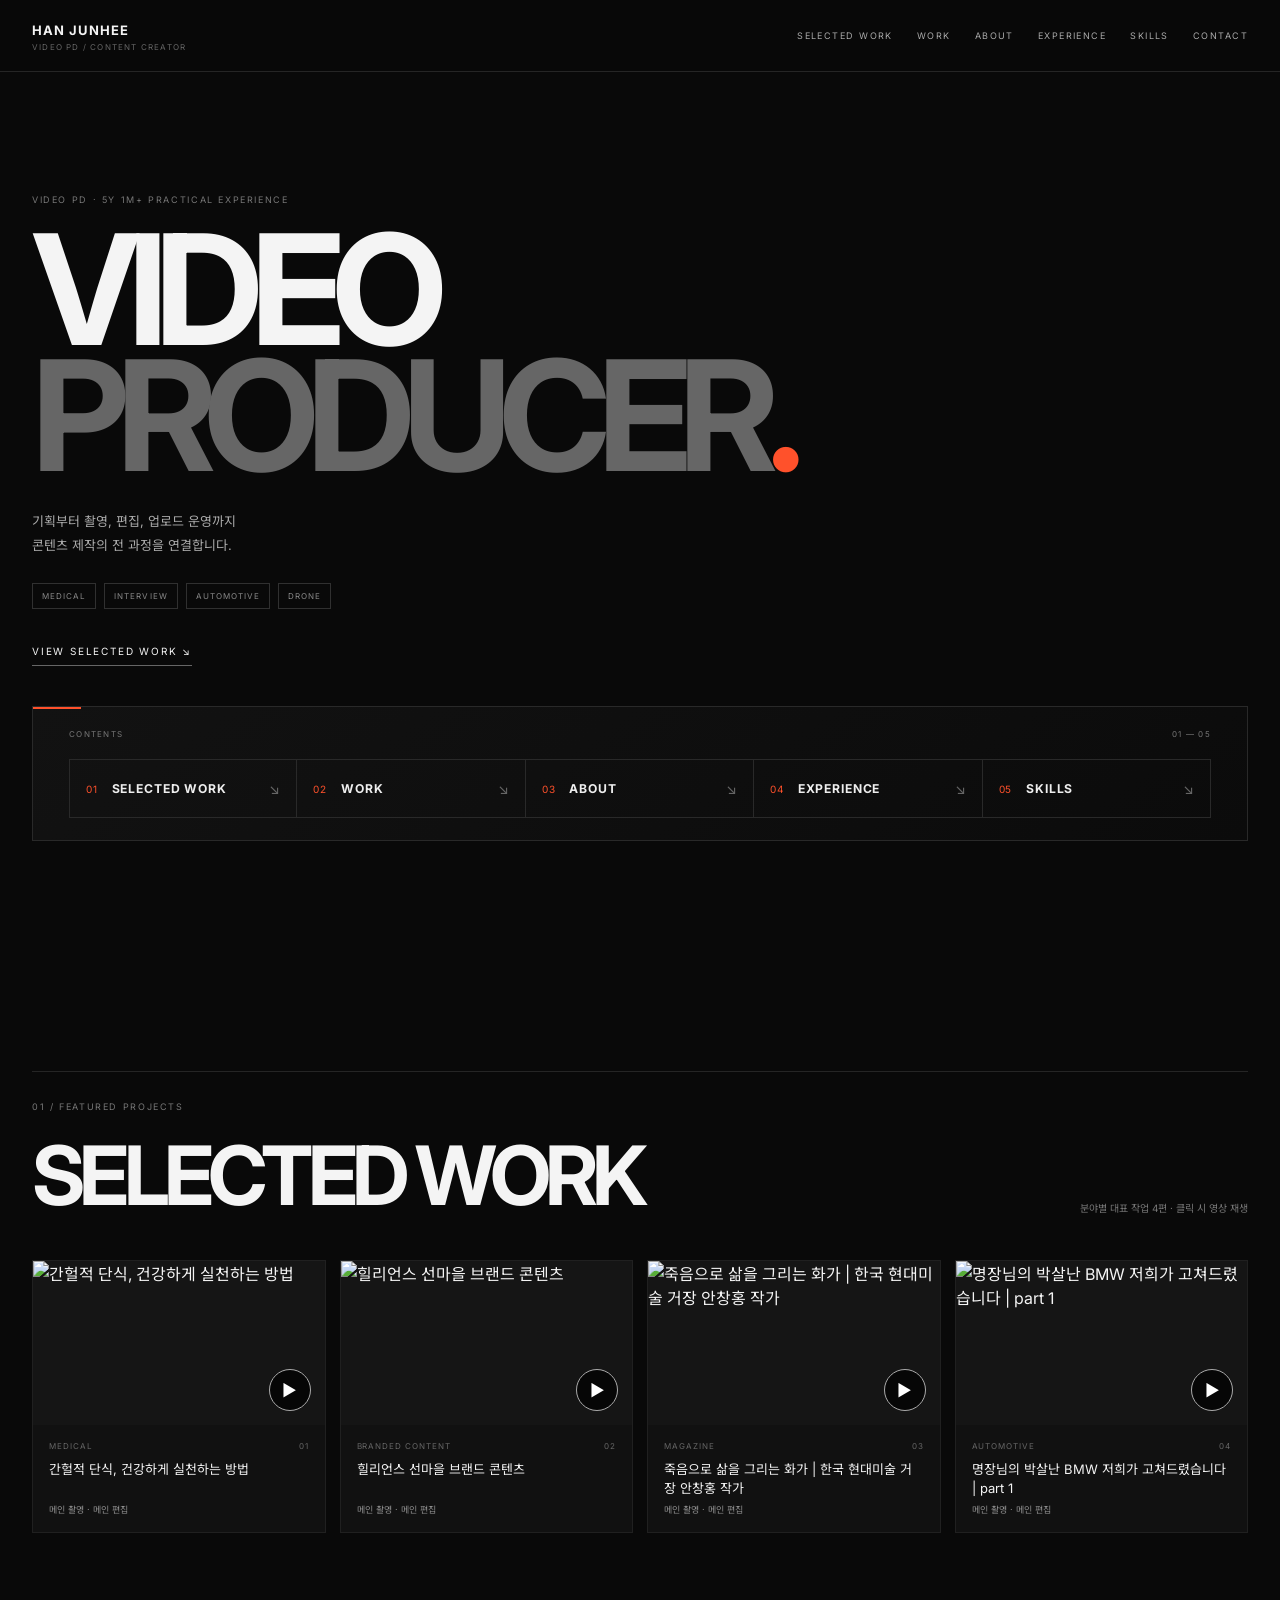
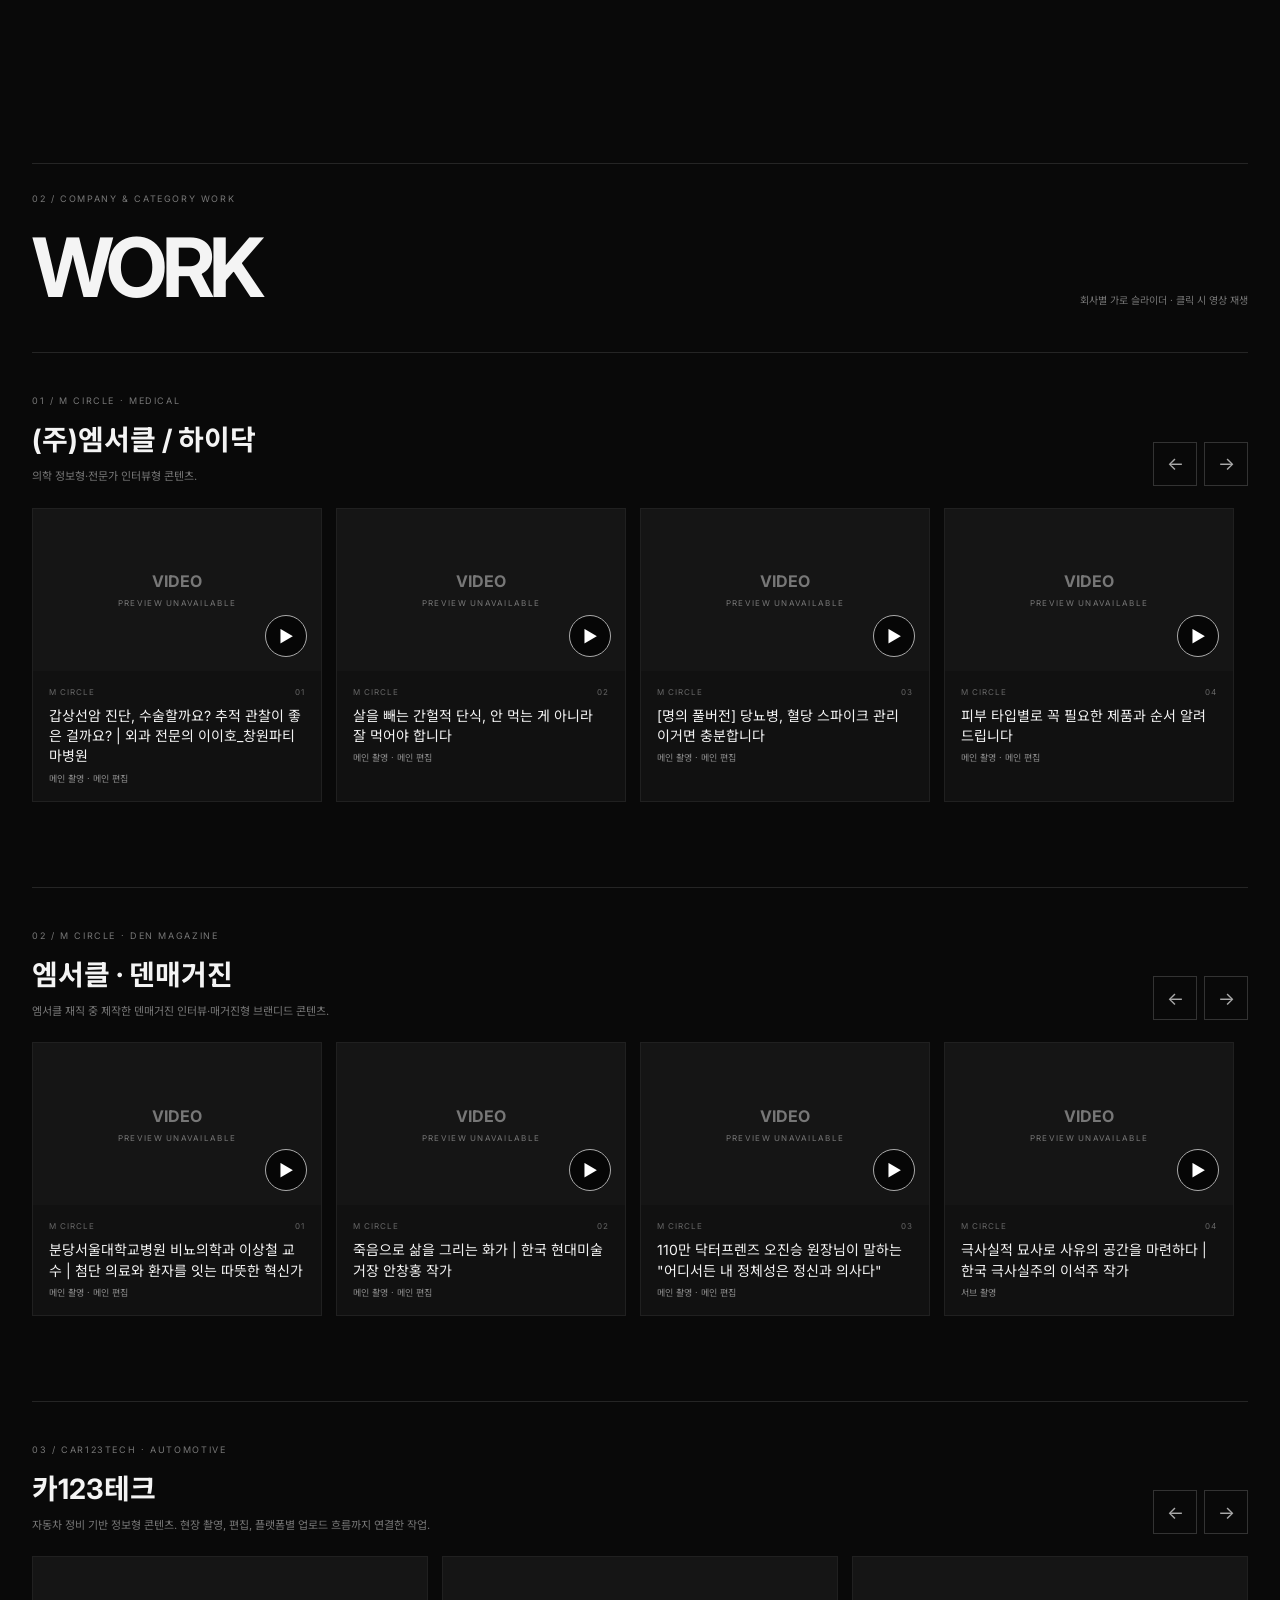
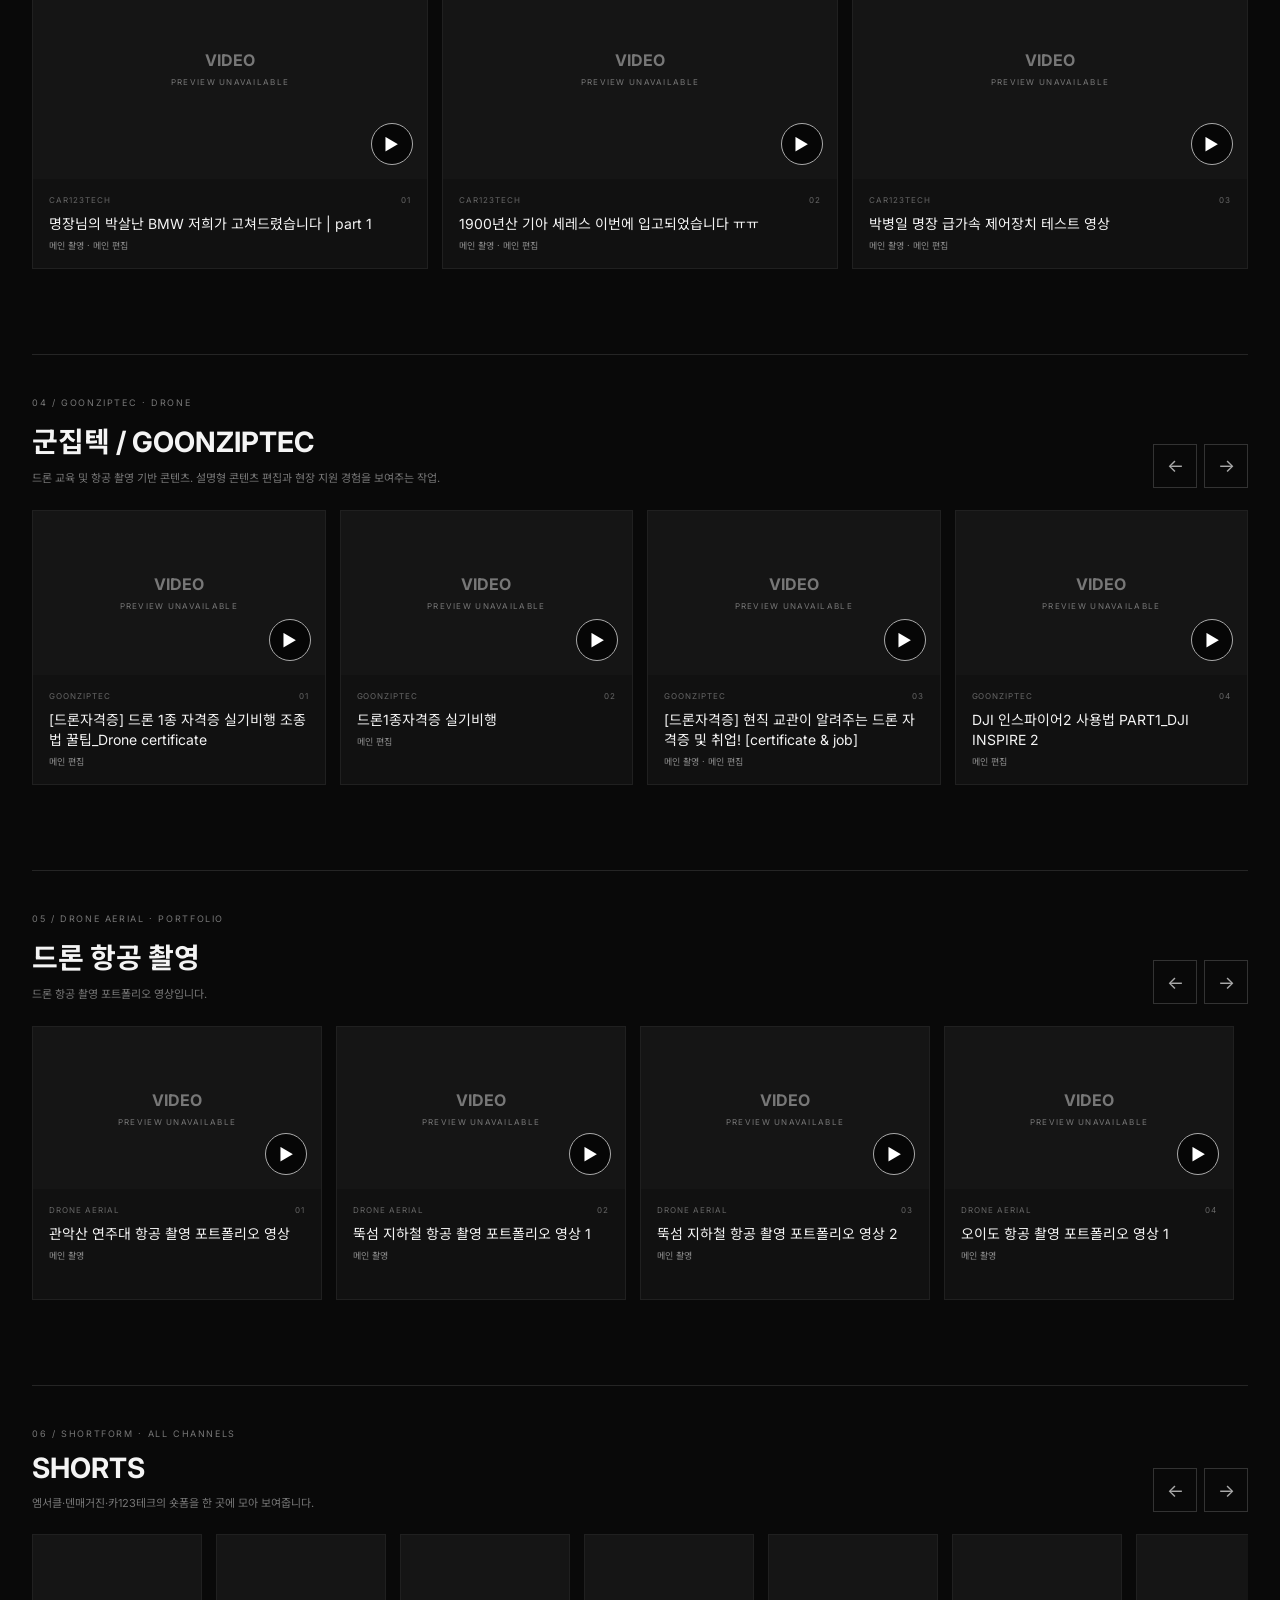
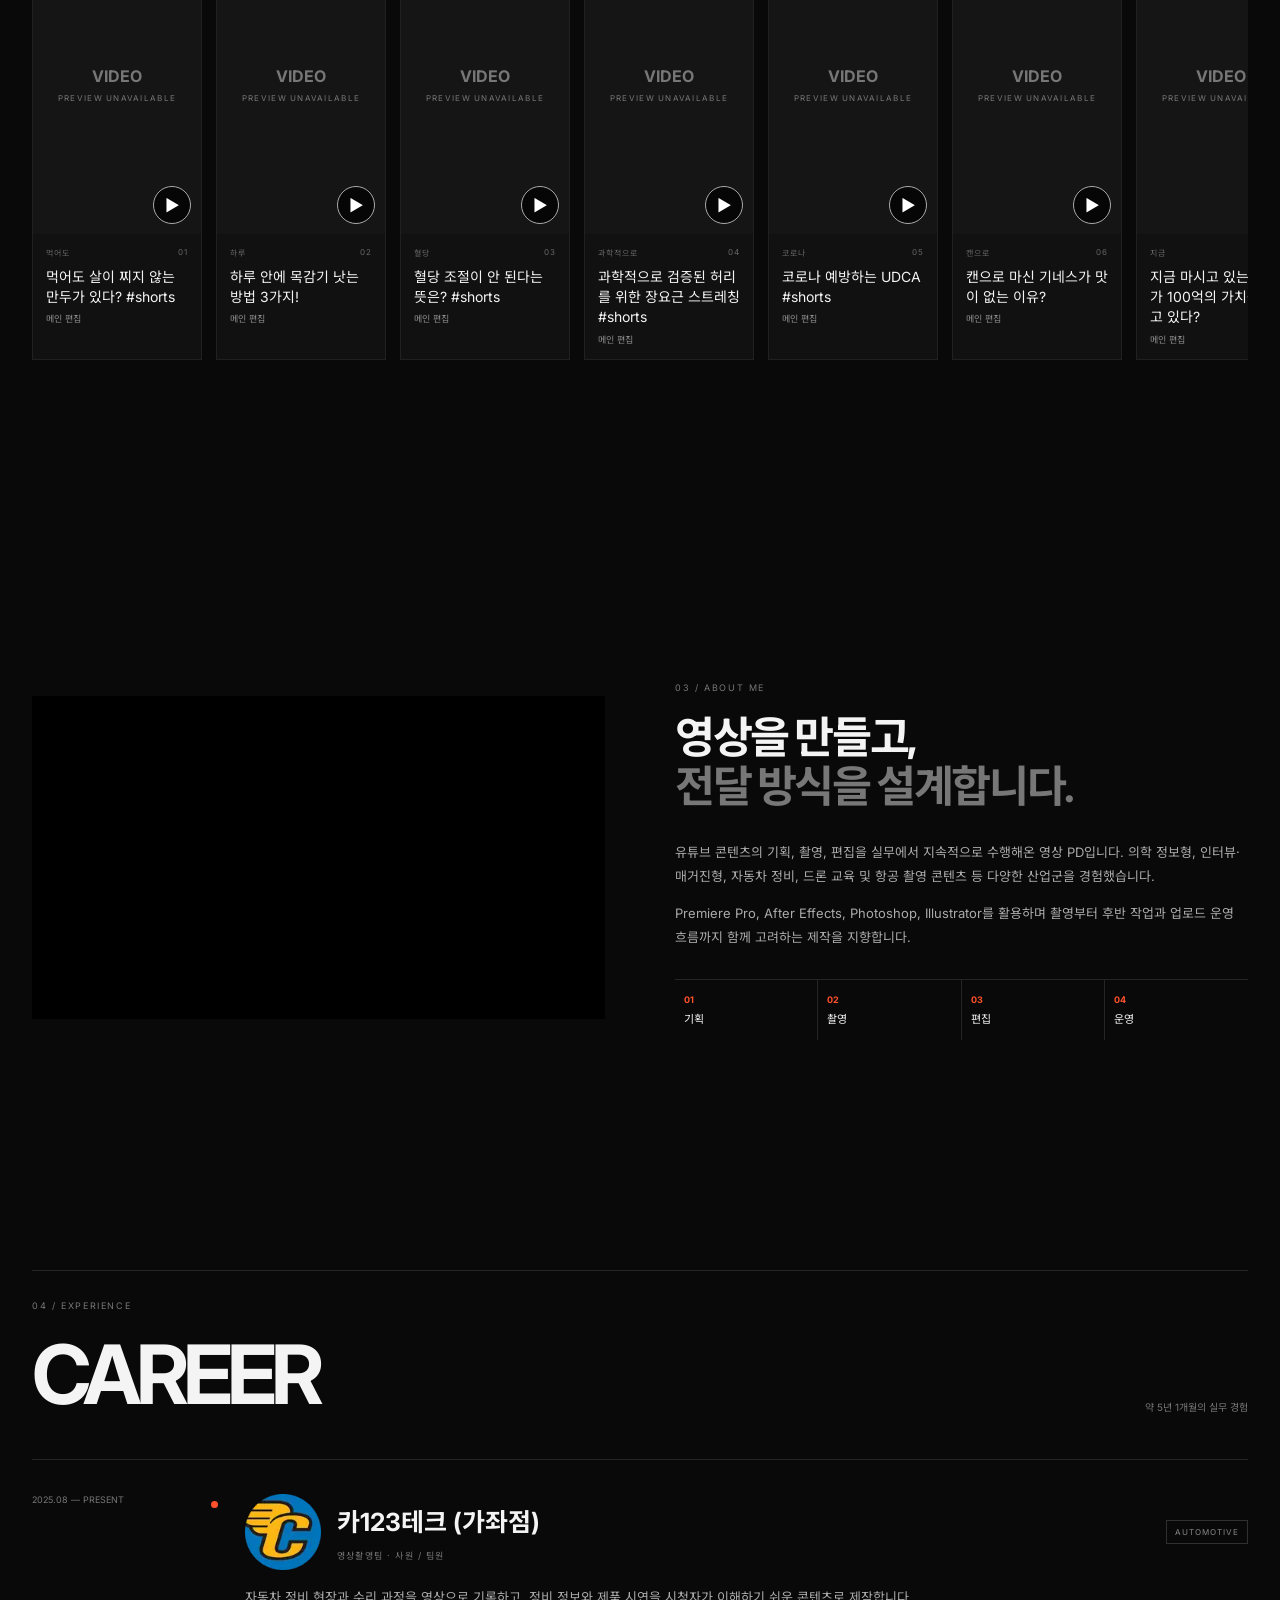
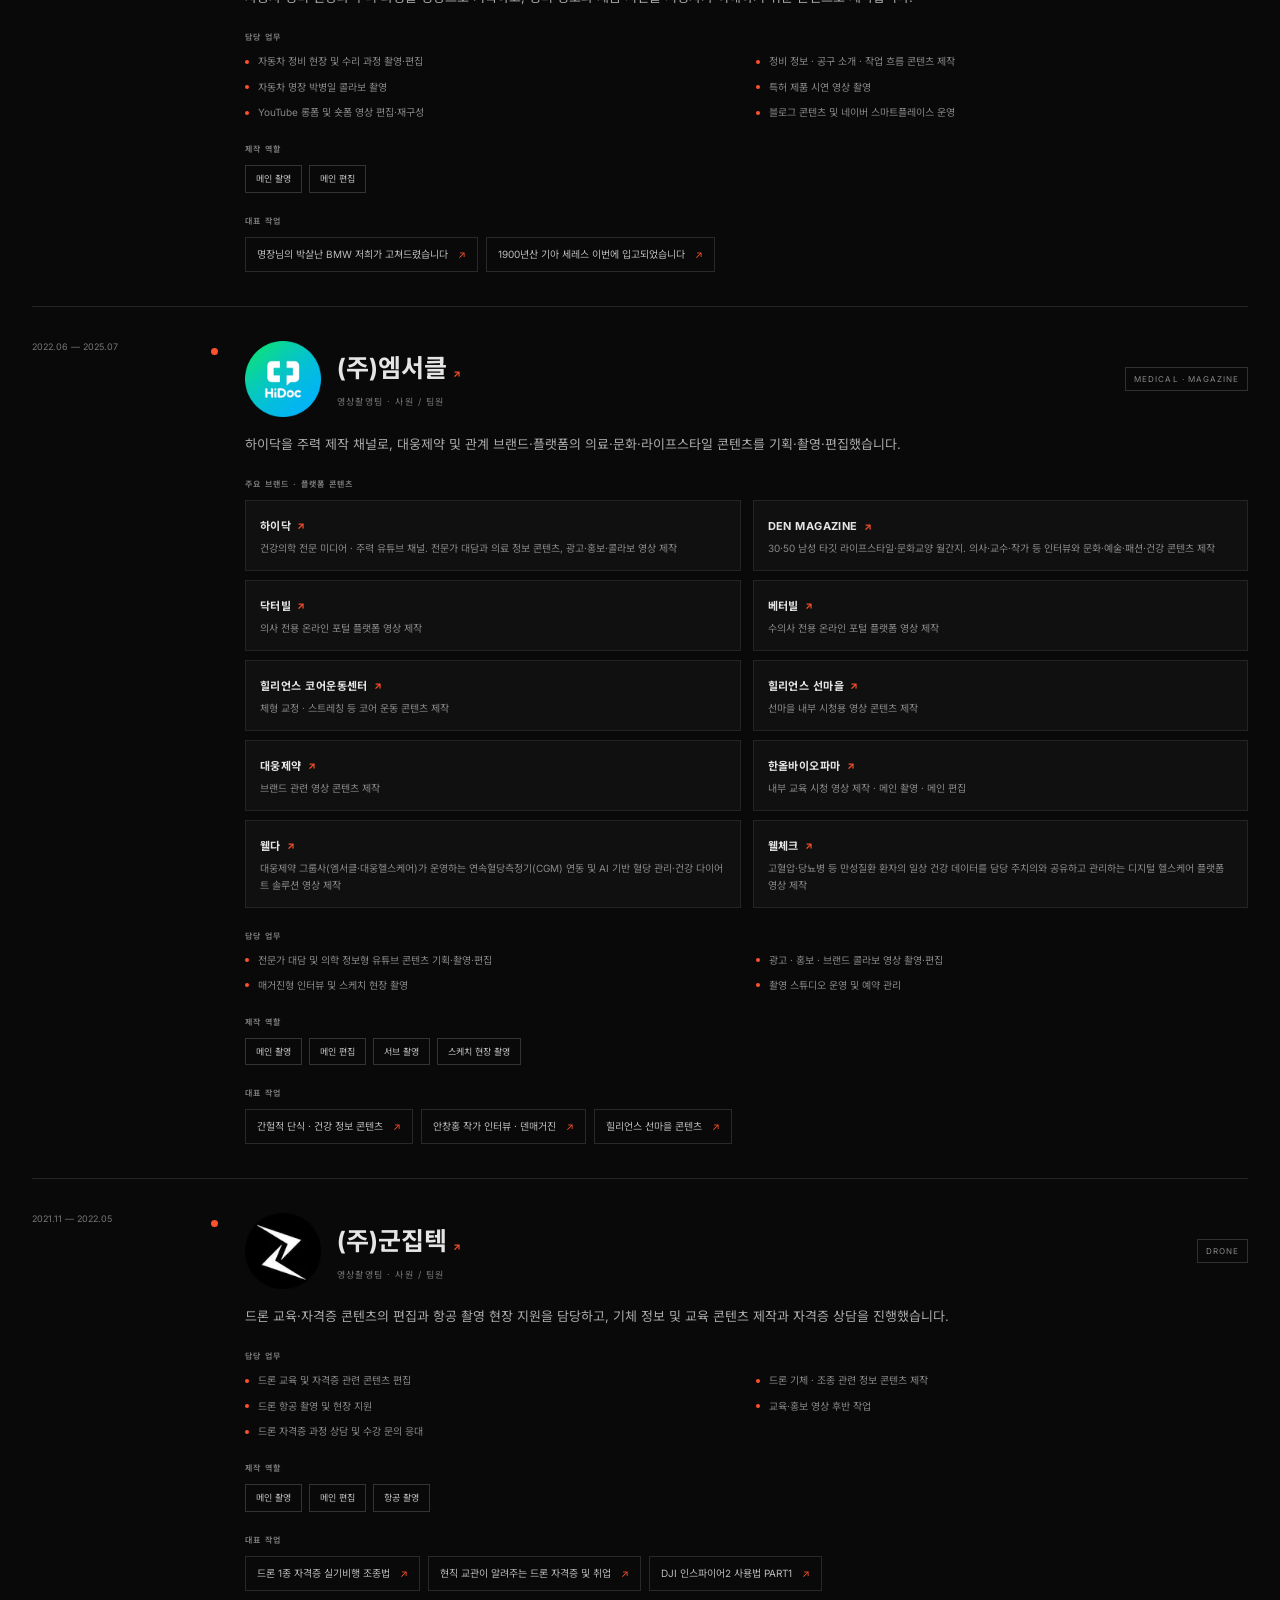
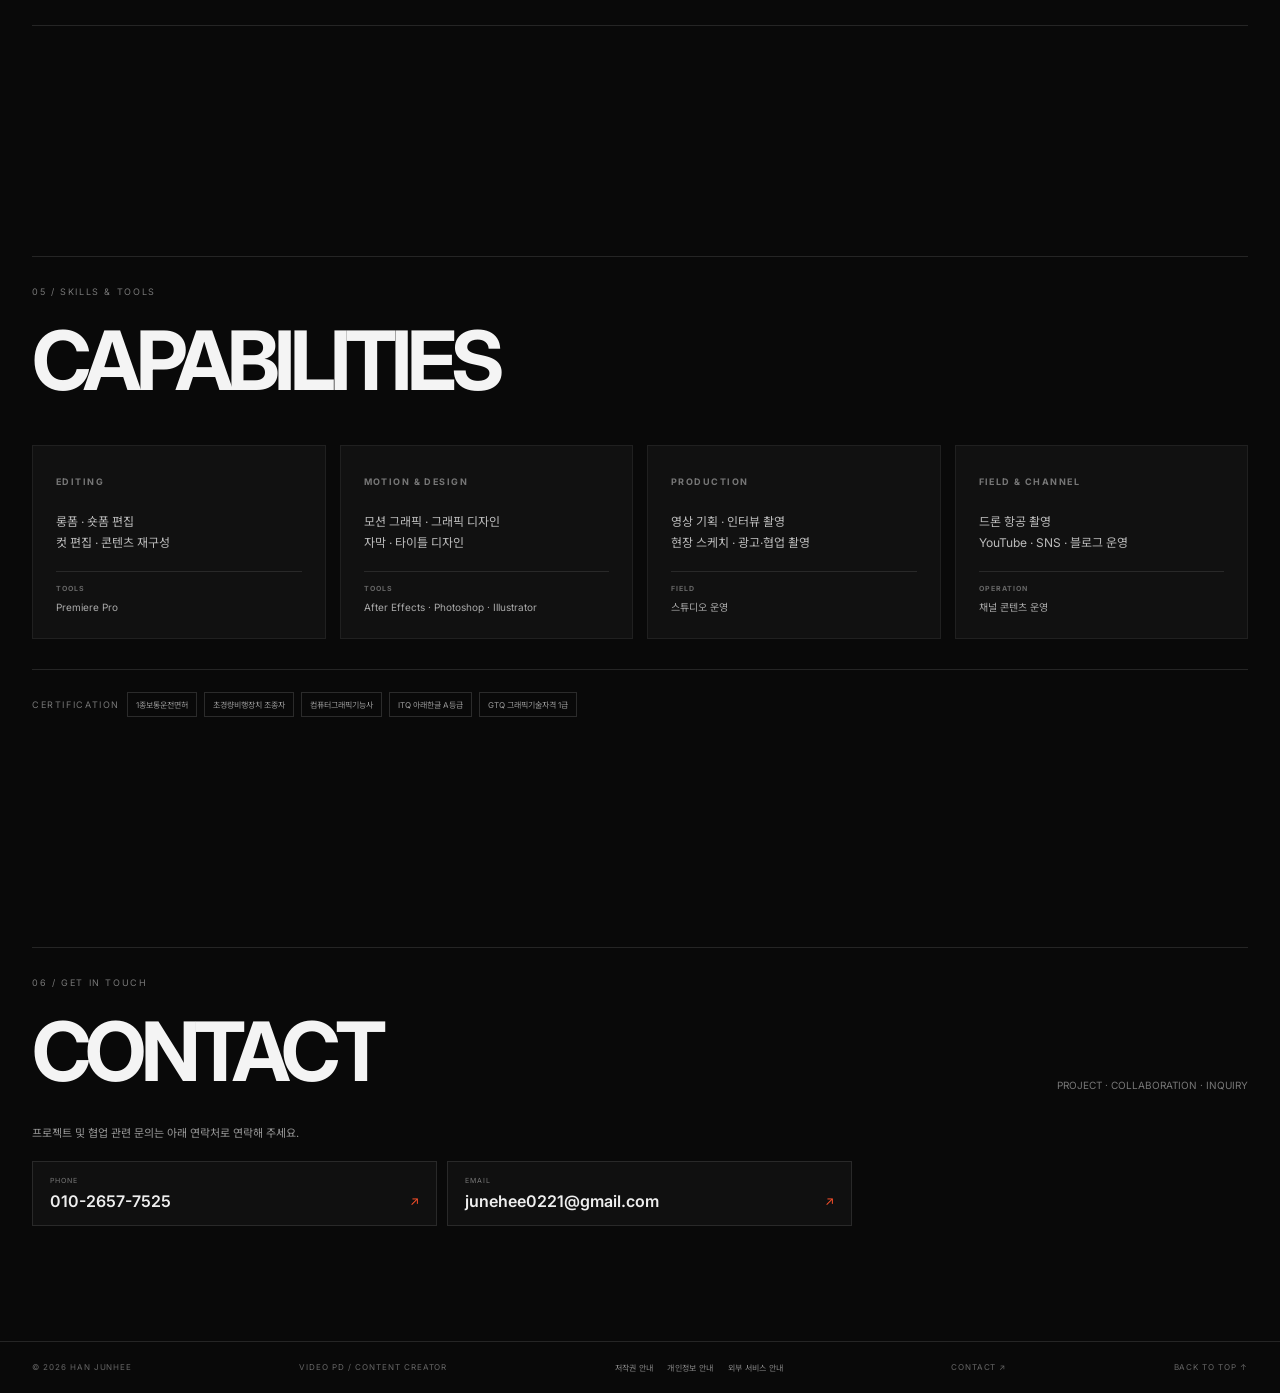
==== index.html @ 5c4f1212 "Polish Selected Work project titles" ====
<!doctype html><html lang="ko"><head><meta charset="utf-8"><meta name="viewport" content="width=device-width,initial-scale=1"><title>HAN JUNHEE — VIDEO PD</title><meta name="description" content="한준희 Video PD portfolio"><link rel="stylesheet" href="style.css?v=20261112-13"></head><body><header><a href="#top"><b>HAN JUNHEE</b><small>VIDEO PD / CONTENT CREATOR</small></a><nav><a href="#selected-work">SELECTED WORK</a><a href="#work">WORK</a><a href="#about">ABOUT</a><a href="#experience">EXPERIENCE</a><a href="#skills">SKILLS</a><a href="#contact">CONTACT</a></nav></header><main id="top"><section class="hero"><div class="hero-copy"><em>VIDEO PD · 5Y 1M+ PRACTICAL EXPERIENCE</em><h1>VIDEO<br><span>PRODUCER</span><i>.</i></h1><p>기획부터 촬영, 편집, 업로드 운영까지<br>콘텐츠 제작의 전 과정을 연결합니다.</p><div class="hero-specialties"><span>MEDICAL</span><span>INTERVIEW</span><span>AUTOMOTIVE</span><span>DRONE</span></div><a class="view" href="#selected-work">VIEW SELECTED WORK ↘</a></div><aside class="hero-aside" aria-label="페이지 목차"><div class="hero-aside-head"><span>CONTENTS</span><span>01 — 05</span></div><div class="hero-index-list"><a class="hero-index-item" href="#selected-work"><span class="hero-index-number">01</span><strong>SELECTED WORK</strong><i aria-hidden="true">↘</i></a><a class="hero-index-item" href="#work"><span class="hero-index-number">02</span><strong>WORK</strong><i aria-hidden="true">↘</i></a><a class="hero-index-item" href="#about"><span class="hero-index-number">03</span><strong>ABOUT</strong><i aria-hidden="true">↘</i></a><a class="hero-index-item" href="#experience"><span class="hero-index-number">04</span><strong>EXPERIENCE</strong><i aria-hidden="true">↘</i></a><a class="hero-index-item" href="#skills"><span class="hero-index-number">05</span><strong>SKILLS</strong><i aria-hidden="true">↘</i></a></div></aside></section><section id="selected-work"><div class="section-head"><div><em>01 / FEATURED PROJECTS</em><h2>SELECTED WORK</h2></div><p>분야별 대표 작업 4편 · 클릭 시 영상 재생</p></div><div id="selected-work-grid" class="selected-work-grid" aria-label="대표 작업 영상">
<article class="card ready selected-card" data-video-id="X7_JhaVq3TU" data-video-title="간헐적 단식, 건강하게 실천하는 방법" data-video-role="메인 촬영 · 메인 편집" role="button" tabindex="0" aria-label="간헐적 단식, 건강하게 실천하는 방법 영상 재생">
  <div class="thumb"><img loading="lazy" src="https://i.ytimg.com/vi/X7_JhaVq3TU/hqdefault.jpg" alt="간헐적 단식, 건강하게 실천하는 방법"><span class="play">▶</span></div>
  <div class="info"><div class="meta"><span>MEDICAL</span><span>01</span></div><div class="title">간헐적 단식, 건강하게 실천하는 방법</div><div class="role">메인 촬영 · 메인 편집</div></div>
</article>
<article class="card ready selected-card" data-video-id="CSBLaXRrd7U" data-video-title="힐리언스 선마을 브랜드 콘텐츠" data-video-role="메인 촬영 · 메인 편집" role="button" tabindex="0" aria-label="힐리언스 선마을 브랜드 콘텐츠 영상 재생">
  <div class="thumb"><img loading="lazy" src="https://i.ytimg.com/vi/CSBLaXRrd7U/hqdefault.jpg" alt="힐리언스 선마을 브랜드 콘텐츠"><span class="play">▶</span></div>
  <div class="info"><div class="meta"><span>BRANDED CONTENT</span><span>02</span></div><div class="title">힐리언스 선마을 브랜드 콘텐츠</div><div class="role">메인 촬영 · 메인 편집</div></div>
</article>
<article class="card ready selected-card" data-video-id="GPAFu57FTog" data-video-title="죽음으로 삶을 그리는 화가 | 한국 현대미술 거장 안창홍 작가" data-video-role="메인 촬영 · 메인 편집" role="button" tabindex="0" aria-label="죽음으로 삶을 그리는 화가 | 한국 현대미술 거장 안창홍 작가 영상 재생">
  <div class="thumb"><img loading="lazy" src="https://i.ytimg.com/vi/GPAFu57FTog/hqdefault.jpg" alt="죽음으로 삶을 그리는 화가 | 한국 현대미술 거장 안창홍 작가"><span class="play">▶</span></div>
  <div class="info"><div class="meta"><span>MAGAZINE</span><span>03</span></div><div class="title">죽음으로 삶을 그리는 화가 | 한국 현대미술 거장 안창홍 작가</div><div class="role">메인 촬영 · 메인 편집</div></div>
</article>
<article class="card ready selected-card" data-video-id="22GGFnOV1M8" data-video-title="명장님의 박살난 BMW 저희가 고쳐드렸습니다 | part 1" data-video-role="메인 촬영 · 메인 편집" role="button" tabindex="0" aria-label="명장님의 박살난 BMW 저희가 고쳐드렸습니다 | part 1 영상 재생">
  <div class="thumb"><img loading="lazy" src="https://i.ytimg.com/vi/22GGFnOV1M8/hqdefault.jpg" alt="명장님의 박살난 BMW 저희가 고쳐드렸습니다 | part 1"><span class="play">▶</span></div>
  <div class="info"><div class="meta"><span>AUTOMOTIVE</span><span>04</span></div><div class="title">명장님의 박살난 BMW 저희가 고쳐드렸습니다 | part 1</div><div class="role">메인 촬영 · 메인 편집</div></div>
</article>
</div></section><section id="work"><div class="section-head"><div><em>02 / COMPANY & CATEGORY WORK</em><h2>WORK</h2></div><p>회사별 가로 슬라이더 · 클릭 시 영상 재생</p></div><div id="companies"></div></section><section id="about" class="about"><div class="about-art"><iframe src="https://www.youtube-nocookie.com/embed/ONNxg5ozPZU?autoplay=1&amp;mute=1&amp;loop=1&amp;playlist=ONNxg5ozPZU&amp;controls=0&amp;modestbranding=1&amp;rel=0&amp;playsinline=1" title="ABOUT ME — muted showreel" allow="autoplay; encrypted-media; picture-in-picture; web-share" referrerpolicy="strict-origin-when-cross-origin" loading="lazy"></iframe></div><div><em>03 / ABOUT ME</em><h2>영상을 만들고,<br><span>전달 방식을 설계합니다.</span></h2><p>유튜브 콘텐츠의 기획, 촬영, 편집을 실무에서 지속적으로 수행해온 영상 PD입니다. 의학 정보형, 인터뷰·매거진형, 자동차 정비, 드론 교육 및 항공 촬영 콘텐츠 등 다양한 산업군을 경험했습니다.</p><p>Premiere Pro, After Effects, Photoshop, Illustrator를 활용하며 촬영부터 후반 작업과 업로드 운영 흐름까지 함께 고려하는 제작을 지향합니다.</p><div class="process"><div><b>01</b>기획</div><div><b>02</b>촬영</div><div><b>03</b>편집</div><div><b>04</b>운영</div></div></div></section><section id="experience"><div class="section-head"><div><em>04 / EXPERIENCE</em><h2>CAREER</h2></div><p>약 5년 1개월의 실무 경험</p></div><div class="timeline"><article><div class="career-date"><span>2025.08 — PRESENT</span></div><div class="timeline-marker"><i></i></div><div class="career-detail"><div class="career-heading"><div class="career-company"><div class="career-logo career-logo--car123tech"><img loading="lazy" alt="카123테크 로고" src="[data-uri]"></div><div><h3>카123테크 (가좌점)</h3><small>영상촬영팀 · 사원 / 팀원</small></div></div><span class="career-field">AUTOMOTIVE</span></div><p class="career-summary">자동차 정비 현장과 수리 과정을 영상으로 기록하고, 정비 정보와 제품 시연을 시청자가 이해하기 쉬운 콘텐츠로 제작합니다.</p><div class="career-section"><div class="career-section-title">담당 업무</div><ul class="career-tasks"><li>자동차 정비 현장 및 수리 과정 촬영·편집</li><li>정비 정보 · 공구 소개 · 작업 흐름 콘텐츠 제작</li><li>자동차 명장 박병일 콜라보 촬영</li><li>특허 제품 시연 영상 촬영</li><li>YouTube 롱폼 및 숏폼 영상 편집·재구성</li><li>블로그 콘텐츠 및 네이버 스마트플레이스 운영</li></ul></div><div class="career-section"><div class="career-section-title">제작 역할</div><div class="career-role-tags"><span>메인 촬영</span><span>메인 편집</span></div></div><div class="career-section"><div class="career-section-title">대표 작업</div><div class="career-featured-links"><a href="https://youtu.be/22GGFnOV1M8" target="_blank" rel="noopener noreferrer">명장님의 박살난 BMW 저희가 고쳐드렸습니다<span aria-hidden="true">↗</span></a><a href="https://youtu.be/xni0p0FyI4w" target="_blank" rel="noopener noreferrer">1900년산 기아 세레스 이번에 입고되었습니다<span aria-hidden="true">↗</span></a></div></div></div></article><article><div class="career-date"><span>2022.06 — 2025.07</span></div><div class="timeline-marker"><i></i></div><div class="career-detail"><div class="career-heading"><div class="career-company"><div class="career-logo career-logo--hidoc"><img loading="lazy" alt="하이닥 로고" src="assets/hidoc-logo.png"></div><div><h3><a class="career-brand-link" href="https://www.mcircle.co.kr/" target="_blank" rel="noopener noreferrer">(주)엠서클 <span aria-hidden="true">↗</span></a></h3><small>영상촬영팀 · 사원 / 팀원</small></div></div><span class="career-field">MEDICAL · MAGAZINE</span></div><p class="career-summary">하이닥을 주력 제작 채널로, 대웅제약 및 관계 브랜드·플랫폼의 의료·문화·라이프스타일 콘텐츠를 기획·촬영·편집했습니다.</p><div class="career-section"><div class="career-section-title">주요 브랜드 · 플랫폼 콘텐츠</div><div class="career-brand-grid">
<div><a class="career-brand-link" href="https://news.hidoc.co.kr/" target="_blank" rel="noopener noreferrer"><strong>하이닥 <span aria-hidden="true">↗</span></strong></a><p>건강의학 전문 미디어 · 주력 유튜브 채널. 전문가 대담과 의료 정보 콘텐츠, 광고·홍보·콜라보 영상 제작</p></div>
<div><a class="career-brand-link" href="https://www.theden.co.kr/" target="_blank" rel="noopener noreferrer"><strong>DEN MAGAZINE <span aria-hidden="true">↗</span></strong></a><p>30·50 남성 타깃 라이프스타일·문화교양 월간지. 의사·교수·작가 등 인터뷰와 문화·예술·패션·건강 콘텐츠 제작</p></div>
<div><a class="career-brand-link" href="https://www.doctorville.co.kr/intro" target="_blank" rel="noopener noreferrer"><strong>닥터빌 <span aria-hidden="true">↗</span></strong></a><p>의사 전용 온라인 포털 플랫폼 영상 제작</p></div>
<div><a class="career-brand-link" href="https://www.vetterville.co.kr/login" target="_blank" rel="noopener noreferrer"><strong>베터빌 <span aria-hidden="true">↗</span></strong></a><p>수의사 전용 온라인 포털 플랫폼 영상 제작</p></div>
<div><a class="career-brand-link" href="https://healiencecorecenter.com/" target="_blank" rel="noopener noreferrer"><strong>힐리언스 코어운동센터 <span aria-hidden="true">↗</span></strong></a><p>체형 교정 · 스트레칭 등 코어 운동 콘텐츠 제작</p></div>
<div><a class="career-brand-link" href="https://www.healience.co.kr/" target="_blank" rel="noopener noreferrer"><strong>힐리언스 선마을 <span aria-hidden="true">↗</span></strong></a><p>선마을 내부 시청용 영상 콘텐츠 제작</p></div>
<div><a class="career-brand-link" href="https://www.daewoong.co.kr/ko" target="_blank" rel="noopener noreferrer"><strong>대웅제약 <span aria-hidden="true">↗</span></strong></a><p>브랜드 관련 영상 콘텐츠 제작</p></div>
<div><a class="career-brand-link" href="https://hanall.com/kr/" target="_blank" rel="noopener noreferrer"><strong>한올바이오파마 <span aria-hidden="true">↗</span></strong></a><p>내부 교육 시청 영상 제작 · 메인 촬영 · 메인 편집</p></div>
<div><a class="career-brand-link" href="https://www.welda.co.kr/" target="_blank" rel="noopener noreferrer"><strong>웰다 <span aria-hidden="true">↗</span></strong></a><p>대웅제약 그룹사(엠서클·대웅헬스케어)가 운영하는 연속혈당측정기(CGM) 연동 및 AI 기반 혈당 관리·건강 다이어트 솔루션 영상 제작</p></div>
<div><a class="career-brand-link" href="https://www.well-check.co.kr/" target="_blank" rel="noopener noreferrer"><strong>웰체크 <span aria-hidden="true">↗</span></strong></a><p>고혈압·당뇨병 등 만성질환 환자의 일상 건강 데이터를 담당 주치의와 공유하고 관리하는 디지털 헬스케어 플랫폼 영상 제작</p></div>
</div><div class="career-section"><div class="career-section-title">담당 업무</div><ul class="career-tasks"><li>전문가 대담 및 의학 정보형 유튜브 콘텐츠 기획·촬영·편집</li><li>광고 · 홍보 · 브랜드 콜라보 영상 촬영·편집</li><li>매거진형 인터뷰 및 스케치 현장 촬영</li><li>촬영 스튜디오 운영 및 예약 관리</li></ul></div><div class="career-section"><div class="career-section-title">제작 역할</div><div class="career-role-tags"><span>메인 촬영</span><span>메인 편집</span><span>서브 촬영</span><span>스케치 현장 촬영</span></div></div><div class="career-section"><div class="career-section-title">대표 작업</div><div class="career-featured-links"><a href="https://youtu.be/X7_JhaVq3TU" target="_blank" rel="noopener noreferrer">간헐적 단식 · 건강 정보 콘텐츠<span aria-hidden="true">↗</span></a><a href="https://youtu.be/GPAFu57FTog" target="_blank" rel="noopener noreferrer">안창홍 작가 인터뷰 · 덴매거진<span aria-hidden="true">↗</span></a><a href="https://youtu.be/CSBLaXRrd7U" target="_blank" rel="noopener noreferrer">힐리언스 선마을 콘텐츠<span aria-hidden="true">↗</span></a></div></div></div></article><article><div class="career-date"><span>2021.11 — 2022.05</span></div><div class="timeline-marker"><i></i></div><div class="career-detail"><div class="career-heading"><div class="career-company"><div class="career-logo career-logo--goonziptec"><img loading="lazy" alt="군집텍 로고" src="[data-uri]"></div><div><h3><a class="career-brand-link" href="http://goonziptec.com/" target="_blank" rel="noopener noreferrer">(주)군집텍 <span aria-hidden="true">↗</span></a></h3><small>영상촬영팀 · 사원 / 팀원</small></div></div><span class="career-field">DRONE</span></div><p class="career-summary">드론 교육·자격증 콘텐츠의 편집과 항공 촬영 현장 지원을 담당하고, 기체 정보 및 교육 콘텐츠 제작과 자격증 상담을 진행했습니다.</p><div class="career-section"><div class="career-section-title">담당 업무</div><ul class="career-tasks"><li>드론 교육 및 자격증 관련 콘텐츠 편집</li><li>드론 기체 · 조종 관련 정보 콘텐츠 제작</li><li>드론 항공 촬영 및 현장 지원</li><li>교육·홍보 영상 후반 작업</li><li>드론 자격증 과정 상담 및 수강 문의 응대</li></ul></div><div class="career-section"><div class="career-section-title">제작 역할</div><div class="career-role-tags"><span>메인 촬영</span><span>메인 편집</span><span>항공 촬영</span></div></div><div class="career-section"><div class="career-section-title">대표 작업</div><div class="career-featured-links"><a href="https://youtu.be/Ypy3hjNoBPk" target="_blank" rel="noopener noreferrer">드론 1종 자격증 실기비행 조종법<span aria-hidden="true">↗</span></a><a href="https://youtu.be/F-184RGSwLI" target="_blank" rel="noopener noreferrer">현직 교관이 알려주는 드론 자격증 및 취업<span aria-hidden="true">↗</span></a><a href="https://youtu.be/vVue27dWUuk" target="_blank" rel="noopener noreferrer">DJI 인스파이어2 사용법 PART1<span aria-hidden="true">↗</span></a></div></div></div></article></div></section><section id="skills"><div class="section-head"><div><em>05 / SKILLS & TOOLS</em><h2>CAPABILITIES</h2></div></div><div class="skills">
<div><b>EDITING</b><p>롱폼 · 숏폼 편집<br>컷 편집 · 콘텐츠 재구성</p><small class="skill-tools"><strong>TOOLS</strong>Premiere Pro</small></div>
<div><b>MOTION & DESIGN</b><p>모션 그래픽 · 그래픽 디자인<br>자막 · 타이틀 디자인</p><small class="skill-tools"><strong>TOOLS</strong>After Effects · Photoshop · Illustrator</small></div>
<div><b>PRODUCTION</b><p>영상 기획 · 인터뷰 촬영<br>현장 스케치 · 광고·협업 촬영</p><small class="skill-tools"><strong>FIELD</strong>스튜디오 운영</small></div>
<div><b>FIELD & CHANNEL</b><p>드론 항공 촬영<br>YouTube · SNS · 블로그 운영</p><small class="skill-tools"><strong>OPERATION</strong>채널 콘텐츠 운영</small></div>
</div><div class="cert"><em>CERTIFICATION</em><span>1종보통운전면허</span><span>초경량비행장치 조종자</span><span>컴퓨터그래픽기능사</span><span>ITQ 아래한글 A등급</span><span>GTQ 그래픽기술자격 1급</span></div></section><section id="contact" class="contact-section"><div class="section-head"><div><em>06 / GET IN TOUCH</em><h2>CONTACT</h2></div><p>PROJECT · COLLABORATION · INQUIRY</p></div><p class="contact-intro">프로젝트 및 협업 관련 문의는 아래 연락처로 연락해 주세요.</p><div class="contact-links"><a class="contact-link" href="tel:01026577525"><span>PHONE</span><strong>010-2657-7525</strong><i aria-hidden="true">↗</i></a><a class="contact-link" href="mailto:junehee0221@gmail.com"><span>EMAIL</span><strong>junehee0221@gmail.com</strong><i aria-hidden="true">↗</i></a></div></section></main><footer>© 2026 HAN JUNHEE <span>VIDEO PD / CONTENT CREATOR</span><div class="footer-legal" aria-label="법적 안내"><a href="legal.html#copyright">저작권 안내</a><a href="legal.html#privacy">개인정보 안내</a><a href="legal.html#external">외부 서비스 안내</a></div><a href="#contact">CONTACT ↗</a><a href="#top">BACK TO TOP ↑</a></footer><div id="modal" class="modal"><div class="backdrop" data-close></div><div class="modal-box"><button data-close>×</button><div id="player"></div><div><h3 id="m-title"></h3><p id="m-role"></p></div></div></div><script src="app.js?v=20261112-05"></script></body></html>
---- style.css ----
@import url('https://fonts.googleapis.com/css2?family=Inter:wght@500;700;800;900&family=Noto+Sans+KR:wght@500;700;800&display=swap');:root{--bg:#090909;--fg:#f4f4f4;--muted:#888;--line:#252525;--panel:#111;--red:#ff512b;--max:1400px}*{box-sizing:border-box}html{scroll-behavior:smooth}body{margin:0;background:var(--bg);color:var(--fg);font-family:Inter,'Noto Sans KR',sans-serif}a{color:inherit;text-decoration:none}button{font:inherit;color:inherit}.head,header{position:fixed;z-index:10;top:0;left:0;right:0;height:72px;padding:0 32px;display:flex;align-items:center;justify-content:space-between;background:#090909df;backdrop-filter:blur(14px);border-bottom:1px solid var(--line)}header b{font-size:13px;letter-spacing:.08em}header small{display:block;color:#666;font-size:8px;letter-spacing:.15em;margin-top:3px}nav{display:flex;gap:24px;font-size:9px;letter-spacing:.16em;color:#aaa}nav a:hover{color:#fff}main{padding-top:72px}section{max-width:var(--max);margin:auto;padding:115px 32px}em{font-style:normal;font-size:9px;color:#777;letter-spacing:.18em}.hero{min-height:calc(100vh - 72px);display:grid;grid-template-columns:1fr;align-items:center}.hero h1{font-size:clamp(70px,12vw,180px);line-height:.82;letter-spacing:-.08em;margin:20px 0 30px}.hero h1 span{color:#666}.hero h1 i,.end i{color:var(--red);font-style:normal}.hero p,.about p,.timeline p,.end p{color:#aaa;line-height:1.85;font-size:13px}.hero .view{font-size:10px;letter-spacing:.18em;border-bottom:1px solid #666;padding-bottom:8px}.section-head{display:flex;justify-content:space-between;align-items:end;border-top:1px solid var(--line);padding-top:22px;margin-bottom:35px}.section-head h2{font-size:clamp(44px,6.4vw,84px);letter-spacing:-.07em;margin:12px 0 0}.section-head>p{color:#777;font-size:10px}.company{border-top:1px solid var(--line);padding:35px 0 80px}.company-top{display:flex;justify-content:space-between;gap:20px;align-items:end;margin-bottom:22px}.company h3{font-size:28px;margin:10px 0}.company-desc{max-width:760px;color:#777;font-size:11px;line-height:1.6}.arrows{display:flex;gap:7px}.arrows button{width:44px;height:44px;border:1px solid #333;background:none;color:#aaa;font-size:18px}.arrows button:hover{border-color:#777;color:#fff}.rail{display:grid;grid-auto-flow:column;grid-auto-columns:minmax(290px,38%);gap:14px;overflow-x:auto;scroll-snap-type:x mandatory;scrollbar-width:none;padding-bottom:5px}.rail::-webkit-scrollbar{display:none}.shorts-company .rail{grid-auto-columns:minmax(170px,18%)}.card{scroll-snap-align:start;background:var(--panel);border:1px solid #202020;transition:transform .35s,border-color .35s}.card:hover{border-color:#414141;transform:translateY(-4px)}.thumb{aspect-ratio:16/9;position:relative;overflow:hidden;background:#151515}.thumb img{position:absolute;inset:0;width:100%;height:100%;object-fit:cover;display:block;transition:transform .5s,filter .5s}.ready:hover .thumb img{transform:scale(1.06);filter:brightness(.72)}.shade{position:absolute;inset:0;background:linear-gradient(180deg,transparent 48%,#0008 100%);opacity:.8}.tone-medical{background:radial-gradient(circle at 56% 44%,#eee 0 12%,transparent 13%),linear-gradient(135deg,#161616,#6d6d6d 49%,#141414 50%)}.tone-magazine{background:linear-gradient(135deg,#171717 0 36%,#777 36.5% 37.5%,#222 38%)}.tone-car{background:linear-gradient(145deg,#151515,#777 47%,#1b1b1b 48%)}.tone-drone{background:linear-gradient(135deg,#4a4a4a,#0f0f0f 62%,#252525)}.tone-shorts{background:linear-gradient(135deg,var(--red),#141414 70%)}.play{position:absolute;z-index:3;right:14px;bottom:14px;width:42px;height:42px;border:1px solid #aaa;border-radius:50%;display:grid;place-items:center;background:#000b;color:#fff}.ready:hover .play{background:#fff;color:#000}.short-card .thumb{aspect-ratio:9/16}.short-card .play{right:10px;bottom:10px;width:38px;height:38px}.info{padding:16px}.short-card .info{padding:13px}.meta{display:flex;justify-content:space-between;color:#666;font-size:8px;letter-spacing:.12em}.title{font-size:14px;line-height:1.45;margin:9px 0 5px}.role{font-size:9px;color:#8f8f8f}.placeholder{border-style:dashed}.placeholder .thumb{display:grid;place-items:center;background:repeating-linear-gradient(-45deg,#101010 0 8px,#131313 8px 16px)}.placeholder .thumb:after{content:'영상 링크 준비 중';color:#666;font-size:10px;letter-spacing:.08em}.about{display:grid;grid-template-columns:1fr 1fr;gap:70px;align-items:center}.about-art{height:500px;background:linear-gradient(145deg,#1d1d1d,#070707);position:relative}.about-art:after{content:'FIELD / SHOT / CUT';position:absolute;left:22px;bottom:20px;color:#777;font-size:9px;letter-spacing:.2em}.about h2{font-size:clamp(44px,5vw,72px);line-height:1.02;letter-spacing:-.06em;margin:18px 0 30px}.about h2 span{color:#777}.process{display:grid;grid-template-columns:repeat(4,1fr);border-top:1px solid var(--line);margin-top:30px}.process div{padding:14px 9px;border-right:1px solid var(--line);font-size:11px}.process div:last-child{border-right:0}.process b{display:block;font-size:9px;color:var(--red);margin-bottom:5px}.timeline{border-top:1px solid var(--line)}.timeline article{display:grid;grid-template-columns:180px 10px 1fr;gap:28px;border-bottom:1px solid var(--line);padding:34px 0}.timeline article>span{font-size:9px;color:#777}.timeline article i{display:block;width:7px;height:7px;background:var(--red);border-radius:50%;margin-top:7px}.timeline h3{margin:0 0 4px;font-size:25px}.timeline small{font-size:9px;color:#777;letter-spacing:.13em}.skills{display:grid;grid-template-columns:repeat(4,1fr);gap:14px}.skills>div{background:var(--panel);border:1px solid #202020;padding:23px;min-height:170px}.skills b{font-size:9px;color:#777;letter-spacing:.16em}.skills p{font-size:12px;line-height:1.8;color:#bbb;margin-top:22px}.cert{border-top:1px solid var(--line);margin-top:30px;padding-top:22px;display:flex;gap:7px;flex-wrap:wrap;align-items:center}.cert span{font-size:8px;color:#999;border:1px solid #2b2b2b;padding:6px 8px}.end{min-height:65vh;border-top:1px solid var(--line);display:flex;flex-direction:column;justify-content:center}.end h2{font-size:clamp(58px,10vw,150px);line-height:.86;letter-spacing:-.08em;margin:20px 0}.end p{color:#777}.foot,footer{border-top:1px solid var(--line);padding:20px 32px;color:#666;font-size:8px;letter-spacing:.12em;display:flex;justify-content:space-between}.modal{display:none;position:fixed;inset:0;z-index:30}.modal.show{display:grid;place-items:center}.backdrop{position:absolute;inset:0;background:#000d;backdrop-filter:blur(8px)}.modal-box{position:relative;z-index:2;width:min(1100px,calc(100% - 30px));background:#111;border:1px solid #333}.modal-box>button{position:absolute;z-index:4;right:10px;top:8px;background:#000a;border:0;color:#ddd;font-size:24px;width:38px;height:38px}.modal-box>div:first-of-type{aspect-ratio:16/9;background:#050505}.modal-box iframe{width:100%;height:100%;border:0}.modal-box>div:last-child{padding:15px 18px}.modal-box h3{margin:0 0 6px;font-size:18px}.modal-box p{margin:0;color:#888;font-size:10px}.modal-box.short-video{width:min(520px,calc(100% - 30px))}.modal-box.short-video>div:first-of-type{width:min(390px,100%);aspect-ratio:9/16;margin:0 auto;background:#050505}@media(max-width:900px){.about{grid-template-columns:1fr}.skills{grid-template-columns:1fr 1fr}.rail{grid-auto-columns:minmax(280px,72%)}.shorts-company .rail{grid-auto-columns:minmax(160px,25%)}}@media(max-width:600px){section{padding:85px 18px}.head{padding:0 18px}.nav{display:none}.section-head{align-items:start;gap:14px}.company-top{align-items:start}.rail{grid-auto-columns:86%}.shorts-company .rail{grid-auto-columns:minmax(155px,42%)}.skills{grid-template-columns:1fr}.timeline article{grid-template-columns:1fr;gap:8px}.timeline article>div:nth-child(2){display:none}.process{grid-template-columns:1fr 1fr}.foot,footer{padding:18px;gap:10px;flex-wrap:wrap}.modal-box.short-video{width:min(430px,calc(100% - 22px))}.modal-box.short-video>div:first-of-type{width:min(360px,100%)}}.thumb-fallback{position:absolute;inset:0;display:flex;flex-direction:column;align-items:center;justify-content:center;gap:7px;background:#151515;color:#777;text-align:center}.thumb-fallback span{font-size:8px;letter-spacing:.16em}.thumb-fallback small{font-size:8px;color:#555}.ready .thumb-fallback{cursor:pointer}
.about-art{height:auto;aspect-ratio:16/9;overflow:hidden;background:#000}.about-art iframe{position:absolute;inset:0;width:100%;height:100%;border:0}.about-art:after{content:none}

/* HERO refinement */
.hero{grid-template-columns:minmax(0,1.12fr) minmax(320px,.88fr);gap:clamp(34px,6vw,88px)}
.hero-copy{min-width:0}
.hero-specialties{display:flex;gap:8px;flex-wrap:wrap;margin:26px 0 30px}
.hero-specialties span{border:1px solid #303030;padding:7px 9px;color:#888;font-size:8px;letter-spacing:.13em}
.hero .view{display:inline-block}
.hero-aside{align-self:center;border:1px solid #292929;background:linear-gradient(145deg,#121212,#0b0b0b);padding:clamp(22px,3vw,38px);position:relative}
.hero-aside:before{content:"";position:absolute;left:0;top:0;width:48px;height:2px;background:var(--red)}
.hero-aside-head,.hero-aside-foot{display:flex;justify-content:space-between;gap:12px;color:#777;font-size:8px;letter-spacing:.16em}
.hero-flow{margin:28px 0}
.hero-step{display:grid;grid-template-columns:42px 1fr;gap:14px;align-items:start;padding:18px 0;border-top:1px solid #292929}
.hero-step:last-child{border-bottom:1px solid #292929}
.hero-step>b{font-size:10px;color:var(--red);padding-top:2px}
.hero-step strong{display:block;font-size:14px;letter-spacing:.1em;color:#eee}
.hero-step small{display:block;margin-top:6px;color:#777;font-size:10px}
.hero-aside-foot span:last-child{text-align:right;color:#555}
/* CAREER refinement */
.timeline article{grid-template-columns:180px 10px minmax(0,1fr);align-items:start}
.timeline-marker i{margin-top:8px}
.career-detail{min-width:0}
.career-heading{display:flex;justify-content:space-between;gap:16px;align-items:start;flex-wrap:wrap}
.career-heading h3{margin:0 0 5px}
.career-field{border:1px solid #303030;color:#888;padding:6px 8px;font-size:8px;letter-spacing:.13em;white-space:nowrap}
.career-detail>p{margin:15px 0 18px;max-width:860px}
.career-tasks{list-style:none;margin:0;padding:0;display:grid;grid-template-columns:repeat(2,minmax(0,1fr));gap:9px 18px}
.career-tasks li{position:relative;padding-left:13px;color:#888;font-size:10px;line-height:1.65}
.career-tasks li:before{content:"";position:absolute;left:0;top:.62em;width:4px;height:4px;background:var(--red);border-radius:50%}
@media(max-width:1000px){.hero{grid-template-columns:minmax(0,1fr) minmax(270px,.85fr);gap:30px}.hero h1{font-size:clamp(64px,10vw,130px)}}
@media(max-width:900px){.hero{grid-template-columns:1fr;gap:44px;padding-top:95px;padding-bottom:80px}.hero-aside{max-width:none}.career-tasks{grid-template-columns:1fr 1fr}}
@media(max-width:600px){.hero{padding-top:75px}.hero-specialties{gap:6px;margin:20px 0 26px}.hero-specialties span{font-size:7px;padding:6px 7px}.hero-aside{padding:20px}.hero-step{padding:15px 0}.timeline article{grid-template-columns:1fr;gap:9px;padding:30px 0}.timeline-marker{display:none}.career-heading{gap:10px}.career-heading h3{font-size:23px}.career-tasks{grid-template-columns:1fr;gap:7px}.career-detail>p{margin:12px 0 15px}}

/* HERO process panel placed directly below VIEW WORK */
.hero{display:flex;flex-direction:column;align-items:stretch;justify-content:center;gap:clamp(30px,4.5vh,48px)}
.hero-copy{max-width:1080px}
.hero-aside{width:100%;align-self:stretch;padding:22px clamp(20px,3vw,36px)}
.hero-flow{display:grid;grid-template-columns:repeat(4,minmax(0,1fr));margin:20px 0}
.hero-step{grid-template-columns:30px minmax(0,1fr);gap:10px;padding:15px 14px;border-top:1px solid #292929;border-bottom:1px solid #292929;border-right:1px solid #292929}
.hero-step:first-child{border-left:1px solid #292929}
.hero-step:last-child{border-bottom:1px solid #292929}
@media(max-width:900px){
 .hero{gap:34px;padding-top:95px;padding-bottom:80px}
 .hero-flow{grid-template-columns:repeat(2,minmax(0,1fr))}
 .hero-step:nth-child(3){border-left:1px solid #292929}
}
@media(max-width:600px){
 .hero{gap:30px;padding-top:75px}
 .hero-aside{padding:18px 15px}
 .hero-aside-head,.hero-aside-foot{font-size:7px;letter-spacing:.1em}
 .hero-flow{margin:16px 0}
 .hero-step{padding:13px 9px;grid-template-columns:24px minmax(0,1fr);gap:7px}
 .hero-step strong{font-size:11px}
 .hero-step small{font-size:8px;line-height:1.5}
}


/* HERO page index */
.hero-aside{width:100%;align-self:stretch;padding:22px clamp(20px,3vw,36px)}
.hero-index-list{display:grid;grid-template-columns:repeat(4,minmax(0,1fr));margin:20px 0 0;border-top:1px solid #292929;border-bottom:1px solid #292929}
.hero-index-item{display:flex;align-items:center;gap:14px;min-width:0;padding:20px 16px;border-right:1px solid #292929;transition:background .25s ease,color .25s ease}
.hero-index-item:first-child{border-left:1px solid #292929}
.hero-index-number{color:var(--red);font-size:10px;letter-spacing:.08em}
.hero-index-item strong{color:#eee;font-size:14px;letter-spacing:.12em}
.hero-index-item i{margin-left:auto;color:#666;font-size:14px;font-style:normal;transition:transform .25s ease,color .25s ease}
.hero-index-item:hover,.hero-index-item:focus-visible{background:#171717;outline:none}
.hero-index-item:hover strong,.hero-index-item:focus-visible strong{color:#fff}
.hero-index-item:hover i,.hero-index-item:focus-visible i{color:var(--red);transform:translate(2px,2px)}
@media(max-width:900px){
 .hero-index-list{grid-template-columns:repeat(2,minmax(0,1fr))}
 .hero-index-item:nth-child(2){border-right:0}
 .hero-index-item:nth-child(3){border-left:1px solid #292929;border-top:1px solid #292929}
 .hero-index-item:nth-child(4){border-top:1px solid #292929}
}
@media(max-width:600px){
 .hero-aside{padding:18px 15px}
 .hero-aside-head{font-size:7px;letter-spacing:.1em}
 .hero-index-list{margin-top:16px}
 .hero-index-item{gap:9px;padding:16px 11px}
 .hero-index-number{font-size:9px}
 .hero-index-item strong{font-size:11px;letter-spacing:.09em}
 .hero-index-item i{font-size:12px}
}


/* ABOUT headline: keep the requested statement to exactly two lines */
.about h2{font-size:clamp(26px,3.4vw,46px);line-height:1.12;letter-spacing:-.055em}
.about h2 span{white-space:nowrap}
@media(max-width:900px){.about h2{font-size:clamp(26px,5.2vw,42px)}}
@media(max-width:600px){.about h2{font-size:clamp(24px,6.4vw,34px)}}


/* MOBILE HEADER: match the actual header/nav elements */
@media(max-width:600px){header{padding:0 18px}header nav{display:none}}


/* CAREER company logos */
.timeline article{grid-template-columns:180px 10px 78px minmax(0,1fr);column-gap:24px;align-items:start}
.career-logo{width:78px;height:78px;margin-top:2px;border:1px solid #303030;border-radius:8px;overflow:hidden;display:grid;place-items:center;flex-shrink:0}
.career-logo img{display:block;width:100%;height:100%;object-fit:contain}
.career-logo--hidoc,.career-logo--car123tech{background:#fff}
.career-logo--goonziptec{background:#000}
@media(max-width:900px){.timeline article{grid-template-columns:72px minmax(0,1fr);column-gap:16px;row-gap:10px}.timeline article>span{grid-column:1/-1}.timeline-marker{display:none}.timeline article>.career-logo{grid-column:1;grid-row:2}.timeline article>.career-detail{grid-column:2;grid-row:2}}
@media(max-width:600px){.timeline article{grid-template-columns:58px minmax(0,1fr);column-gap:12px;row-gap:9px}.career-logo{width:58px;height:58px;border-radius:6px}.career-heading h3{font-size:20px}}


/* CAREER logos: show the supplied image directly below each date */
.timeline article{grid-template-columns:180px 10px minmax(0,1fr);column-gap:28px;align-items:start}
.career-date{display:flex;flex-direction:column;align-items:flex-start;gap:14px;min-width:0}
.career-date>span{font-size:9px;color:#777}
.career-logo{width:76px;height:auto;margin:0;border:0;border-radius:0;overflow:visible;display:block;background:transparent}
.career-logo img{display:block;width:100%;height:auto;object-fit:contain}
@media(max-width:900px){
 .timeline article{grid-template-columns:minmax(0,1fr);gap:12px}
 .timeline-marker{display:none}
 .career-date{grid-column:1;grid-row:auto}
 .career-detail{grid-column:1;grid-row:auto}
}
@media(max-width:600px){
 .career-date{gap:12px}
 .career-logo{width:68px}
}

/* Reduce the unused left column consistently for all CAREER entries */
.timeline article{grid-template-columns:155px 10px minmax(0,1fr);column-gap:24px}
@media(max-width:900px){.timeline article{grid-template-columns:minmax(0,1fr);column-gap:0}}


/* CONTACT section — compact contact links */
.contact-intro{margin:-12px 0 18px;color:#999;font-size:11px;line-height:1.7}
.contact-links{display:grid;grid-template-columns:repeat(2,minmax(0,1fr));gap:10px;max-width:820px}
.contact-link{display:grid;grid-template-columns:minmax(0,1fr) auto;align-items:center;gap:6px 10px;padding:14px 17px;border:1px solid #292929;background:#101010;min-width:0;transition:border-color .25s,background .25s}
.contact-link:hover{border-color:#666;background:#141414}
.contact-link span{grid-column:1/-1;color:#777;font-size:7px;letter-spacing:.16em}
.contact-link strong{min-width:0;color:#eee;font-size:clamp(13px,1.35vw,16px);font-weight:600;overflow-wrap:anywhere}
.contact-link i{color:var(--red);font-style:normal;font-size:12px}
@media(max-width:600px){.contact-links{grid-template-columns:1fr;gap:8px}.contact-link{padding:13px 15px}.contact-link strong{font-size:14px}}


/* CAREER: move the existing company logos beside their company names */
.career-date{gap:0}
.career-heading{align-items:center}
.career-company{display:flex;align-items:center;gap:16px;min-width:0}
.career-company>div:last-child{min-width:0}
.career-company .career-logo{width:76px;flex:0 0 76px;margin:0}
.career-company .career-logo img{display:block;width:100%;height:auto;object-fit:contain}
@media(max-width:600px){
  .career-company{gap:12px}
  .career-company .career-logo{width:68px;flex-basis:68px}
}


/* SELECTED WORK — four featured projects before the company archives */
.selected-work{margin:0 0 66px;padding:25px 0 0;border-top:1px solid var(--line)}
.selected-work-head{display:flex;justify-content:space-between;align-items:end;gap:16px;margin-bottom:18px}
.selected-work-head>div{display:flex;align-items:baseline;gap:14px;min-width:0}
.selected-work-head h3{margin:0;color:#eee;font-size:clamp(23px,3vw,34px);letter-spacing:-.045em}
.selected-work-head>p{margin:0;color:#777;font-size:10px}
.selected-work-grid{display:grid;grid-template-columns:repeat(4,minmax(0,1fr));gap:14px}
.selected-work-grid .card{min-width:0;cursor:pointer}
.selected-work-grid .thumb{aspect-ratio:16/9}
.selected-work-grid .title{display:-webkit-box;-webkit-box-orient:vertical;-webkit-line-clamp:2;overflow:hidden;min-height:2.9em;font-size:13px}
.selected-work-grid .card:focus-visible{outline:1px solid var(--red);outline-offset:3px}
@media(max-width:900px){.selected-work-grid{grid-template-columns:repeat(2,minmax(0,1fr))}}
@media(max-width:600px){
  .selected-work{margin-bottom:52px;padding-top:20px}
  .selected-work-head{align-items:start}
  .selected-work-head>div{display:block}
  .selected-work-head h3{margin-top:7px;font-size:25px}
  .selected-work-head>p{font-size:9px;text-align:right;padding-top:4px}
  .selected-work-grid{grid-template-columns:repeat(2,minmax(0,1fr));gap:9px}
  .selected-work-grid .info{padding:11px}
  .selected-work-grid .title{font-size:11px;min-height:3em}
  .selected-work-grid .role{font-size:8px}
  .selected-work-grid .meta{font-size:7px}
}
.skill-tools{display:block;margin-top:17px;padding-top:11px;border-top:1px solid #292929;color:#aaa;font-size:10px;line-height:1.6}
.skill-tools strong{display:block;margin-bottom:5px;color:#666;font-size:7px;letter-spacing:.16em}


/* HERO contents index: five entries including the new Selected Work section */
.hero-index-list{grid-template-columns:repeat(5,minmax(0,1fr))}
.hero-index-item strong{font-size:clamp(10px,.95vw,13px);letter-spacing:.07em}
@media(max-width:900px){
  .hero-index-list{grid-template-columns:repeat(2,minmax(0,1fr))}
  .hero-index-item:nth-child(5){border-left:1px solid #292929;border-top:1px solid #292929}
}
@media(max-width:600px){
  .hero-index-item strong{font-size:10px;letter-spacing:.06em}
}
#selected-work{scroll-margin-top:86px}


/* CAREER detail hierarchy: duties, production roles, and selected projects */
.career-summary{margin:15px 0 22px;max-width:900px;color:#aaa;font-size:12px;line-height:1.85}
.career-section{margin-top:22px}
.career-section-title{margin-bottom:11px;color:#777;font-size:8px;font-weight:700;letter-spacing:.16em;text-transform:uppercase}
.career-brand-grid{display:grid;grid-template-columns:repeat(2,minmax(0,1fr));gap:9px 12px}
.career-brand-grid>div{min-width:0;padding:13px 14px;background:#101010;border:1px solid #242424}
.career-brand-grid strong{display:block;color:#e5e5e5;font-size:11px;letter-spacing:.04em}
.career-brand-grid p{margin:6px 0 0;color:#888;font-size:10px;line-height:1.7}
.career-role-tags{display:flex;flex-wrap:wrap;gap:7px}
.career-role-tags span{padding:7px 10px;border:1px solid #333;color:#c3c3c3;font-size:9px;line-height:1.3}
.career-featured-links{display:flex;flex-wrap:wrap;gap:8px}
.career-featured-links a{display:inline-flex;align-items:center;gap:10px;max-width:100%;padding:9px 11px;border:1px solid #292929;color:#bbb;font-size:10px;line-height:1.5;transition:border-color .2s,color .2s,background .2s}
.career-featured-links a span{flex:0 0 auto;color:var(--red)}
.career-featured-links a:hover{border-color:#666;color:#fff;background:#121212}
@media(max-width:900px){
  .career-summary{margin:12px 0 18px}
  .career-section{margin-top:19px}
}
@media(max-width:600px){
  .career-summary{font-size:11px}
  .career-brand-grid{grid-template-columns:1fr;gap:7px}
  .career-brand-grid>div{padding:11px 12px}
  .career-featured-links{display:grid;grid-template-columns:1fr;gap:7px}
  .career-featured-links a{justify-content:space-between}
  .career-role-tags{gap:6px}
  .career-role-tags span{font-size:8px;padding:7px 9px}
}


/* CAREER brand links — each client / platform name opens its official website */
.career-brand-link{display:inline-block;color:#e5e5e5;text-decoration:none;transition:color .2s ease}
.career-brand-link strong{display:inline-flex;align-items:center;gap:6px}
.career-brand-link span{color:var(--red);font-size:10px;transition:transform .2s ease}
.career-brand-link:hover{color:#fff}
.career-brand-link:hover span{transform:translate(2px,-2px)}
.career-brand-link:focus-visible{outline:1px solid var(--red);outline-offset:4px}


/* Compact legal links in the main footer */
.footer-legal{display:inline-flex;align-items:center;gap:14px;flex-wrap:wrap}
.footer-legal a{color:#888;font-size:8px;letter-spacing:.04em;transition:color .2s ease}
.footer-legal a:hover{color:#eee}
.footer-legal a:focus-visible{outline:1px solid var(--red);outline-offset:4px}
@media(max-width:900px){.footer-legal{order:5;width:100%;padding-top:10px;border-top:1px solid var(--line)}}
@media(max-width:600px){.footer-legal{gap:12px}.footer-legal a{font-size:8px}}

/* Simple legal information page */
.legal-page{max-width:900px;margin:0 auto;padding:150px 32px 100px}
.legal-page-head{padding-bottom:34px;border-bottom:1px solid var(--line)}
.legal-page-head h1{margin:14px 0 12px;font-size:clamp(42px,7vw,72px);line-height:.95;letter-spacing:-.07em}
.legal-page-head p{max-width:620px;margin:0;color:#999;font-size:12px;line-height:1.8}
.legal-block{padding:34px 0;border-bottom:1px solid var(--line);scroll-margin-top:100px}
.legal-block h2{margin:0 0 17px;font-size:21px;letter-spacing:-.04em}
.legal-block p,.legal-block li{color:#aaa;font-size:12px;line-height:1.9}
.legal-block p{margin:9px 0}
.legal-block ul{padding-left:18px;margin:12px 0}
.legal-block a{color:#e5e5e5;text-decoration:underline;text-underline-offset:3px}
.legal-note{margin-top:32px;padding:16px 18px;border:1px solid #292929;background:#101010;color:#888;font-size:10px;line-height:1.8}
.legal-footer{max-width:900px;margin:0 auto;padding:20px 32px 30px;border-top:1px solid var(--line);display:flex;justify-content:space-between;gap:14px;color:#777;font-size:9px}
.legal-footer a{color:#aaa}
@media(max-width:600px){
  .legal-page{padding:112px 18px 70px}
  .legal-page-head{padding-bottom:26px}
  .legal-block{padding:26px 0}
  .legal-block h2{font-size:19px}
  .legal-block p,.legal-block li{font-size:11px}
  .legal-footer{padding:18px;flex-wrap:wrap}
}


/* Car123Tech has three entries: keep all three cards fully visible on desktop. */
@media(min-width:901px){.car123-company .rail{grid-auto-columns:minmax(250px,calc((100% - 28px)/3))}}
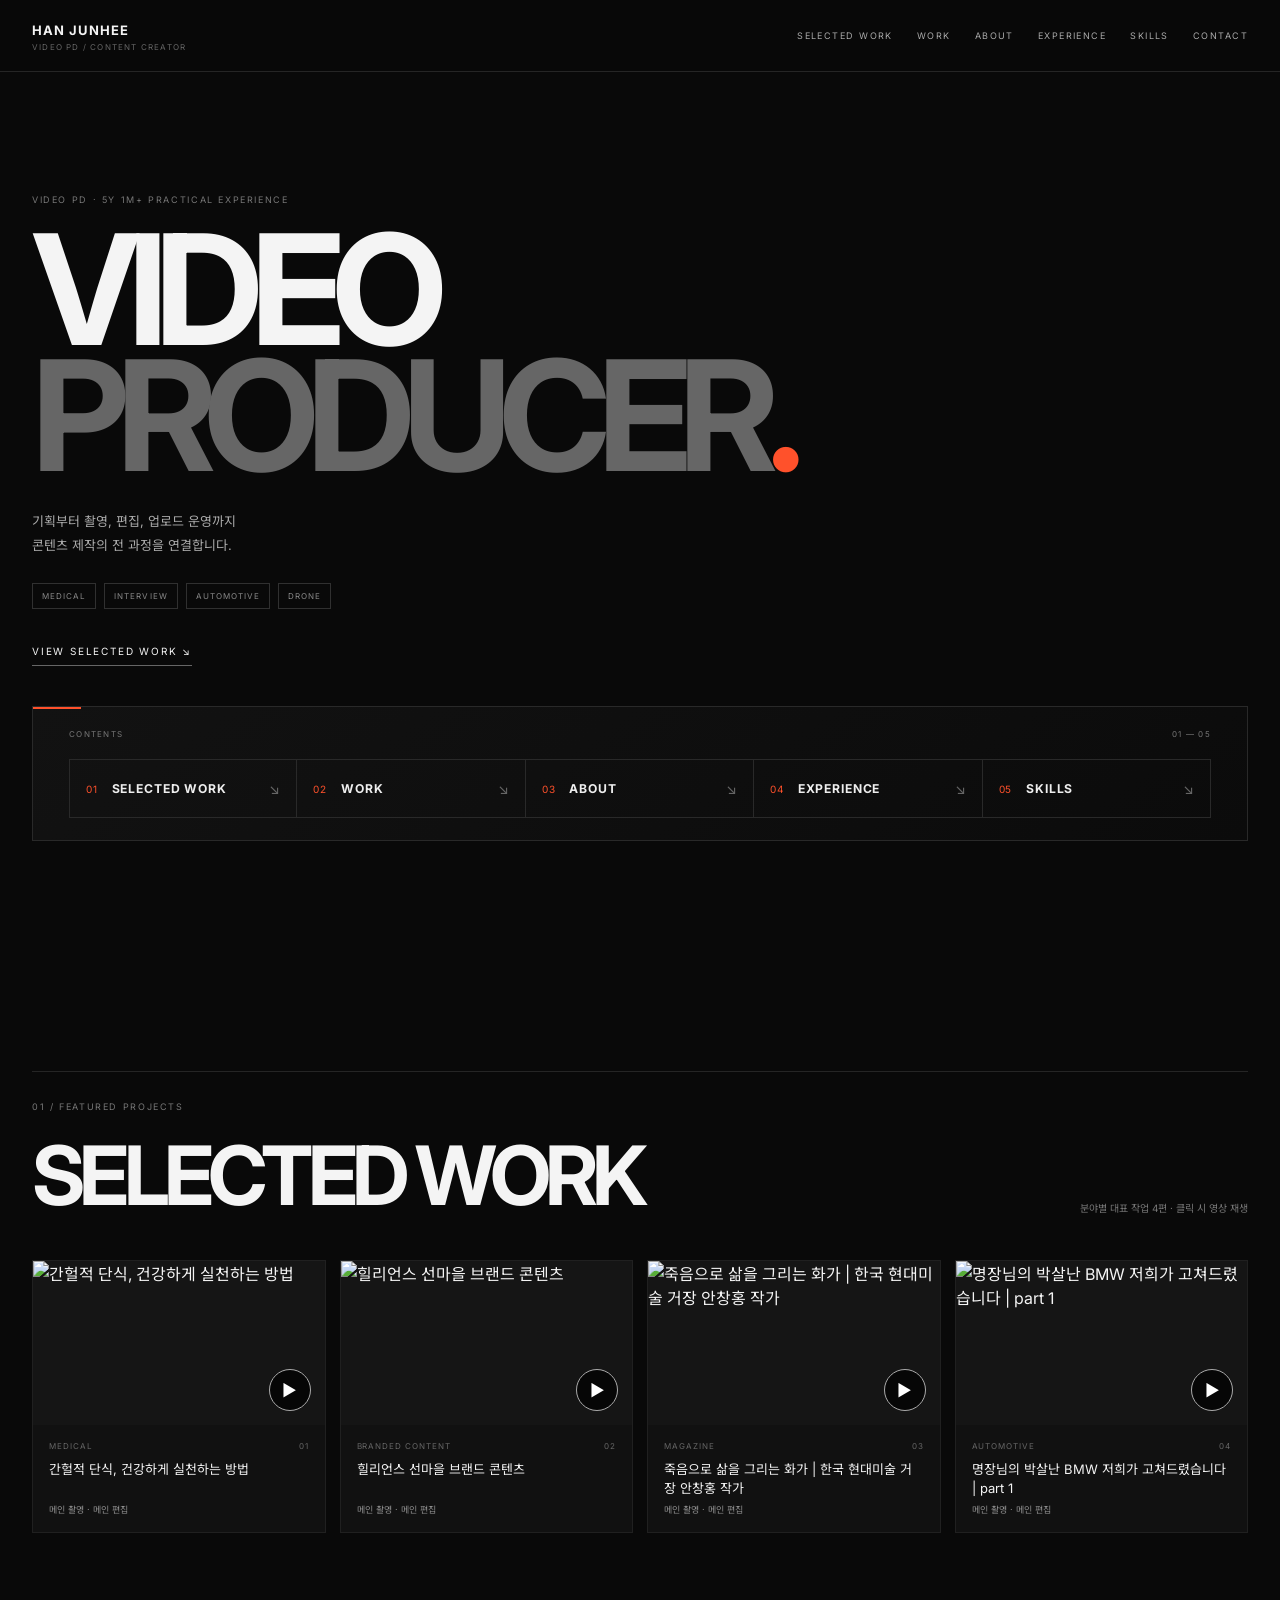
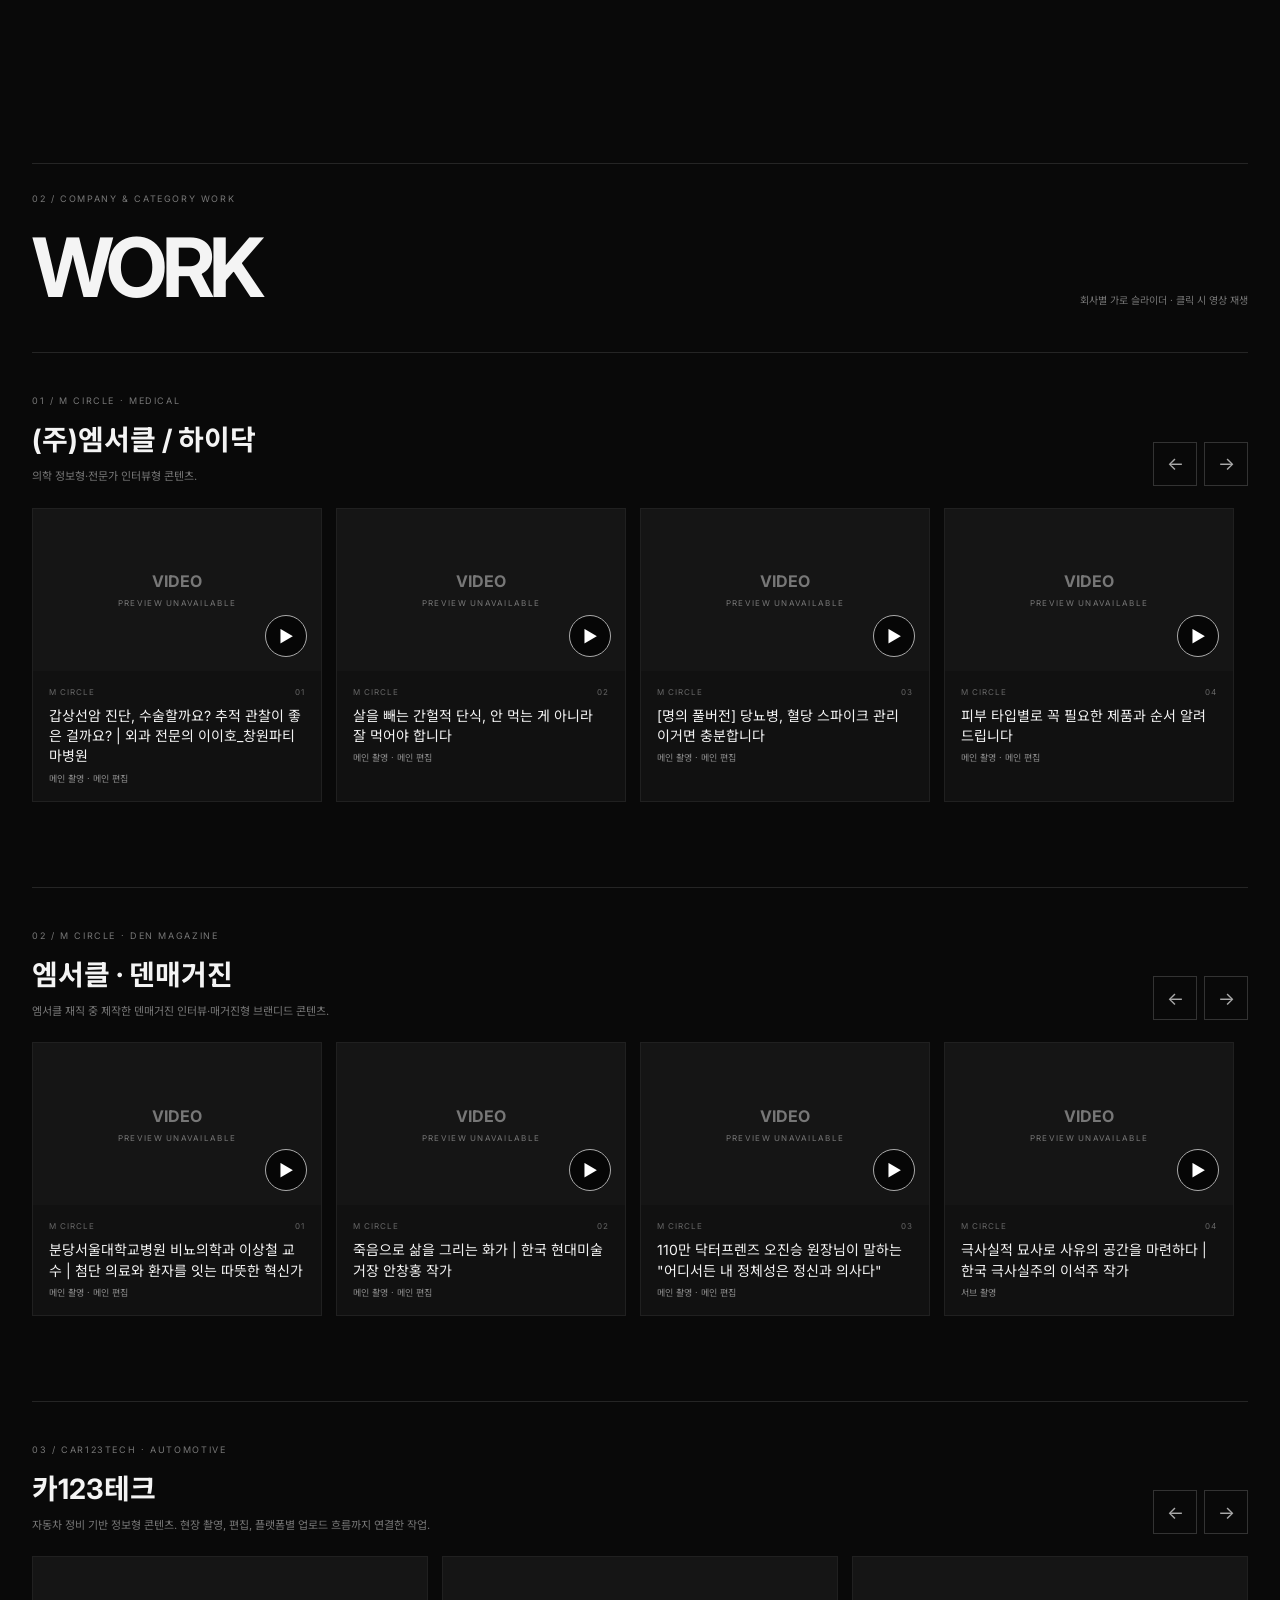
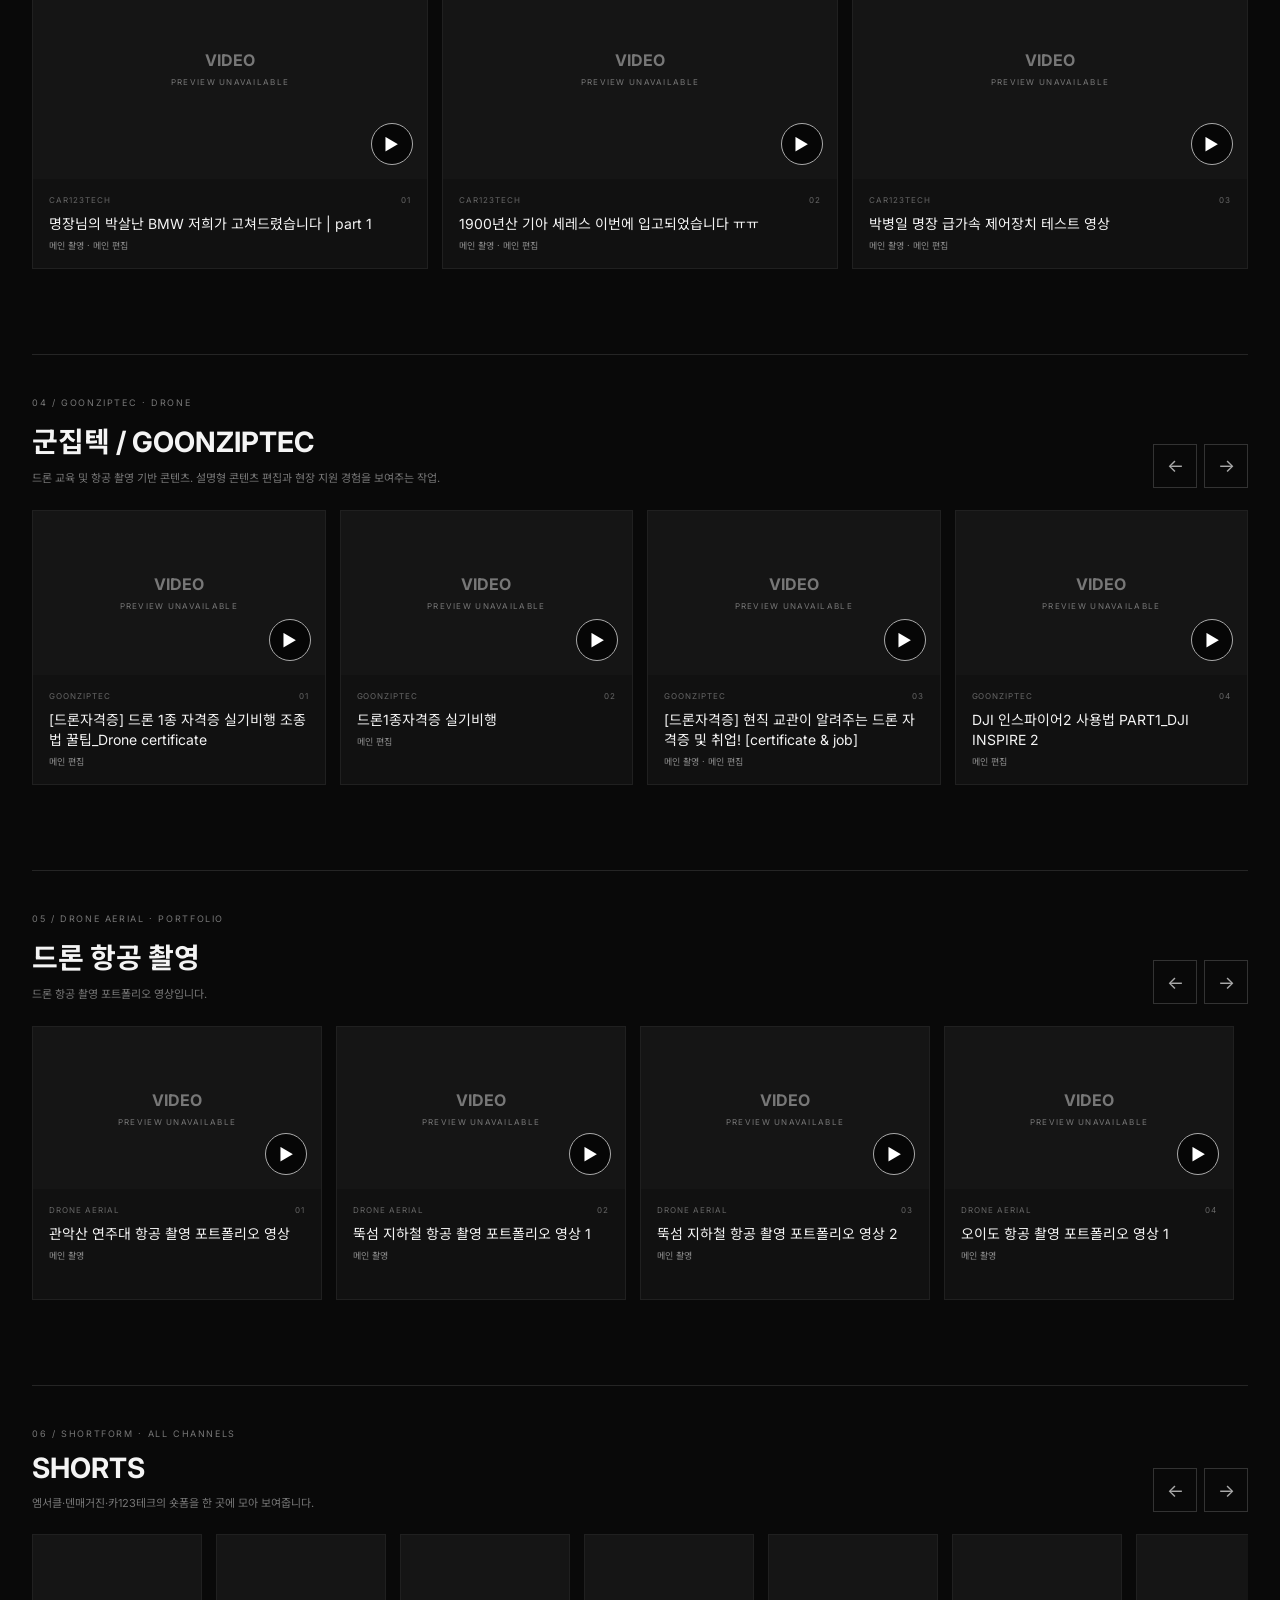
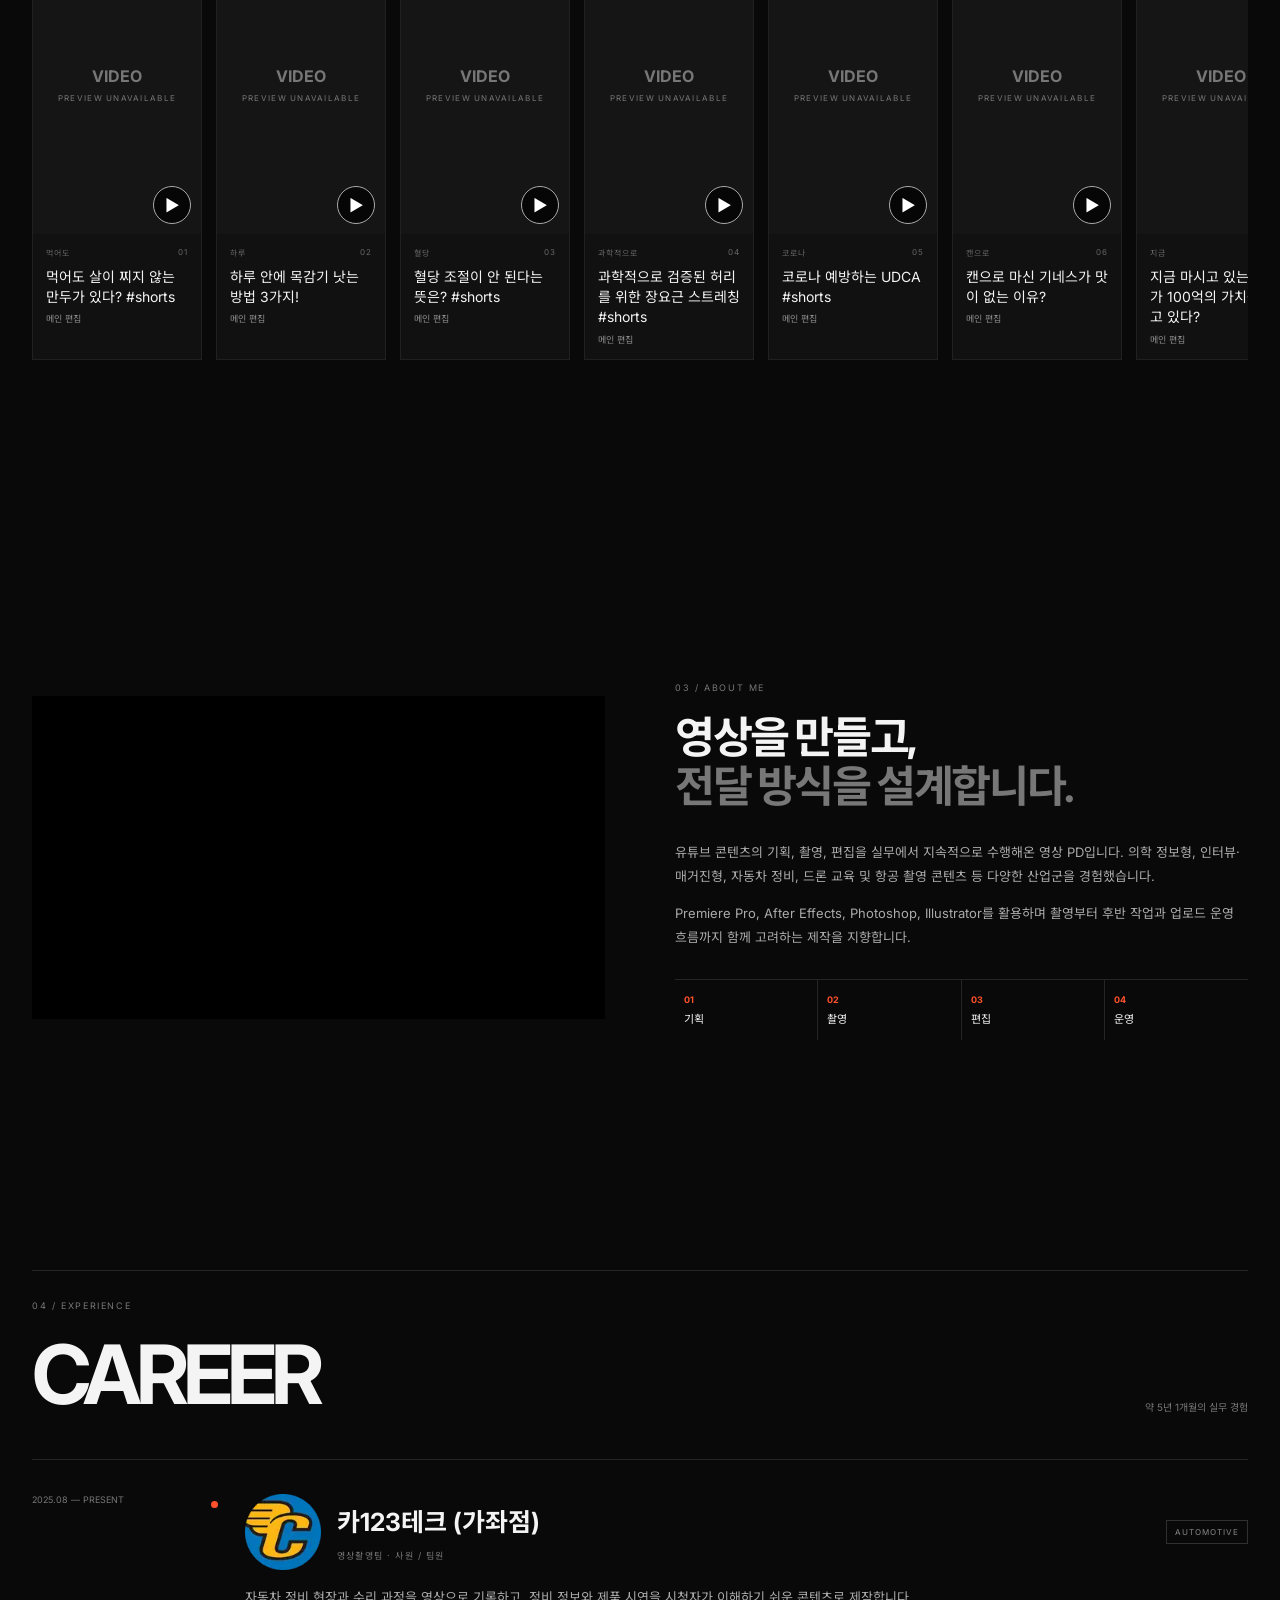
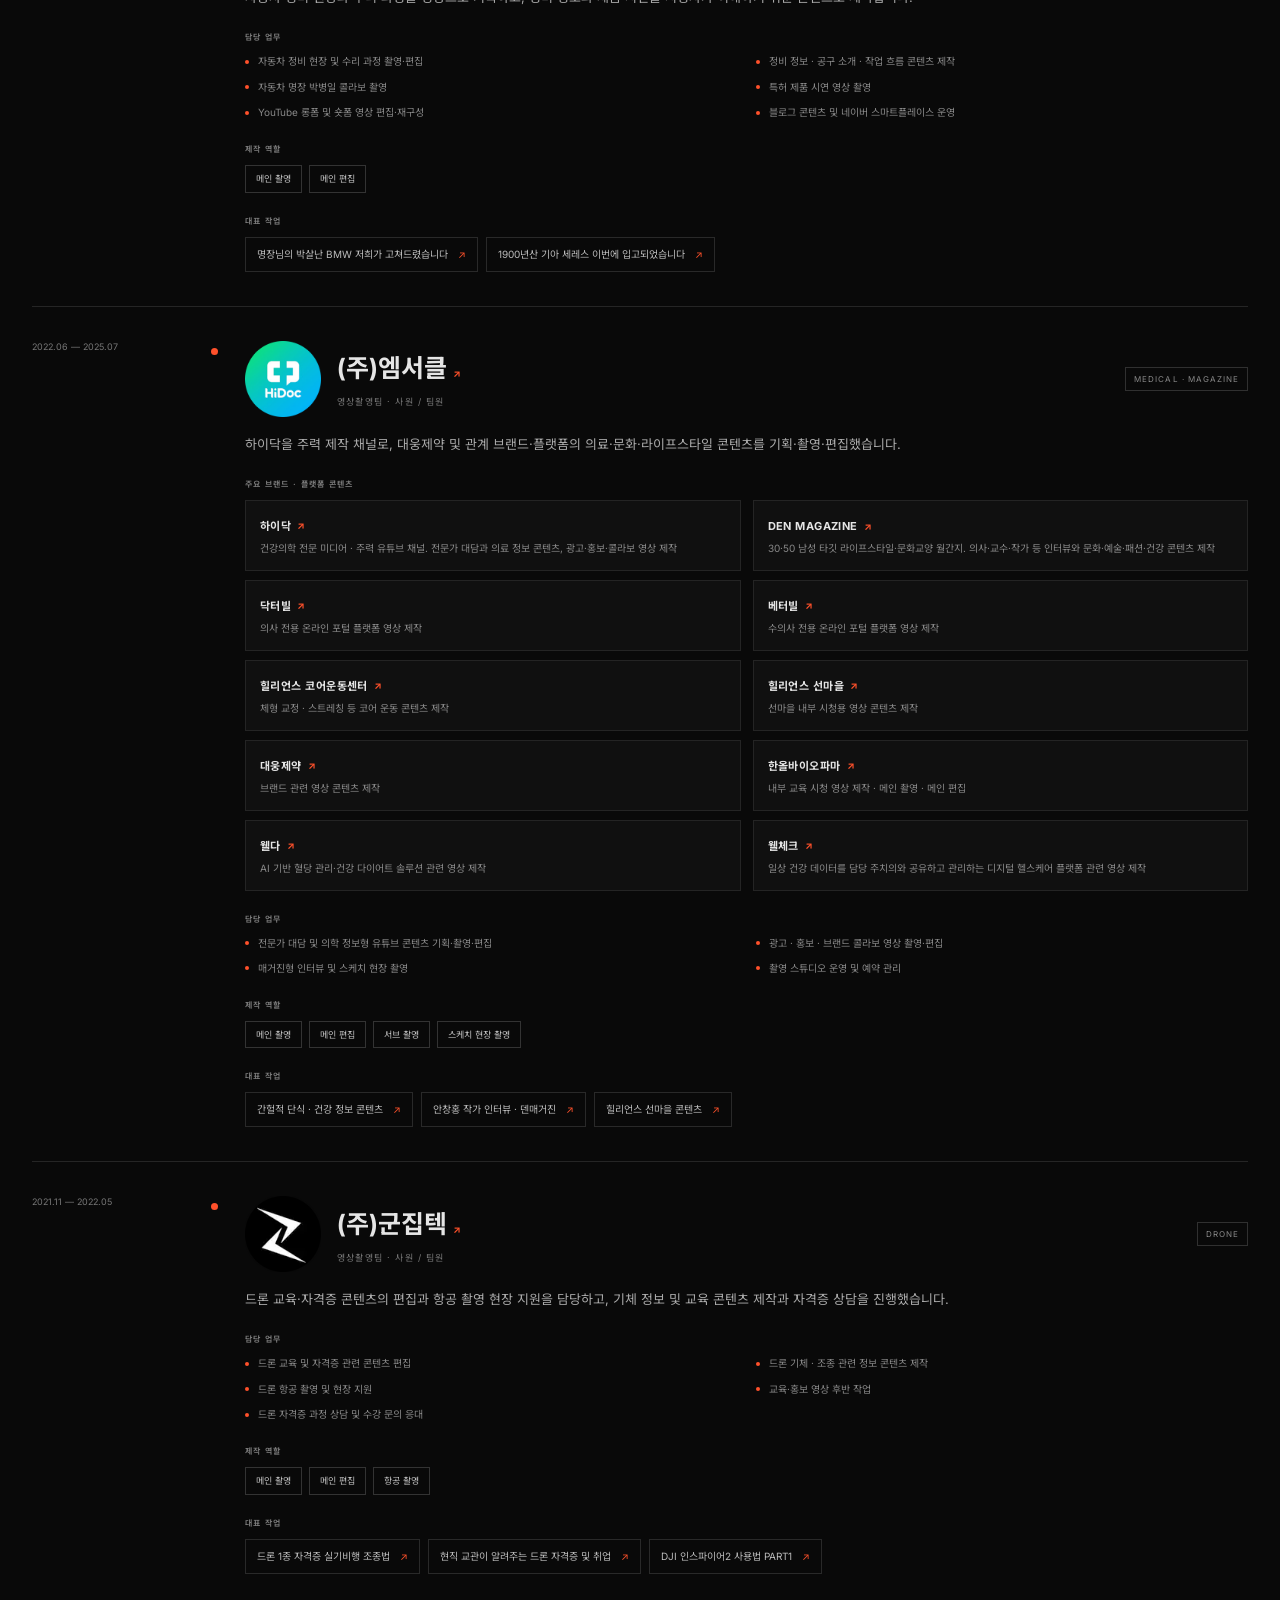
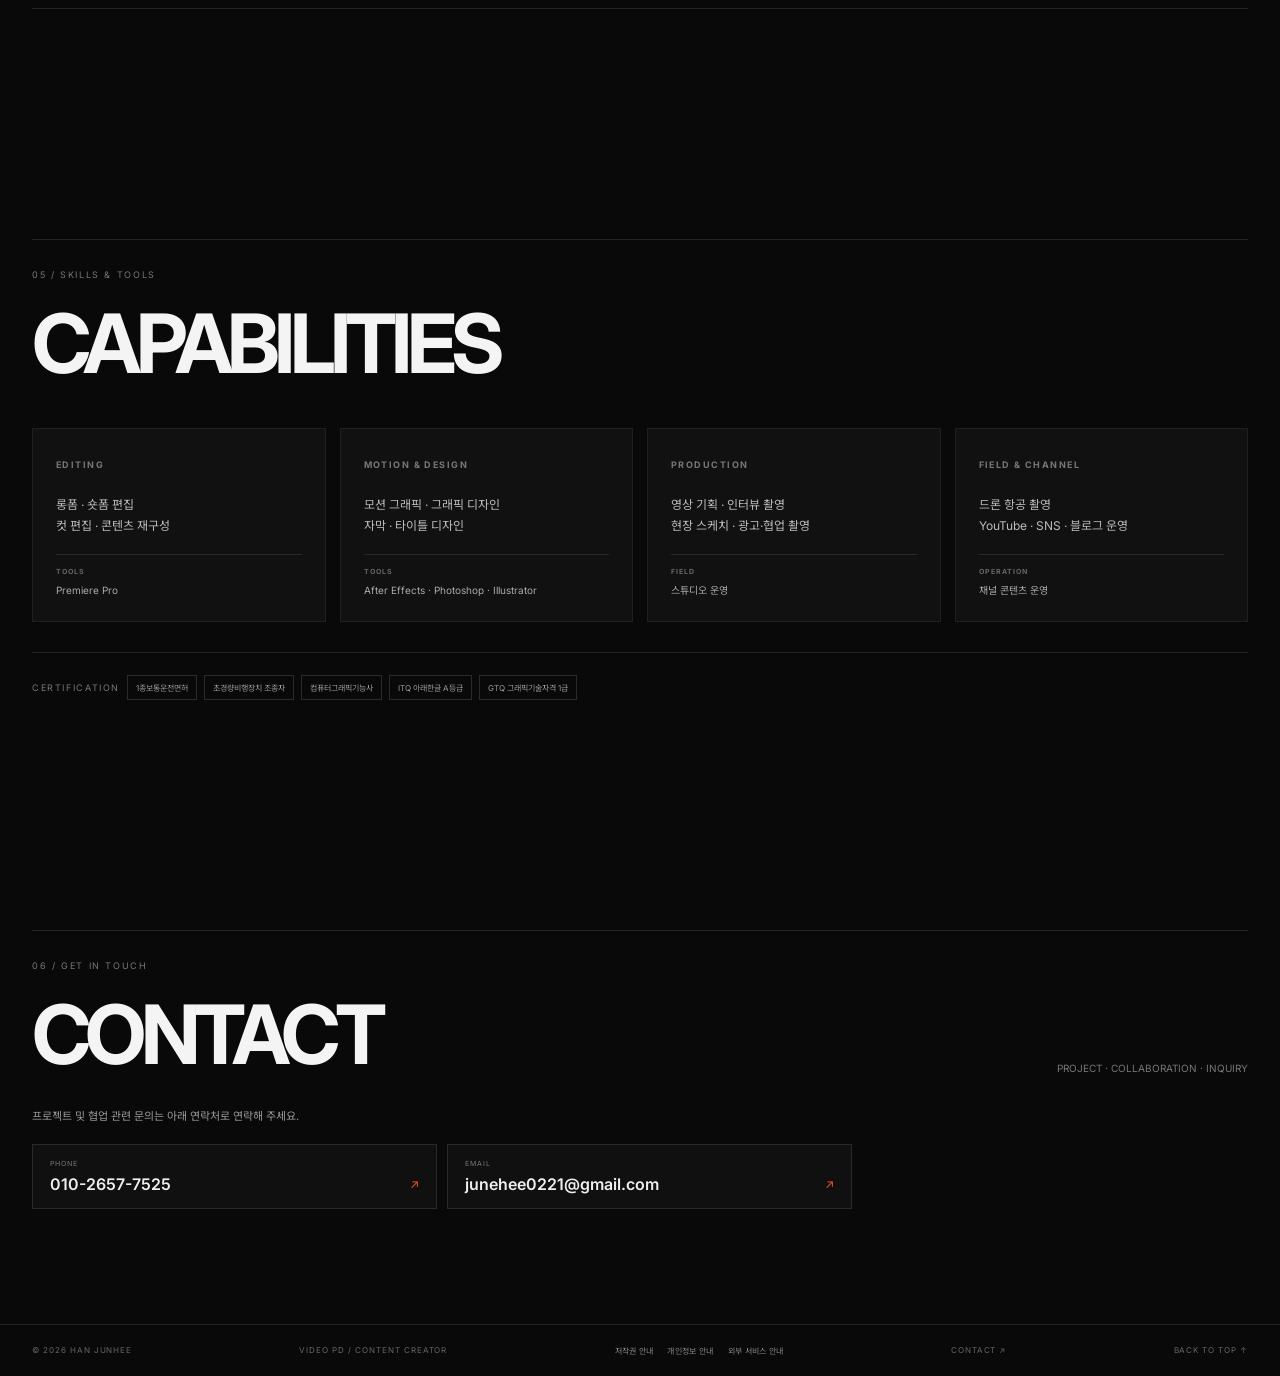
==== commit 051fcce9: "Revise Welda and Wellcheck portfolio descriptions" ====
--- a/index.html
+++ b/index.html
@@ -24,8 +24,8 @@
 <div><a class="career-brand-link" href="https://www.healience.co.kr/" target="_blank" rel="noopener noreferrer"><strong>힐리언스 선마을 <span aria-hidden="true">↗</span></strong></a><p>선마을 내부 시청용 영상 콘텐츠 제작</p></div>
 <div><a class="career-brand-link" href="https://www.daewoong.co.kr/ko" target="_blank" rel="noopener noreferrer"><strong>대웅제약 <span aria-hidden="true">↗</span></strong></a><p>브랜드 관련 영상 콘텐츠 제작</p></div>
 <div><a class="career-brand-link" href="https://hanall.com/kr/" target="_blank" rel="noopener noreferrer"><strong>한올바이오파마 <span aria-hidden="true">↗</span></strong></a><p>내부 교육 시청 영상 제작 · 메인 촬영 · 메인 편집</p></div>
-<div><a class="career-brand-link" href="https://www.welda.co.kr/" target="_blank" rel="noopener noreferrer"><strong>웰다 <span aria-hidden="true">↗</span></strong></a><p>대웅제약 그룹사(엠서클·대웅헬스케어)가 운영하는 연속혈당측정기(CGM) 연동 및 AI 기반 혈당 관리·건강 다이어트 솔루션 영상 제작</p></div>
-<div><a class="career-brand-link" href="https://www.well-check.co.kr/" target="_blank" rel="noopener noreferrer"><strong>웰체크 <span aria-hidden="true">↗</span></strong></a><p>고혈압·당뇨병 등 만성질환 환자의 일상 건강 데이터를 담당 주치의와 공유하고 관리하는 디지털 헬스케어 플랫폼 영상 제작</p></div>
+<div><a class="career-brand-link" href="https://www.welda.co.kr/" target="_blank" rel="noopener noreferrer"><strong>웰다 <span aria-hidden="true">↗</span></strong></a><p>AI 기반 혈당 관리·건강 다이어트 솔루션 관련 영상 제작</p></div>
+<div><a class="career-brand-link" href="https://www.well-check.co.kr/" target="_blank" rel="noopener noreferrer"><strong>웰체크 <span aria-hidden="true">↗</span></strong></a><p>일상 건강 데이터를 담당 주치의와 공유하고 관리하는 디지털 헬스케어 플랫폼 관련 영상 제작</p></div>
 </div><div class="career-section"><div class="career-section-title">담당 업무</div><ul class="career-tasks"><li>전문가 대담 및 의학 정보형 유튜브 콘텐츠 기획·촬영·편집</li><li>광고 · 홍보 · 브랜드 콜라보 영상 촬영·편집</li><li>매거진형 인터뷰 및 스케치 현장 촬영</li><li>촬영 스튜디오 운영 및 예약 관리</li></ul></div><div class="career-section"><div class="career-section-title">제작 역할</div><div class="career-role-tags"><span>메인 촬영</span><span>메인 편집</span><span>서브 촬영</span><span>스케치 현장 촬영</span></div></div><div class="career-section"><div class="career-section-title">대표 작업</div><div class="career-featured-links"><a href="https://youtu.be/X7_JhaVq3TU" target="_blank" rel="noopener noreferrer">간헐적 단식 · 건강 정보 콘텐츠<span aria-hidden="true">↗</span></a><a href="https://youtu.be/GPAFu57FTog" target="_blank" rel="noopener noreferrer">안창홍 작가 인터뷰 · 덴매거진<span aria-hidden="true">↗</span></a><a href="https://youtu.be/CSBLaXRrd7U" target="_blank" rel="noopener noreferrer">힐리언스 선마을 콘텐츠<span aria-hidden="true">↗</span></a></div></div></div></article><article><div class="career-date"><span>2021.11 — 2022.05</span></div><div class="timeline-marker"><i></i></div><div class="career-detail"><div class="career-heading"><div class="career-company"><div class="career-logo career-logo--goonziptec"><img loading="lazy" alt="군집텍 로고" src="[data-uri]"></div><div><h3><a class="career-brand-link" href="http://goonziptec.com/" target="_blank" rel="noopener noreferrer">(주)군집텍 <span aria-hidden="true">↗</span></a></h3><small>영상촬영팀 · 사원 / 팀원</small></div></div><span class="career-field">DRONE</span></div><p class="career-summary">드론 교육·자격증 콘텐츠의 편집과 항공 촬영 현장 지원을 담당하고, 기체 정보 및 교육 콘텐츠 제작과 자격증 상담을 진행했습니다.</p><div class="career-section"><div class="career-section-title">담당 업무</div><ul class="career-tasks"><li>드론 교육 및 자격증 관련 콘텐츠 편집</li><li>드론 기체 · 조종 관련 정보 콘텐츠 제작</li><li>드론 항공 촬영 및 현장 지원</li><li>교육·홍보 영상 후반 작업</li><li>드론 자격증 과정 상담 및 수강 문의 응대</li></ul></div><div class="career-section"><div class="career-section-title">제작 역할</div><div class="career-role-tags"><span>메인 촬영</span><span>메인 편집</span><span>항공 촬영</span></div></div><div class="career-section"><div class="career-section-title">대표 작업</div><div class="career-featured-links"><a href="https://youtu.be/Ypy3hjNoBPk" target="_blank" rel="noopener noreferrer">드론 1종 자격증 실기비행 조종법<span aria-hidden="true">↗</span></a><a href="https://youtu.be/F-184RGSwLI" target="_blank" rel="noopener noreferrer">현직 교관이 알려주는 드론 자격증 및 취업<span aria-hidden="true">↗</span></a><a href="https://youtu.be/vVue27dWUuk" target="_blank" rel="noopener noreferrer">DJI 인스파이어2 사용법 PART1<span aria-hidden="true">↗</span></a></div></div></div></article></div></section><section id="skills"><div class="section-head"><div><em>05 / SKILLS & TOOLS</em><h2>CAPABILITIES</h2></div></div><div class="skills">
 <div><b>EDITING</b><p>롱폼 · 숏폼 편집<br>컷 편집 · 콘텐츠 재구성</p><small class="skill-tools"><strong>TOOLS</strong>Premiere Pro</small></div>
 <div><b>MOTION & DESIGN</b><p>모션 그래픽 · 그래픽 디자인<br>자막 · 타이틀 디자인</p><small class="skill-tools"><strong>TOOLS</strong>After Effects · Photoshop · Illustrator</small></div>
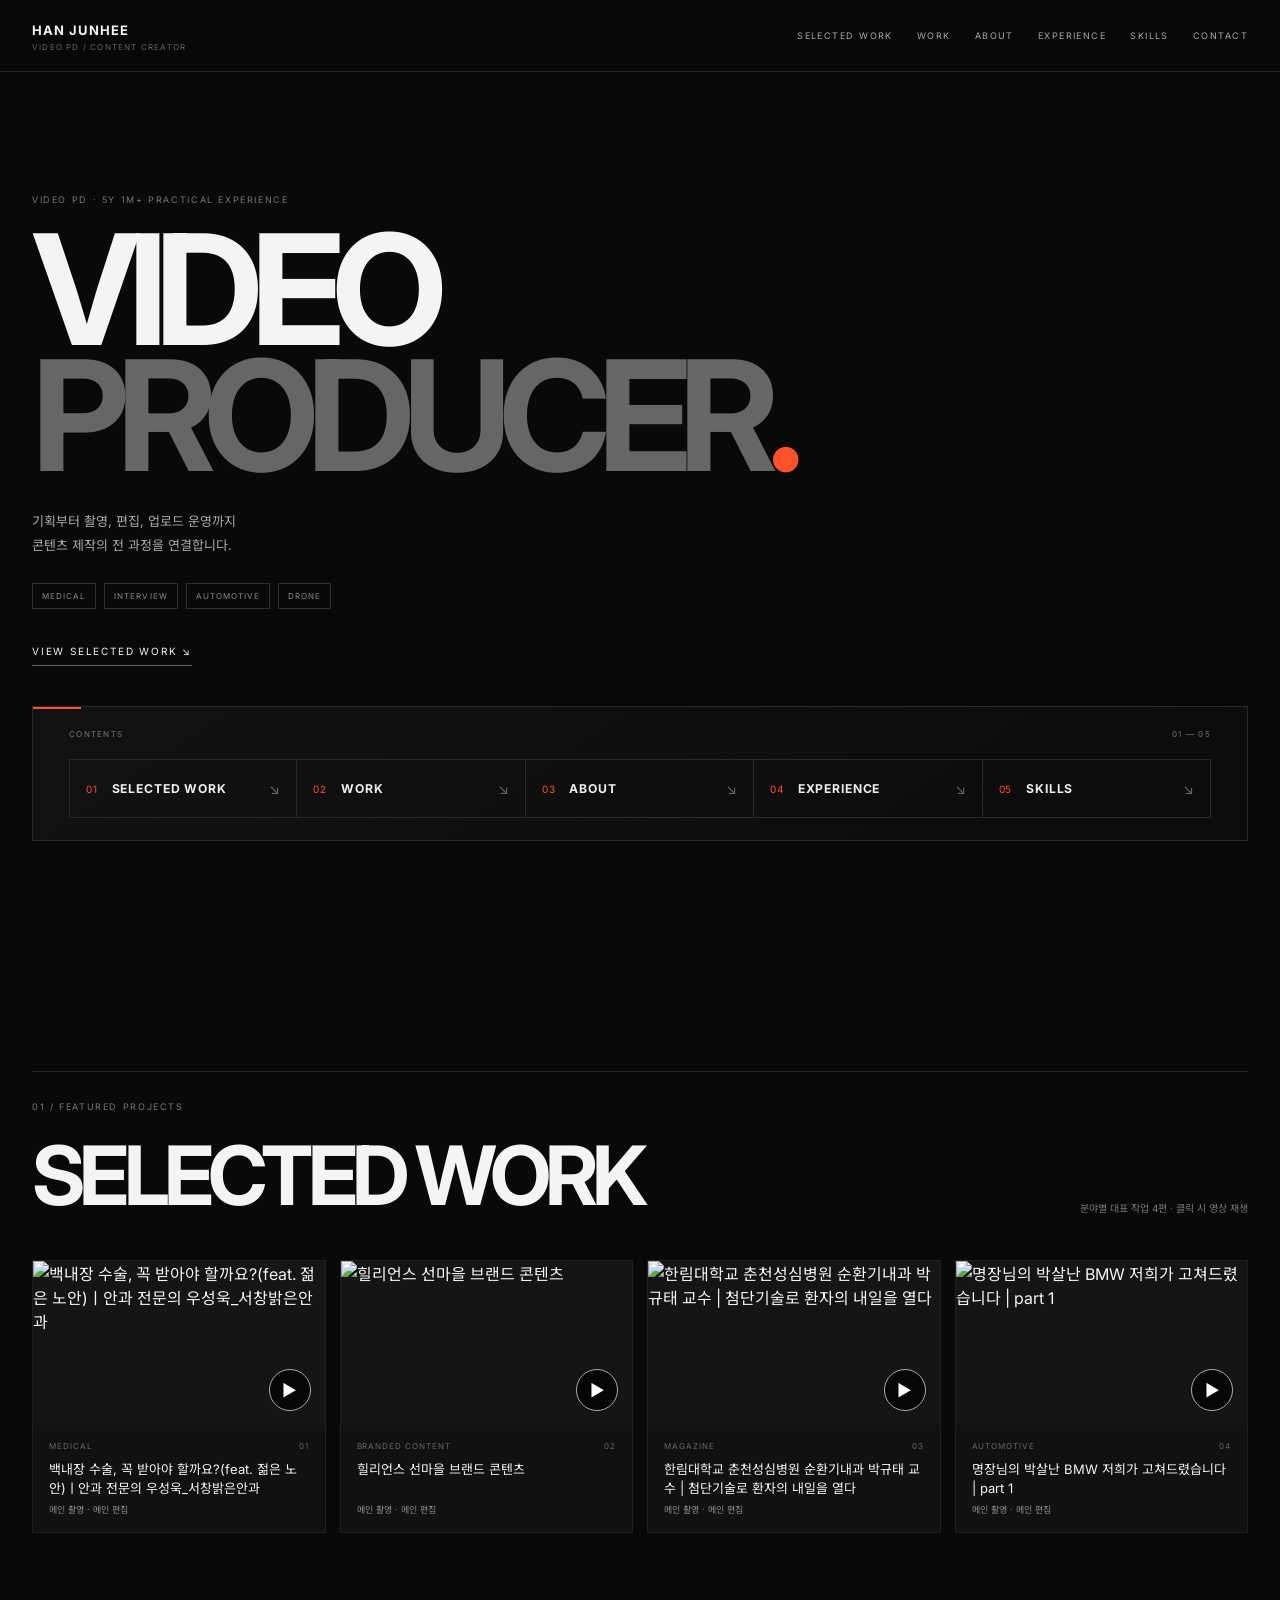
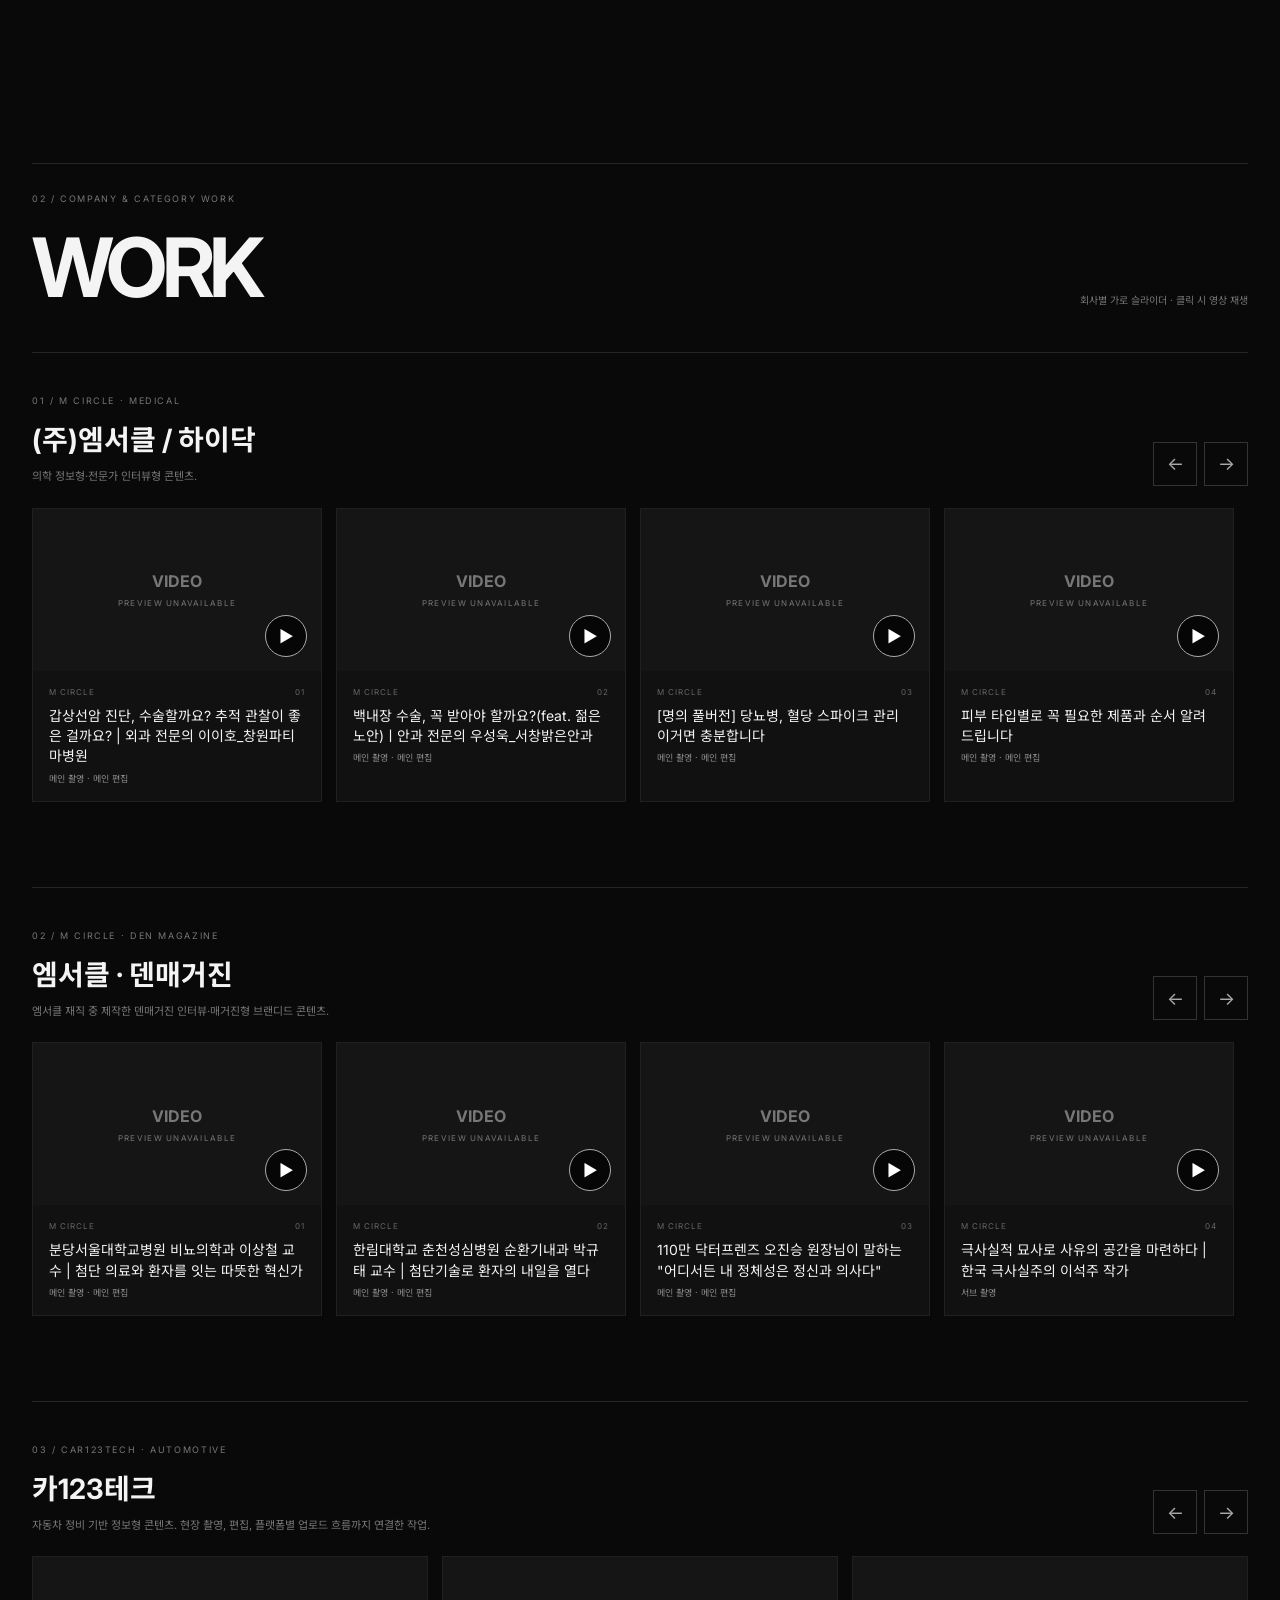
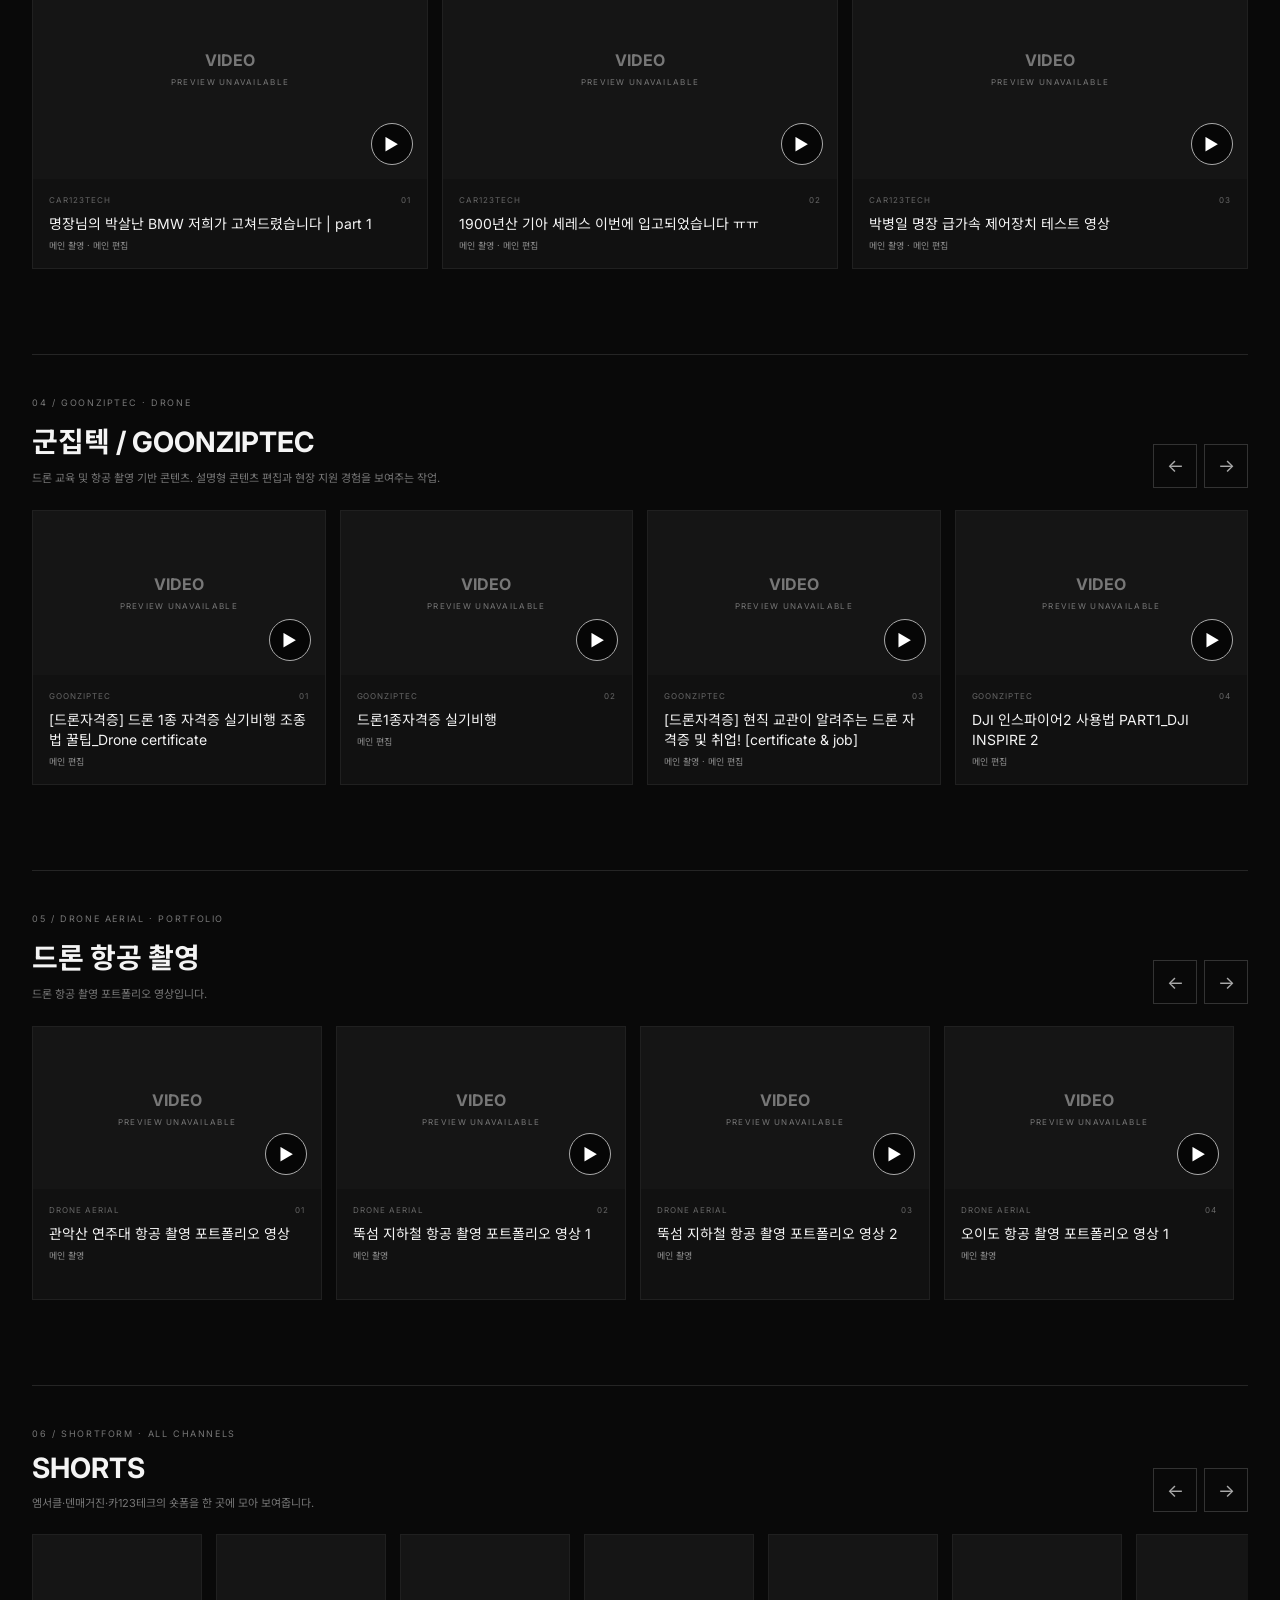
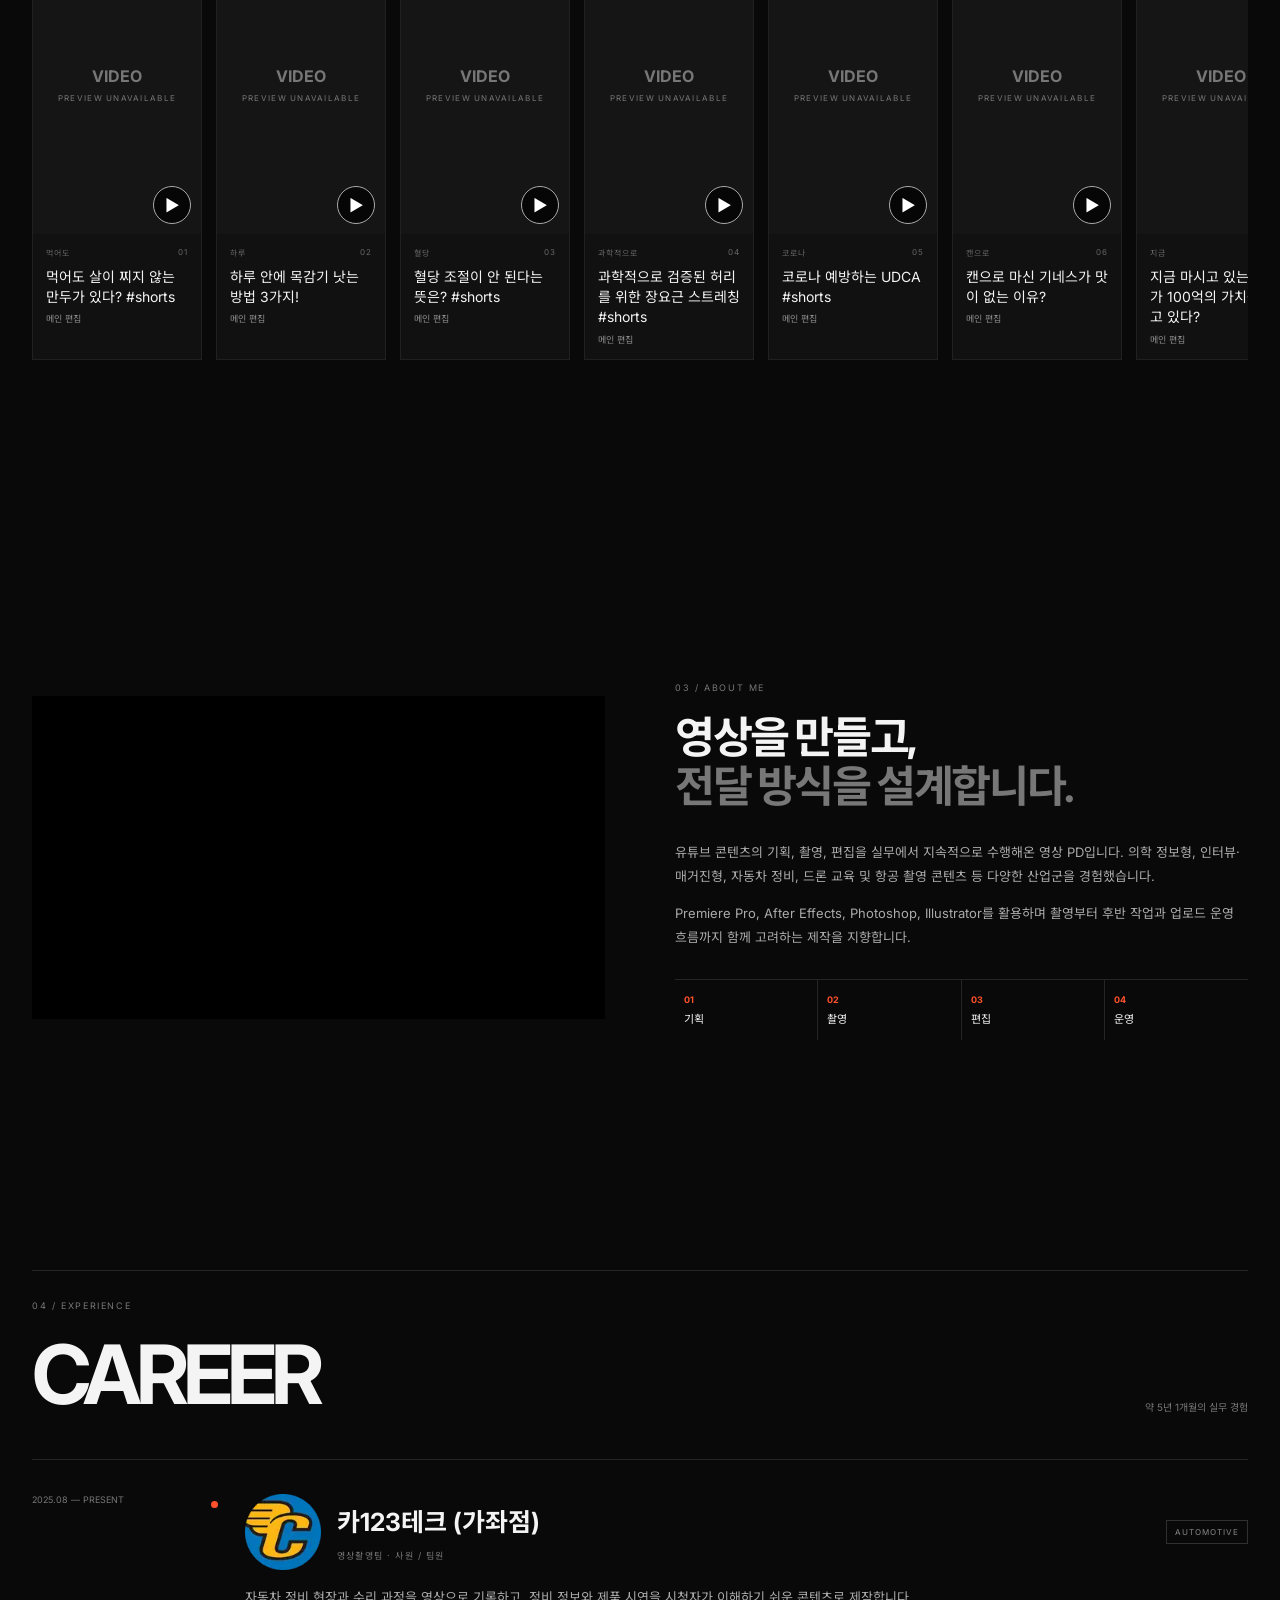
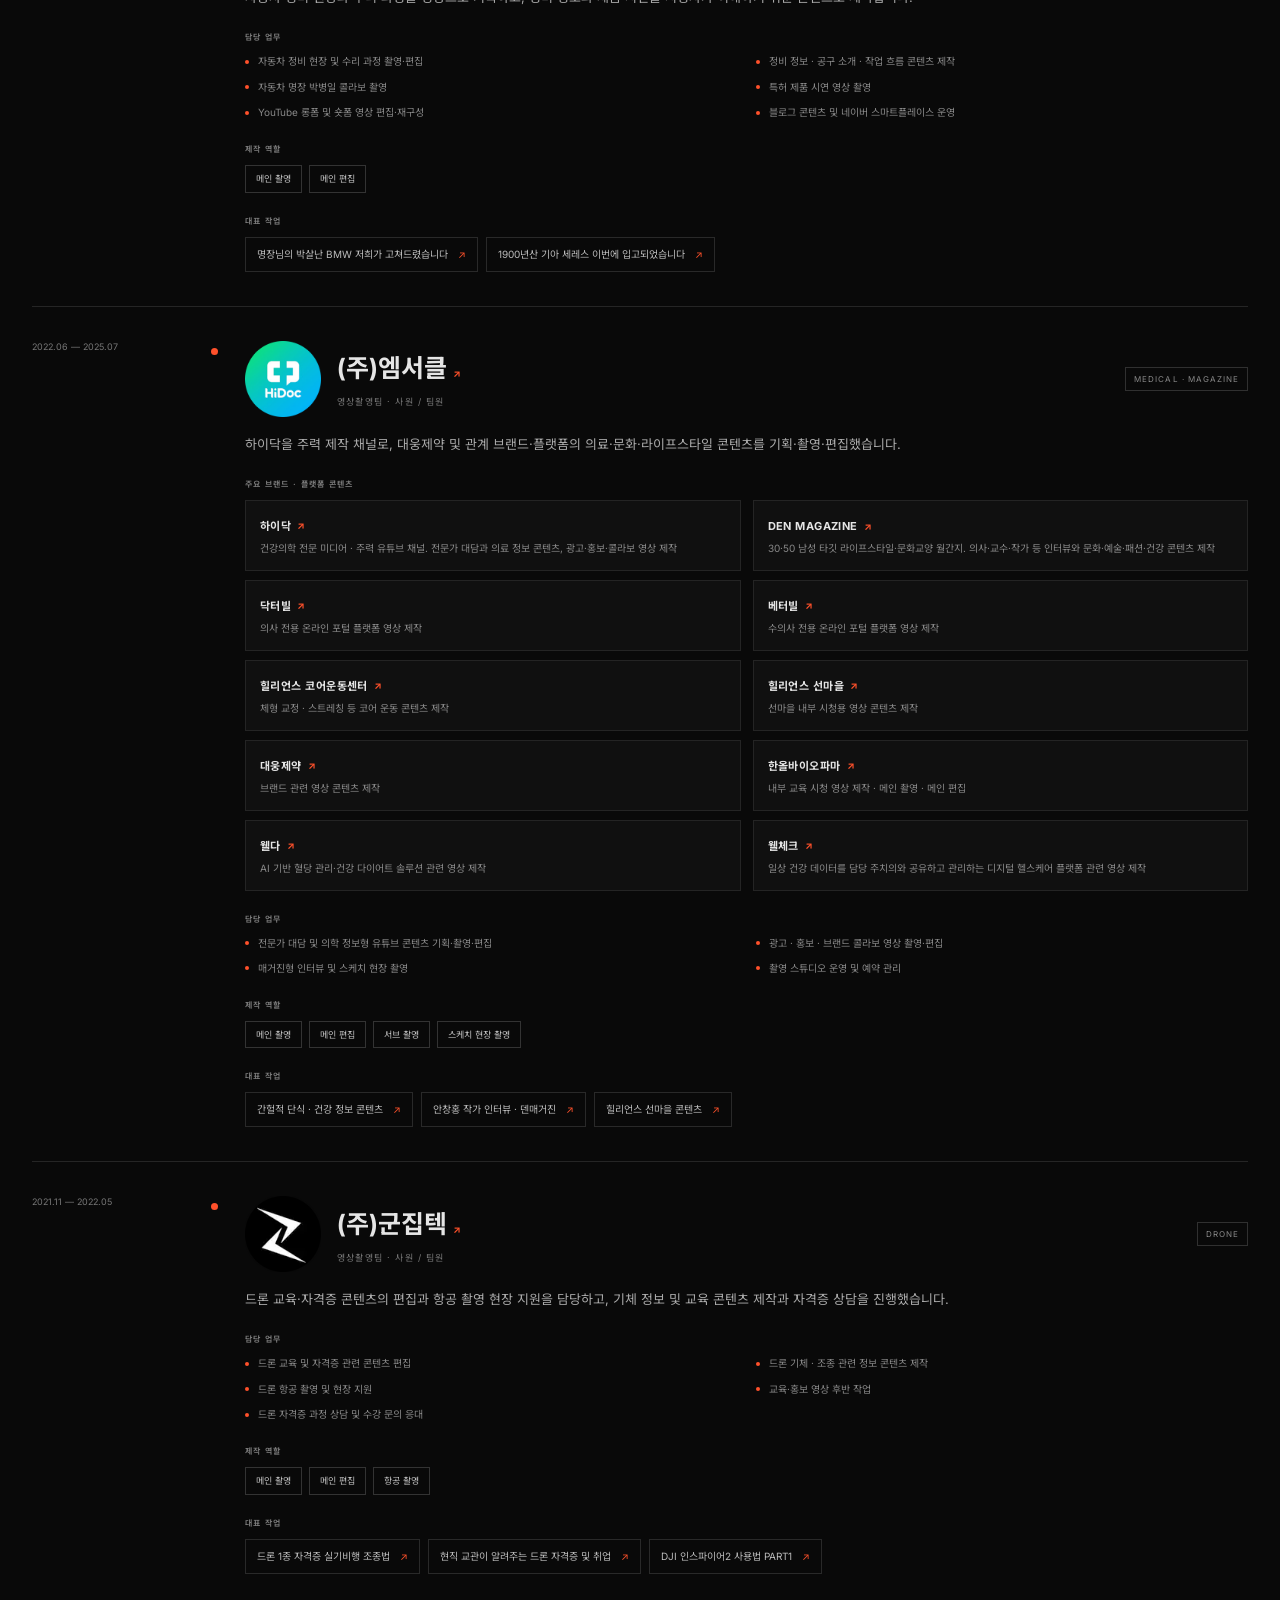
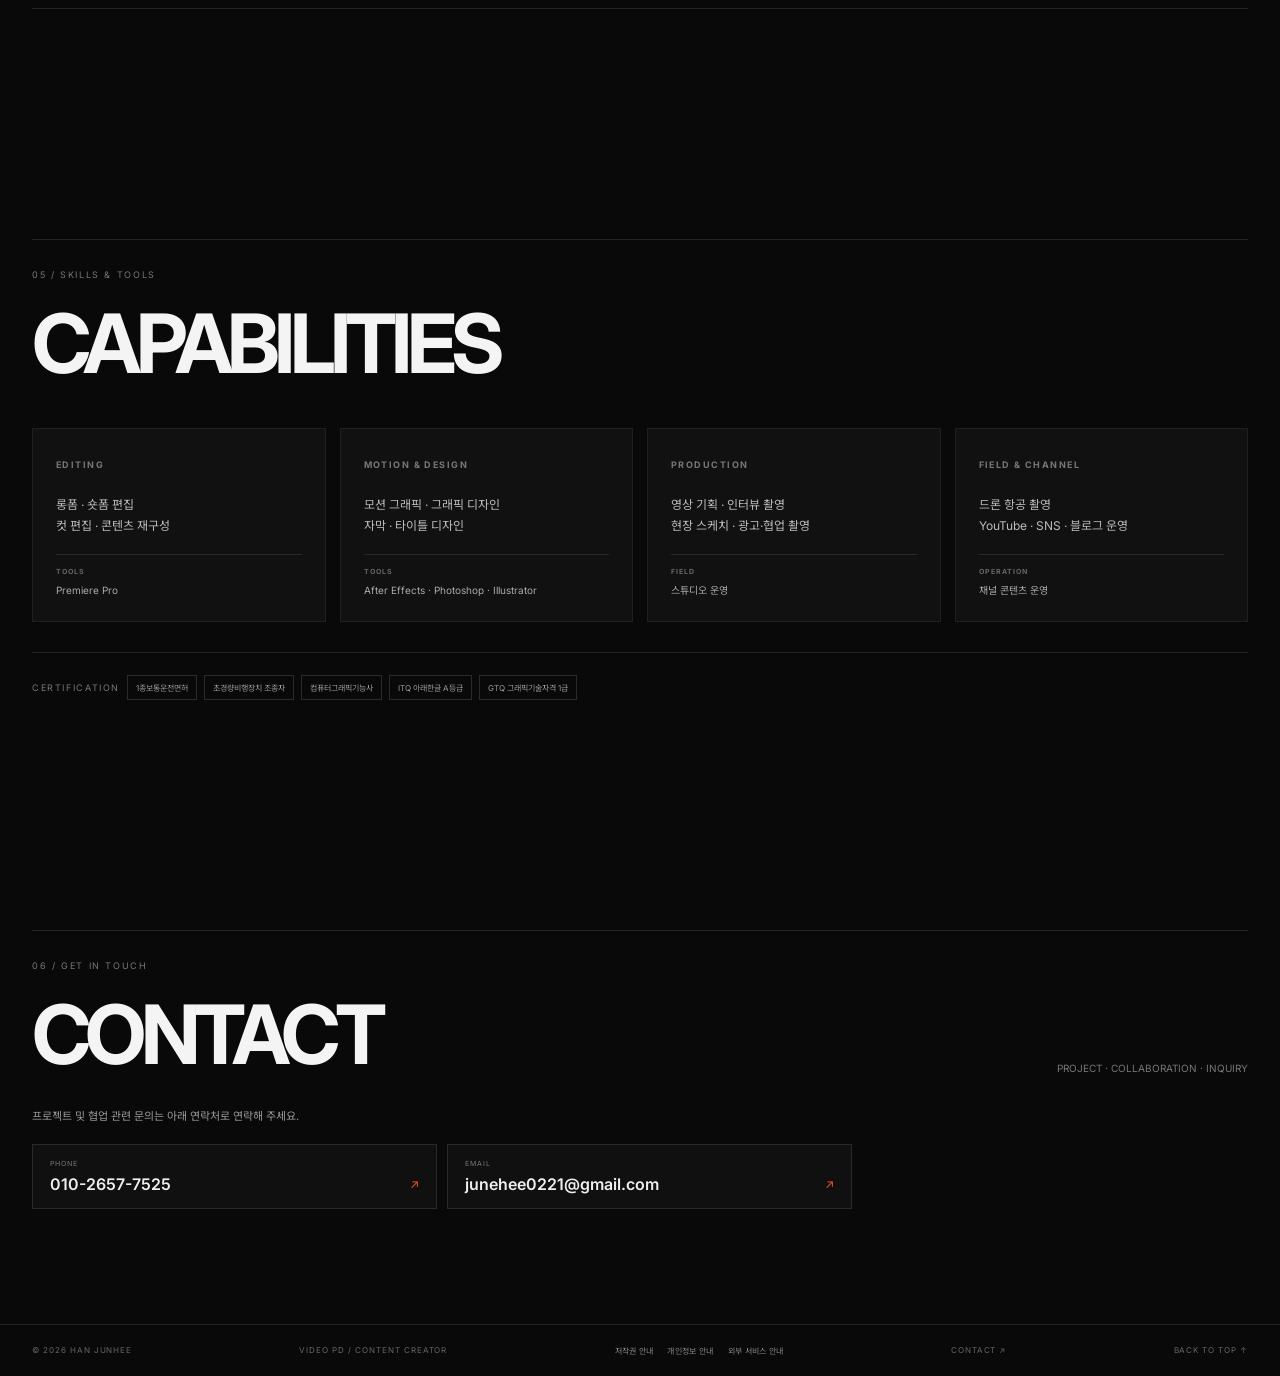
==== commit 08a1fb87: "Correct selected work video titles" ====
--- a/index.html
+++ b/index.html
@@ -1,15 +1,15 @@
 <!doctype html><html lang="ko"><head><meta charset="utf-8"><meta name="viewport" content="width=device-width,initial-scale=1"><title>HAN JUNHEE — VIDEO PD</title><meta name="description" content="한준희 Video PD portfolio"><link rel="stylesheet" href="style.css?v=20261112-13"></head><body><header><a href="#top"><b>HAN JUNHEE</b><small>VIDEO PD / CONTENT CREATOR</small></a><nav><a href="#selected-work">SELECTED WORK</a><a href="#work">WORK</a><a href="#about">ABOUT</a><a href="#experience">EXPERIENCE</a><a href="#skills">SKILLS</a><a href="#contact">CONTACT</a></nav></header><main id="top"><section class="hero"><div class="hero-copy"><em>VIDEO PD · 5Y 1M+ PRACTICAL EXPERIENCE</em><h1>VIDEO<br><span>PRODUCER</span><i>.</i></h1><p>기획부터 촬영, 편집, 업로드 운영까지<br>콘텐츠 제작의 전 과정을 연결합니다.</p><div class="hero-specialties"><span>MEDICAL</span><span>INTERVIEW</span><span>AUTOMOTIVE</span><span>DRONE</span></div><a class="view" href="#selected-work">VIEW SELECTED WORK ↘</a></div><aside class="hero-aside" aria-label="페이지 목차"><div class="hero-aside-head"><span>CONTENTS</span><span>01 — 05</span></div><div class="hero-index-list"><a class="hero-index-item" href="#selected-work"><span class="hero-index-number">01</span><strong>SELECTED WORK</strong><i aria-hidden="true">↘</i></a><a class="hero-index-item" href="#work"><span class="hero-index-number">02</span><strong>WORK</strong><i aria-hidden="true">↘</i></a><a class="hero-index-item" href="#about"><span class="hero-index-number">03</span><strong>ABOUT</strong><i aria-hidden="true">↘</i></a><a class="hero-index-item" href="#experience"><span class="hero-index-number">04</span><strong>EXPERIENCE</strong><i aria-hidden="true">↘</i></a><a class="hero-index-item" href="#skills"><span class="hero-index-number">05</span><strong>SKILLS</strong><i aria-hidden="true">↘</i></a></div></aside></section><section id="selected-work"><div class="section-head"><div><em>01 / FEATURED PROJECTS</em><h2>SELECTED WORK</h2></div><p>분야별 대표 작업 4편 · 클릭 시 영상 재생</p></div><div id="selected-work-grid" class="selected-work-grid" aria-label="대표 작업 영상">
-<article class="card ready selected-card" data-video-id="X7_JhaVq3TU" data-video-title="간헐적 단식, 건강하게 실천하는 방법" data-video-role="메인 촬영 · 메인 편집" role="button" tabindex="0" aria-label="간헐적 단식, 건강하게 실천하는 방법 영상 재생">
-  <div class="thumb"><img loading="lazy" src="https://i.ytimg.com/vi/X7_JhaVq3TU/hqdefault.jpg" alt="간헐적 단식, 건강하게 실천하는 방법"><span class="play">▶</span></div>
-  <div class="info"><div class="meta"><span>MEDICAL</span><span>01</span></div><div class="title">간헐적 단식, 건강하게 실천하는 방법</div><div class="role">메인 촬영 · 메인 편집</div></div>
+<article class="card ready selected-card" data-video-id="X7_JhaVq3TU" data-video-title="백내장 수술, 꼭 받아야 할까요?(feat. 젊은 노안)ㅣ안과 전문의 우성욱_서창밝은안과" data-video-role="메인 촬영 · 메인 편집" role="button" tabindex="0" aria-label="백내장 수술, 꼭 받아야 할까요?(feat. 젊은 노안)ㅣ안과 전문의 우성욱_서창밝은안과 영상 재생">
+  <div class="thumb"><img loading="lazy" src="https://i.ytimg.com/vi/X7_JhaVq3TU/hqdefault.jpg" alt="백내장 수술, 꼭 받아야 할까요?(feat. 젊은 노안)ㅣ안과 전문의 우성욱_서창밝은안과"><span class="play">▶</span></div>
+  <div class="info"><div class="meta"><span>MEDICAL</span><span>01</span></div><div class="title">백내장 수술, 꼭 받아야 할까요?(feat. 젊은 노안)ㅣ안과 전문의 우성욱_서창밝은안과</div><div class="role">메인 촬영 · 메인 편집</div></div>
 </article>
 <article class="card ready selected-card" data-video-id="CSBLaXRrd7U" data-video-title="힐리언스 선마을 브랜드 콘텐츠" data-video-role="메인 촬영 · 메인 편집" role="button" tabindex="0" aria-label="힐리언스 선마을 브랜드 콘텐츠 영상 재생">
   <div class="thumb"><img loading="lazy" src="https://i.ytimg.com/vi/CSBLaXRrd7U/hqdefault.jpg" alt="힐리언스 선마을 브랜드 콘텐츠"><span class="play">▶</span></div>
   <div class="info"><div class="meta"><span>BRANDED CONTENT</span><span>02</span></div><div class="title">힐리언스 선마을 브랜드 콘텐츠</div><div class="role">메인 촬영 · 메인 편집</div></div>
 </article>
-<article class="card ready selected-card" data-video-id="GPAFu57FTog" data-video-title="죽음으로 삶을 그리는 화가 | 한국 현대미술 거장 안창홍 작가" data-video-role="메인 촬영 · 메인 편집" role="button" tabindex="0" aria-label="죽음으로 삶을 그리는 화가 | 한국 현대미술 거장 안창홍 작가 영상 재생">
-  <div class="thumb"><img loading="lazy" src="https://i.ytimg.com/vi/GPAFu57FTog/hqdefault.jpg" alt="죽음으로 삶을 그리는 화가 | 한국 현대미술 거장 안창홍 작가"><span class="play">▶</span></div>
-  <div class="info"><div class="meta"><span>MAGAZINE</span><span>03</span></div><div class="title">죽음으로 삶을 그리는 화가 | 한국 현대미술 거장 안창홍 작가</div><div class="role">메인 촬영 · 메인 편집</div></div>
+<article class="card ready selected-card" data-video-id="GPAFu57FTog" data-video-title="한림대학교 춘천성심병원 순환기내과 박규태 교수 | 첨단기술로 환자의 내일을 열다" data-video-role="메인 촬영 · 메인 편집" role="button" tabindex="0" aria-label="한림대학교 춘천성심병원 순환기내과 박규태 교수 | 첨단기술로 환자의 내일을 열다 영상 재생">
+  <div class="thumb"><img loading="lazy" src="https://i.ytimg.com/vi/GPAFu57FTog/hqdefault.jpg" alt="한림대학교 춘천성심병원 순환기내과 박규태 교수 | 첨단기술로 환자의 내일을 열다"><span class="play">▶</span></div>
+  <div class="info"><div class="meta"><span>MAGAZINE</span><span>03</span></div><div class="title">한림대학교 춘천성심병원 순환기내과 박규태 교수 | 첨단기술로 환자의 내일을 열다</div><div class="role">메인 촬영 · 메인 편집</div></div>
 </article>
 <article class="card ready selected-card" data-video-id="22GGFnOV1M8" data-video-title="명장님의 박살난 BMW 저희가 고쳐드렸습니다 | part 1" data-video-role="메인 촬영 · 메인 편집" role="button" tabindex="0" aria-label="명장님의 박살난 BMW 저희가 고쳐드렸습니다 | part 1 영상 재생">
   <div class="thumb"><img loading="lazy" src="https://i.ytimg.com/vi/22GGFnOV1M8/hqdefault.jpg" alt="명장님의 박살난 BMW 저희가 고쳐드렸습니다 | part 1"><span class="play">▶</span></div>
@@ -31,4 +31,4 @@
 <div><b>MOTION & DESIGN</b><p>모션 그래픽 · 그래픽 디자인<br>자막 · 타이틀 디자인</p><small class="skill-tools"><strong>TOOLS</strong>After Effects · Photoshop · Illustrator</small></div>
 <div><b>PRODUCTION</b><p>영상 기획 · 인터뷰 촬영<br>현장 스케치 · 광고·협업 촬영</p><small class="skill-tools"><strong>FIELD</strong>스튜디오 운영</small></div>
 <div><b>FIELD & CHANNEL</b><p>드론 항공 촬영<br>YouTube · SNS · 블로그 운영</p><small class="skill-tools"><strong>OPERATION</strong>채널 콘텐츠 운영</small></div>
-</div><div class="cert"><em>CERTIFICATION</em><span>1종보통운전면허</span><span>초경량비행장치 조종자</span><span>컴퓨터그래픽기능사</span><span>ITQ 아래한글 A등급</span><span>GTQ 그래픽기술자격 1급</span></div></section><section id="contact" class="contact-section"><div class="section-head"><div><em>06 / GET IN TOUCH</em><h2>CONTACT</h2></div><p>PROJECT · COLLABORATION · INQUIRY</p></div><p class="contact-intro">프로젝트 및 협업 관련 문의는 아래 연락처로 연락해 주세요.</p><div class="contact-links"><a class="contact-link" href="tel:01026577525"><span>PHONE</span><strong>010-2657-7525</strong><i aria-hidden="true">↗</i></a><a class="contact-link" href="mailto:junehee0221@gmail.com"><span>EMAIL</span><strong>junehee0221@gmail.com</strong><i aria-hidden="true">↗</i></a></div></section></main><footer>© 2026 HAN JUNHEE <span>VIDEO PD / CONTENT CREATOR</span><div class="footer-legal" aria-label="법적 안내"><a href="legal.html#copyright">저작권 안내</a><a href="legal.html#privacy">개인정보 안내</a><a href="legal.html#external">외부 서비스 안내</a></div><a href="#contact">CONTACT ↗</a><a href="#top">BACK TO TOP ↑</a></footer><div id="modal" class="modal"><div class="backdrop" data-close></div><div class="modal-box"><button data-close>×</button><div id="player"></div><div><h3 id="m-title"></h3><p id="m-role"></p></div></div></div><script src="app.js?v=20261112-05"></script></body></html>+</div><div class="cert"><em>CERTIFICATION</em><span>1종보통운전면허</span><span>초경량비행장치 조종자</span><span>컴퓨터그래픽기능사</span><span>ITQ 아래한글 A등급</span><span>GTQ 그래픽기술자격 1급</span></div></section><section id="contact" class="contact-section"><div class="section-head"><div><em>06 / GET IN TOUCH</em><h2>CONTACT</h2></div><p>PROJECT · COLLABORATION · INQUIRY</p></div><p class="contact-intro">프로젝트 및 협업 관련 문의는 아래 연락처로 연락해 주세요.</p><div class="contact-links"><a class="contact-link" href="tel:01026577525"><span>PHONE</span><strong>010-2657-7525</strong><i aria-hidden="true">↗</i></a><a class="contact-link" href="mailto:junehee0221@gmail.com"><span>EMAIL</span><strong>junehee0221@gmail.com</strong><i aria-hidden="true">↗</i></a></div></section></main><footer>© 2026 HAN JUNHEE <span>VIDEO PD / CONTENT CREATOR</span><div class="footer-legal" aria-label="법적 안내"><a href="legal.html#copyright">저작권 안내</a><a href="legal.html#privacy">개인정보 안내</a><a href="legal.html#external">외부 서비스 안내</a></div><a href="#contact">CONTACT ↗</a><a href="#top">BACK TO TOP ↑</a></footer><div id="modal" class="modal"><div class="backdrop" data-close></div><div class="modal-box"><button data-close>×</button><div id="player"></div><div><h3 id="m-title"></h3><p id="m-role"></p></div></div></div><script src="app.js?v=20261116-01"></script></body></html>
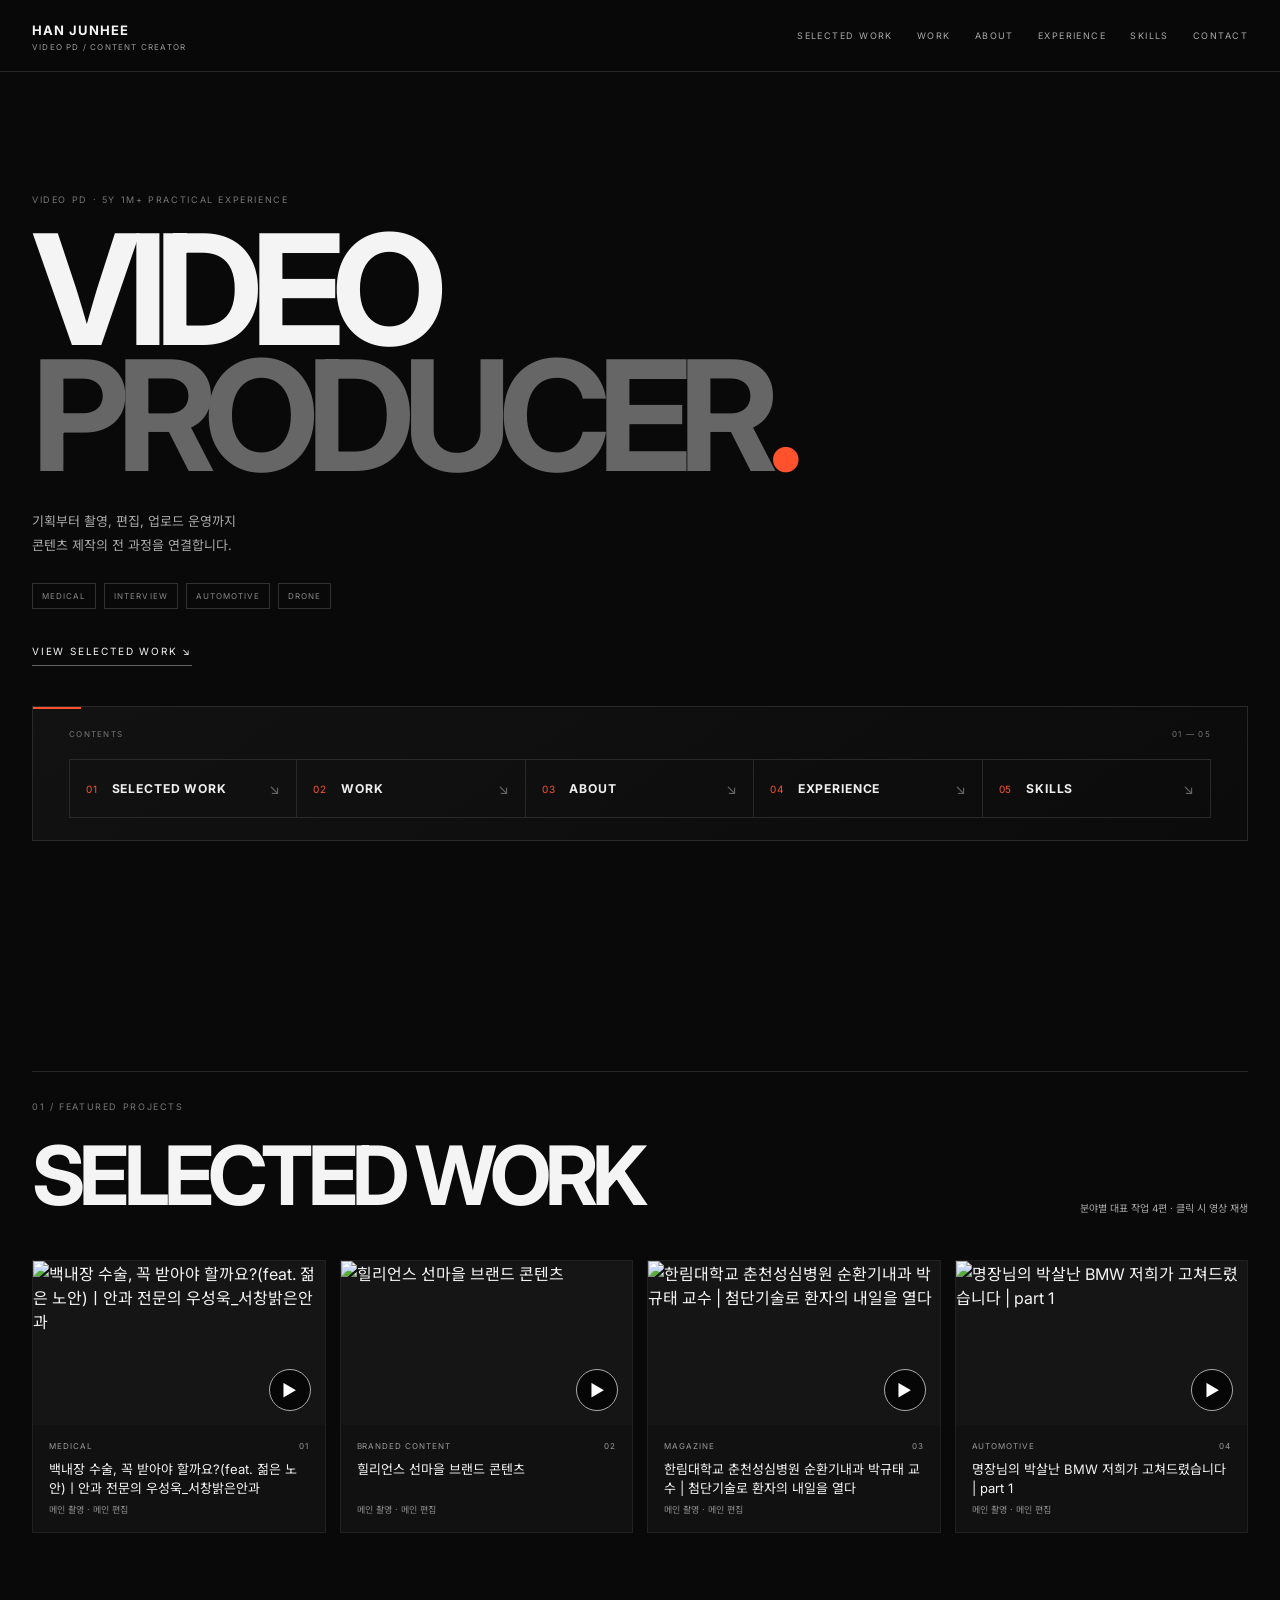
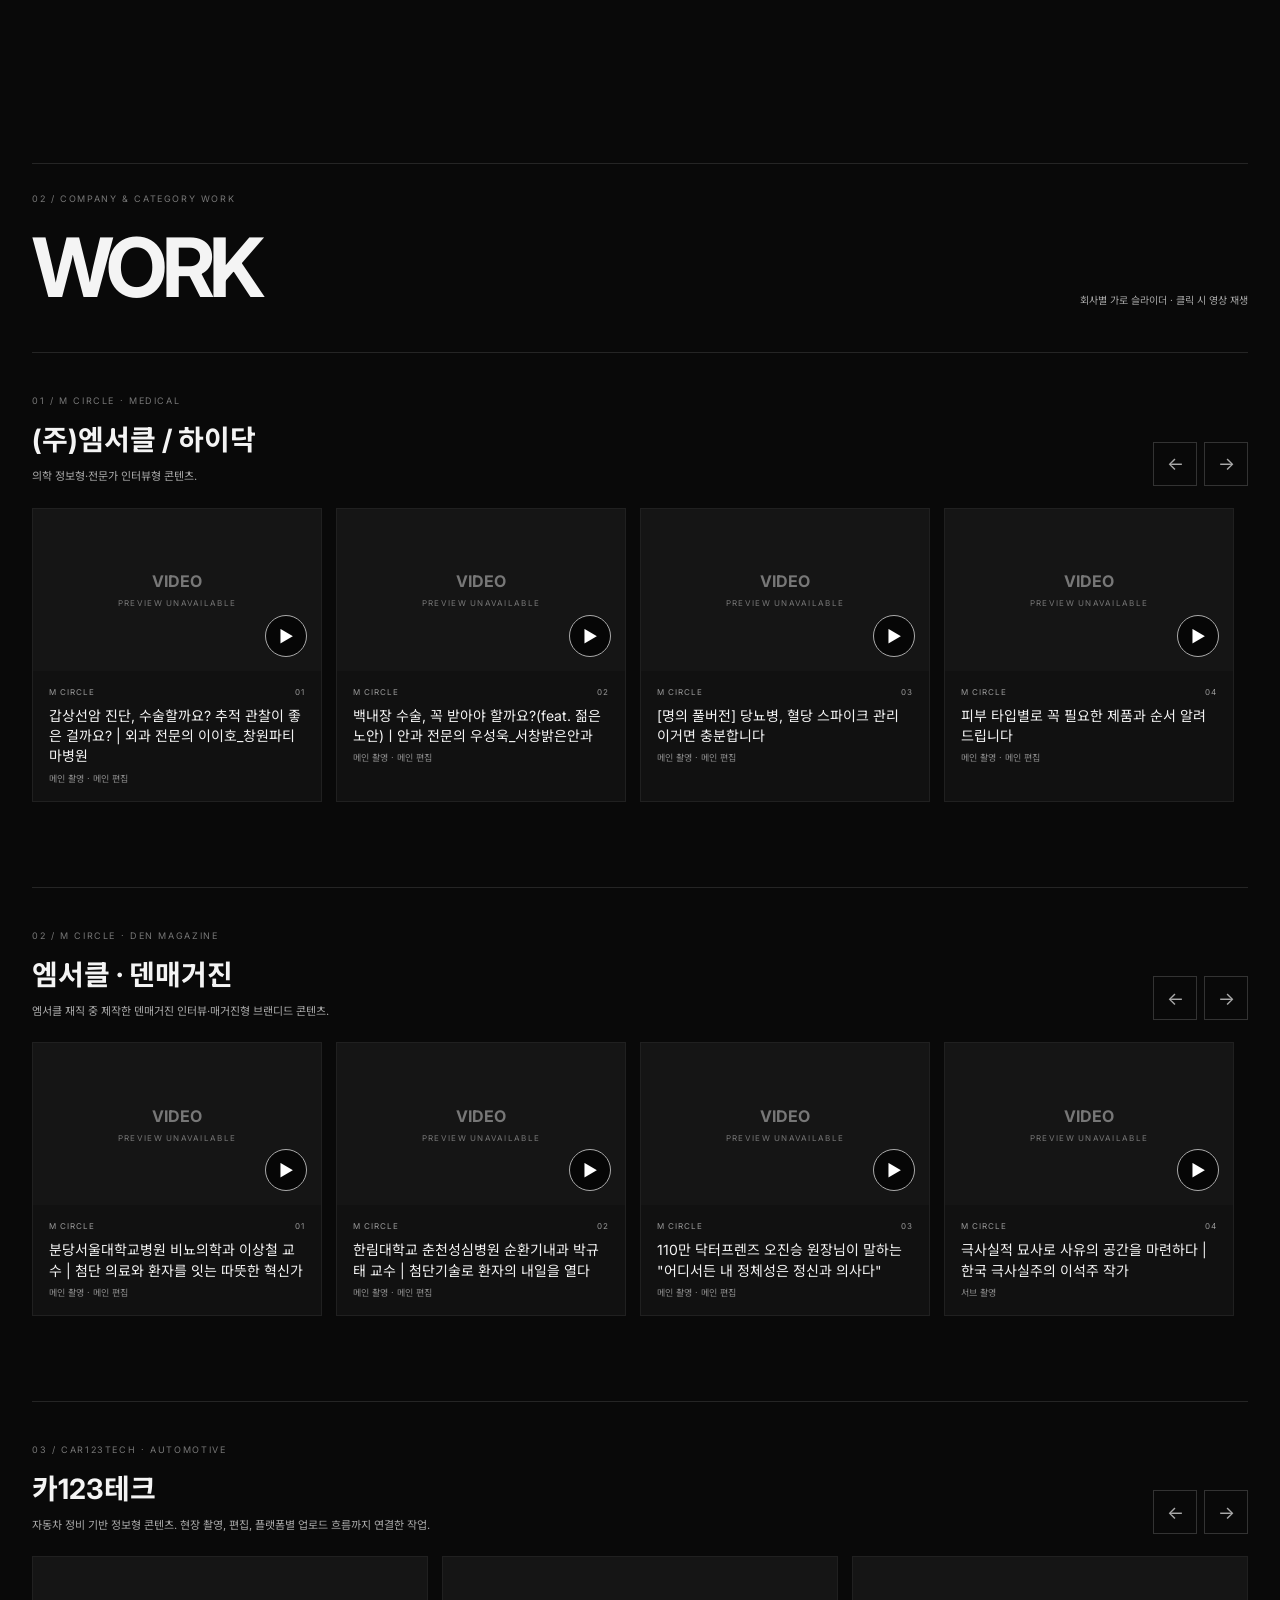
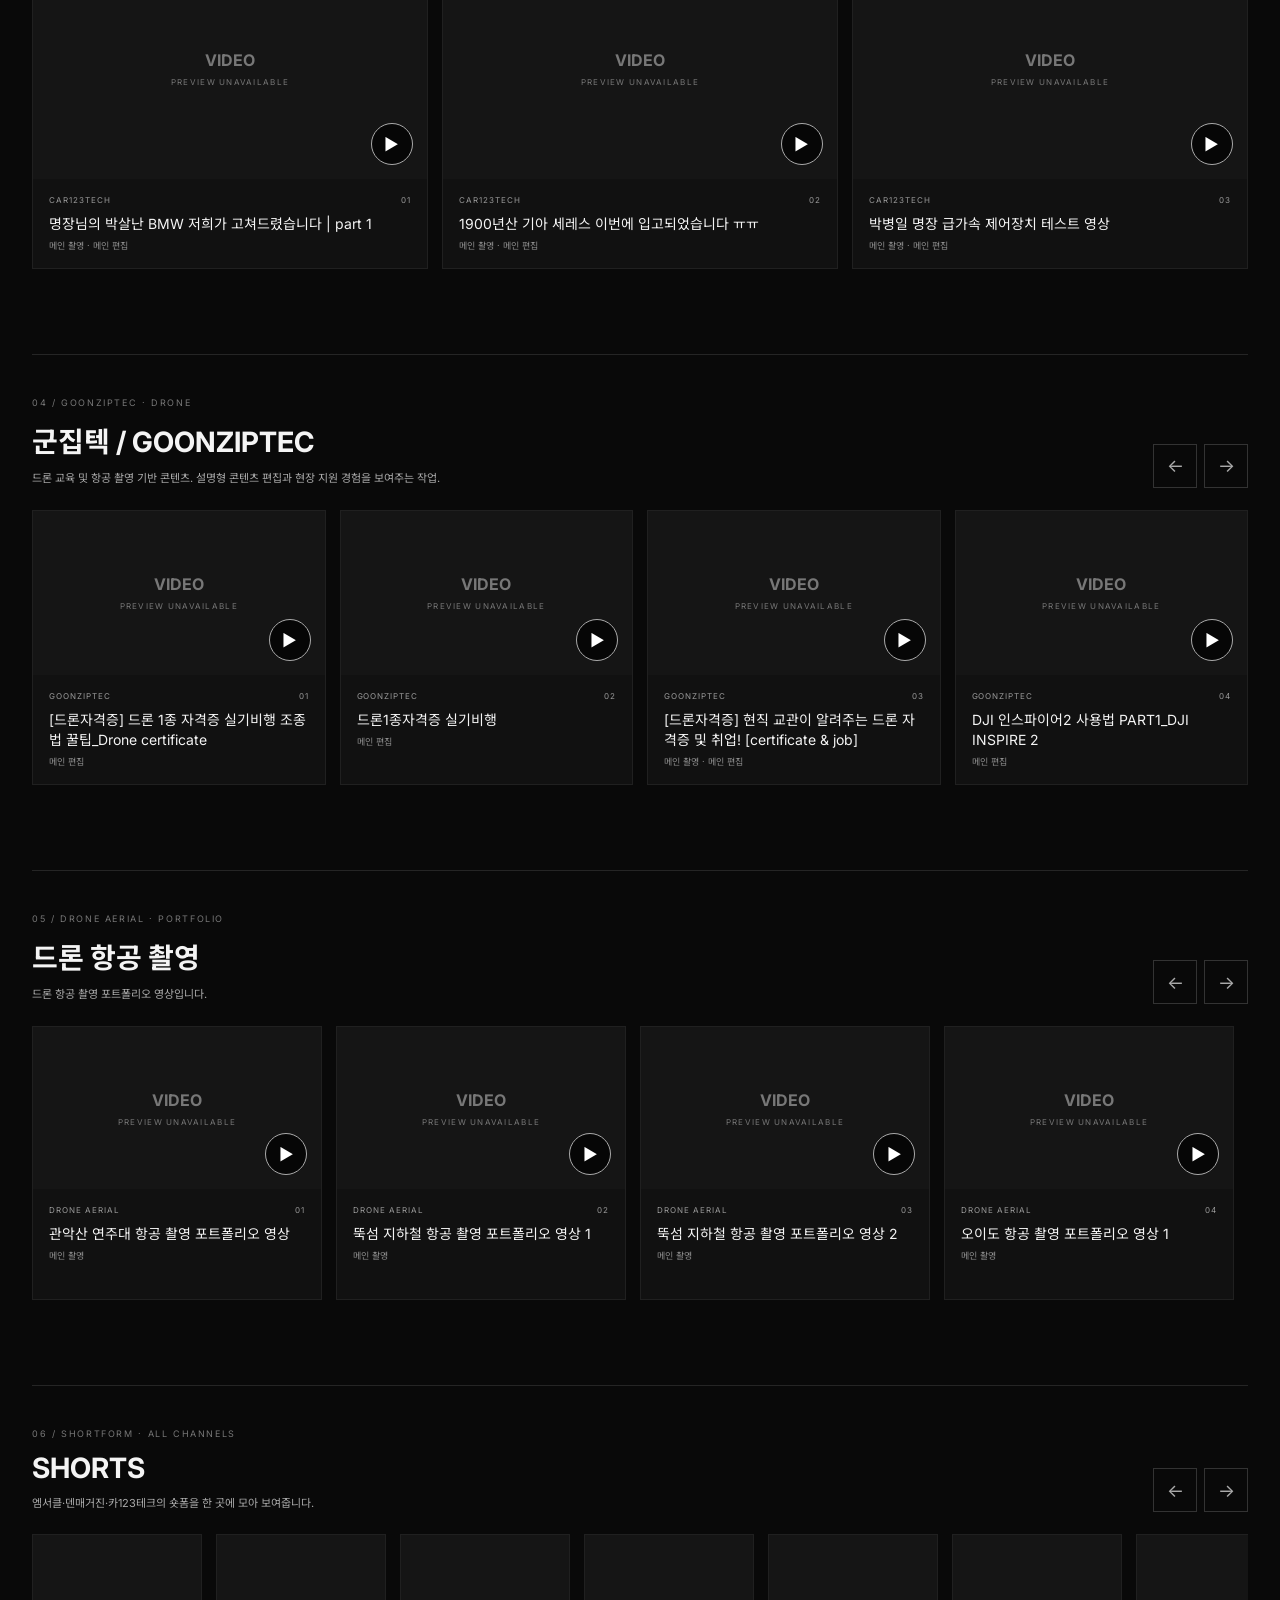
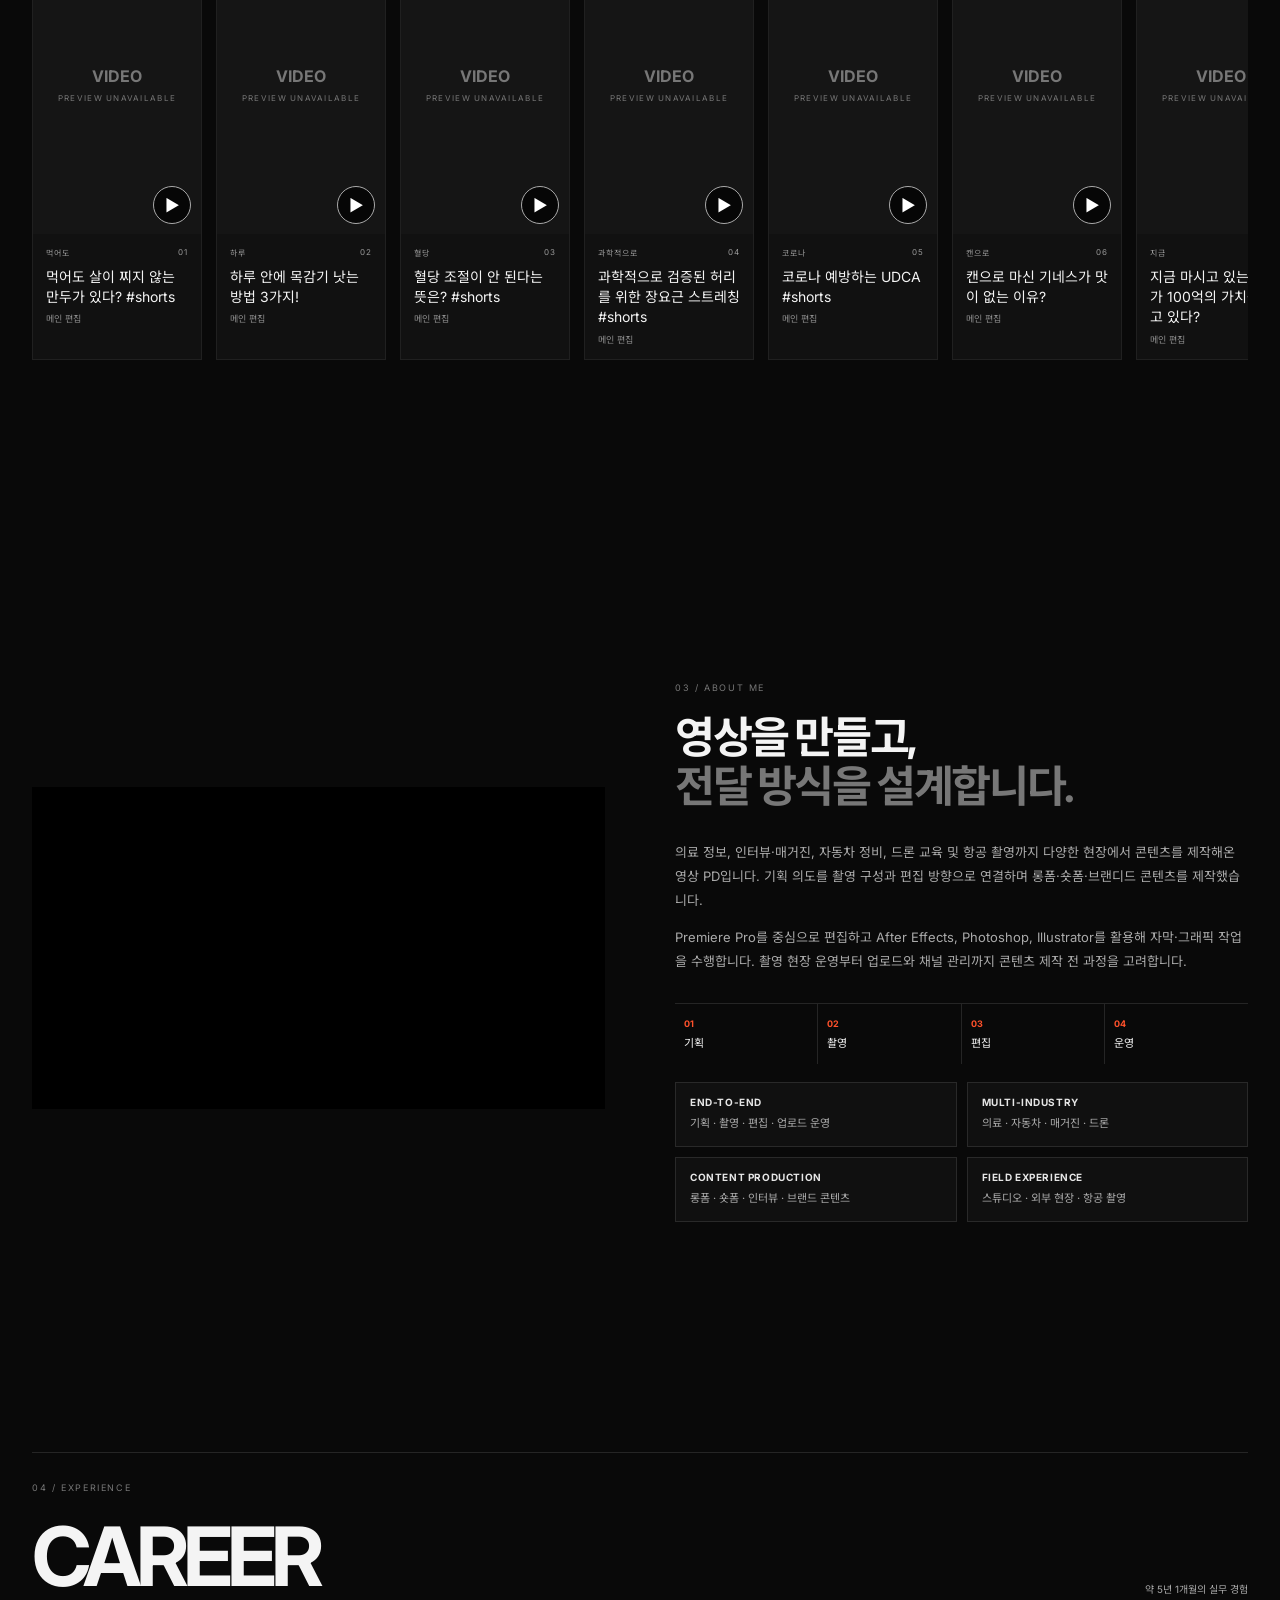
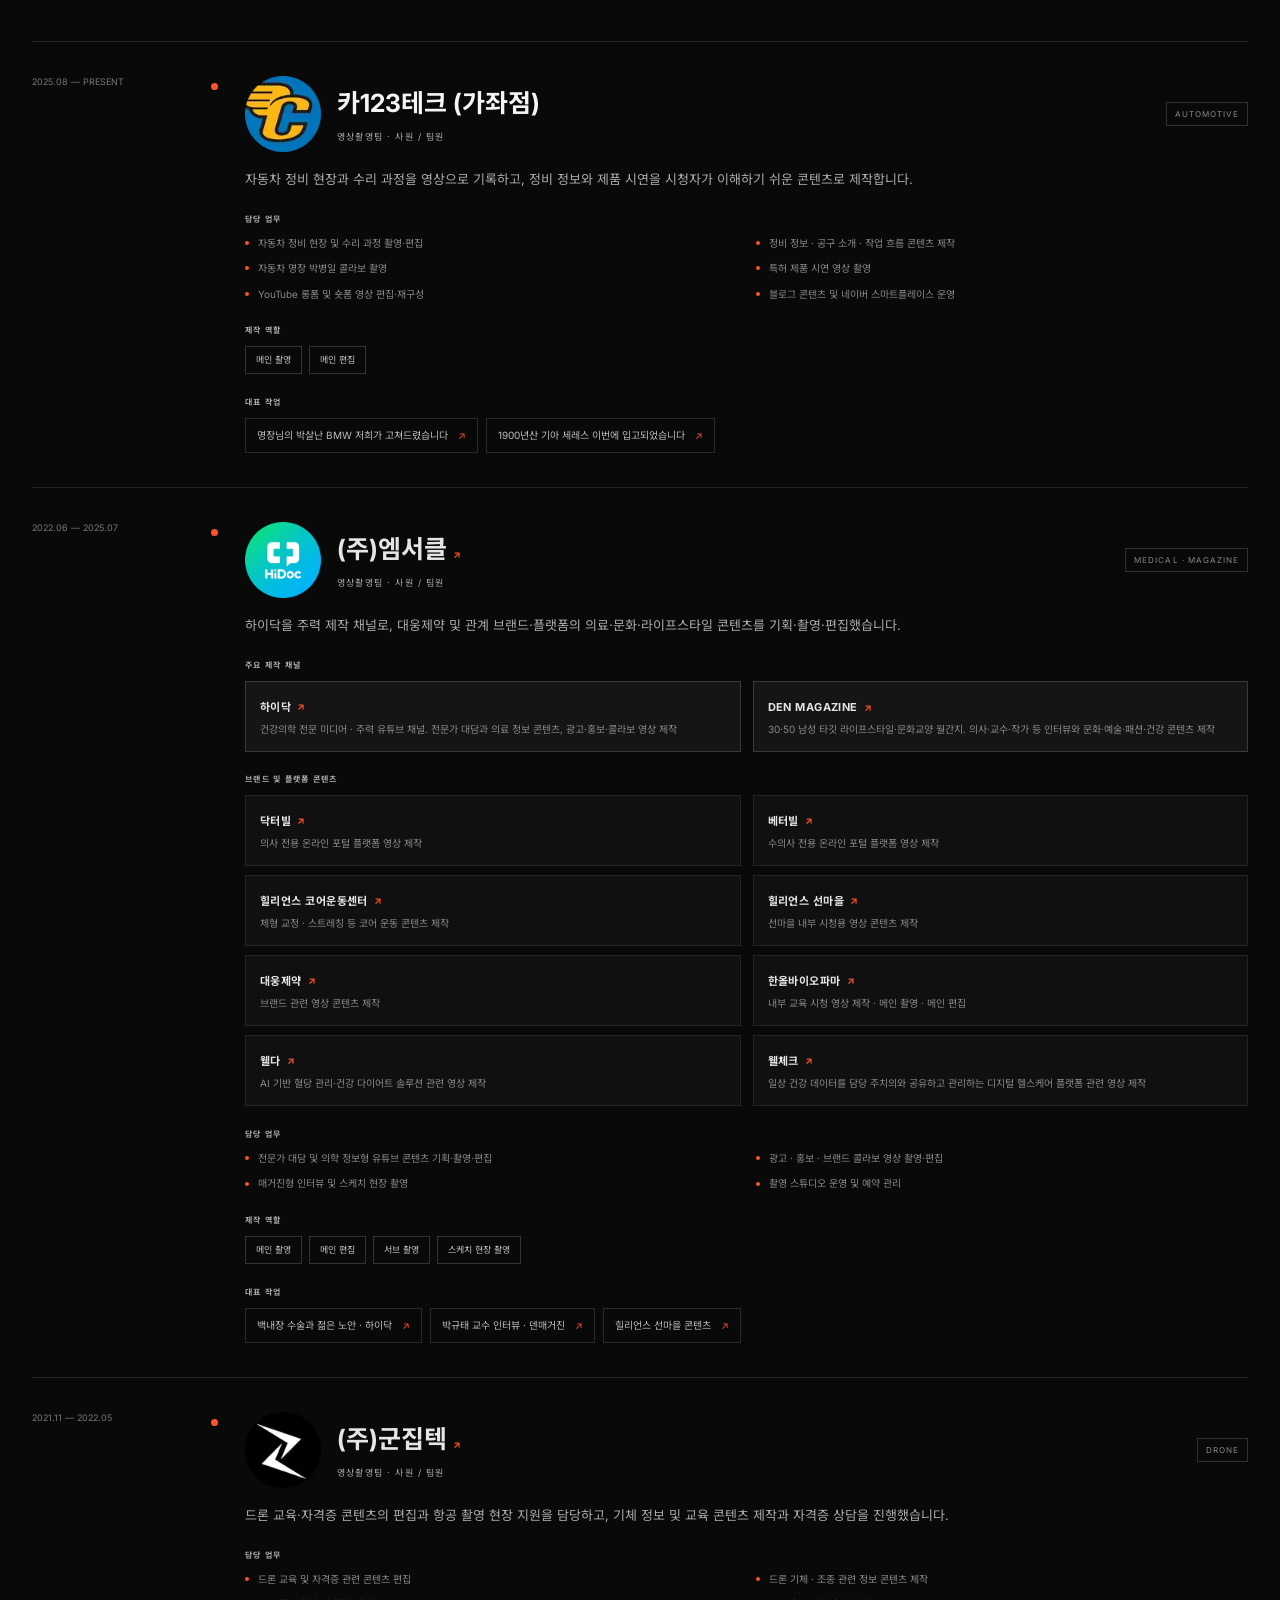
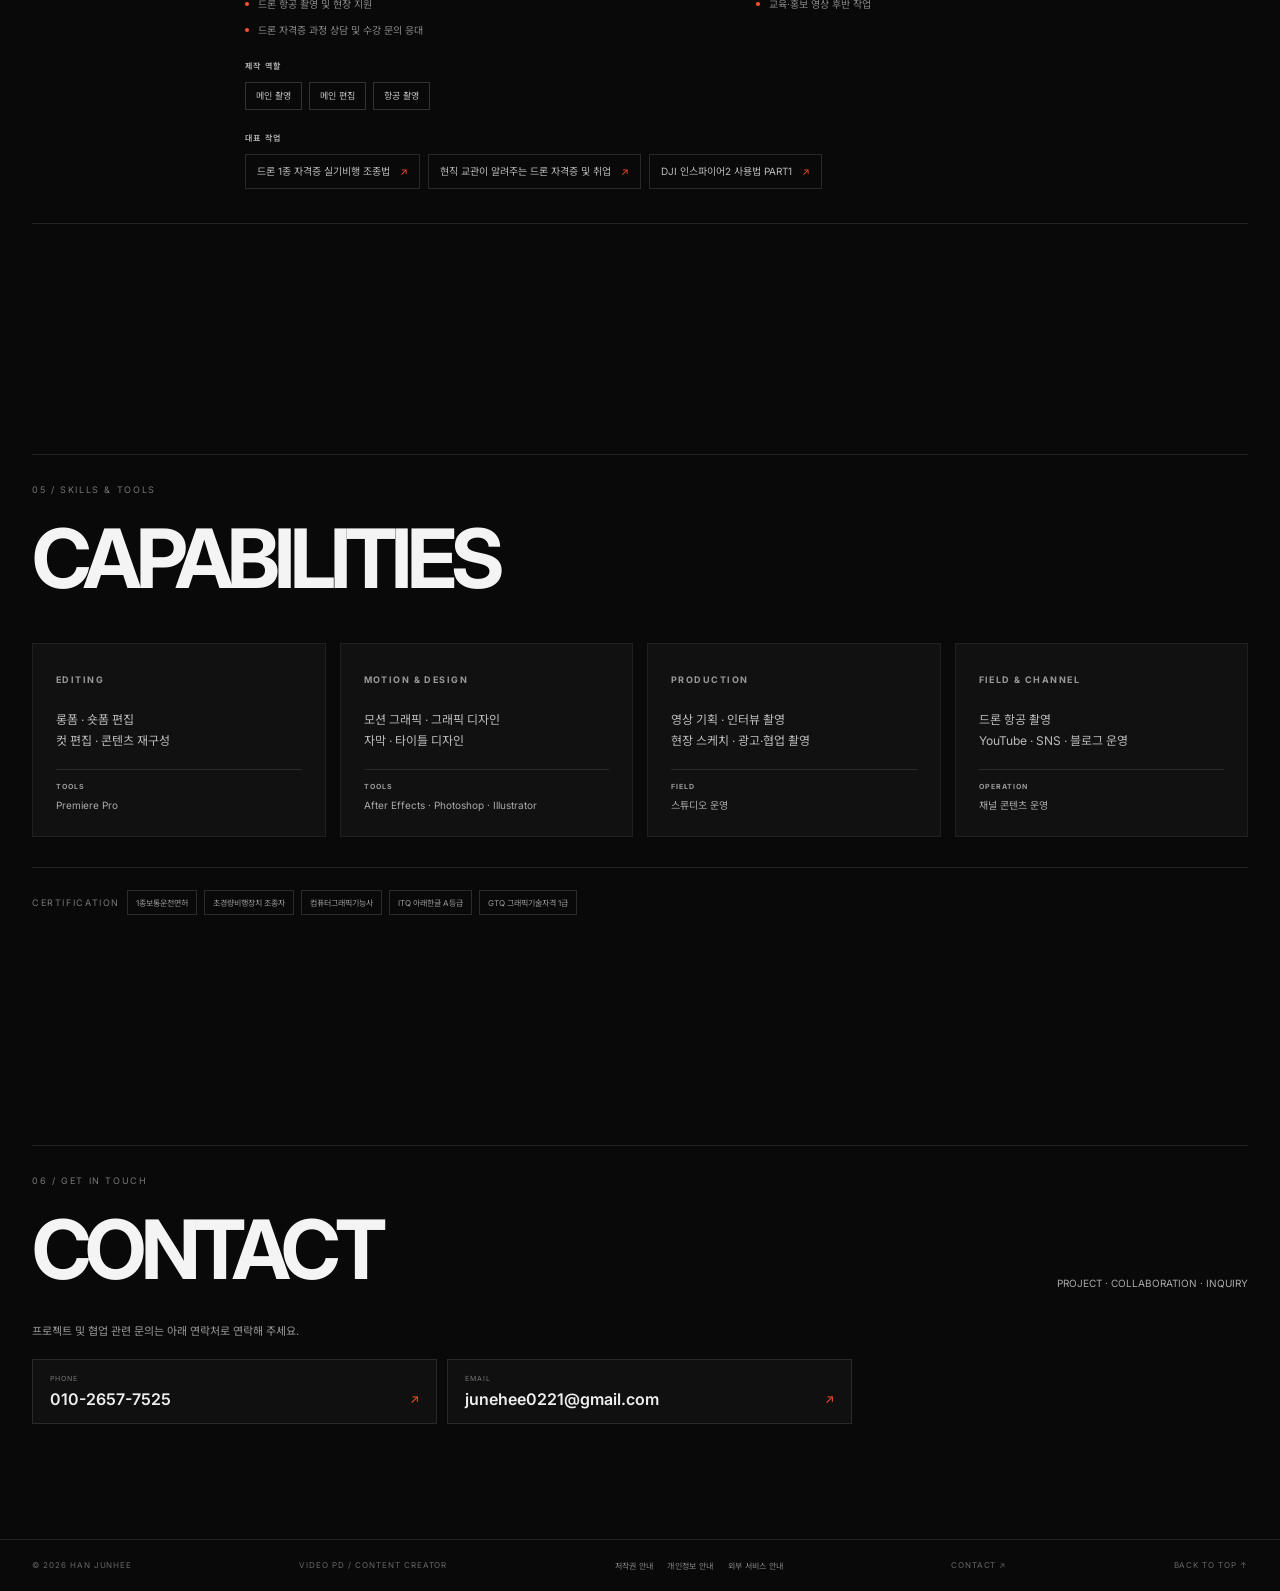
==== commit 9ddffdaf: "Correct career links and refine about and career content" ====
--- a/index.html
+++ b/index.html
@@ -1,4 +1,4 @@
-<!doctype html><html lang="ko"><head><meta charset="utf-8"><meta name="viewport" content="width=device-width,initial-scale=1"><title>HAN JUNHEE — VIDEO PD</title><meta name="description" content="한준희 Video PD portfolio"><link rel="stylesheet" href="style.css?v=20261112-13"></head><body><header><a href="#top"><b>HAN JUNHEE</b><small>VIDEO PD / CONTENT CREATOR</small></a><nav><a href="#selected-work">SELECTED WORK</a><a href="#work">WORK</a><a href="#about">ABOUT</a><a href="#experience">EXPERIENCE</a><a href="#skills">SKILLS</a><a href="#contact">CONTACT</a></nav></header><main id="top"><section class="hero"><div class="hero-copy"><em>VIDEO PD · 5Y 1M+ PRACTICAL EXPERIENCE</em><h1>VIDEO<br><span>PRODUCER</span><i>.</i></h1><p>기획부터 촬영, 편집, 업로드 운영까지<br>콘텐츠 제작의 전 과정을 연결합니다.</p><div class="hero-specialties"><span>MEDICAL</span><span>INTERVIEW</span><span>AUTOMOTIVE</span><span>DRONE</span></div><a class="view" href="#selected-work">VIEW SELECTED WORK ↘</a></div><aside class="hero-aside" aria-label="페이지 목차"><div class="hero-aside-head"><span>CONTENTS</span><span>01 — 05</span></div><div class="hero-index-list"><a class="hero-index-item" href="#selected-work"><span class="hero-index-number">01</span><strong>SELECTED WORK</strong><i aria-hidden="true">↘</i></a><a class="hero-index-item" href="#work"><span class="hero-index-number">02</span><strong>WORK</strong><i aria-hidden="true">↘</i></a><a class="hero-index-item" href="#about"><span class="hero-index-number">03</span><strong>ABOUT</strong><i aria-hidden="true">↘</i></a><a class="hero-index-item" href="#experience"><span class="hero-index-number">04</span><strong>EXPERIENCE</strong><i aria-hidden="true">↘</i></a><a class="hero-index-item" href="#skills"><span class="hero-index-number">05</span><strong>SKILLS</strong><i aria-hidden="true">↘</i></a></div></aside></section><section id="selected-work"><div class="section-head"><div><em>01 / FEATURED PROJECTS</em><h2>SELECTED WORK</h2></div><p>분야별 대표 작업 4편 · 클릭 시 영상 재생</p></div><div id="selected-work-grid" class="selected-work-grid" aria-label="대표 작업 영상">
+<!doctype html><html lang="ko"><head><meta charset="utf-8"><meta name="viewport" content="width=device-width,initial-scale=1"><title>HAN JUNHEE — VIDEO PD</title><meta name="description" content="한준희 Video PD portfolio"><link rel="stylesheet" href="style.css?v=20261117-01"></head><body><header><a href="#top"><b>HAN JUNHEE</b><small>VIDEO PD / CONTENT CREATOR</small></a><nav><a href="#selected-work">SELECTED WORK</a><a href="#work">WORK</a><a href="#about">ABOUT</a><a href="#experience">EXPERIENCE</a><a href="#skills">SKILLS</a><a href="#contact">CONTACT</a></nav></header><main id="top"><section class="hero"><div class="hero-copy"><em>VIDEO PD · 5Y 1M+ PRACTICAL EXPERIENCE</em><h1>VIDEO<br><span>PRODUCER</span><i>.</i></h1><p>기획부터 촬영, 편집, 업로드 운영까지<br>콘텐츠 제작의 전 과정을 연결합니다.</p><div class="hero-specialties"><span>MEDICAL</span><span>INTERVIEW</span><span>AUTOMOTIVE</span><span>DRONE</span></div><a class="view" href="#selected-work">VIEW SELECTED WORK ↘</a></div><aside class="hero-aside" aria-label="페이지 목차"><div class="hero-aside-head"><span>CONTENTS</span><span>01 — 05</span></div><div class="hero-index-list"><a class="hero-index-item" href="#selected-work"><span class="hero-index-number">01</span><strong>SELECTED WORK</strong><i aria-hidden="true">↘</i></a><a class="hero-index-item" href="#work"><span class="hero-index-number">02</span><strong>WORK</strong><i aria-hidden="true">↘</i></a><a class="hero-index-item" href="#about"><span class="hero-index-number">03</span><strong>ABOUT</strong><i aria-hidden="true">↘</i></a><a class="hero-index-item" href="#experience"><span class="hero-index-number">04</span><strong>EXPERIENCE</strong><i aria-hidden="true">↘</i></a><a class="hero-index-item" href="#skills"><span class="hero-index-number">05</span><strong>SKILLS</strong><i aria-hidden="true">↘</i></a></div></aside></section><section id="selected-work"><div class="section-head"><div><em>01 / FEATURED PROJECTS</em><h2>SELECTED WORK</h2></div><p>분야별 대표 작업 4편 · 클릭 시 영상 재생</p></div><div id="selected-work-grid" class="selected-work-grid" aria-label="대표 작업 영상">
 <article class="card ready selected-card" data-video-id="X7_JhaVq3TU" data-video-title="백내장 수술, 꼭 받아야 할까요?(feat. 젊은 노안)ㅣ안과 전문의 우성욱_서창밝은안과" data-video-role="메인 촬영 · 메인 편집" role="button" tabindex="0" aria-label="백내장 수술, 꼭 받아야 할까요?(feat. 젊은 노안)ㅣ안과 전문의 우성욱_서창밝은안과 영상 재생">
   <div class="thumb"><img loading="lazy" src="https://i.ytimg.com/vi/X7_JhaVq3TU/hqdefault.jpg" alt="백내장 수술, 꼭 받아야 할까요?(feat. 젊은 노안)ㅣ안과 전문의 우성욱_서창밝은안과"><span class="play">▶</span></div>
   <div class="info"><div class="meta"><span>MEDICAL</span><span>01</span></div><div class="title">백내장 수술, 꼭 받아야 할까요?(feat. 젊은 노안)ㅣ안과 전문의 우성욱_서창밝은안과</div><div class="role">메인 촬영 · 메인 편집</div></div>
@@ -15,10 +15,10 @@
   <div class="thumb"><img loading="lazy" src="https://i.ytimg.com/vi/22GGFnOV1M8/hqdefault.jpg" alt="명장님의 박살난 BMW 저희가 고쳐드렸습니다 | part 1"><span class="play">▶</span></div>
   <div class="info"><div class="meta"><span>AUTOMOTIVE</span><span>04</span></div><div class="title">명장님의 박살난 BMW 저희가 고쳐드렸습니다 | part 1</div><div class="role">메인 촬영 · 메인 편집</div></div>
 </article>
-</div></section><section id="work"><div class="section-head"><div><em>02 / COMPANY & CATEGORY WORK</em><h2>WORK</h2></div><p>회사별 가로 슬라이더 · 클릭 시 영상 재생</p></div><div id="companies"></div></section><section id="about" class="about"><div class="about-art"><iframe src="https://www.youtube-nocookie.com/embed/ONNxg5ozPZU?autoplay=1&amp;mute=1&amp;loop=1&amp;playlist=ONNxg5ozPZU&amp;controls=0&amp;modestbranding=1&amp;rel=0&amp;playsinline=1" title="ABOUT ME — muted showreel" allow="autoplay; encrypted-media; picture-in-picture; web-share" referrerpolicy="strict-origin-when-cross-origin" loading="lazy"></iframe></div><div><em>03 / ABOUT ME</em><h2>영상을 만들고,<br><span>전달 방식을 설계합니다.</span></h2><p>유튜브 콘텐츠의 기획, 촬영, 편집을 실무에서 지속적으로 수행해온 영상 PD입니다. 의학 정보형, 인터뷰·매거진형, 자동차 정비, 드론 교육 및 항공 촬영 콘텐츠 등 다양한 산업군을 경험했습니다.</p><p>Premiere Pro, After Effects, Photoshop, Illustrator를 활용하며 촬영부터 후반 작업과 업로드 운영 흐름까지 함께 고려하는 제작을 지향합니다.</p><div class="process"><div><b>01</b>기획</div><div><b>02</b>촬영</div><div><b>03</b>편집</div><div><b>04</b>운영</div></div></div></section><section id="experience"><div class="section-head"><div><em>04 / EXPERIENCE</em><h2>CAREER</h2></div><p>약 5년 1개월의 실무 경험</p></div><div class="timeline"><article><div class="career-date"><span>2025.08 — PRESENT</span></div><div class="timeline-marker"><i></i></div><div class="career-detail"><div class="career-heading"><div class="career-company"><div class="career-logo career-logo--car123tech"><img loading="lazy" alt="카123테크 로고" src="[data-uri]"></div><div><h3>카123테크 (가좌점)</h3><small>영상촬영팀 · 사원 / 팀원</small></div></div><span class="career-field">AUTOMOTIVE</span></div><p class="career-summary">자동차 정비 현장과 수리 과정을 영상으로 기록하고, 정비 정보와 제품 시연을 시청자가 이해하기 쉬운 콘텐츠로 제작합니다.</p><div class="career-section"><div class="career-section-title">담당 업무</div><ul class="career-tasks"><li>자동차 정비 현장 및 수리 과정 촬영·편집</li><li>정비 정보 · 공구 소개 · 작업 흐름 콘텐츠 제작</li><li>자동차 명장 박병일 콜라보 촬영</li><li>특허 제품 시연 영상 촬영</li><li>YouTube 롱폼 및 숏폼 영상 편집·재구성</li><li>블로그 콘텐츠 및 네이버 스마트플레이스 운영</li></ul></div><div class="career-section"><div class="career-section-title">제작 역할</div><div class="career-role-tags"><span>메인 촬영</span><span>메인 편집</span></div></div><div class="career-section"><div class="career-section-title">대표 작업</div><div class="career-featured-links"><a href="https://youtu.be/22GGFnOV1M8" target="_blank" rel="noopener noreferrer">명장님의 박살난 BMW 저희가 고쳐드렸습니다<span aria-hidden="true">↗</span></a><a href="https://youtu.be/xni0p0FyI4w" target="_blank" rel="noopener noreferrer">1900년산 기아 세레스 이번에 입고되었습니다<span aria-hidden="true">↗</span></a></div></div></div></article><article><div class="career-date"><span>2022.06 — 2025.07</span></div><div class="timeline-marker"><i></i></div><div class="career-detail"><div class="career-heading"><div class="career-company"><div class="career-logo career-logo--hidoc"><img loading="lazy" alt="하이닥 로고" src="assets/hidoc-logo.png"></div><div><h3><a class="career-brand-link" href="https://www.mcircle.co.kr/" target="_blank" rel="noopener noreferrer">(주)엠서클 <span aria-hidden="true">↗</span></a></h3><small>영상촬영팀 · 사원 / 팀원</small></div></div><span class="career-field">MEDICAL · MAGAZINE</span></div><p class="career-summary">하이닥을 주력 제작 채널로, 대웅제약 및 관계 브랜드·플랫폼의 의료·문화·라이프스타일 콘텐츠를 기획·촬영·편집했습니다.</p><div class="career-section"><div class="career-section-title">주요 브랜드 · 플랫폼 콘텐츠</div><div class="career-brand-grid">
+</div></section><section id="work"><div class="section-head"><div><em>02 / COMPANY & CATEGORY WORK</em><h2>WORK</h2></div><p>회사별 가로 슬라이더 · 클릭 시 영상 재생</p></div><div id="companies"></div></section><section id="about" class="about"><div class="about-art"><iframe src="https://www.youtube-nocookie.com/embed/ONNxg5ozPZU?autoplay=1&amp;mute=1&amp;loop=1&amp;playlist=ONNxg5ozPZU&amp;controls=0&amp;modestbranding=1&amp;rel=0&amp;playsinline=1" title="ABOUT ME — muted showreel" allow="autoplay; encrypted-media; picture-in-picture; web-share" referrerpolicy="strict-origin-when-cross-origin" loading="lazy"></iframe></div><div><em>03 / ABOUT ME</em><h2>영상을 만들고,<br><span>전달 방식을 설계합니다.</span></h2><p>의료 정보, 인터뷰·매거진, 자동차 정비, 드론 교육 및 항공 촬영까지 다양한 현장에서 콘텐츠를 제작해온 영상 PD입니다. 기획 의도를 촬영 구성과 편집 방향으로 연결하며 롱폼·숏폼·브랜디드 콘텐츠를 제작했습니다.</p><p>Premiere Pro를 중심으로 편집하고 After Effects, Photoshop, Illustrator를 활용해 자막·그래픽 작업을 수행합니다. 촬영 현장 운영부터 업로드와 채널 관리까지 콘텐츠 제작 전 과정을 고려합니다.</p><div class="process" aria-label="제작 과정"><div><b>01</b>기획</div><div><b>02</b>촬영</div><div><b>03</b>편집</div><div><b>04</b>운영</div></div><div class="about-strengths" aria-label="핵심 제작 역량"><div><strong>END-TO-END</strong><span>기획 · 촬영 · 편집 · 업로드 운영</span></div><div><strong>MULTI-INDUSTRY</strong><span>의료 · 자동차 · 매거진 · 드론</span></div><div><strong>CONTENT PRODUCTION</strong><span>롱폼 · 숏폼 · 인터뷰 · 브랜드 콘텐츠</span></div><div><strong>FIELD EXPERIENCE</strong><span>스튜디오 · 외부 현장 · 항공 촬영</span></div></div></div></section><section id="experience"><div class="section-head"><div><em>04 / EXPERIENCE</em><h2>CAREER</h2></div><p>약 5년 1개월의 실무 경험</p></div><div class="timeline"><article><div class="career-date"><span>2025.08 — PRESENT</span></div><div class="timeline-marker"><i></i></div><div class="career-detail"><div class="career-heading"><div class="career-company"><div class="career-logo career-logo--car123tech"><img loading="lazy" alt="카123테크 로고" src="[data-uri]"></div><div><h3>카123테크 (가좌점)</h3><small>영상촬영팀 · 사원 / 팀원</small></div></div><span class="career-field">AUTOMOTIVE</span></div><p class="career-summary">자동차 정비 현장과 수리 과정을 영상으로 기록하고, 정비 정보와 제품 시연을 시청자가 이해하기 쉬운 콘텐츠로 제작합니다.</p><div class="career-section"><div class="career-section-title">담당 업무</div><ul class="career-tasks"><li>자동차 정비 현장 및 수리 과정 촬영·편집</li><li>정비 정보 · 공구 소개 · 작업 흐름 콘텐츠 제작</li><li>자동차 명장 박병일 콜라보 촬영</li><li>특허 제품 시연 영상 촬영</li><li>YouTube 롱폼 및 숏폼 영상 편집·재구성</li><li>블로그 콘텐츠 및 네이버 스마트플레이스 운영</li></ul></div><div class="career-section"><div class="career-section-title">제작 역할</div><div class="career-role-tags"><span>메인 촬영</span><span>메인 편집</span></div></div><div class="career-section"><div class="career-section-title">대표 작업</div><div class="career-featured-links"><a href="https://youtu.be/22GGFnOV1M8" target="_blank" rel="noopener noreferrer">명장님의 박살난 BMW 저희가 고쳐드렸습니다<span aria-hidden="true">↗</span></a><a href="https://youtu.be/xni0p0FyI4w" target="_blank" rel="noopener noreferrer">1900년산 기아 세레스 이번에 입고되었습니다<span aria-hidden="true">↗</span></a></div></div></div></article><article><div class="career-date"><span>2022.06 — 2025.07</span></div><div class="timeline-marker"><i></i></div><div class="career-detail"><div class="career-heading"><div class="career-company"><div class="career-logo career-logo--hidoc"><img loading="lazy" alt="하이닥 로고" src="assets/hidoc-logo.png"></div><div><h3><a class="career-brand-link" href="https://www.mcircle.co.kr/" target="_blank" rel="noopener noreferrer">(주)엠서클 <span aria-hidden="true">↗</span></a></h3><small>영상촬영팀 · 사원 / 팀원</small></div></div><span class="career-field">MEDICAL · MAGAZINE</span></div><p class="career-summary">하이닥을 주력 제작 채널로, 대웅제약 및 관계 브랜드·플랫폼의 의료·문화·라이프스타일 콘텐츠를 기획·촬영·편집했습니다.</p><div class="career-section"><div class="career-section-title">주요 제작 채널</div><div class="career-brand-grid career-brand-grid--primary">
 <div><a class="career-brand-link" href="https://news.hidoc.co.kr/" target="_blank" rel="noopener noreferrer"><strong>하이닥 <span aria-hidden="true">↗</span></strong></a><p>건강의학 전문 미디어 · 주력 유튜브 채널. 전문가 대담과 의료 정보 콘텐츠, 광고·홍보·콜라보 영상 제작</p></div>
 <div><a class="career-brand-link" href="https://www.theden.co.kr/" target="_blank" rel="noopener noreferrer"><strong>DEN MAGAZINE <span aria-hidden="true">↗</span></strong></a><p>30·50 남성 타깃 라이프스타일·문화교양 월간지. 의사·교수·작가 등 인터뷰와 문화·예술·패션·건강 콘텐츠 제작</p></div>
-<div><a class="career-brand-link" href="https://www.doctorville.co.kr/intro" target="_blank" rel="noopener noreferrer"><strong>닥터빌 <span aria-hidden="true">↗</span></strong></a><p>의사 전용 온라인 포털 플랫폼 영상 제작</p></div>
+</div><div class="career-section-title career-section-title--sub">브랜드 및 플랫폼 콘텐츠</div><div class="career-brand-grid"><div><a class="career-brand-link" href="https://www.doctorville.co.kr/intro" target="_blank" rel="noopener noreferrer"><strong>닥터빌 <span aria-hidden="true">↗</span></strong></a><p>의사 전용 온라인 포털 플랫폼 영상 제작</p></div>
 <div><a class="career-brand-link" href="https://www.vetterville.co.kr/login" target="_blank" rel="noopener noreferrer"><strong>베터빌 <span aria-hidden="true">↗</span></strong></a><p>수의사 전용 온라인 포털 플랫폼 영상 제작</p></div>
 <div><a class="career-brand-link" href="https://healiencecorecenter.com/" target="_blank" rel="noopener noreferrer"><strong>힐리언스 코어운동센터 <span aria-hidden="true">↗</span></strong></a><p>체형 교정 · 스트레칭 등 코어 운동 콘텐츠 제작</p></div>
 <div><a class="career-brand-link" href="https://www.healience.co.kr/" target="_blank" rel="noopener noreferrer"><strong>힐리언스 선마을 <span aria-hidden="true">↗</span></strong></a><p>선마을 내부 시청용 영상 콘텐츠 제작</p></div>
@@ -26,9 +26,9 @@
 <div><a class="career-brand-link" href="https://hanall.com/kr/" target="_blank" rel="noopener noreferrer"><strong>한올바이오파마 <span aria-hidden="true">↗</span></strong></a><p>내부 교육 시청 영상 제작 · 메인 촬영 · 메인 편집</p></div>
 <div><a class="career-brand-link" href="https://www.welda.co.kr/" target="_blank" rel="noopener noreferrer"><strong>웰다 <span aria-hidden="true">↗</span></strong></a><p>AI 기반 혈당 관리·건강 다이어트 솔루션 관련 영상 제작</p></div>
 <div><a class="career-brand-link" href="https://www.well-check.co.kr/" target="_blank" rel="noopener noreferrer"><strong>웰체크 <span aria-hidden="true">↗</span></strong></a><p>일상 건강 데이터를 담당 주치의와 공유하고 관리하는 디지털 헬스케어 플랫폼 관련 영상 제작</p></div>
-</div><div class="career-section"><div class="career-section-title">담당 업무</div><ul class="career-tasks"><li>전문가 대담 및 의학 정보형 유튜브 콘텐츠 기획·촬영·편집</li><li>광고 · 홍보 · 브랜드 콜라보 영상 촬영·편집</li><li>매거진형 인터뷰 및 스케치 현장 촬영</li><li>촬영 스튜디오 운영 및 예약 관리</li></ul></div><div class="career-section"><div class="career-section-title">제작 역할</div><div class="career-role-tags"><span>메인 촬영</span><span>메인 편집</span><span>서브 촬영</span><span>스케치 현장 촬영</span></div></div><div class="career-section"><div class="career-section-title">대표 작업</div><div class="career-featured-links"><a href="https://youtu.be/X7_JhaVq3TU" target="_blank" rel="noopener noreferrer">간헐적 단식 · 건강 정보 콘텐츠<span aria-hidden="true">↗</span></a><a href="https://youtu.be/GPAFu57FTog" target="_blank" rel="noopener noreferrer">안창홍 작가 인터뷰 · 덴매거진<span aria-hidden="true">↗</span></a><a href="https://youtu.be/CSBLaXRrd7U" target="_blank" rel="noopener noreferrer">힐리언스 선마을 콘텐츠<span aria-hidden="true">↗</span></a></div></div></div></article><article><div class="career-date"><span>2021.11 — 2022.05</span></div><div class="timeline-marker"><i></i></div><div class="career-detail"><div class="career-heading"><div class="career-company"><div class="career-logo career-logo--goonziptec"><img loading="lazy" alt="군집텍 로고" src="[data-uri]"></div><div><h3><a class="career-brand-link" href="http://goonziptec.com/" target="_blank" rel="noopener noreferrer">(주)군집텍 <span aria-hidden="true">↗</span></a></h3><small>영상촬영팀 · 사원 / 팀원</small></div></div><span class="career-field">DRONE</span></div><p class="career-summary">드론 교육·자격증 콘텐츠의 편집과 항공 촬영 현장 지원을 담당하고, 기체 정보 및 교육 콘텐츠 제작과 자격증 상담을 진행했습니다.</p><div class="career-section"><div class="career-section-title">담당 업무</div><ul class="career-tasks"><li>드론 교육 및 자격증 관련 콘텐츠 편집</li><li>드론 기체 · 조종 관련 정보 콘텐츠 제작</li><li>드론 항공 촬영 및 현장 지원</li><li>교육·홍보 영상 후반 작업</li><li>드론 자격증 과정 상담 및 수강 문의 응대</li></ul></div><div class="career-section"><div class="career-section-title">제작 역할</div><div class="career-role-tags"><span>메인 촬영</span><span>메인 편집</span><span>항공 촬영</span></div></div><div class="career-section"><div class="career-section-title">대표 작업</div><div class="career-featured-links"><a href="https://youtu.be/Ypy3hjNoBPk" target="_blank" rel="noopener noreferrer">드론 1종 자격증 실기비행 조종법<span aria-hidden="true">↗</span></a><a href="https://youtu.be/F-184RGSwLI" target="_blank" rel="noopener noreferrer">현직 교관이 알려주는 드론 자격증 및 취업<span aria-hidden="true">↗</span></a><a href="https://youtu.be/vVue27dWUuk" target="_blank" rel="noopener noreferrer">DJI 인스파이어2 사용법 PART1<span aria-hidden="true">↗</span></a></div></div></div></article></div></section><section id="skills"><div class="section-head"><div><em>05 / SKILLS & TOOLS</em><h2>CAPABILITIES</h2></div></div><div class="skills">
+</div><div class="career-section"><div class="career-section-title">담당 업무</div><ul class="career-tasks"><li>전문가 대담 및 의학 정보형 유튜브 콘텐츠 기획·촬영·편집</li><li>광고 · 홍보 · 브랜드 콜라보 영상 촬영·편집</li><li>매거진형 인터뷰 및 스케치 현장 촬영</li><li>촬영 스튜디오 운영 및 예약 관리</li></ul></div><div class="career-section"><div class="career-section-title">제작 역할</div><div class="career-role-tags"><span>메인 촬영</span><span>메인 편집</span><span>서브 촬영</span><span>스케치 현장 촬영</span></div></div><div class="career-section"><div class="career-section-title">대표 작업</div><div class="career-featured-links"><a href="https://youtu.be/X7_JhaVq3TU" target="_blank" rel="noopener noreferrer">백내장 수술과 젊은 노안 · 하이닥<span aria-hidden="true">↗</span></a><a href="https://youtu.be/GPAFu57FTog" target="_blank" rel="noopener noreferrer">박규태 교수 인터뷰 · 덴매거진<span aria-hidden="true">↗</span></a><a href="https://youtu.be/CSBLaXRrd7U" target="_blank" rel="noopener noreferrer">힐리언스 선마을 콘텐츠<span aria-hidden="true">↗</span></a></div></div></div></article><article><div class="career-date"><span>2021.11 — 2022.05</span></div><div class="timeline-marker"><i></i></div><div class="career-detail"><div class="career-heading"><div class="career-company"><div class="career-logo career-logo--goonziptec"><img loading="lazy" alt="군집텍 로고" src="[data-uri]"></div><div><h3><a class="career-brand-link" href="http://goonziptec.com/" target="_blank" rel="noopener noreferrer">(주)군집텍 <span aria-hidden="true">↗</span></a></h3><small>영상촬영팀 · 사원 / 팀원</small></div></div><span class="career-field">DRONE</span></div><p class="career-summary">드론 교육·자격증 콘텐츠의 편집과 항공 촬영 현장 지원을 담당하고, 기체 정보 및 교육 콘텐츠 제작과 자격증 상담을 진행했습니다.</p><div class="career-section"><div class="career-section-title">담당 업무</div><ul class="career-tasks"><li>드론 교육 및 자격증 관련 콘텐츠 편집</li><li>드론 기체 · 조종 관련 정보 콘텐츠 제작</li><li>드론 항공 촬영 및 현장 지원</li><li>교육·홍보 영상 후반 작업</li><li>드론 자격증 과정 상담 및 수강 문의 응대</li></ul></div><div class="career-section"><div class="career-section-title">제작 역할</div><div class="career-role-tags"><span>메인 촬영</span><span>메인 편집</span><span>항공 촬영</span></div></div><div class="career-section"><div class="career-section-title">대표 작업</div><div class="career-featured-links"><a href="https://youtu.be/Ypy3hjNoBPk" target="_blank" rel="noopener noreferrer">드론 1종 자격증 실기비행 조종법<span aria-hidden="true">↗</span></a><a href="https://youtu.be/F-184RGSwLI" target="_blank" rel="noopener noreferrer">현직 교관이 알려주는 드론 자격증 및 취업<span aria-hidden="true">↗</span></a><a href="https://youtu.be/vVue27dWUuk" target="_blank" rel="noopener noreferrer">DJI 인스파이어2 사용법 PART1<span aria-hidden="true">↗</span></a></div></div></div></article></div></section><section id="skills"><div class="section-head"><div><em>05 / SKILLS & TOOLS</em><h2>CAPABILITIES</h2></div></div><div class="skills">
 <div><b>EDITING</b><p>롱폼 · 숏폼 편집<br>컷 편집 · 콘텐츠 재구성</p><small class="skill-tools"><strong>TOOLS</strong>Premiere Pro</small></div>
 <div><b>MOTION & DESIGN</b><p>모션 그래픽 · 그래픽 디자인<br>자막 · 타이틀 디자인</p><small class="skill-tools"><strong>TOOLS</strong>After Effects · Photoshop · Illustrator</small></div>
 <div><b>PRODUCTION</b><p>영상 기획 · 인터뷰 촬영<br>현장 스케치 · 광고·협업 촬영</p><small class="skill-tools"><strong>FIELD</strong>스튜디오 운영</small></div>
 <div><b>FIELD & CHANNEL</b><p>드론 항공 촬영<br>YouTube · SNS · 블로그 운영</p><small class="skill-tools"><strong>OPERATION</strong>채널 콘텐츠 운영</small></div>
-</div><div class="cert"><em>CERTIFICATION</em><span>1종보통운전면허</span><span>초경량비행장치 조종자</span><span>컴퓨터그래픽기능사</span><span>ITQ 아래한글 A등급</span><span>GTQ 그래픽기술자격 1급</span></div></section><section id="contact" class="contact-section"><div class="section-head"><div><em>06 / GET IN TOUCH</em><h2>CONTACT</h2></div><p>PROJECT · COLLABORATION · INQUIRY</p></div><p class="contact-intro">프로젝트 및 협업 관련 문의는 아래 연락처로 연락해 주세요.</p><div class="contact-links"><a class="contact-link" href="tel:01026577525"><span>PHONE</span><strong>010-2657-7525</strong><i aria-hidden="true">↗</i></a><a class="contact-link" href="mailto:junehee0221@gmail.com"><span>EMAIL</span><strong>junehee0221@gmail.com</strong><i aria-hidden="true">↗</i></a></div></section></main><footer>© 2026 HAN JUNHEE <span>VIDEO PD / CONTENT CREATOR</span><div class="footer-legal" aria-label="법적 안내"><a href="legal.html#copyright">저작권 안내</a><a href="legal.html#privacy">개인정보 안내</a><a href="legal.html#external">외부 서비스 안내</a></div><a href="#contact">CONTACT ↗</a><a href="#top">BACK TO TOP ↑</a></footer><div id="modal" class="modal"><div class="backdrop" data-close></div><div class="modal-box"><button data-close>×</button><div id="player"></div><div><h3 id="m-title"></h3><p id="m-role"></p></div></div></div><script src="app.js?v=20261116-01"></script></body></html>+</div><div class="cert"><em>CERTIFICATION</em><span>1종보통운전면허</span><span>초경량비행장치 조종자</span><span>컴퓨터그래픽기능사</span><span>ITQ 아래한글 A등급</span><span>GTQ 그래픽기술자격 1급</span></div></section><section id="contact" class="contact-section"><div class="section-head"><div><em>06 / GET IN TOUCH</em><h2>CONTACT</h2></div><p>PROJECT · COLLABORATION · INQUIRY</p></div><p class="contact-intro">프로젝트 및 협업 관련 문의는 아래 연락처로 연락해 주세요.</p><div class="contact-links"><a class="contact-link" href="tel:01026577525"><span>PHONE</span><strong>010-2657-7525</strong><i aria-hidden="true">↗</i></a><a class="contact-link" href="mailto:junehee0221@gmail.com"><span>EMAIL</span><strong>junehee0221@gmail.com</strong><i aria-hidden="true">↗</i></a></div></section></main><footer>© 2026 HAN JUNHEE <span>VIDEO PD / CONTENT CREATOR</span><div class="footer-legal" aria-label="법적 안내"><a href="legal.html#copyright">저작권 안내</a><a href="legal.html#privacy">개인정보 안내</a><a href="legal.html#external">외부 서비스 안내</a></div><a href="#contact">CONTACT ↗</a><a href="#top">BACK TO TOP ↑</a></footer><div id="modal" class="modal" role="dialog" aria-modal="true" aria-labelledby="m-title" aria-describedby="m-role" aria-hidden="true"><div class="backdrop" data-close></div><div class="modal-box" tabindex="-1"><button type="button" data-close aria-label="영상 닫기">×</button><div id="player"></div><div><h3 id="m-title"></h3><p id="m-role"></p></div></div></div><script src="app.js?v=20261117-01"></script></body></html>
--- a/style.css
+++ b/style.css
@@ -264,3 +264,28 @@
 
 /* Car123Tech has three entries: keep all three cards fully visible on desktop. */
 @media(min-width:901px){.car123-company .rail{grid-auto-columns:minmax(250px,calc((100% - 28px)/3))}}
+
+/* Portfolio refinement: readable career hierarchy and keyboard accessibility */
+.about-strengths{display:grid;grid-template-columns:repeat(2,minmax(0,1fr));gap:10px;margin-top:18px}
+.about-strengths>div{padding:13px 14px;border:1px solid #292929;background:#101010;min-width:0}
+.about-strengths strong{display:block;color:#e6e6e6;font-size:10px;letter-spacing:.06em;margin-bottom:7px}
+.about-strengths span{display:block;color:#aaa;font-size:11px;line-height:1.6}
+.career-section-title--sub{margin-top:21px}
+.career-brand-grid--primary>div{background:#151515;border-color:#393939}
+.card.ready[role="button"]{cursor:pointer}
+.card.ready:focus-visible,.arrows button:focus-visible,.modal-box button:focus-visible,header a:focus-visible,.contact-link:focus-visible{outline:2px solid var(--red);outline-offset:3px}
+.modal-box{max-height:calc(100dvh - 24px);overflow-y:auto}
+.modal-box>button{cursor:pointer}
+header small,.meta,.skills b,.skill-tools strong{color:#999}
+.section-head>p,.company-desc,.career-section-title,.timeline small{color:#aaa}
+@media(max-width:600px){
+ .selected-work-grid{grid-template-columns:1fr;gap:13px}
+ .selected-work-grid .info{padding:14px}
+ .selected-work-grid .title{font-size:14px;min-height:0}
+ .selected-work-grid .role{font-size:10px}
+ .selected-work-grid .meta{font-size:9px}
+ .about-strengths{grid-template-columns:1fr;gap:8px}
+ .about-strengths>div{padding:11px 13px}
+ .modal-box h3{font-size:15px;overflow-wrap:anywhere}
+}
+@media(prefers-reduced-motion:reduce){html{scroll-behavior:auto}*,*::before,*::after{animation-duration:.01ms!important;animation-iteration-count:1!important;transition-duration:.01ms!important;scroll-behavior:auto!important}}
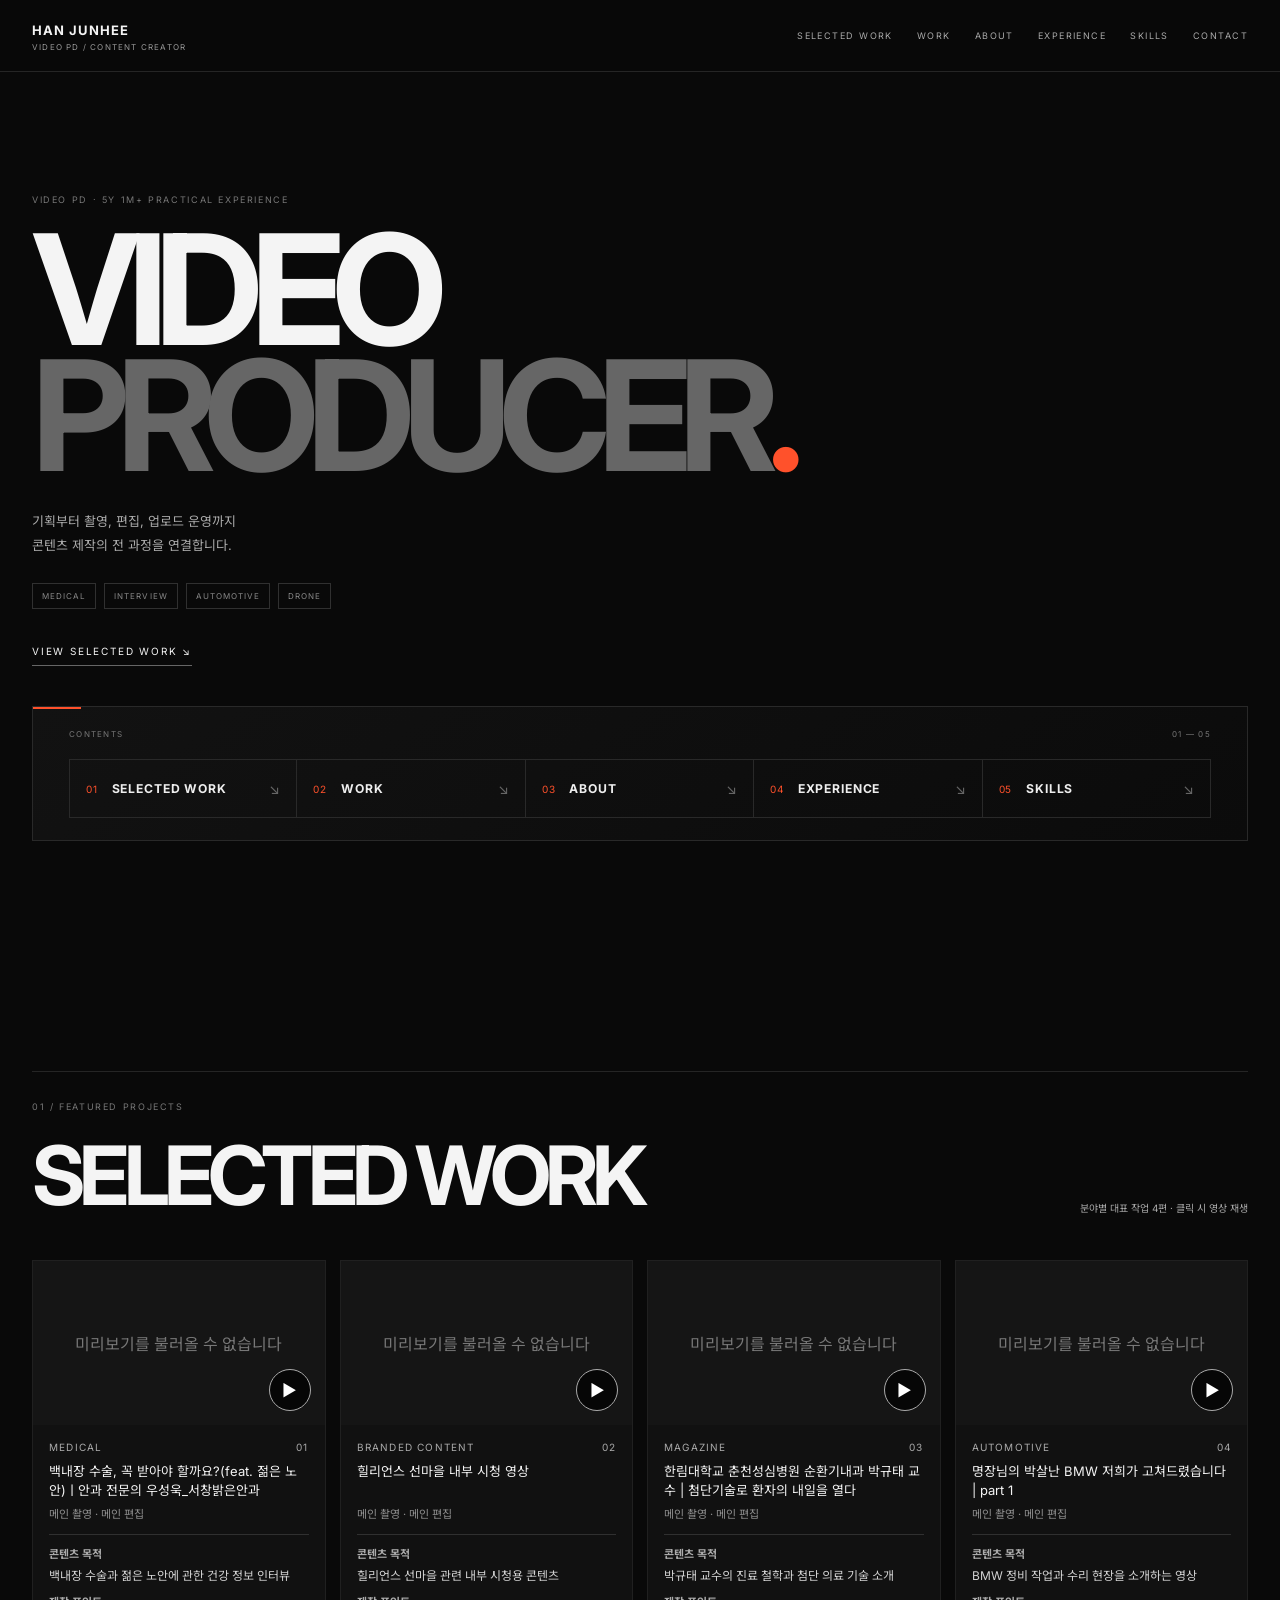
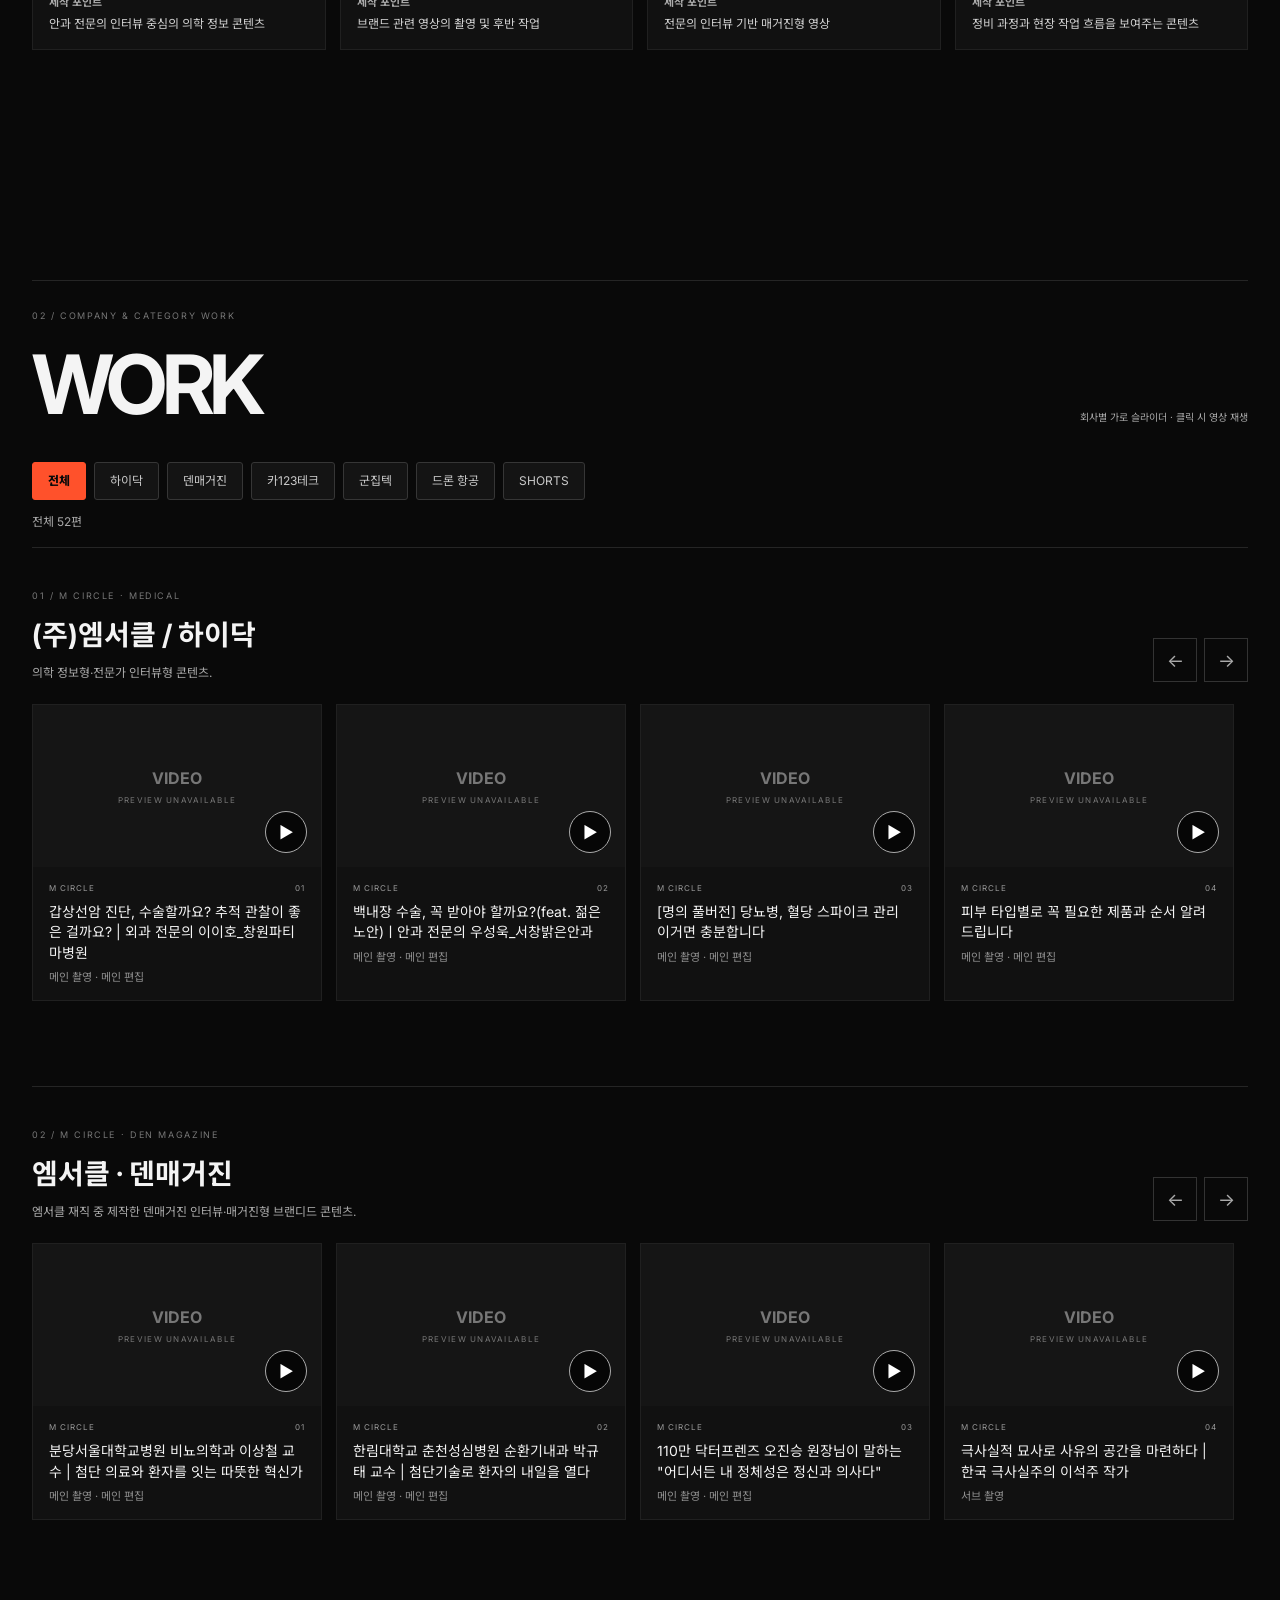
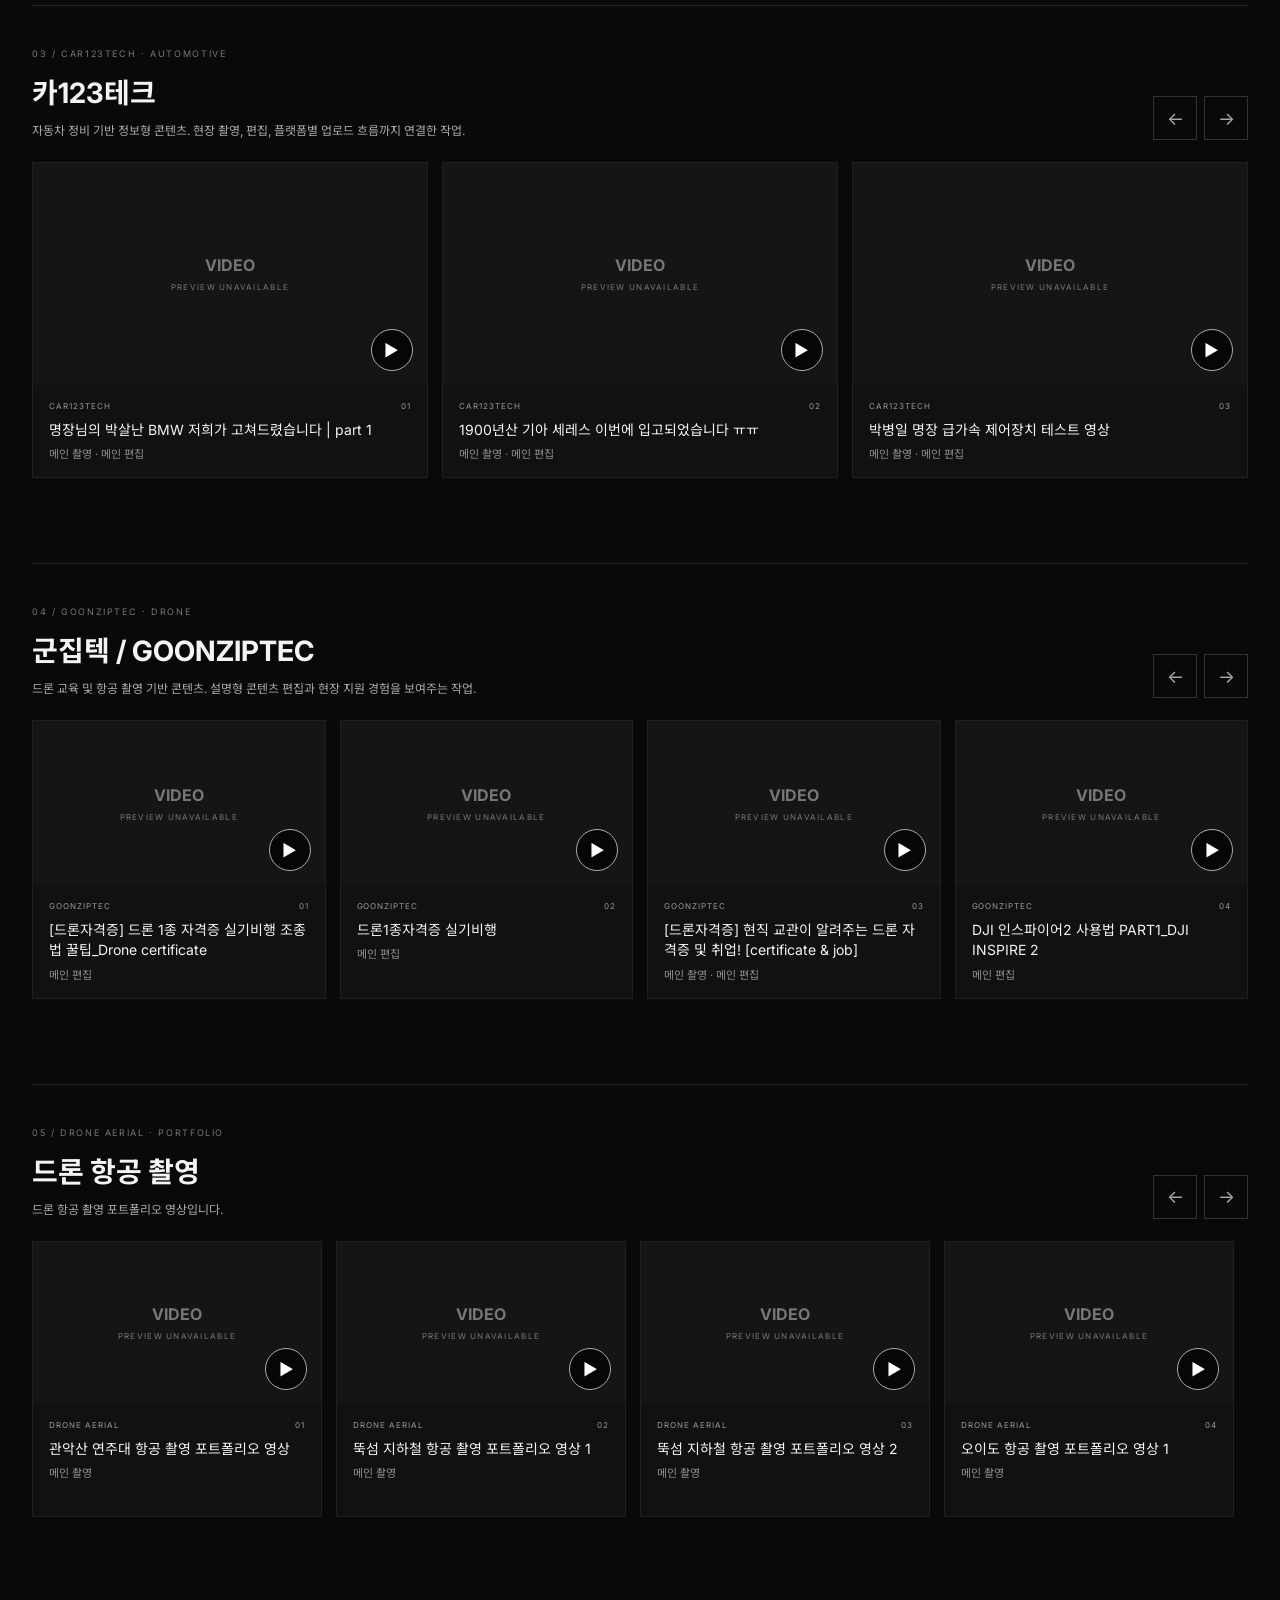
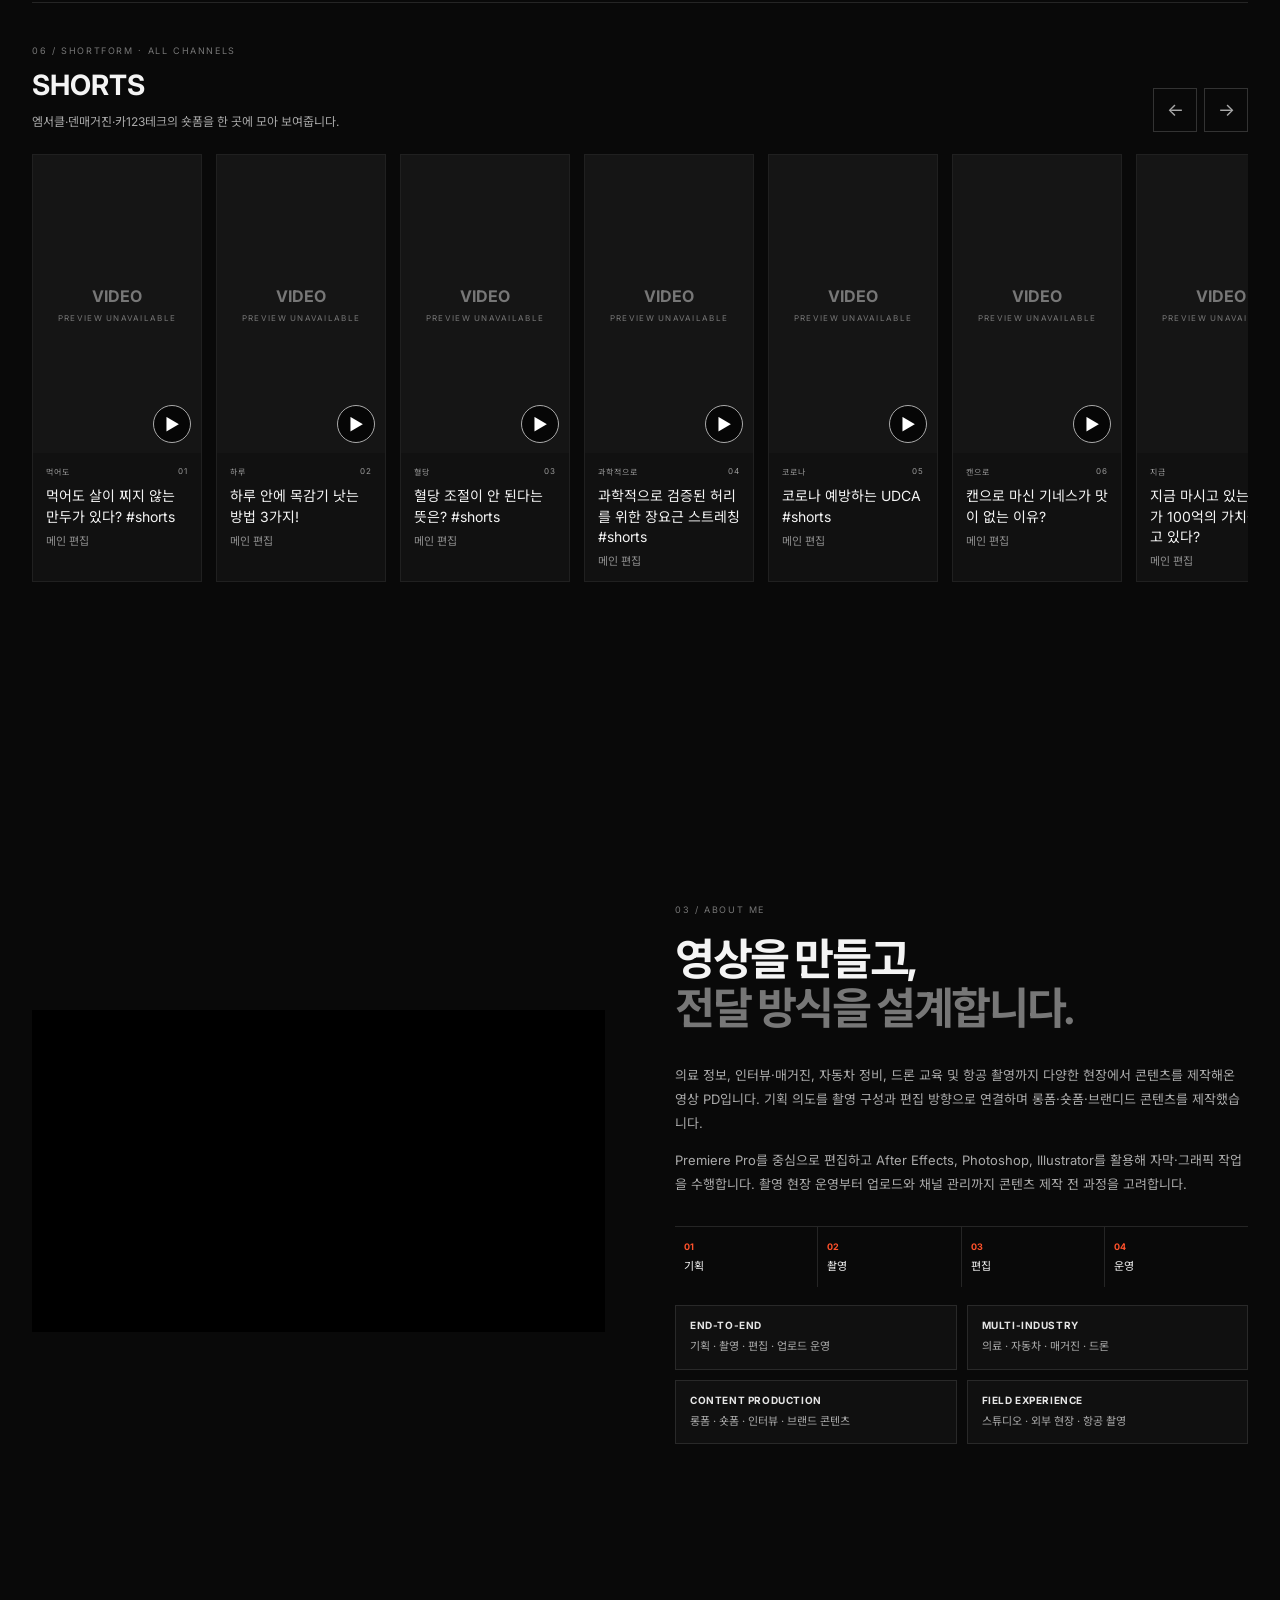
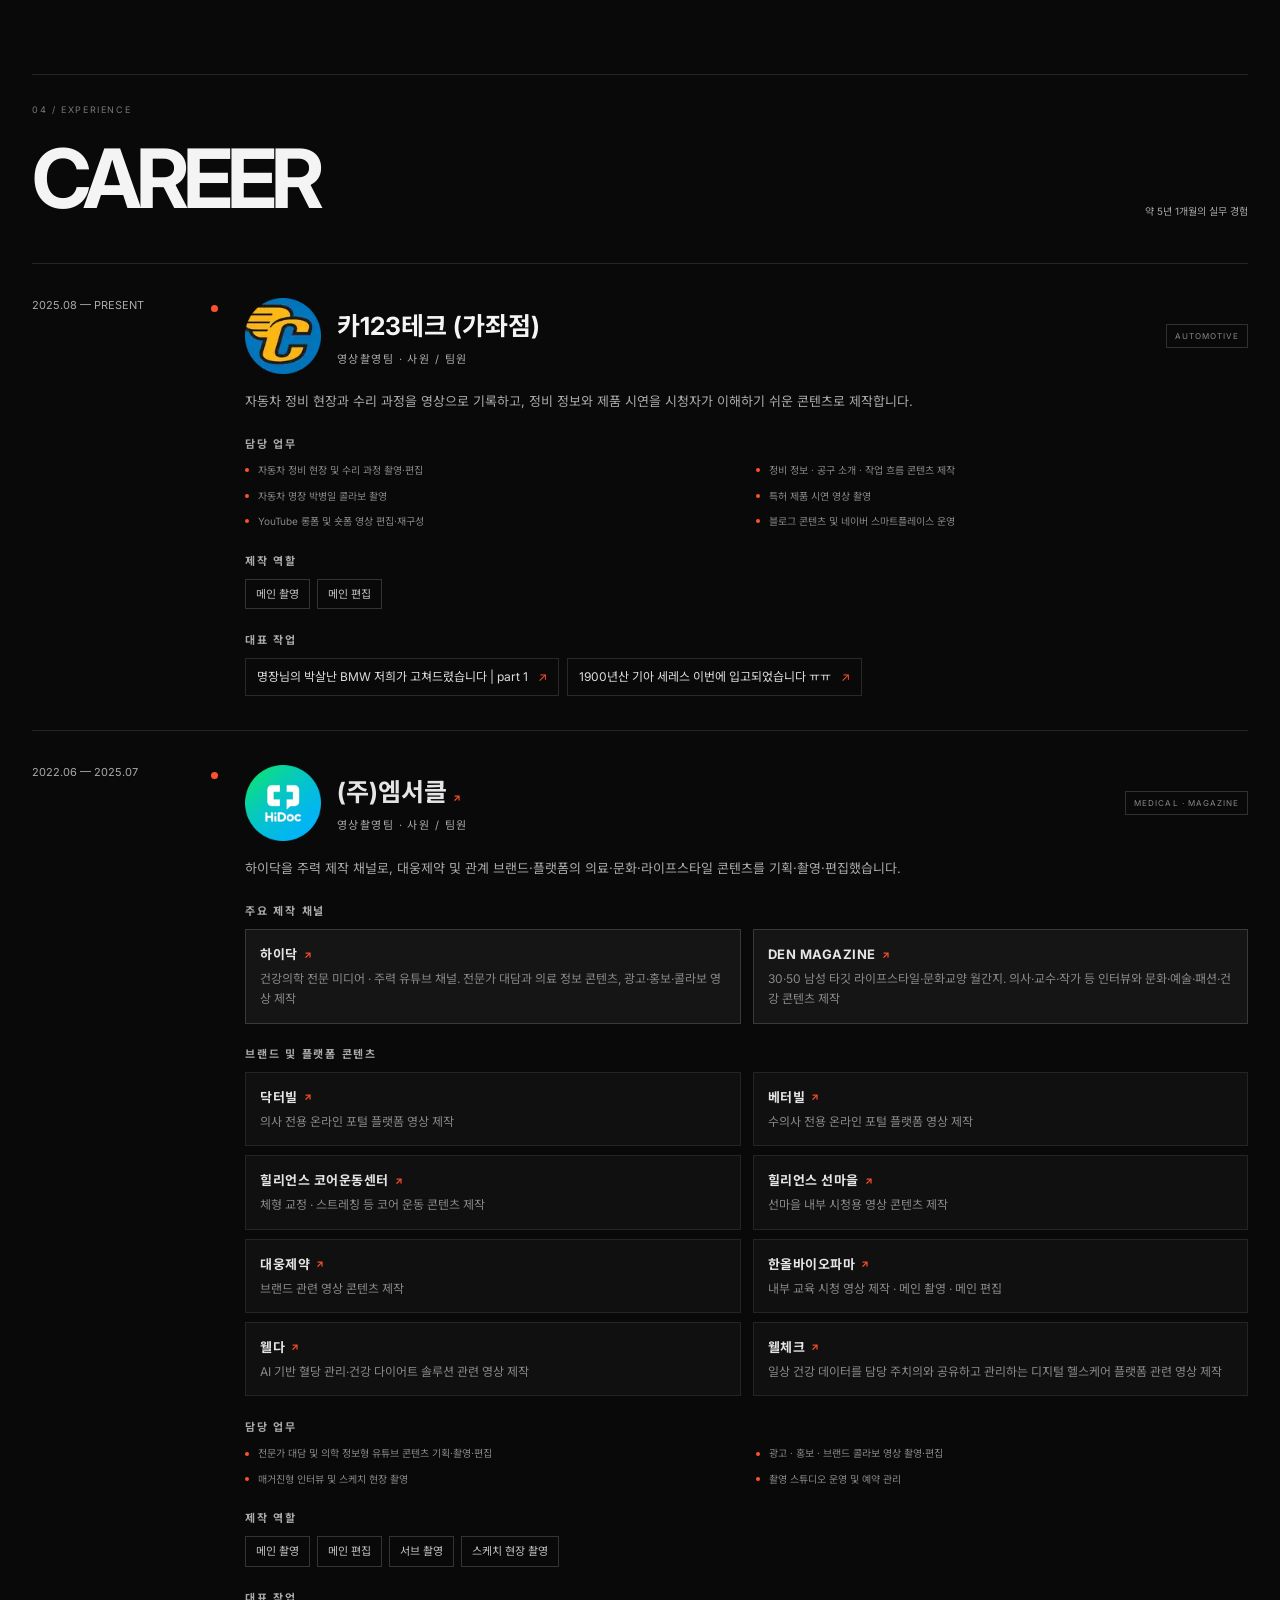
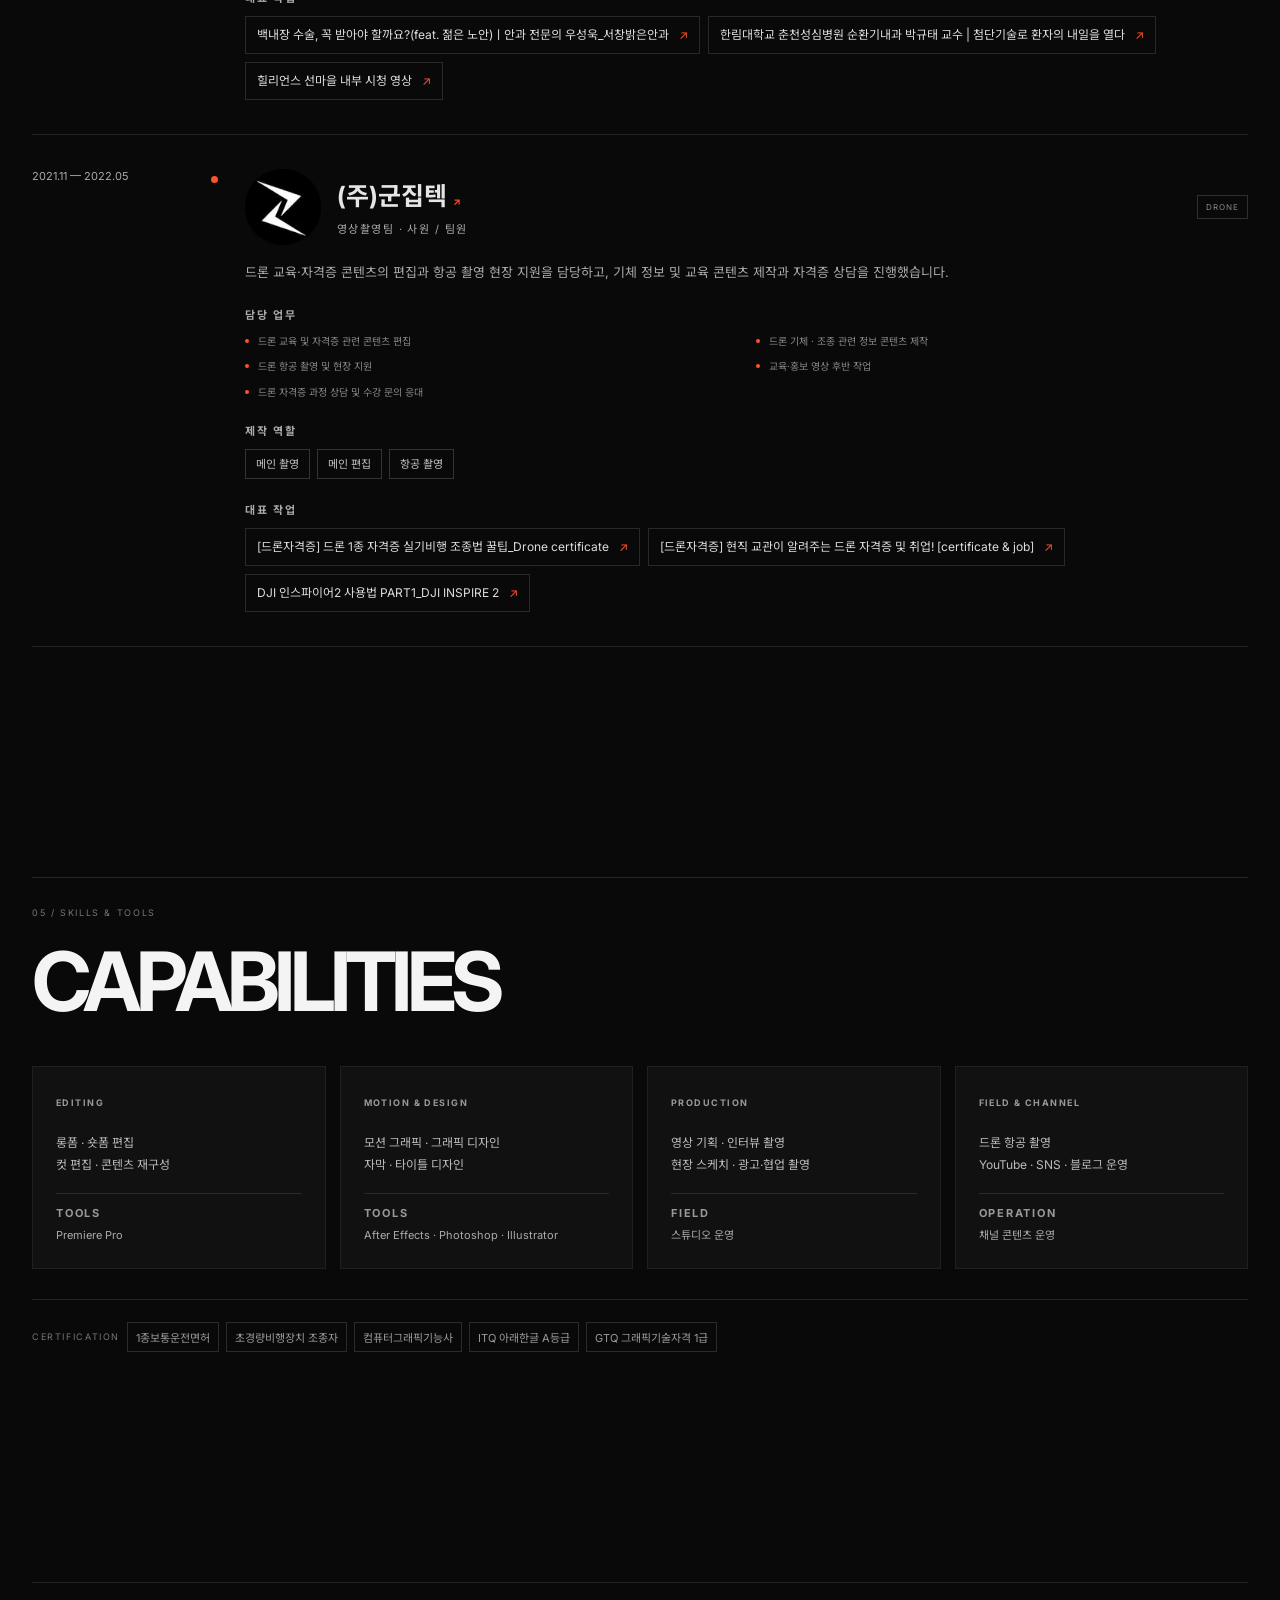
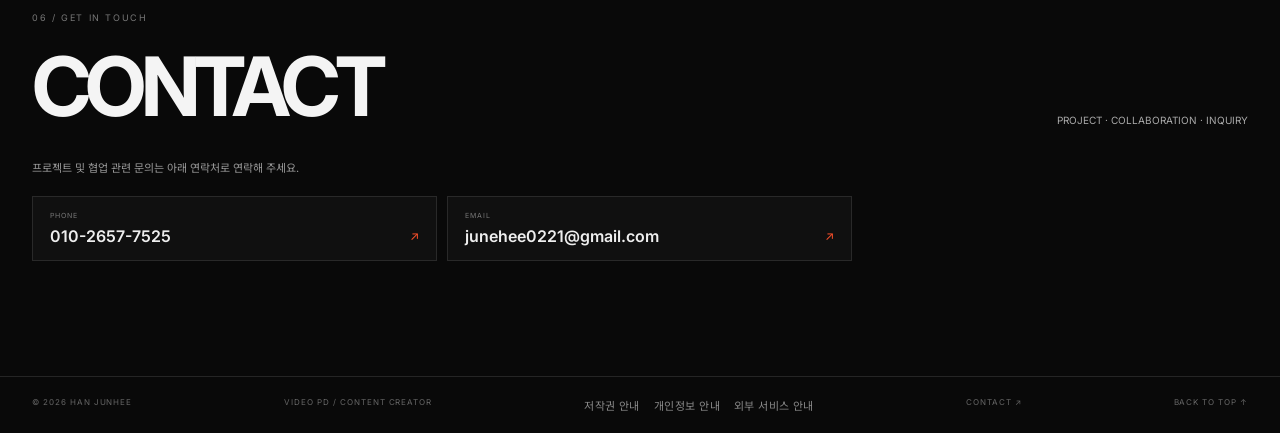
==== commit 12343d64: "Connect featured and career cards to central video data; add original video links" ====
--- a/index.html
+++ b/index.html
@@ -1,21 +1,6 @@
-<!doctype html><html lang="ko"><head><meta charset="utf-8"><meta name="viewport" content="width=device-width,initial-scale=1"><title>HAN JUNHEE — VIDEO PD</title><meta name="description" content="한준희 Video PD portfolio"><link rel="stylesheet" href="style.css?v=20261117-01"></head><body><header><a href="#top"><b>HAN JUNHEE</b><small>VIDEO PD / CONTENT CREATOR</small></a><nav><a href="#selected-work">SELECTED WORK</a><a href="#work">WORK</a><a href="#about">ABOUT</a><a href="#experience">EXPERIENCE</a><a href="#skills">SKILLS</a><a href="#contact">CONTACT</a></nav></header><main id="top"><section class="hero"><div class="hero-copy"><em>VIDEO PD · 5Y 1M+ PRACTICAL EXPERIENCE</em><h1>VIDEO<br><span>PRODUCER</span><i>.</i></h1><p>기획부터 촬영, 편집, 업로드 운영까지<br>콘텐츠 제작의 전 과정을 연결합니다.</p><div class="hero-specialties"><span>MEDICAL</span><span>INTERVIEW</span><span>AUTOMOTIVE</span><span>DRONE</span></div><a class="view" href="#selected-work">VIEW SELECTED WORK ↘</a></div><aside class="hero-aside" aria-label="페이지 목차"><div class="hero-aside-head"><span>CONTENTS</span><span>01 — 05</span></div><div class="hero-index-list"><a class="hero-index-item" href="#selected-work"><span class="hero-index-number">01</span><strong>SELECTED WORK</strong><i aria-hidden="true">↘</i></a><a class="hero-index-item" href="#work"><span class="hero-index-number">02</span><strong>WORK</strong><i aria-hidden="true">↘</i></a><a class="hero-index-item" href="#about"><span class="hero-index-number">03</span><strong>ABOUT</strong><i aria-hidden="true">↘</i></a><a class="hero-index-item" href="#experience"><span class="hero-index-number">04</span><strong>EXPERIENCE</strong><i aria-hidden="true">↘</i></a><a class="hero-index-item" href="#skills"><span class="hero-index-number">05</span><strong>SKILLS</strong><i aria-hidden="true">↘</i></a></div></aside></section><section id="selected-work"><div class="section-head"><div><em>01 / FEATURED PROJECTS</em><h2>SELECTED WORK</h2></div><p>분야별 대표 작업 4편 · 클릭 시 영상 재생</p></div><div id="selected-work-grid" class="selected-work-grid" aria-label="대표 작업 영상">
-<article class="card ready selected-card" data-video-id="X7_JhaVq3TU" data-video-title="백내장 수술, 꼭 받아야 할까요?(feat. 젊은 노안)ㅣ안과 전문의 우성욱_서창밝은안과" data-video-role="메인 촬영 · 메인 편집" role="button" tabindex="0" aria-label="백내장 수술, 꼭 받아야 할까요?(feat. 젊은 노안)ㅣ안과 전문의 우성욱_서창밝은안과 영상 재생">
-  <div class="thumb"><img loading="lazy" src="https://i.ytimg.com/vi/X7_JhaVq3TU/hqdefault.jpg" alt="백내장 수술, 꼭 받아야 할까요?(feat. 젊은 노안)ㅣ안과 전문의 우성욱_서창밝은안과"><span class="play">▶</span></div>
-  <div class="info"><div class="meta"><span>MEDICAL</span><span>01</span></div><div class="title">백내장 수술, 꼭 받아야 할까요?(feat. 젊은 노안)ㅣ안과 전문의 우성욱_서창밝은안과</div><div class="role">메인 촬영 · 메인 편집</div></div>
-</article>
-<article class="card ready selected-card" data-video-id="CSBLaXRrd7U" data-video-title="힐리언스 선마을 브랜드 콘텐츠" data-video-role="메인 촬영 · 메인 편집" role="button" tabindex="0" aria-label="힐리언스 선마을 브랜드 콘텐츠 영상 재생">
-  <div class="thumb"><img loading="lazy" src="https://i.ytimg.com/vi/CSBLaXRrd7U/hqdefault.jpg" alt="힐리언스 선마을 브랜드 콘텐츠"><span class="play">▶</span></div>
-  <div class="info"><div class="meta"><span>BRANDED CONTENT</span><span>02</span></div><div class="title">힐리언스 선마을 브랜드 콘텐츠</div><div class="role">메인 촬영 · 메인 편집</div></div>
-</article>
-<article class="card ready selected-card" data-video-id="GPAFu57FTog" data-video-title="한림대학교 춘천성심병원 순환기내과 박규태 교수 | 첨단기술로 환자의 내일을 열다" data-video-role="메인 촬영 · 메인 편집" role="button" tabindex="0" aria-label="한림대학교 춘천성심병원 순환기내과 박규태 교수 | 첨단기술로 환자의 내일을 열다 영상 재생">
-  <div class="thumb"><img loading="lazy" src="https://i.ytimg.com/vi/GPAFu57FTog/hqdefault.jpg" alt="한림대학교 춘천성심병원 순환기내과 박규태 교수 | 첨단기술로 환자의 내일을 열다"><span class="play">▶</span></div>
-  <div class="info"><div class="meta"><span>MAGAZINE</span><span>03</span></div><div class="title">한림대학교 춘천성심병원 순환기내과 박규태 교수 | 첨단기술로 환자의 내일을 열다</div><div class="role">메인 촬영 · 메인 편집</div></div>
-</article>
-<article class="card ready selected-card" data-video-id="22GGFnOV1M8" data-video-title="명장님의 박살난 BMW 저희가 고쳐드렸습니다 | part 1" data-video-role="메인 촬영 · 메인 편집" role="button" tabindex="0" aria-label="명장님의 박살난 BMW 저희가 고쳐드렸습니다 | part 1 영상 재생">
-  <div class="thumb"><img loading="lazy" src="https://i.ytimg.com/vi/22GGFnOV1M8/hqdefault.jpg" alt="명장님의 박살난 BMW 저희가 고쳐드렸습니다 | part 1"><span class="play">▶</span></div>
-  <div class="info"><div class="meta"><span>AUTOMOTIVE</span><span>04</span></div><div class="title">명장님의 박살난 BMW 저희가 고쳐드렸습니다 | part 1</div><div class="role">메인 촬영 · 메인 편집</div></div>
-</article>
-</div></section><section id="work"><div class="section-head"><div><em>02 / COMPANY & CATEGORY WORK</em><h2>WORK</h2></div><p>회사별 가로 슬라이더 · 클릭 시 영상 재생</p></div><div id="companies"></div></section><section id="about" class="about"><div class="about-art"><iframe src="https://www.youtube-nocookie.com/embed/ONNxg5ozPZU?autoplay=1&amp;mute=1&amp;loop=1&amp;playlist=ONNxg5ozPZU&amp;controls=0&amp;modestbranding=1&amp;rel=0&amp;playsinline=1" title="ABOUT ME — muted showreel" allow="autoplay; encrypted-media; picture-in-picture; web-share" referrerpolicy="strict-origin-when-cross-origin" loading="lazy"></iframe></div><div><em>03 / ABOUT ME</em><h2>영상을 만들고,<br><span>전달 방식을 설계합니다.</span></h2><p>의료 정보, 인터뷰·매거진, 자동차 정비, 드론 교육 및 항공 촬영까지 다양한 현장에서 콘텐츠를 제작해온 영상 PD입니다. 기획 의도를 촬영 구성과 편집 방향으로 연결하며 롱폼·숏폼·브랜디드 콘텐츠를 제작했습니다.</p><p>Premiere Pro를 중심으로 편집하고 After Effects, Photoshop, Illustrator를 활용해 자막·그래픽 작업을 수행합니다. 촬영 현장 운영부터 업로드와 채널 관리까지 콘텐츠 제작 전 과정을 고려합니다.</p><div class="process" aria-label="제작 과정"><div><b>01</b>기획</div><div><b>02</b>촬영</div><div><b>03</b>편집</div><div><b>04</b>운영</div></div><div class="about-strengths" aria-label="핵심 제작 역량"><div><strong>END-TO-END</strong><span>기획 · 촬영 · 편집 · 업로드 운영</span></div><div><strong>MULTI-INDUSTRY</strong><span>의료 · 자동차 · 매거진 · 드론</span></div><div><strong>CONTENT PRODUCTION</strong><span>롱폼 · 숏폼 · 인터뷰 · 브랜드 콘텐츠</span></div><div><strong>FIELD EXPERIENCE</strong><span>스튜디오 · 외부 현장 · 항공 촬영</span></div></div></div></section><section id="experience"><div class="section-head"><div><em>04 / EXPERIENCE</em><h2>CAREER</h2></div><p>약 5년 1개월의 실무 경험</p></div><div class="timeline"><article><div class="career-date"><span>2025.08 — PRESENT</span></div><div class="timeline-marker"><i></i></div><div class="career-detail"><div class="career-heading"><div class="career-company"><div class="career-logo career-logo--car123tech"><img loading="lazy" alt="카123테크 로고" src="[data-uri]"></div><div><h3>카123테크 (가좌점)</h3><small>영상촬영팀 · 사원 / 팀원</small></div></div><span class="career-field">AUTOMOTIVE</span></div><p class="career-summary">자동차 정비 현장과 수리 과정을 영상으로 기록하고, 정비 정보와 제품 시연을 시청자가 이해하기 쉬운 콘텐츠로 제작합니다.</p><div class="career-section"><div class="career-section-title">담당 업무</div><ul class="career-tasks"><li>자동차 정비 현장 및 수리 과정 촬영·편집</li><li>정비 정보 · 공구 소개 · 작업 흐름 콘텐츠 제작</li><li>자동차 명장 박병일 콜라보 촬영</li><li>특허 제품 시연 영상 촬영</li><li>YouTube 롱폼 및 숏폼 영상 편집·재구성</li><li>블로그 콘텐츠 및 네이버 스마트플레이스 운영</li></ul></div><div class="career-section"><div class="career-section-title">제작 역할</div><div class="career-role-tags"><span>메인 촬영</span><span>메인 편집</span></div></div><div class="career-section"><div class="career-section-title">대표 작업</div><div class="career-featured-links"><a href="https://youtu.be/22GGFnOV1M8" target="_blank" rel="noopener noreferrer">명장님의 박살난 BMW 저희가 고쳐드렸습니다<span aria-hidden="true">↗</span></a><a href="https://youtu.be/xni0p0FyI4w" target="_blank" rel="noopener noreferrer">1900년산 기아 세레스 이번에 입고되었습니다<span aria-hidden="true">↗</span></a></div></div></div></article><article><div class="career-date"><span>2022.06 — 2025.07</span></div><div class="timeline-marker"><i></i></div><div class="career-detail"><div class="career-heading"><div class="career-company"><div class="career-logo career-logo--hidoc"><img loading="lazy" alt="하이닥 로고" src="assets/hidoc-logo.png"></div><div><h3><a class="career-brand-link" href="https://www.mcircle.co.kr/" target="_blank" rel="noopener noreferrer">(주)엠서클 <span aria-hidden="true">↗</span></a></h3><small>영상촬영팀 · 사원 / 팀원</small></div></div><span class="career-field">MEDICAL · MAGAZINE</span></div><p class="career-summary">하이닥을 주력 제작 채널로, 대웅제약 및 관계 브랜드·플랫폼의 의료·문화·라이프스타일 콘텐츠를 기획·촬영·편집했습니다.</p><div class="career-section"><div class="career-section-title">주요 제작 채널</div><div class="career-brand-grid career-brand-grid--primary">
+<!doctype html><html lang="ko"><head><meta charset="utf-8"><meta name="viewport" content="width=device-width,initial-scale=1"><title>HAN JUNHEE — VIDEO PD</title><meta name="description" content="한준희 Video PD portfolio"><link rel="stylesheet" href="style.css?v=20261118-01"></head><body><header><a href="#top"><b>HAN JUNHEE</b><small>VIDEO PD / CONTENT CREATOR</small></a><button type="button" class="menu-toggle" aria-controls="site-nav" aria-expanded="false" aria-label="메뉴 열기"><span></span><span></span><span></span></button><nav id="site-nav" aria-label="페이지 메뉴"><a href="#selected-work">SELECTED WORK</a><a href="#work">WORK</a><a href="#about">ABOUT</a><a href="#experience">EXPERIENCE</a><a href="#skills">SKILLS</a><a href="#contact">CONTACT</a></nav></header><main id="top"><section class="hero"><div class="hero-copy"><em>VIDEO PD · 5Y 1M+ PRACTICAL EXPERIENCE</em><h1>VIDEO<br><span>PRODUCER</span><i>.</i></h1><p>기획부터 촬영, 편집, 업로드 운영까지<br>콘텐츠 제작의 전 과정을 연결합니다.</p><div class="hero-specialties"><span>MEDICAL</span><span>INTERVIEW</span><span>AUTOMOTIVE</span><span>DRONE</span></div><a class="view" href="#selected-work">VIEW SELECTED WORK ↘</a></div><aside class="hero-aside" aria-label="페이지 목차"><div class="hero-aside-head"><span>CONTENTS</span><span>01 — 05</span></div><div class="hero-index-list"><a class="hero-index-item" href="#selected-work"><span class="hero-index-number">01</span><strong>SELECTED WORK</strong><i aria-hidden="true">↘</i></a><a class="hero-index-item" href="#work"><span class="hero-index-number">02</span><strong>WORK</strong><i aria-hidden="true">↘</i></a><a class="hero-index-item" href="#about"><span class="hero-index-number">03</span><strong>ABOUT</strong><i aria-hidden="true">↘</i></a><a class="hero-index-item" href="#experience"><span class="hero-index-number">04</span><strong>EXPERIENCE</strong><i aria-hidden="true">↘</i></a><a class="hero-index-item" href="#skills"><span class="hero-index-number">05</span><strong>SKILLS</strong><i aria-hidden="true">↘</i></a></div></aside></section><section id="selected-work"><div class="section-head"><div><em>01 / FEATURED PROJECTS</em><h2>SELECTED WORK</h2></div><p>분야별 대표 작업 4편 · 클릭 시 영상 재생</p></div><div id="selected-work-grid" class="selected-work-grid" aria-label="대표 작업 영상"></div>
+<noscript><p>대표 작업 재생 목록: <a href="https://www.youtube.com/watch?v=X7_JhaVq3TU">의료 분야</a> · <a href="https://www.youtube.com/watch?v=CSBLaXRrd7U">브랜드 분야</a> · <a href="https://www.youtube.com/watch?v=GPAFu57FTog">매거진 분야</a> · <a href="https://www.youtube.com/watch?v=22GGFnOV1M8">자동차 분야</a></p></noscript>
+</section><section id="work"><div class="section-head"><div><em>02 / COMPANY & CATEGORY WORK</em><h2>WORK</h2></div><p>회사별 가로 슬라이더 · 클릭 시 영상 재생</p></div><div id="work-filters" class="work-filters" role="group" aria-label="분야별 영상 필터"></div><p id="work-count" class="work-count" aria-live="polite"></p><div id="companies"></div></section><section id="about" class="about"><div class="about-art"><iframe src="https://www.youtube-nocookie.com/embed/ONNxg5ozPZU?autoplay=1&amp;mute=1&amp;loop=1&amp;playlist=ONNxg5ozPZU&amp;controls=0&amp;modestbranding=1&amp;rel=0&amp;playsinline=1" title="ABOUT ME — muted showreel" allow="autoplay; encrypted-media; picture-in-picture; web-share" referrerpolicy="strict-origin-when-cross-origin" loading="lazy"></iframe></div><div><em>03 / ABOUT ME</em><h2>영상을 만들고,<br><span>전달 방식을 설계합니다.</span></h2><p>의료 정보, 인터뷰·매거진, 자동차 정비, 드론 교육 및 항공 촬영까지 다양한 현장에서 콘텐츠를 제작해온 영상 PD입니다. 기획 의도를 촬영 구성과 편집 방향으로 연결하며 롱폼·숏폼·브랜디드 콘텐츠를 제작했습니다.</p><p>Premiere Pro를 중심으로 편집하고 After Effects, Photoshop, Illustrator를 활용해 자막·그래픽 작업을 수행합니다. 촬영 현장 운영부터 업로드와 채널 관리까지 콘텐츠 제작 전 과정을 고려합니다.</p><div class="process" aria-label="제작 과정"><div><b>01</b>기획</div><div><b>02</b>촬영</div><div><b>03</b>편집</div><div><b>04</b>운영</div></div><div class="about-strengths" aria-label="핵심 제작 역량"><div><strong>END-TO-END</strong><span>기획 · 촬영 · 편집 · 업로드 운영</span></div><div><strong>MULTI-INDUSTRY</strong><span>의료 · 자동차 · 매거진 · 드론</span></div><div><strong>CONTENT PRODUCTION</strong><span>롱폼 · 숏폼 · 인터뷰 · 브랜드 콘텐츠</span></div><div><strong>FIELD EXPERIENCE</strong><span>스튜디오 · 외부 현장 · 항공 촬영</span></div></div></div></section><section id="experience"><div class="section-head"><div><em>04 / EXPERIENCE</em><h2>CAREER</h2></div><p>약 5년 1개월의 실무 경험</p></div><div class="timeline"><article><div class="career-date"><span>2025.08 — PRESENT</span></div><div class="timeline-marker"><i></i></div><div class="career-detail"><div class="career-heading"><div class="career-company"><div class="career-logo career-logo--car123tech"><img loading="lazy" alt="카123테크 로고" src="[data-uri]"></div><div><h3>카123테크 (가좌점)</h3><small>영상촬영팀 · 사원 / 팀원</small></div></div><span class="career-field">AUTOMOTIVE</span></div><p class="career-summary">자동차 정비 현장과 수리 과정을 영상으로 기록하고, 정비 정보와 제품 시연을 시청자가 이해하기 쉬운 콘텐츠로 제작합니다.</p><div class="career-section"><div class="career-section-title">담당 업무</div><ul class="career-tasks"><li>자동차 정비 현장 및 수리 과정 촬영·편집</li><li>정비 정보 · 공구 소개 · 작업 흐름 콘텐츠 제작</li><li>자동차 명장 박병일 콜라보 촬영</li><li>특허 제품 시연 영상 촬영</li><li>YouTube 롱폼 및 숏폼 영상 편집·재구성</li><li>블로그 콘텐츠 및 네이버 스마트플레이스 운영</li></ul></div><div class="career-section"><div class="career-section-title">제작 역할</div><div class="career-role-tags"><span>메인 촬영</span><span>메인 편집</span></div></div><div class="career-section"><div class="career-section-title">대표 작업</div><div class="career-featured-links"><a href="https://youtu.be/22GGFnOV1M8" data-video-id="22GGFnOV1M8" target="_blank" rel="noopener noreferrer"><span class="career-video-title">영상 보기</span><span aria-hidden="true">↗</span></a><a href="https://youtu.be/xni0p0FyI4w" data-video-id="xni0p0FyI4w" target="_blank" rel="noopener noreferrer"><span class="career-video-title">영상 보기</span><span aria-hidden="true">↗</span></a></div></div></div></article><article><div class="career-date"><span>2022.06 — 2025.07</span></div><div class="timeline-marker"><i></i></div><div class="career-detail"><div class="career-heading"><div class="career-company"><div class="career-logo career-logo--hidoc"><img loading="lazy" alt="하이닥 로고" src="assets/hidoc-logo.png"></div><div><h3><a class="career-brand-link" href="https://www.mcircle.co.kr/" target="_blank" rel="noopener noreferrer">(주)엠서클 <span aria-hidden="true">↗</span></a></h3><small>영상촬영팀 · 사원 / 팀원</small></div></div><span class="career-field">MEDICAL · MAGAZINE</span></div><p class="career-summary">하이닥을 주력 제작 채널로, 대웅제약 및 관계 브랜드·플랫폼의 의료·문화·라이프스타일 콘텐츠를 기획·촬영·편집했습니다.</p><div class="career-section"><div class="career-section-title">주요 제작 채널</div><div class="career-brand-grid career-brand-grid--primary">
 <div><a class="career-brand-link" href="https://news.hidoc.co.kr/" target="_blank" rel="noopener noreferrer"><strong>하이닥 <span aria-hidden="true">↗</span></strong></a><p>건강의학 전문 미디어 · 주력 유튜브 채널. 전문가 대담과 의료 정보 콘텐츠, 광고·홍보·콜라보 영상 제작</p></div>
 <div><a class="career-brand-link" href="https://www.theden.co.kr/" target="_blank" rel="noopener noreferrer"><strong>DEN MAGAZINE <span aria-hidden="true">↗</span></strong></a><p>30·50 남성 타깃 라이프스타일·문화교양 월간지. 의사·교수·작가 등 인터뷰와 문화·예술·패션·건강 콘텐츠 제작</p></div>
 </div><div class="career-section-title career-section-title--sub">브랜드 및 플랫폼 콘텐츠</div><div class="career-brand-grid"><div><a class="career-brand-link" href="https://www.doctorville.co.kr/intro" target="_blank" rel="noopener noreferrer"><strong>닥터빌 <span aria-hidden="true">↗</span></strong></a><p>의사 전용 온라인 포털 플랫폼 영상 제작</p></div>
@@ -26,9 +11,9 @@
 <div><a class="career-brand-link" href="https://hanall.com/kr/" target="_blank" rel="noopener noreferrer"><strong>한올바이오파마 <span aria-hidden="true">↗</span></strong></a><p>내부 교육 시청 영상 제작 · 메인 촬영 · 메인 편집</p></div>
 <div><a class="career-brand-link" href="https://www.welda.co.kr/" target="_blank" rel="noopener noreferrer"><strong>웰다 <span aria-hidden="true">↗</span></strong></a><p>AI 기반 혈당 관리·건강 다이어트 솔루션 관련 영상 제작</p></div>
 <div><a class="career-brand-link" href="https://www.well-check.co.kr/" target="_blank" rel="noopener noreferrer"><strong>웰체크 <span aria-hidden="true">↗</span></strong></a><p>일상 건강 데이터를 담당 주치의와 공유하고 관리하는 디지털 헬스케어 플랫폼 관련 영상 제작</p></div>
-</div><div class="career-section"><div class="career-section-title">담당 업무</div><ul class="career-tasks"><li>전문가 대담 및 의학 정보형 유튜브 콘텐츠 기획·촬영·편집</li><li>광고 · 홍보 · 브랜드 콜라보 영상 촬영·편집</li><li>매거진형 인터뷰 및 스케치 현장 촬영</li><li>촬영 스튜디오 운영 및 예약 관리</li></ul></div><div class="career-section"><div class="career-section-title">제작 역할</div><div class="career-role-tags"><span>메인 촬영</span><span>메인 편집</span><span>서브 촬영</span><span>스케치 현장 촬영</span></div></div><div class="career-section"><div class="career-section-title">대표 작업</div><div class="career-featured-links"><a href="https://youtu.be/X7_JhaVq3TU" target="_blank" rel="noopener noreferrer">백내장 수술과 젊은 노안 · 하이닥<span aria-hidden="true">↗</span></a><a href="https://youtu.be/GPAFu57FTog" target="_blank" rel="noopener noreferrer">박규태 교수 인터뷰 · 덴매거진<span aria-hidden="true">↗</span></a><a href="https://youtu.be/CSBLaXRrd7U" target="_blank" rel="noopener noreferrer">힐리언스 선마을 콘텐츠<span aria-hidden="true">↗</span></a></div></div></div></article><article><div class="career-date"><span>2021.11 — 2022.05</span></div><div class="timeline-marker"><i></i></div><div class="career-detail"><div class="career-heading"><div class="career-company"><div class="career-logo career-logo--goonziptec"><img loading="lazy" alt="군집텍 로고" src="[data-uri]"></div><div><h3><a class="career-brand-link" href="http://goonziptec.com/" target="_blank" rel="noopener noreferrer">(주)군집텍 <span aria-hidden="true">↗</span></a></h3><small>영상촬영팀 · 사원 / 팀원</small></div></div><span class="career-field">DRONE</span></div><p class="career-summary">드론 교육·자격증 콘텐츠의 편집과 항공 촬영 현장 지원을 담당하고, 기체 정보 및 교육 콘텐츠 제작과 자격증 상담을 진행했습니다.</p><div class="career-section"><div class="career-section-title">담당 업무</div><ul class="career-tasks"><li>드론 교육 및 자격증 관련 콘텐츠 편집</li><li>드론 기체 · 조종 관련 정보 콘텐츠 제작</li><li>드론 항공 촬영 및 현장 지원</li><li>교육·홍보 영상 후반 작업</li><li>드론 자격증 과정 상담 및 수강 문의 응대</li></ul></div><div class="career-section"><div class="career-section-title">제작 역할</div><div class="career-role-tags"><span>메인 촬영</span><span>메인 편집</span><span>항공 촬영</span></div></div><div class="career-section"><div class="career-section-title">대표 작업</div><div class="career-featured-links"><a href="https://youtu.be/Ypy3hjNoBPk" target="_blank" rel="noopener noreferrer">드론 1종 자격증 실기비행 조종법<span aria-hidden="true">↗</span></a><a href="https://youtu.be/F-184RGSwLI" target="_blank" rel="noopener noreferrer">현직 교관이 알려주는 드론 자격증 및 취업<span aria-hidden="true">↗</span></a><a href="https://youtu.be/vVue27dWUuk" target="_blank" rel="noopener noreferrer">DJI 인스파이어2 사용법 PART1<span aria-hidden="true">↗</span></a></div></div></div></article></div></section><section id="skills"><div class="section-head"><div><em>05 / SKILLS & TOOLS</em><h2>CAPABILITIES</h2></div></div><div class="skills">
+</div><div class="career-section"><div class="career-section-title">담당 업무</div><ul class="career-tasks"><li>전문가 대담 및 의학 정보형 유튜브 콘텐츠 기획·촬영·편집</li><li>광고 · 홍보 · 브랜드 콜라보 영상 촬영·편집</li><li>매거진형 인터뷰 및 스케치 현장 촬영</li><li>촬영 스튜디오 운영 및 예약 관리</li></ul></div><div class="career-section"><div class="career-section-title">제작 역할</div><div class="career-role-tags"><span>메인 촬영</span><span>메인 편집</span><span>서브 촬영</span><span>스케치 현장 촬영</span></div></div><div class="career-section"><div class="career-section-title">대표 작업</div><div class="career-featured-links"><a href="https://youtu.be/X7_JhaVq3TU" data-video-id="X7_JhaVq3TU" target="_blank" rel="noopener noreferrer"><span class="career-video-title">영상 보기</span><span aria-hidden="true">↗</span></a><a href="https://youtu.be/GPAFu57FTog" data-video-id="GPAFu57FTog" target="_blank" rel="noopener noreferrer"><span class="career-video-title">영상 보기</span><span aria-hidden="true">↗</span></a><a href="https://youtu.be/CSBLaXRrd7U" data-video-id="CSBLaXRrd7U" target="_blank" rel="noopener noreferrer"><span class="career-video-title">영상 보기</span><span aria-hidden="true">↗</span></a></div></div></div></article><article><div class="career-date"><span>2021.11 — 2022.05</span></div><div class="timeline-marker"><i></i></div><div class="career-detail"><div class="career-heading"><div class="career-company"><div class="career-logo career-logo--goonziptec"><img loading="lazy" alt="군집텍 로고" src="[data-uri]"></div><div><h3><a class="career-brand-link" href="http://goonziptec.com/" target="_blank" rel="noopener noreferrer">(주)군집텍 <span aria-hidden="true">↗</span></a></h3><small>영상촬영팀 · 사원 / 팀원</small></div></div><span class="career-field">DRONE</span></div><p class="career-summary">드론 교육·자격증 콘텐츠의 편집과 항공 촬영 현장 지원을 담당하고, 기체 정보 및 교육 콘텐츠 제작과 자격증 상담을 진행했습니다.</p><div class="career-section"><div class="career-section-title">담당 업무</div><ul class="career-tasks"><li>드론 교육 및 자격증 관련 콘텐츠 편집</li><li>드론 기체 · 조종 관련 정보 콘텐츠 제작</li><li>드론 항공 촬영 및 현장 지원</li><li>교육·홍보 영상 후반 작업</li><li>드론 자격증 과정 상담 및 수강 문의 응대</li></ul></div><div class="career-section"><div class="career-section-title">제작 역할</div><div class="career-role-tags"><span>메인 촬영</span><span>메인 편집</span><span>항공 촬영</span></div></div><div class="career-section"><div class="career-section-title">대표 작업</div><div class="career-featured-links"><a href="https://youtu.be/Ypy3hjNoBPk" data-video-id="Ypy3hjNoBPk" target="_blank" rel="noopener noreferrer"><span class="career-video-title">영상 보기</span><span aria-hidden="true">↗</span></a><a href="https://youtu.be/F-184RGSwLI" data-video-id="F-184RGSwLI" target="_blank" rel="noopener noreferrer"><span class="career-video-title">영상 보기</span><span aria-hidden="true">↗</span></a><a href="https://youtu.be/vVue27dWUuk" data-video-id="vVue27dWUuk" target="_blank" rel="noopener noreferrer"><span class="career-video-title">영상 보기</span><span aria-hidden="true">↗</span></a></div></div></div></article></div></section><section id="skills"><div class="section-head"><div><em>05 / SKILLS & TOOLS</em><h2>CAPABILITIES</h2></div></div><div class="skills">
 <div><b>EDITING</b><p>롱폼 · 숏폼 편집<br>컷 편집 · 콘텐츠 재구성</p><small class="skill-tools"><strong>TOOLS</strong>Premiere Pro</small></div>
 <div><b>MOTION & DESIGN</b><p>모션 그래픽 · 그래픽 디자인<br>자막 · 타이틀 디자인</p><small class="skill-tools"><strong>TOOLS</strong>After Effects · Photoshop · Illustrator</small></div>
 <div><b>PRODUCTION</b><p>영상 기획 · 인터뷰 촬영<br>현장 스케치 · 광고·협업 촬영</p><small class="skill-tools"><strong>FIELD</strong>스튜디오 운영</small></div>
 <div><b>FIELD & CHANNEL</b><p>드론 항공 촬영<br>YouTube · SNS · 블로그 운영</p><small class="skill-tools"><strong>OPERATION</strong>채널 콘텐츠 운영</small></div>
-</div><div class="cert"><em>CERTIFICATION</em><span>1종보통운전면허</span><span>초경량비행장치 조종자</span><span>컴퓨터그래픽기능사</span><span>ITQ 아래한글 A등급</span><span>GTQ 그래픽기술자격 1급</span></div></section><section id="contact" class="contact-section"><div class="section-head"><div><em>06 / GET IN TOUCH</em><h2>CONTACT</h2></div><p>PROJECT · COLLABORATION · INQUIRY</p></div><p class="contact-intro">프로젝트 및 협업 관련 문의는 아래 연락처로 연락해 주세요.</p><div class="contact-links"><a class="contact-link" href="tel:01026577525"><span>PHONE</span><strong>010-2657-7525</strong><i aria-hidden="true">↗</i></a><a class="contact-link" href="mailto:junehee0221@gmail.com"><span>EMAIL</span><strong>junehee0221@gmail.com</strong><i aria-hidden="true">↗</i></a></div></section></main><footer>© 2026 HAN JUNHEE <span>VIDEO PD / CONTENT CREATOR</span><div class="footer-legal" aria-label="법적 안내"><a href="legal.html#copyright">저작권 안내</a><a href="legal.html#privacy">개인정보 안내</a><a href="legal.html#external">외부 서비스 안내</a></div><a href="#contact">CONTACT ↗</a><a href="#top">BACK TO TOP ↑</a></footer><div id="modal" class="modal" role="dialog" aria-modal="true" aria-labelledby="m-title" aria-describedby="m-role" aria-hidden="true"><div class="backdrop" data-close></div><div class="modal-box" tabindex="-1"><button type="button" data-close aria-label="영상 닫기">×</button><div id="player"></div><div><h3 id="m-title"></h3><p id="m-role"></p></div></div></div><script src="app.js?v=20261117-01"></script></body></html>+</div><div class="cert"><em>CERTIFICATION</em><span>1종보통운전면허</span><span>초경량비행장치 조종자</span><span>컴퓨터그래픽기능사</span><span>ITQ 아래한글 A등급</span><span>GTQ 그래픽기술자격 1급</span></div></section><section id="contact" class="contact-section"><div class="section-head"><div><em>06 / GET IN TOUCH</em><h2>CONTACT</h2></div><p>PROJECT · COLLABORATION · INQUIRY</p></div><p class="contact-intro">프로젝트 및 협업 관련 문의는 아래 연락처로 연락해 주세요.</p><div class="contact-links"><a class="contact-link" href="tel:01026577525"><span>PHONE</span><strong>010-2657-7525</strong><i aria-hidden="true">↗</i></a><a class="contact-link" href="mailto:junehee0221@gmail.com"><span>EMAIL</span><strong>junehee0221@gmail.com</strong><i aria-hidden="true">↗</i></a></div></section></main><footer>© 2026 HAN JUNHEE <span>VIDEO PD / CONTENT CREATOR</span><div class="footer-legal" aria-label="법적 안내"><a href="legal.html#copyright">저작권 안내</a><a href="legal.html#privacy">개인정보 안내</a><a href="legal.html#external">외부 서비스 안내</a></div><a href="#contact">CONTACT ↗</a><a href="#top">BACK TO TOP ↑</a></footer><div id="modal" class="modal" role="dialog" aria-modal="true" aria-labelledby="m-title" aria-describedby="m-role" aria-hidden="true"><div class="backdrop" data-close></div><div class="modal-box" tabindex="-1"><button type="button" data-close aria-label="영상 닫기">×</button><div id="player"></div><div><h3 id="m-title"></h3><p id="m-role"></p><a id="m-youtube" class="modal-youtube-link" href="https://www.youtube.com/" target="_blank" rel="noopener noreferrer">YouTube에서 원본 보기 ↗</a></div></div></div><script src="app.js?v=20261118-01"></script></body></html>
--- a/style.css
+++ b/style.css
@@ -289,3 +289,52 @@
  .modal-box h3{font-size:15px;overflow-wrap:anywhere}
 }
 @media(prefers-reduced-motion:reduce){html{scroll-behavior:auto}*,*::before,*::after{animation-duration:.01ms!important;animation-iteration-count:1!important;transition-duration:.01ms!important;scroll-behavior:auto!important}}
+
+/* 2026-11-18: video archive filters, feature notes, mobile navigation and readable type */
+.menu-toggle{display:none;align-items:center;justify-content:center;flex-direction:column;gap:5px;width:44px;height:44px;border:1px solid #414141;background:#121212;cursor:pointer;border-radius:4px;flex:0 0 auto}
+.menu-toggle span{display:block;width:20px;height:2px;background:#f1f1f1}
+.menu-toggle:focus-visible,header nav a:focus-visible,.work-filter:focus-visible,.modal-youtube-link:focus-visible{outline:2px solid var(--red);outline-offset:3px}
+.work-filters{display:flex;flex-wrap:wrap;gap:8px;margin:-7px 0 12px}
+.work-filter{appearance:none;border:1px solid #363636;background:#141414;color:#c9c9c9;font-size:12px;line-height:1.3;padding:10px 15px;cursor:pointer;border-radius:3px;transition:background .2s,border-color .2s,color .2s}
+.work-filter:hover{border-color:#888;color:#fff}
+.work-filter[aria-pressed="true"]{background:#ff512b;color:#0a0a0a;border-color:#ff512b;font-weight:800}
+.work-count{color:#a8a8a8;font-size:12px;margin:0 0 18px}
+.company[hidden]{display:none!important}
+.featured-explain{margin-top:13px;padding-top:11px;border-top:1px solid #303030;display:grid;gap:8px}
+.featured-explain p{margin:0;display:grid;gap:4px;line-height:1.55}
+.featured-explain strong{color:#aaa;font-size:11px;font-weight:700}
+.featured-explain span{color:#d2d2d2;font-size:12px}
+.selected-work-grid .role{font-size:11px}
+.selected-work-grid .meta{font-size:10px;color:#aaa}
+.career-featured-links a .career-video-title{color:#ddd;min-width:0;overflow-wrap:anywhere}
+.career-featured-links a span[aria-hidden="true"]{color:var(--red)}
+.modal-youtube-link{display:inline-block;margin-top:12px;padding:9px 13px;border:1px solid #555;color:#f1f1f1;font-size:12px;text-decoration:none}
+.modal-youtube-link:hover{background:#222;border-color:#ddd}
+/* Readable small copy without expanding primary headings */
+.career-brand-grid p{font-size:12px}
+.career-brand-grid strong{font-size:13px}
+.career-section-title{font-size:11px;color:#aaa}
+.career-featured-links a{font-size:12px}
+.career-role-tags span{font-size:11px}
+.timeline small,.career-date>span{font-size:11px;color:#aaa}
+.cert span,.footer-legal a{font-size:11px}
+.skill-tools,.skill-tools strong{font-size:11px}
+.role{font-size:11px}
+.company-desc{font-size:12px}
+@media(max-width:900px){
+ header .menu-toggle{display:flex}
+ header nav{display:none;position:absolute;top:72px;left:0;right:0;width:100%;padding:18px 24px 24px;background:#111;border-bottom:1px solid #404040;box-shadow:0 18px 32px #0009;flex-direction:column;gap:0;align-items:stretch;max-height:calc(100dvh - 72px);overflow-y:auto;z-index:11}
+ header nav.is-open{display:flex}
+ header nav a{padding:14px 8px;border-bottom:1px solid #292929;font-size:13px;letter-spacing:.12em}
+}
+@media(max-width:600px){
+ header nav.is-open{display:flex}
+ .work-filters{gap:6px}
+ .work-filter{font-size:11px;padding:10px 12px}
+ .selected-work-grid .role{font-size:11px}
+ .selected-work-grid .meta{font-size:10px}
+ .featured-explain span{font-size:12px}
+ .footer-legal a,.cert span{font-size:11px}
+ .career-featured-links a,.career-brand-grid p{font-size:12px}
+ .career-role-tags span{font-size:11px}
+}
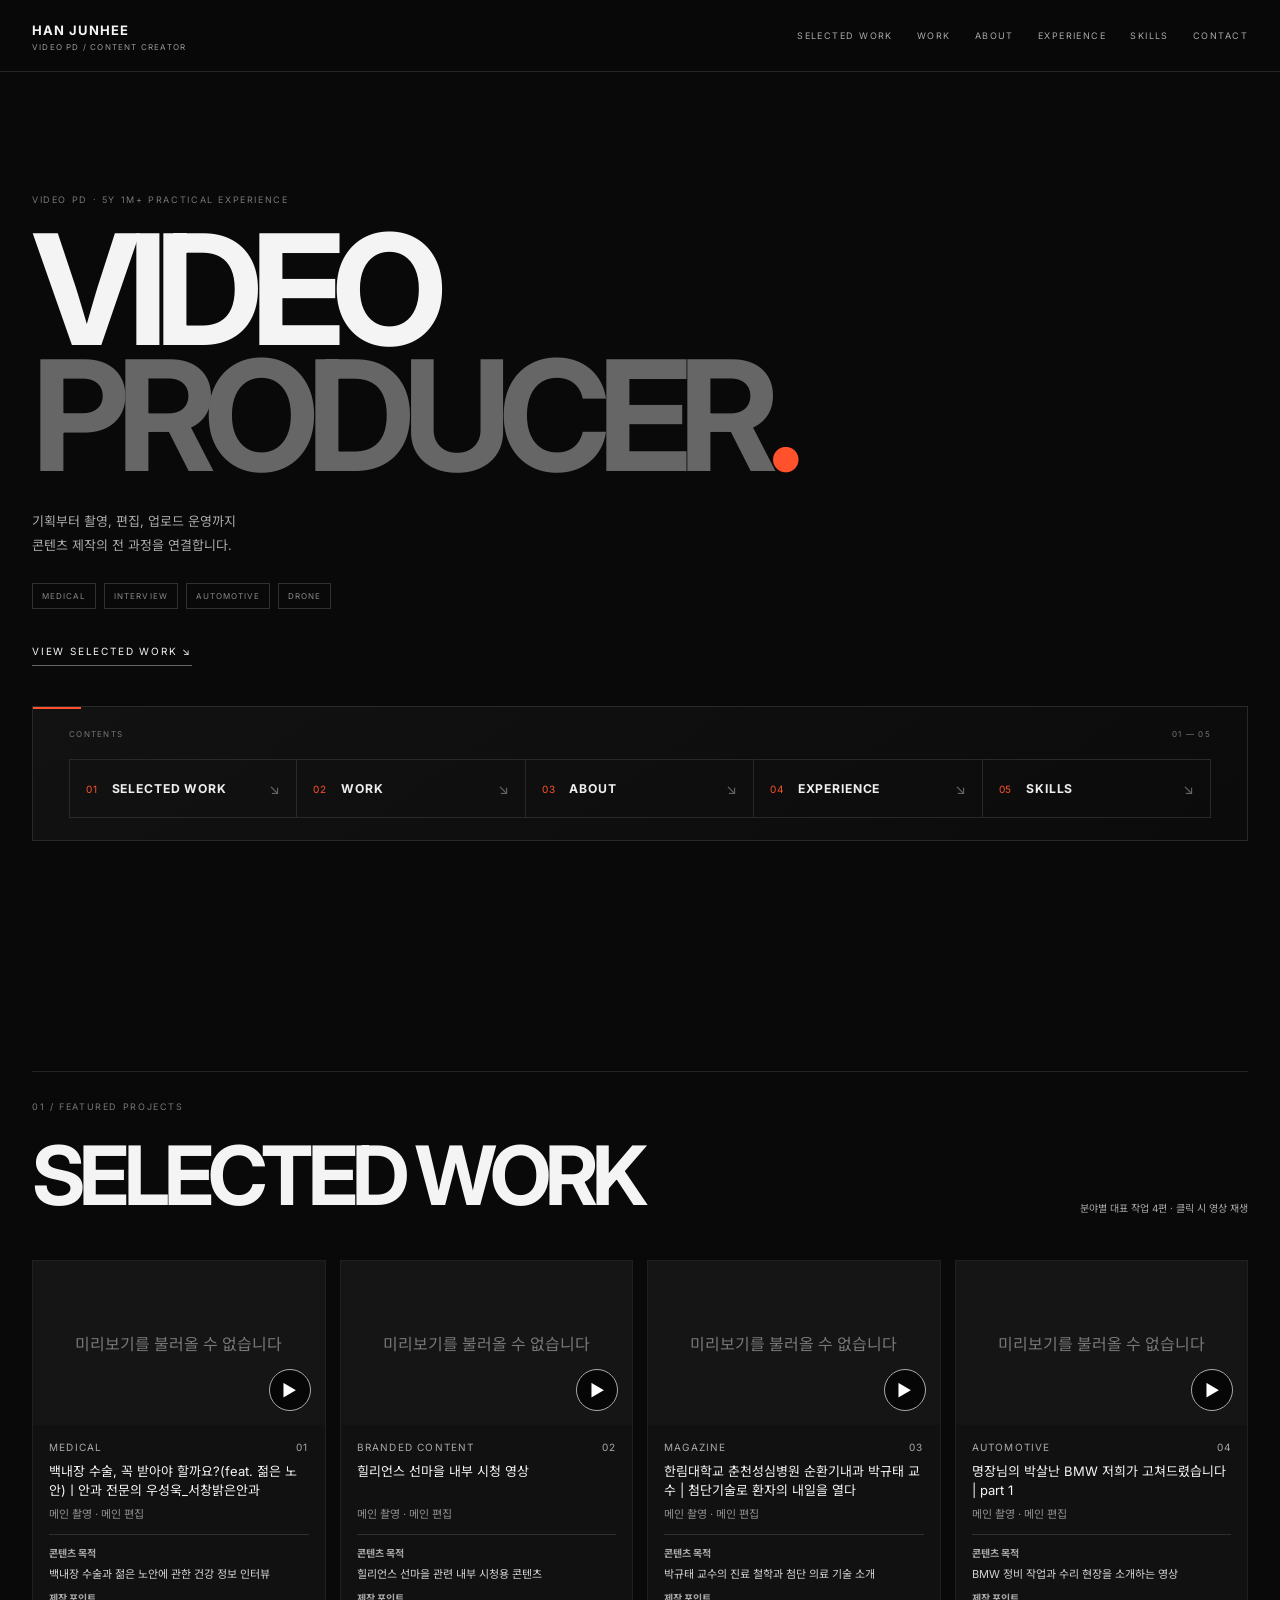
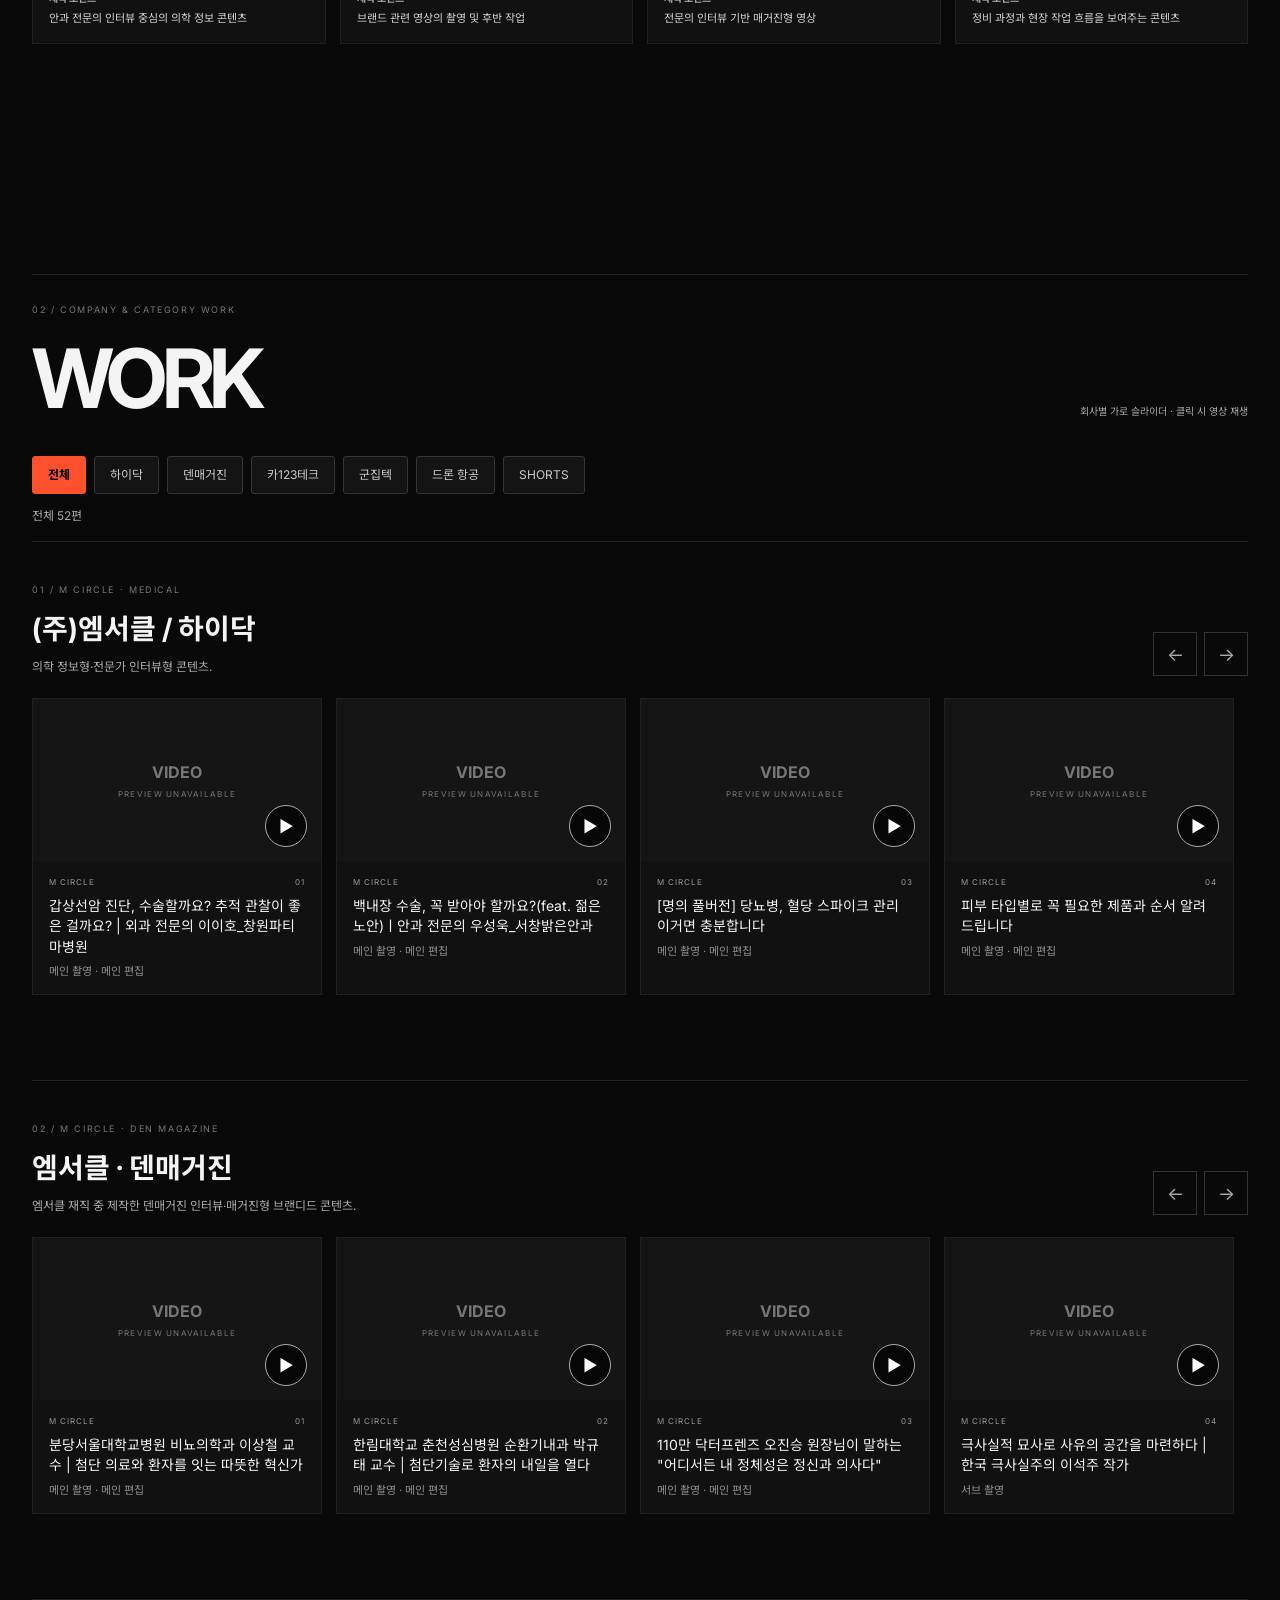
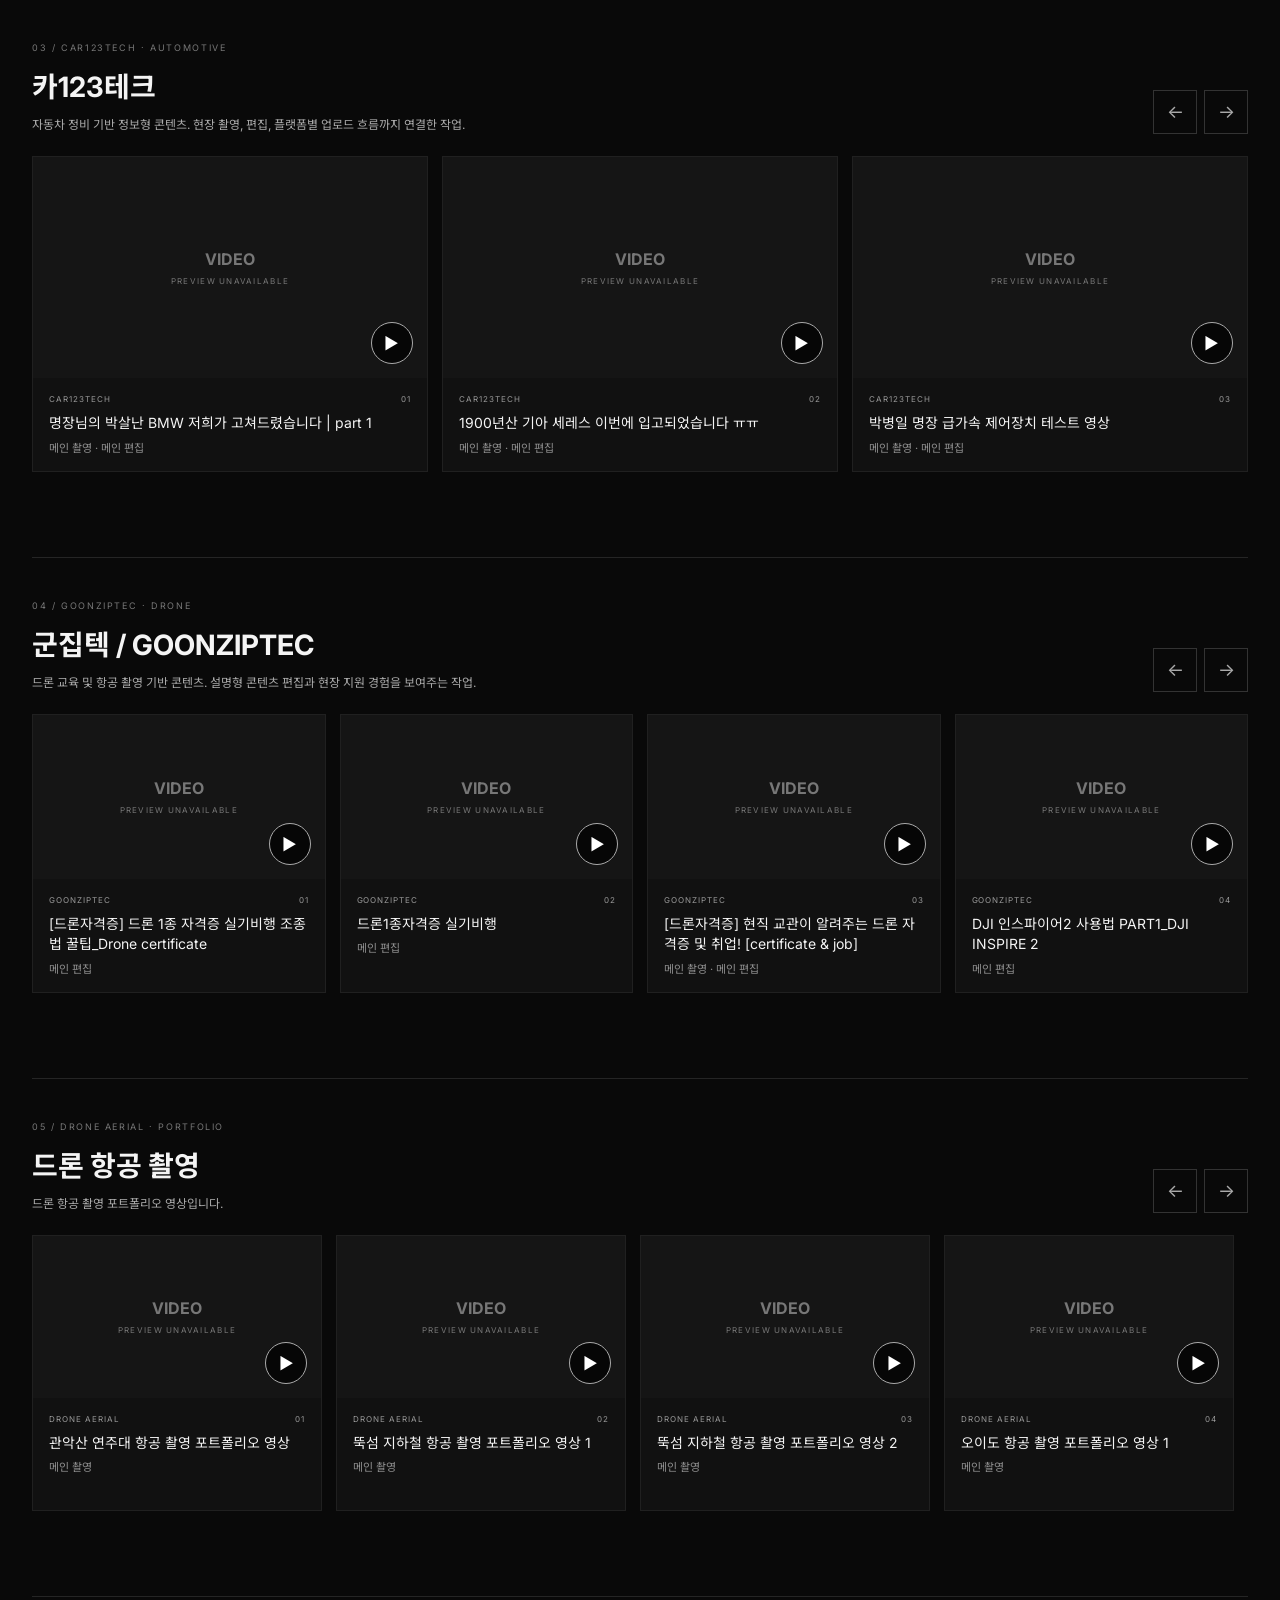
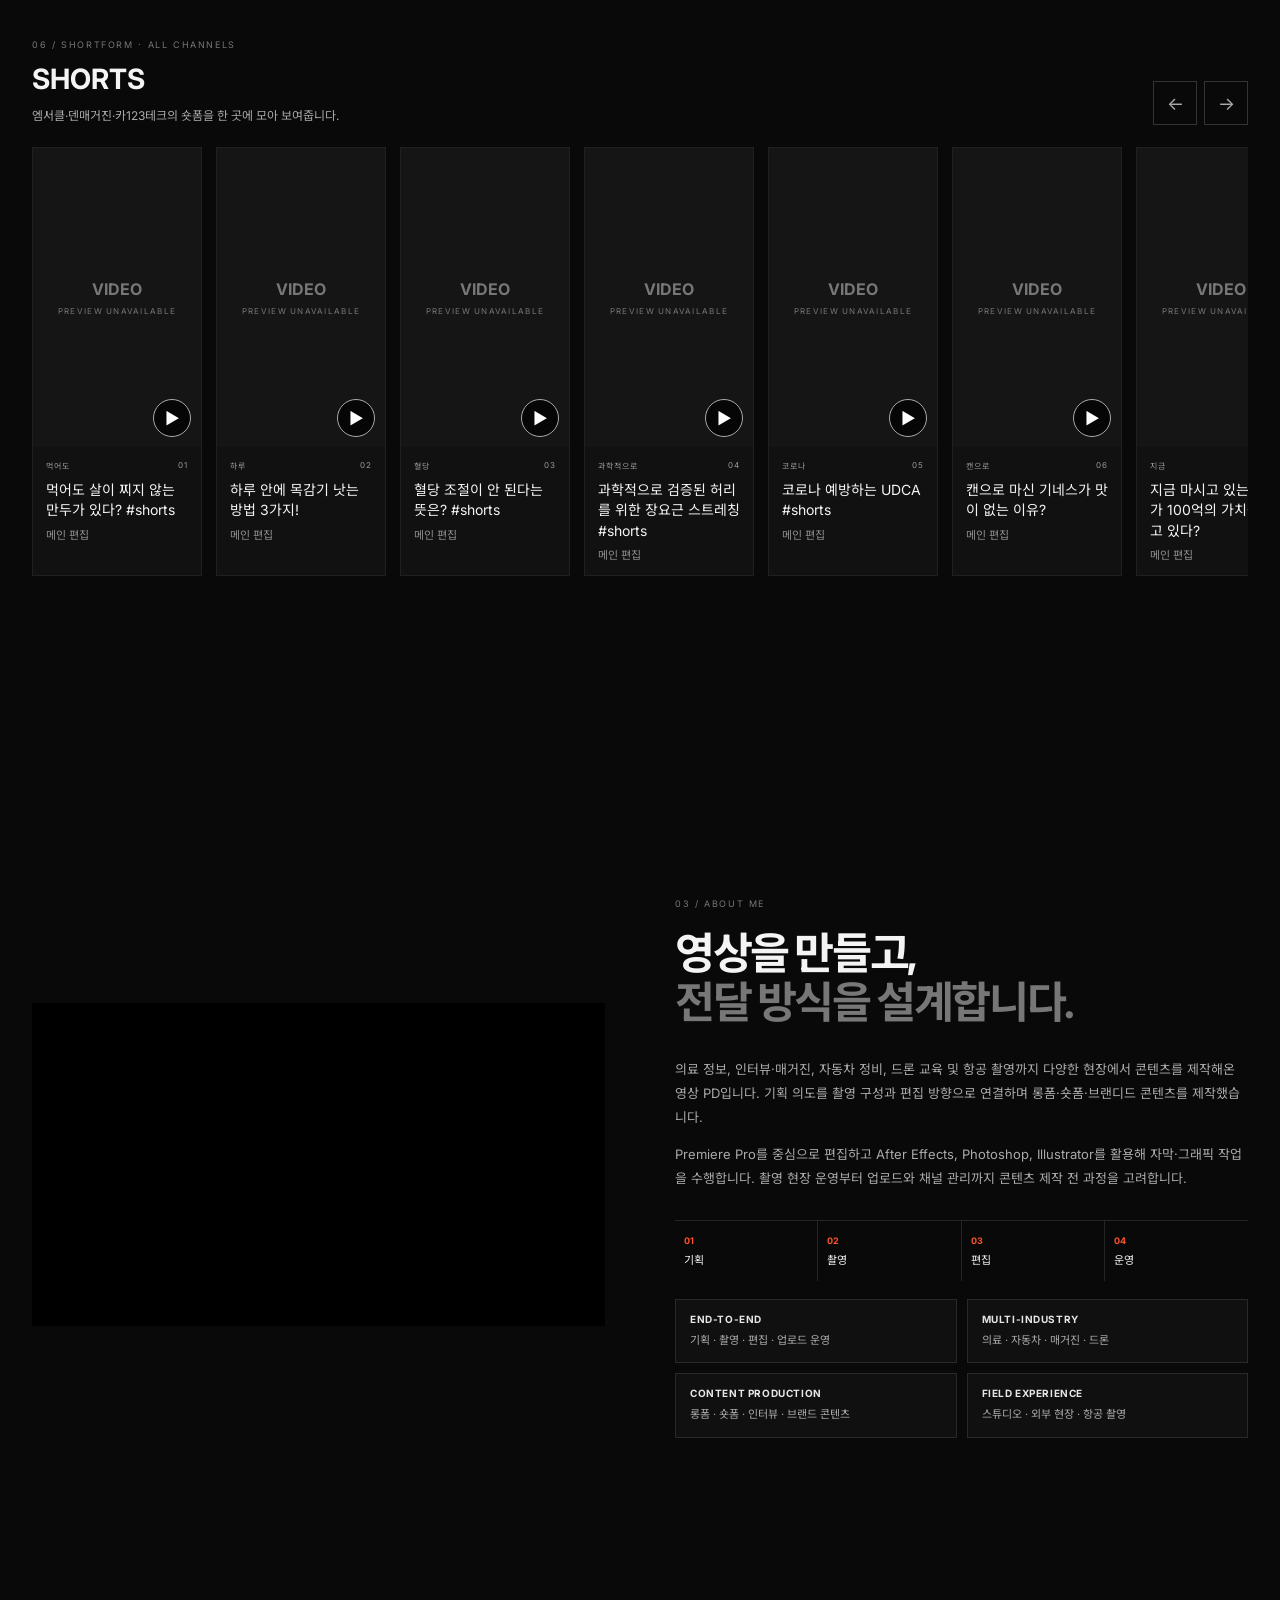
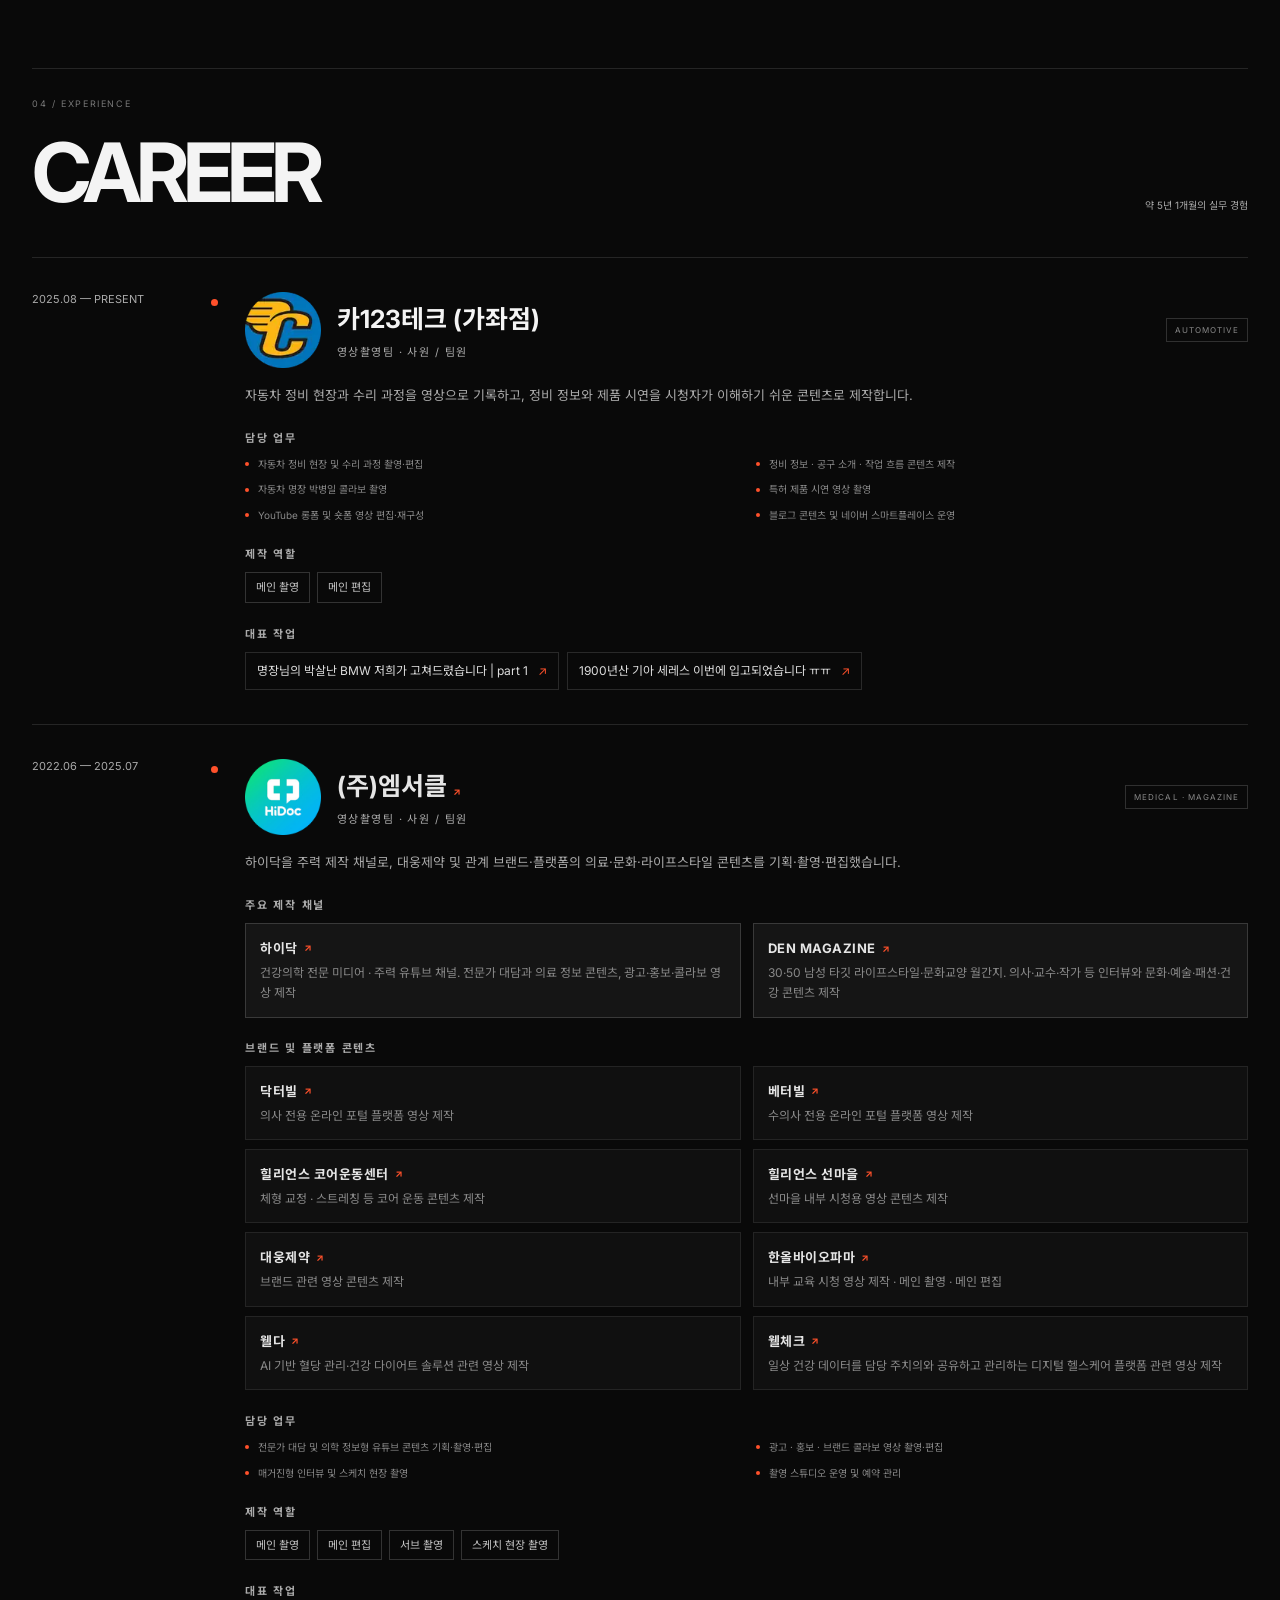
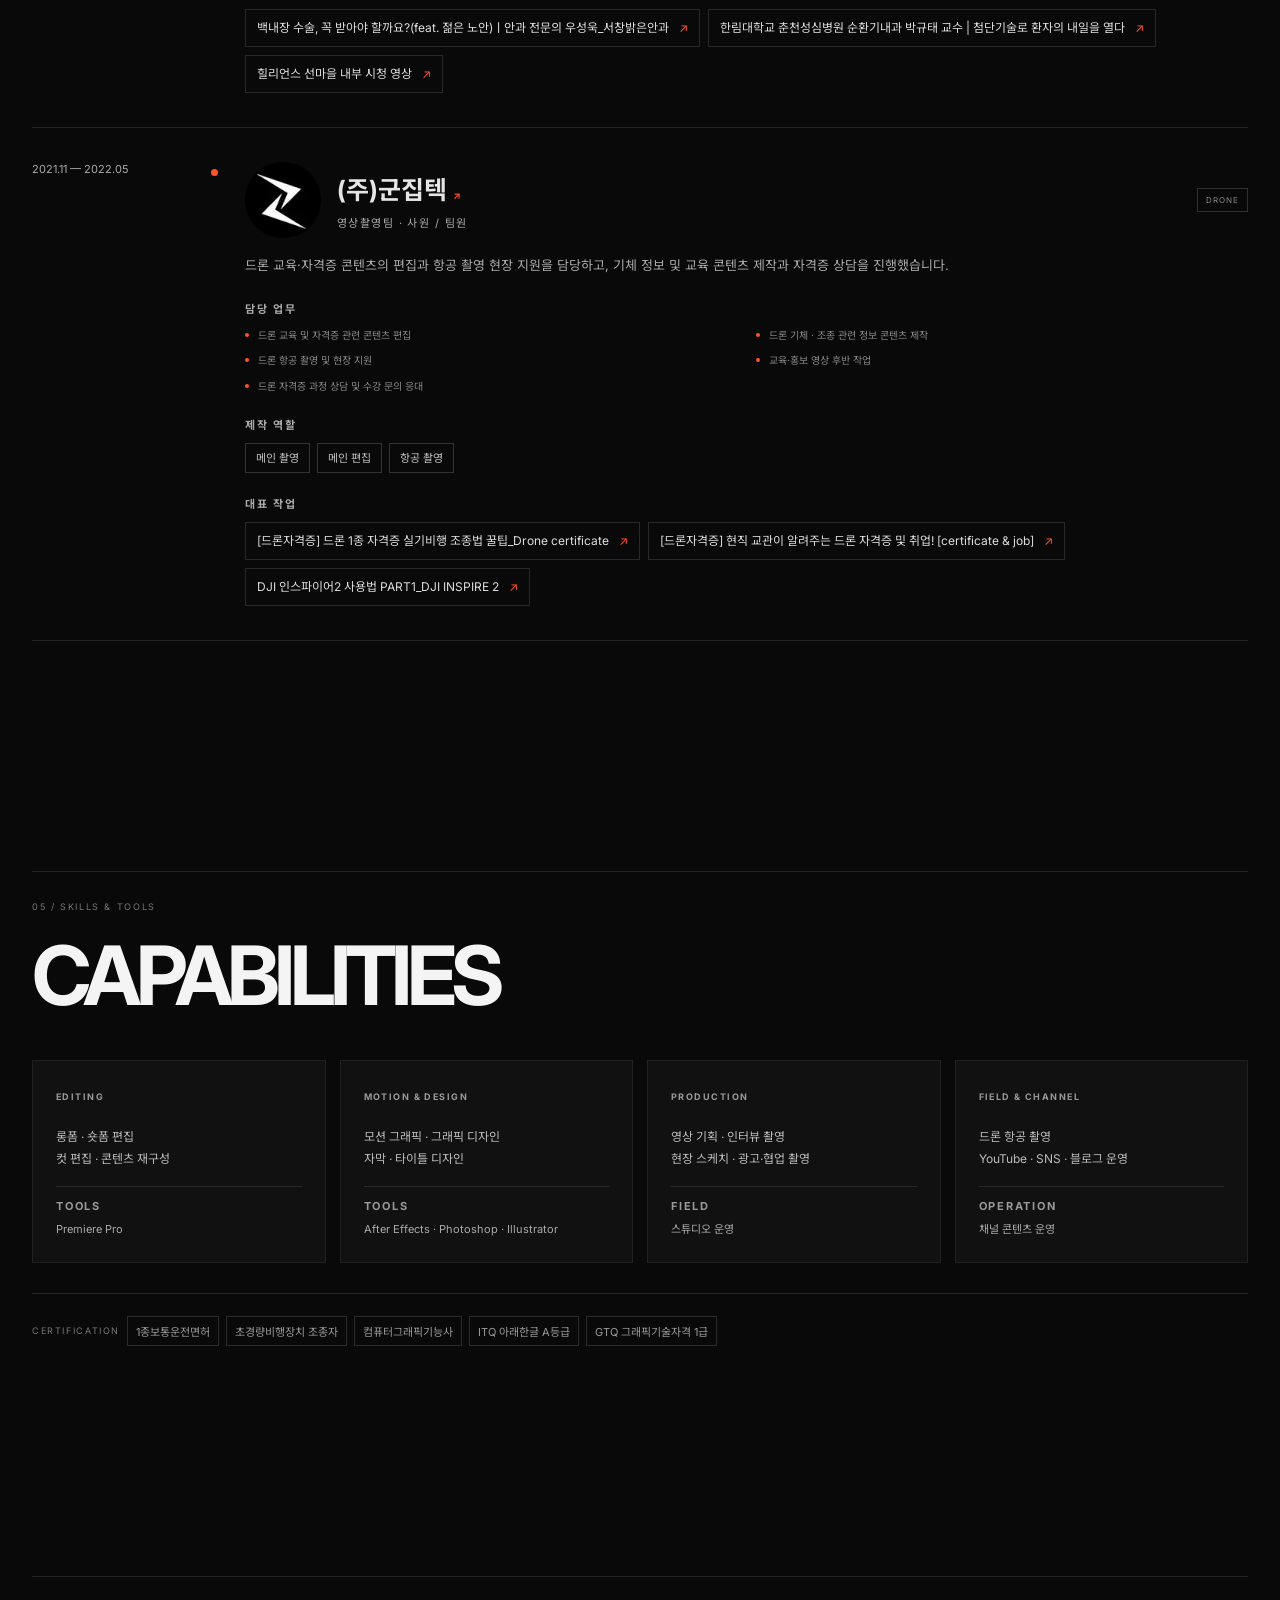
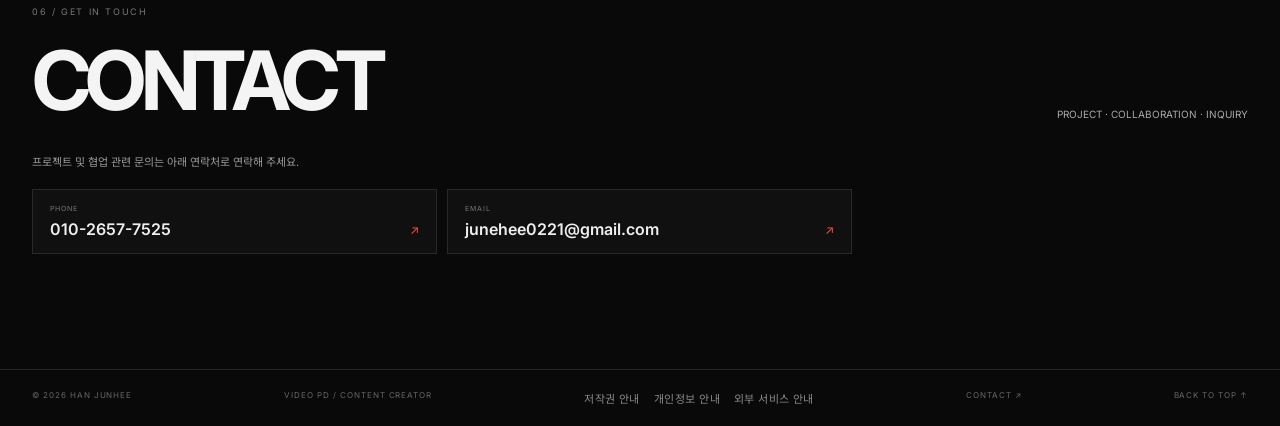
==== commit d2ea6623: "Refresh portfolio stylesheet version" ====
--- a/index.html
+++ b/index.html
@@ -1,4 +1,4 @@
-<!doctype html><html lang="ko"><head><meta charset="utf-8"><meta name="viewport" content="width=device-width,initial-scale=1"><title>HAN JUNHEE — VIDEO PD</title><meta name="description" content="한준희 Video PD portfolio"><link rel="stylesheet" href="style.css?v=20261118-01"></head><body><header><a href="#top"><b>HAN JUNHEE</b><small>VIDEO PD / CONTENT CREATOR</small></a><button type="button" class="menu-toggle" aria-controls="site-nav" aria-expanded="false" aria-label="메뉴 열기"><span></span><span></span><span></span></button><nav id="site-nav" aria-label="페이지 메뉴"><a href="#selected-work">SELECTED WORK</a><a href="#work">WORK</a><a href="#about">ABOUT</a><a href="#experience">EXPERIENCE</a><a href="#skills">SKILLS</a><a href="#contact">CONTACT</a></nav></header><main id="top"><section class="hero"><div class="hero-copy"><em>VIDEO PD · 5Y 1M+ PRACTICAL EXPERIENCE</em><h1>VIDEO<br><span>PRODUCER</span><i>.</i></h1><p>기획부터 촬영, 편집, 업로드 운영까지<br>콘텐츠 제작의 전 과정을 연결합니다.</p><div class="hero-specialties"><span>MEDICAL</span><span>INTERVIEW</span><span>AUTOMOTIVE</span><span>DRONE</span></div><a class="view" href="#selected-work">VIEW SELECTED WORK ↘</a></div><aside class="hero-aside" aria-label="페이지 목차"><div class="hero-aside-head"><span>CONTENTS</span><span>01 — 05</span></div><div class="hero-index-list"><a class="hero-index-item" href="#selected-work"><span class="hero-index-number">01</span><strong>SELECTED WORK</strong><i aria-hidden="true">↘</i></a><a class="hero-index-item" href="#work"><span class="hero-index-number">02</span><strong>WORK</strong><i aria-hidden="true">↘</i></a><a class="hero-index-item" href="#about"><span class="hero-index-number">03</span><strong>ABOUT</strong><i aria-hidden="true">↘</i></a><a class="hero-index-item" href="#experience"><span class="hero-index-number">04</span><strong>EXPERIENCE</strong><i aria-hidden="true">↘</i></a><a class="hero-index-item" href="#skills"><span class="hero-index-number">05</span><strong>SKILLS</strong><i aria-hidden="true">↘</i></a></div></aside></section><section id="selected-work"><div class="section-head"><div><em>01 / FEATURED PROJECTS</em><h2>SELECTED WORK</h2></div><p>분야별 대표 작업 4편 · 클릭 시 영상 재생</p></div><div id="selected-work-grid" class="selected-work-grid" aria-label="대표 작업 영상"></div>
+<!doctype html><html lang="ko"><head><meta charset="utf-8"><meta name="viewport" content="width=device-width,initial-scale=1"><title>HAN JUNHEE — VIDEO PD</title><meta name="description" content="한준희 Video PD portfolio"><link rel="stylesheet" href="style.css?v=20261118-02"></head><body><header><a href="#top"><b>HAN JUNHEE</b><small>VIDEO PD / CONTENT CREATOR</small></a><button type="button" class="menu-toggle" aria-controls="site-nav" aria-expanded="false" aria-label="메뉴 열기"><span></span><span></span><span></span></button><nav id="site-nav" aria-label="페이지 메뉴"><a href="#selected-work">SELECTED WORK</a><a href="#work">WORK</a><a href="#about">ABOUT</a><a href="#experience">EXPERIENCE</a><a href="#skills">SKILLS</a><a href="#contact">CONTACT</a></nav></header><main id="top"><section class="hero"><div class="hero-copy"><em>VIDEO PD · 5Y 1M+ PRACTICAL EXPERIENCE</em><h1>VIDEO<br><span>PRODUCER</span><i>.</i></h1><p>기획부터 촬영, 편집, 업로드 운영까지<br>콘텐츠 제작의 전 과정을 연결합니다.</p><div class="hero-specialties"><span>MEDICAL</span><span>INTERVIEW</span><span>AUTOMOTIVE</span><span>DRONE</span></div><a class="view" href="#selected-work">VIEW SELECTED WORK ↘</a></div><aside class="hero-aside" aria-label="페이지 목차"><div class="hero-aside-head"><span>CONTENTS</span><span>01 — 05</span></div><div class="hero-index-list"><a class="hero-index-item" href="#selected-work"><span class="hero-index-number">01</span><strong>SELECTED WORK</strong><i aria-hidden="true">↘</i></a><a class="hero-index-item" href="#work"><span class="hero-index-number">02</span><strong>WORK</strong><i aria-hidden="true">↘</i></a><a class="hero-index-item" href="#about"><span class="hero-index-number">03</span><strong>ABOUT</strong><i aria-hidden="true">↘</i></a><a class="hero-index-item" href="#experience"><span class="hero-index-number">04</span><strong>EXPERIENCE</strong><i aria-hidden="true">↘</i></a><a class="hero-index-item" href="#skills"><span class="hero-index-number">05</span><strong>SKILLS</strong><i aria-hidden="true">↘</i></a></div></aside></section><section id="selected-work"><div class="section-head"><div><em>01 / FEATURED PROJECTS</em><h2>SELECTED WORK</h2></div><p>분야별 대표 작업 4편 · 클릭 시 영상 재생</p></div><div id="selected-work-grid" class="selected-work-grid" aria-label="대표 작업 영상"></div>
 <noscript><p>대표 작업 재생 목록: <a href="https://www.youtube.com/watch?v=X7_JhaVq3TU">의료 분야</a> · <a href="https://www.youtube.com/watch?v=CSBLaXRrd7U">브랜드 분야</a> · <a href="https://www.youtube.com/watch?v=GPAFu57FTog">매거진 분야</a> · <a href="https://www.youtube.com/watch?v=22GGFnOV1M8">자동차 분야</a></p></noscript>
 </section><section id="work"><div class="section-head"><div><em>02 / COMPANY & CATEGORY WORK</em><h2>WORK</h2></div><p>회사별 가로 슬라이더 · 클릭 시 영상 재생</p></div><div id="work-filters" class="work-filters" role="group" aria-label="분야별 영상 필터"></div><p id="work-count" class="work-count" aria-live="polite"></p><div id="companies"></div></section><section id="about" class="about"><div class="about-art"><iframe src="https://www.youtube-nocookie.com/embed/ONNxg5ozPZU?autoplay=1&amp;mute=1&amp;loop=1&amp;playlist=ONNxg5ozPZU&amp;controls=0&amp;modestbranding=1&amp;rel=0&amp;playsinline=1" title="ABOUT ME — muted showreel" allow="autoplay; encrypted-media; picture-in-picture; web-share" referrerpolicy="strict-origin-when-cross-origin" loading="lazy"></iframe></div><div><em>03 / ABOUT ME</em><h2>영상을 만들고,<br><span>전달 방식을 설계합니다.</span></h2><p>의료 정보, 인터뷰·매거진, 자동차 정비, 드론 교육 및 항공 촬영까지 다양한 현장에서 콘텐츠를 제작해온 영상 PD입니다. 기획 의도를 촬영 구성과 편집 방향으로 연결하며 롱폼·숏폼·브랜디드 콘텐츠를 제작했습니다.</p><p>Premiere Pro를 중심으로 편집하고 After Effects, Photoshop, Illustrator를 활용해 자막·그래픽 작업을 수행합니다. 촬영 현장 운영부터 업로드와 채널 관리까지 콘텐츠 제작 전 과정을 고려합니다.</p><div class="process" aria-label="제작 과정"><div><b>01</b>기획</div><div><b>02</b>촬영</div><div><b>03</b>편집</div><div><b>04</b>운영</div></div><div class="about-strengths" aria-label="핵심 제작 역량"><div><strong>END-TO-END</strong><span>기획 · 촬영 · 편집 · 업로드 운영</span></div><div><strong>MULTI-INDUSTRY</strong><span>의료 · 자동차 · 매거진 · 드론</span></div><div><strong>CONTENT PRODUCTION</strong><span>롱폼 · 숏폼 · 인터뷰 · 브랜드 콘텐츠</span></div><div><strong>FIELD EXPERIENCE</strong><span>스튜디오 · 외부 현장 · 항공 촬영</span></div></div></div></section><section id="experience"><div class="section-head"><div><em>04 / EXPERIENCE</em><h2>CAREER</h2></div><p>약 5년 1개월의 실무 경험</p></div><div class="timeline"><article><div class="career-date"><span>2025.08 — PRESENT</span></div><div class="timeline-marker"><i></i></div><div class="career-detail"><div class="career-heading"><div class="career-company"><div class="career-logo career-logo--car123tech"><img loading="lazy" alt="카123테크 로고" src="[data-uri]"></div><div><h3>카123테크 (가좌점)</h3><small>영상촬영팀 · 사원 / 팀원</small></div></div><span class="career-field">AUTOMOTIVE</span></div><p class="career-summary">자동차 정비 현장과 수리 과정을 영상으로 기록하고, 정비 정보와 제품 시연을 시청자가 이해하기 쉬운 콘텐츠로 제작합니다.</p><div class="career-section"><div class="career-section-title">담당 업무</div><ul class="career-tasks"><li>자동차 정비 현장 및 수리 과정 촬영·편집</li><li>정비 정보 · 공구 소개 · 작업 흐름 콘텐츠 제작</li><li>자동차 명장 박병일 콜라보 촬영</li><li>특허 제품 시연 영상 촬영</li><li>YouTube 롱폼 및 숏폼 영상 편집·재구성</li><li>블로그 콘텐츠 및 네이버 스마트플레이스 운영</li></ul></div><div class="career-section"><div class="career-section-title">제작 역할</div><div class="career-role-tags"><span>메인 촬영</span><span>메인 편집</span></div></div><div class="career-section"><div class="career-section-title">대표 작업</div><div class="career-featured-links"><a href="https://youtu.be/22GGFnOV1M8" data-video-id="22GGFnOV1M8" target="_blank" rel="noopener noreferrer"><span class="career-video-title">영상 보기</span><span aria-hidden="true">↗</span></a><a href="https://youtu.be/xni0p0FyI4w" data-video-id="xni0p0FyI4w" target="_blank" rel="noopener noreferrer"><span class="career-video-title">영상 보기</span><span aria-hidden="true">↗</span></a></div></div></div></article><article><div class="career-date"><span>2022.06 — 2025.07</span></div><div class="timeline-marker"><i></i></div><div class="career-detail"><div class="career-heading"><div class="career-company"><div class="career-logo career-logo--hidoc"><img loading="lazy" alt="하이닥 로고" src="assets/hidoc-logo.png"></div><div><h3><a class="career-brand-link" href="https://www.mcircle.co.kr/" target="_blank" rel="noopener noreferrer">(주)엠서클 <span aria-hidden="true">↗</span></a></h3><small>영상촬영팀 · 사원 / 팀원</small></div></div><span class="career-field">MEDICAL · MAGAZINE</span></div><p class="career-summary">하이닥을 주력 제작 채널로, 대웅제약 및 관계 브랜드·플랫폼의 의료·문화·라이프스타일 콘텐츠를 기획·촬영·편집했습니다.</p><div class="career-section"><div class="career-section-title">주요 제작 채널</div><div class="career-brand-grid career-brand-grid--primary">
 <div><a class="career-brand-link" href="https://news.hidoc.co.kr/" target="_blank" rel="noopener noreferrer"><strong>하이닥 <span aria-hidden="true">↗</span></strong></a><p>건강의학 전문 미디어 · 주력 유튜브 채널. 전문가 대담과 의료 정보 콘텐츠, 광고·홍보·콜라보 영상 제작</p></div>
--- a/style.css
+++ b/style.css
@@ -302,8 +302,8 @@
 .company[hidden]{display:none!important}
 .featured-explain{margin-top:13px;padding-top:11px;border-top:1px solid #303030;display:grid;gap:8px}
 .featured-explain p{margin:0;display:grid;gap:4px;line-height:1.55}
-.featured-explain strong{color:#aaa;font-size:11px;font-weight:700}
-.featured-explain span{color:#d2d2d2;font-size:12px}
+.featured-explain strong{color:#aaa;font-size:10px;font-weight:700}
+.featured-explain span{color:#d2d2d2;font-size:11px}
 .selected-work-grid .role{font-size:11px}
 .selected-work-grid .meta{font-size:10px;color:#aaa}
 .career-featured-links a .career-video-title{color:#ddd;min-width:0;overflow-wrap:anywhere}
@@ -333,7 +333,7 @@
  .work-filter{font-size:11px;padding:10px 12px}
  .selected-work-grid .role{font-size:11px}
  .selected-work-grid .meta{font-size:10px}
- .featured-explain span{font-size:12px}
+ .featured-explain span{font-size:11px}
  .footer-legal a,.cert span{font-size:11px}
  .career-featured-links a,.career-brand-grid p{font-size:12px}
  .career-role-tags span{font-size:11px}
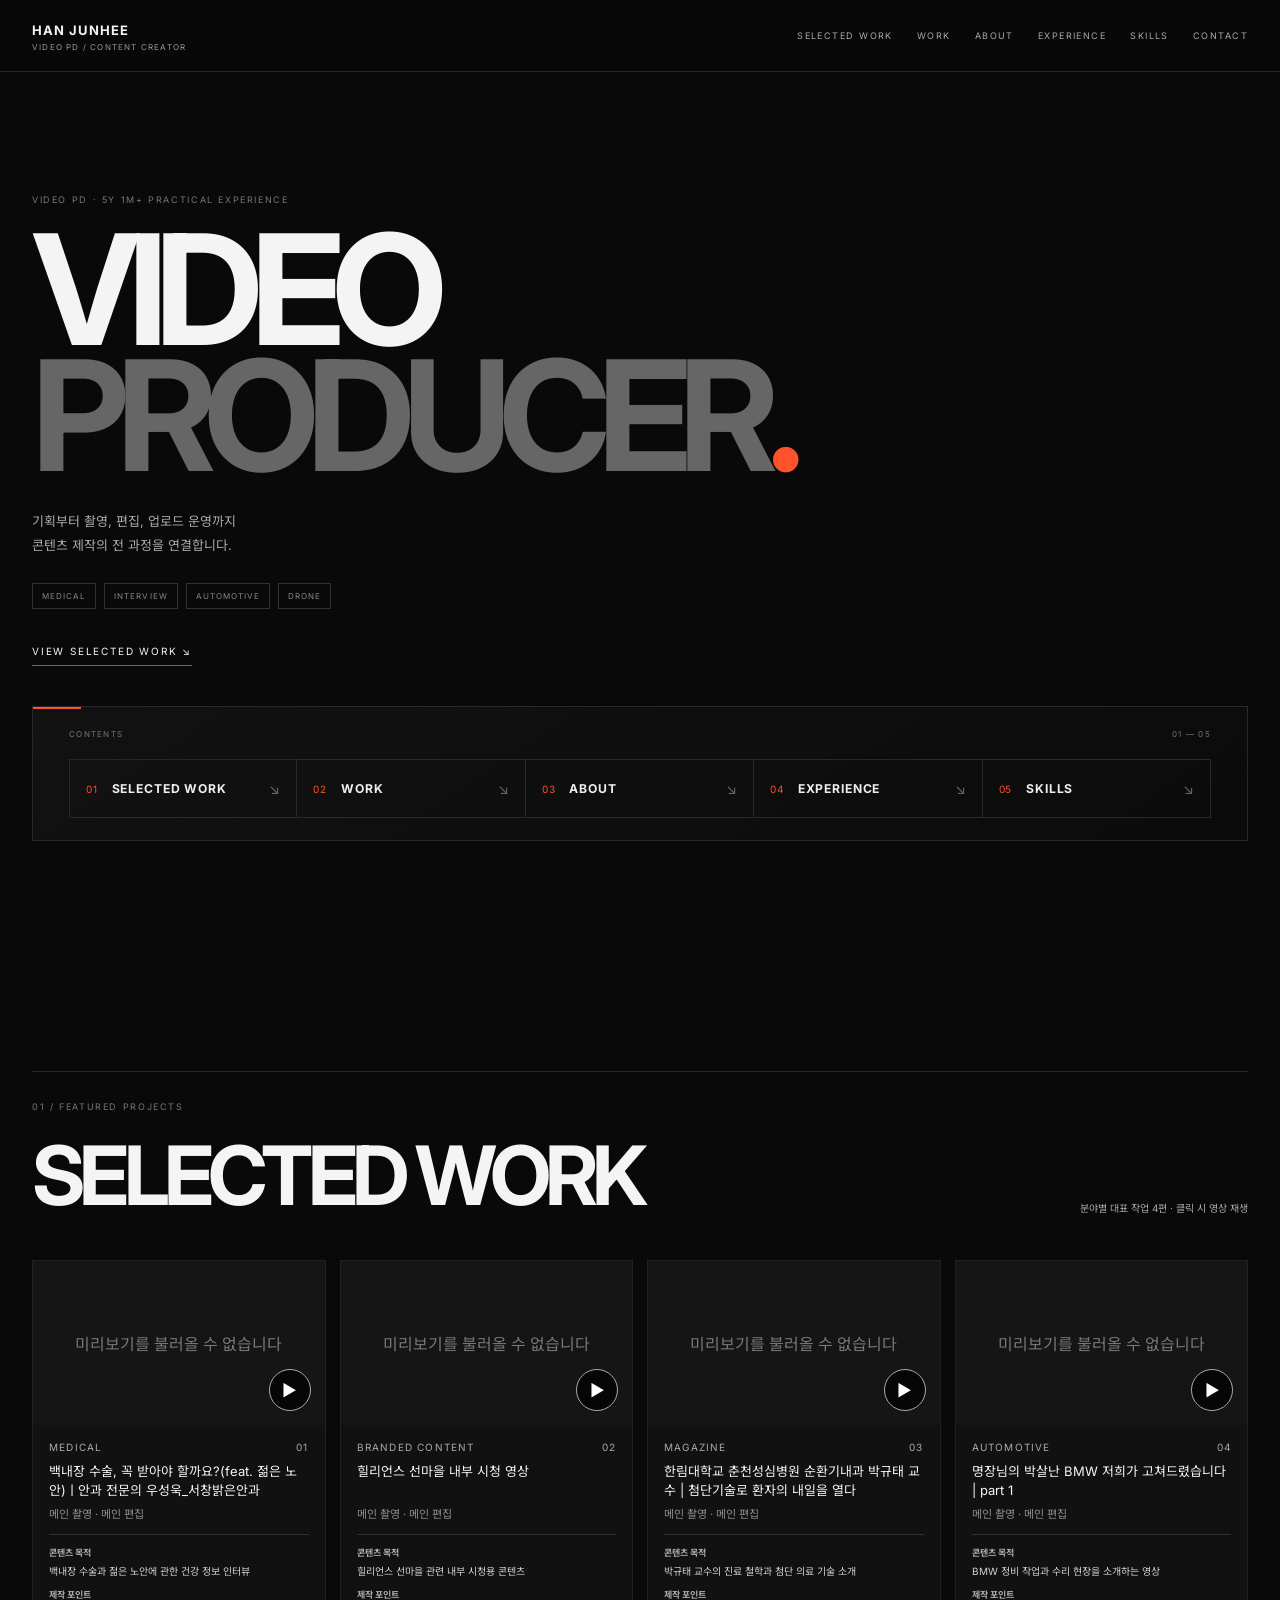
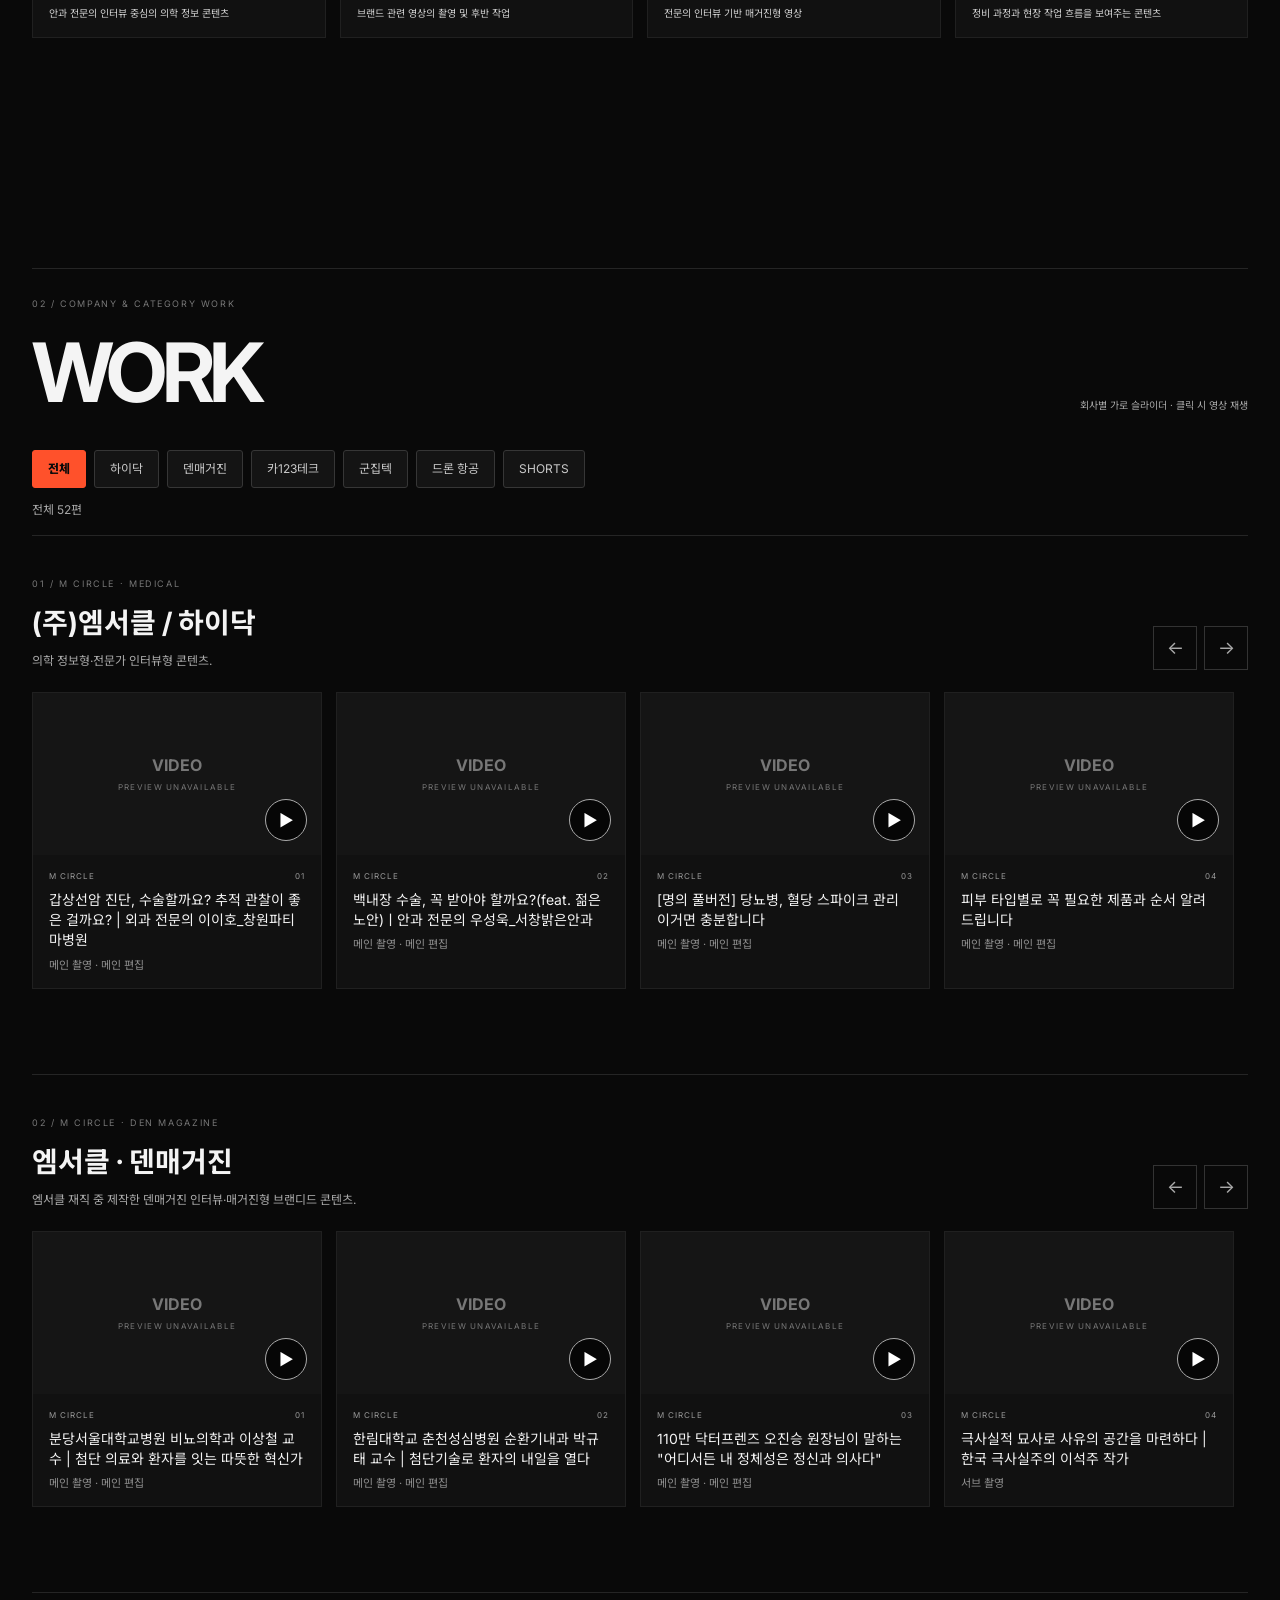
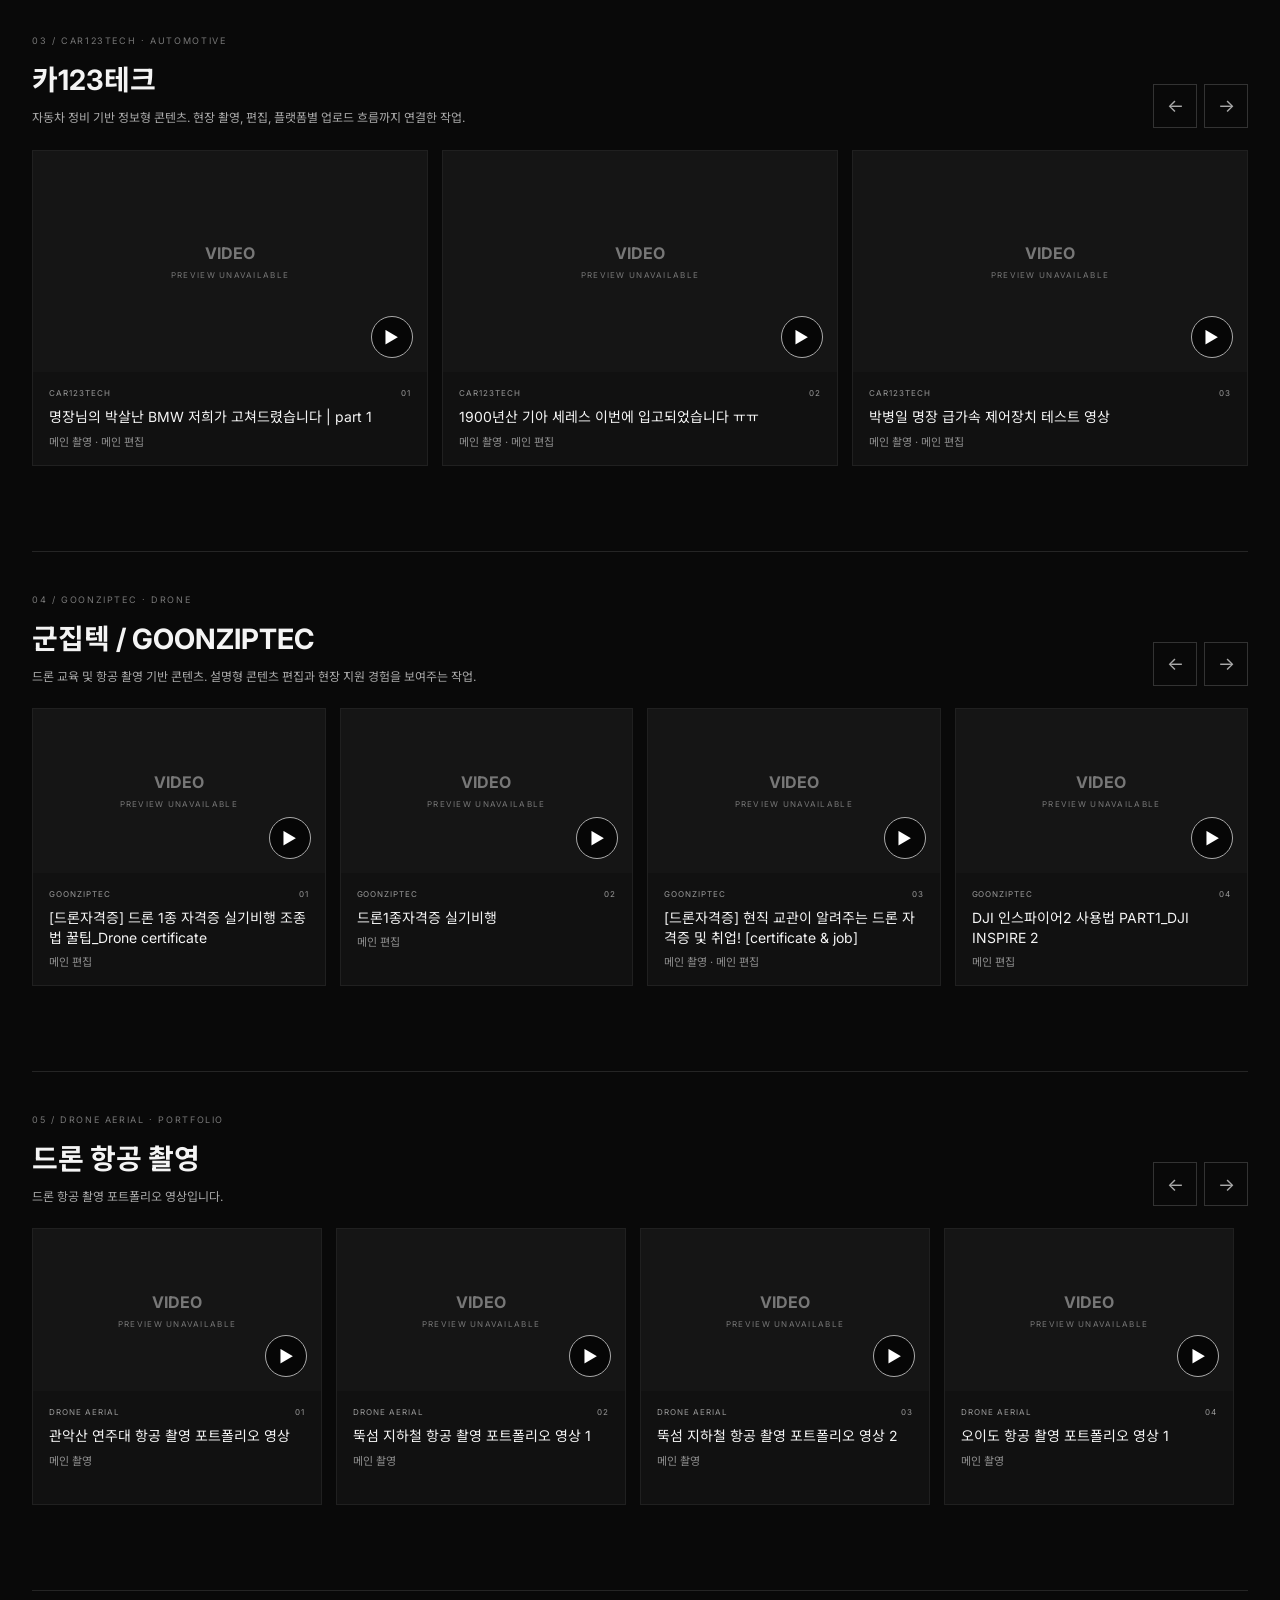
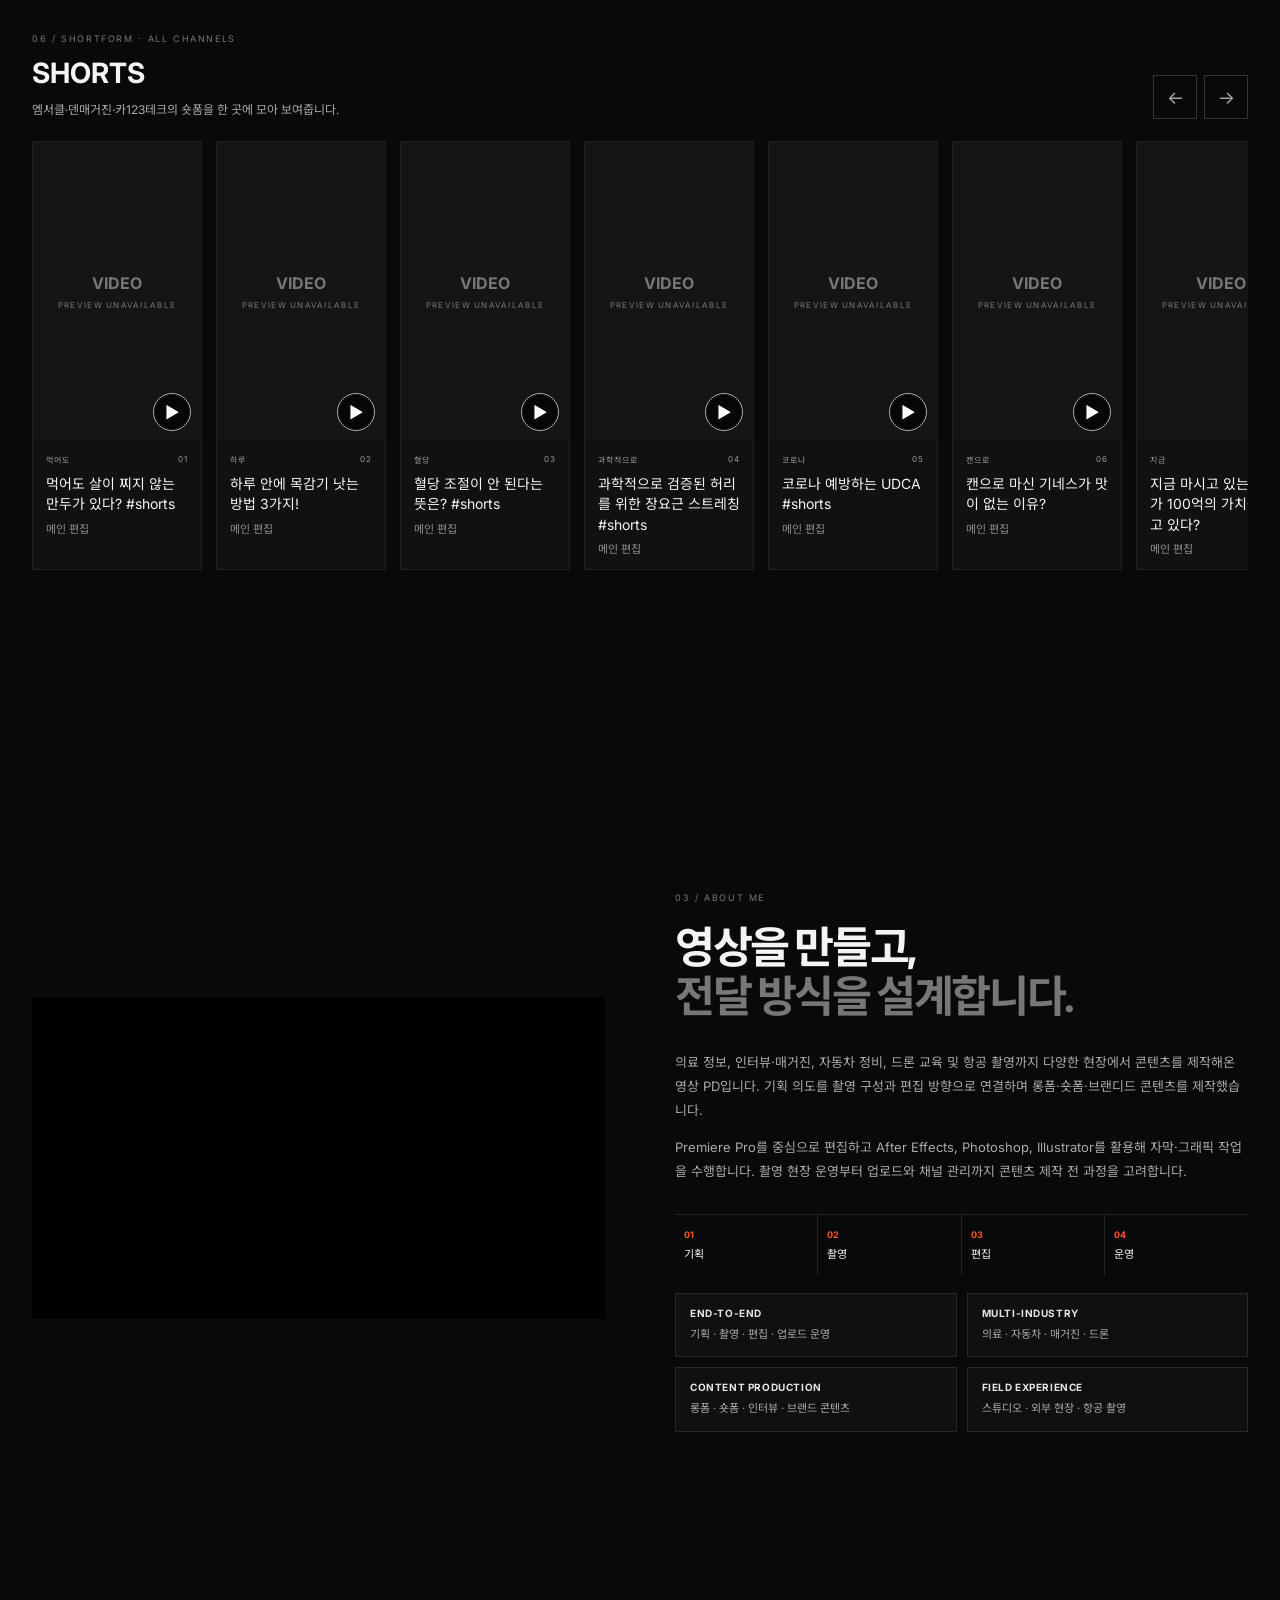
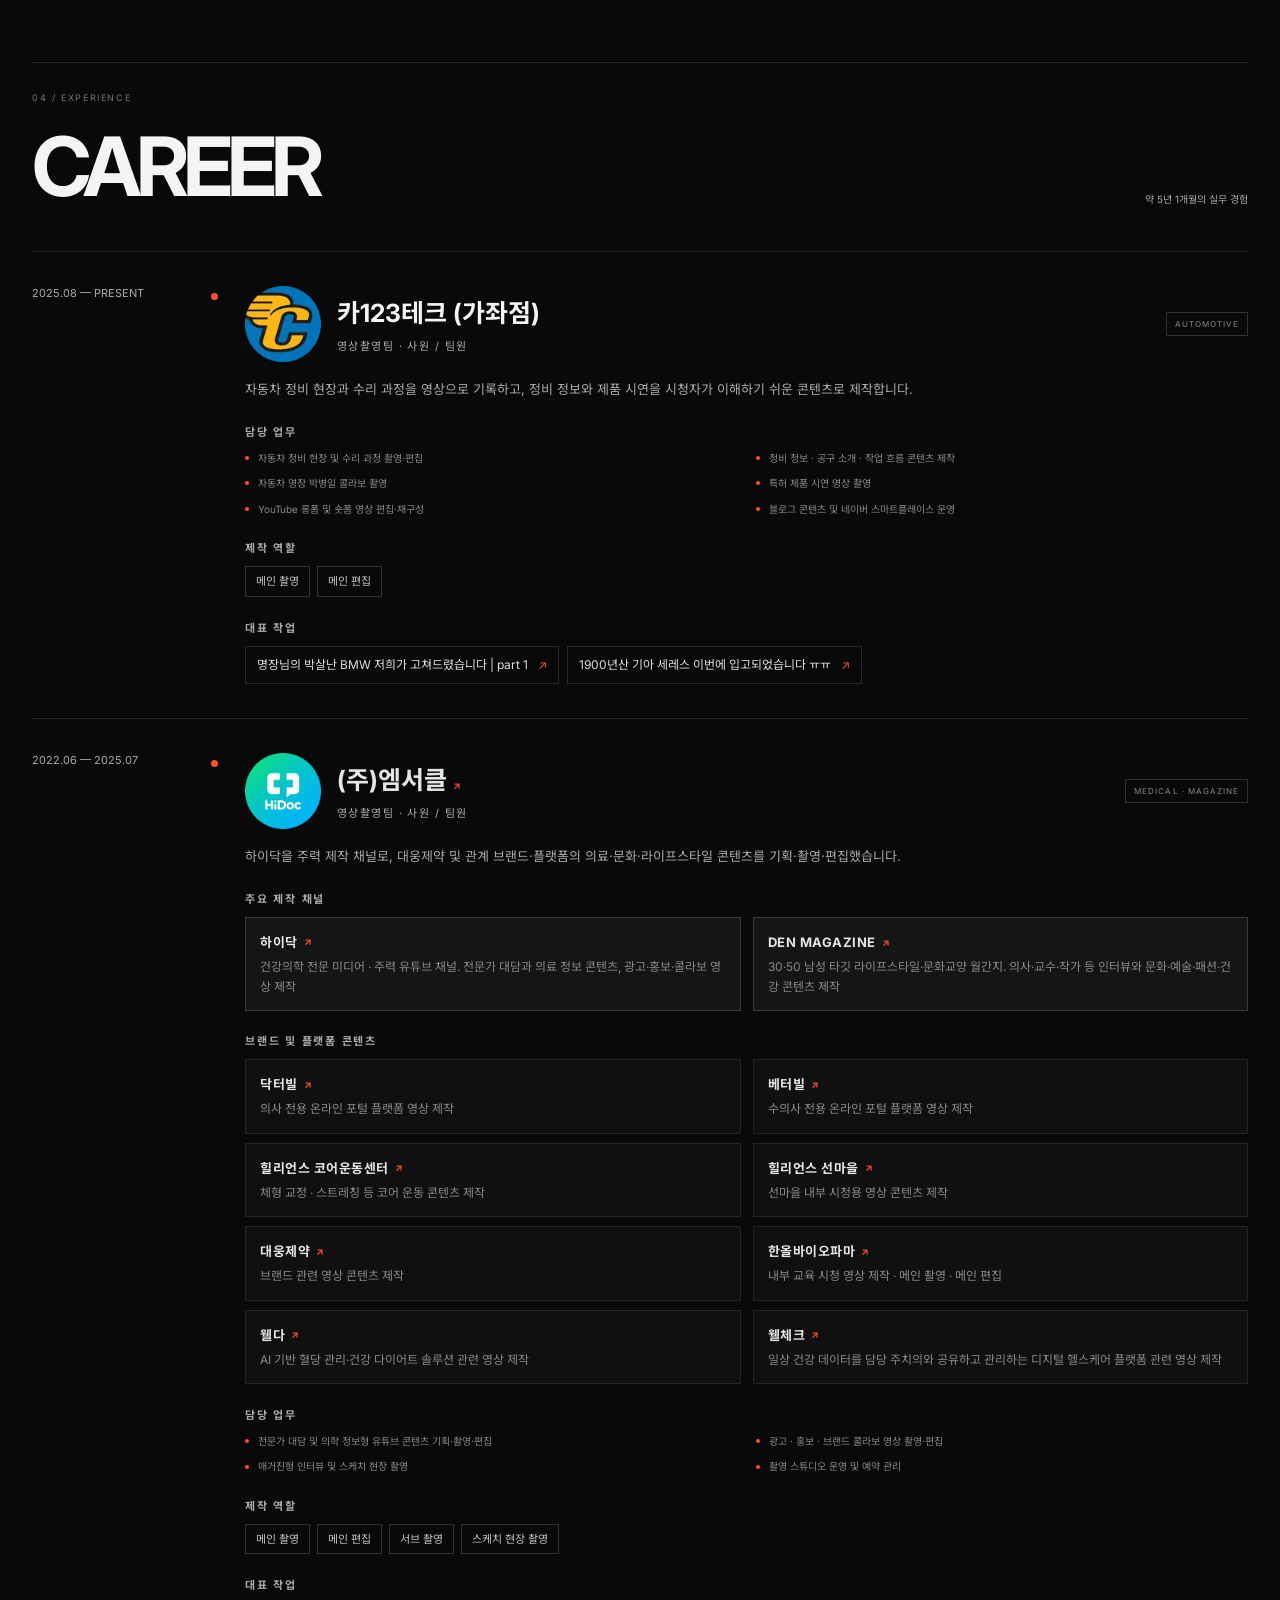
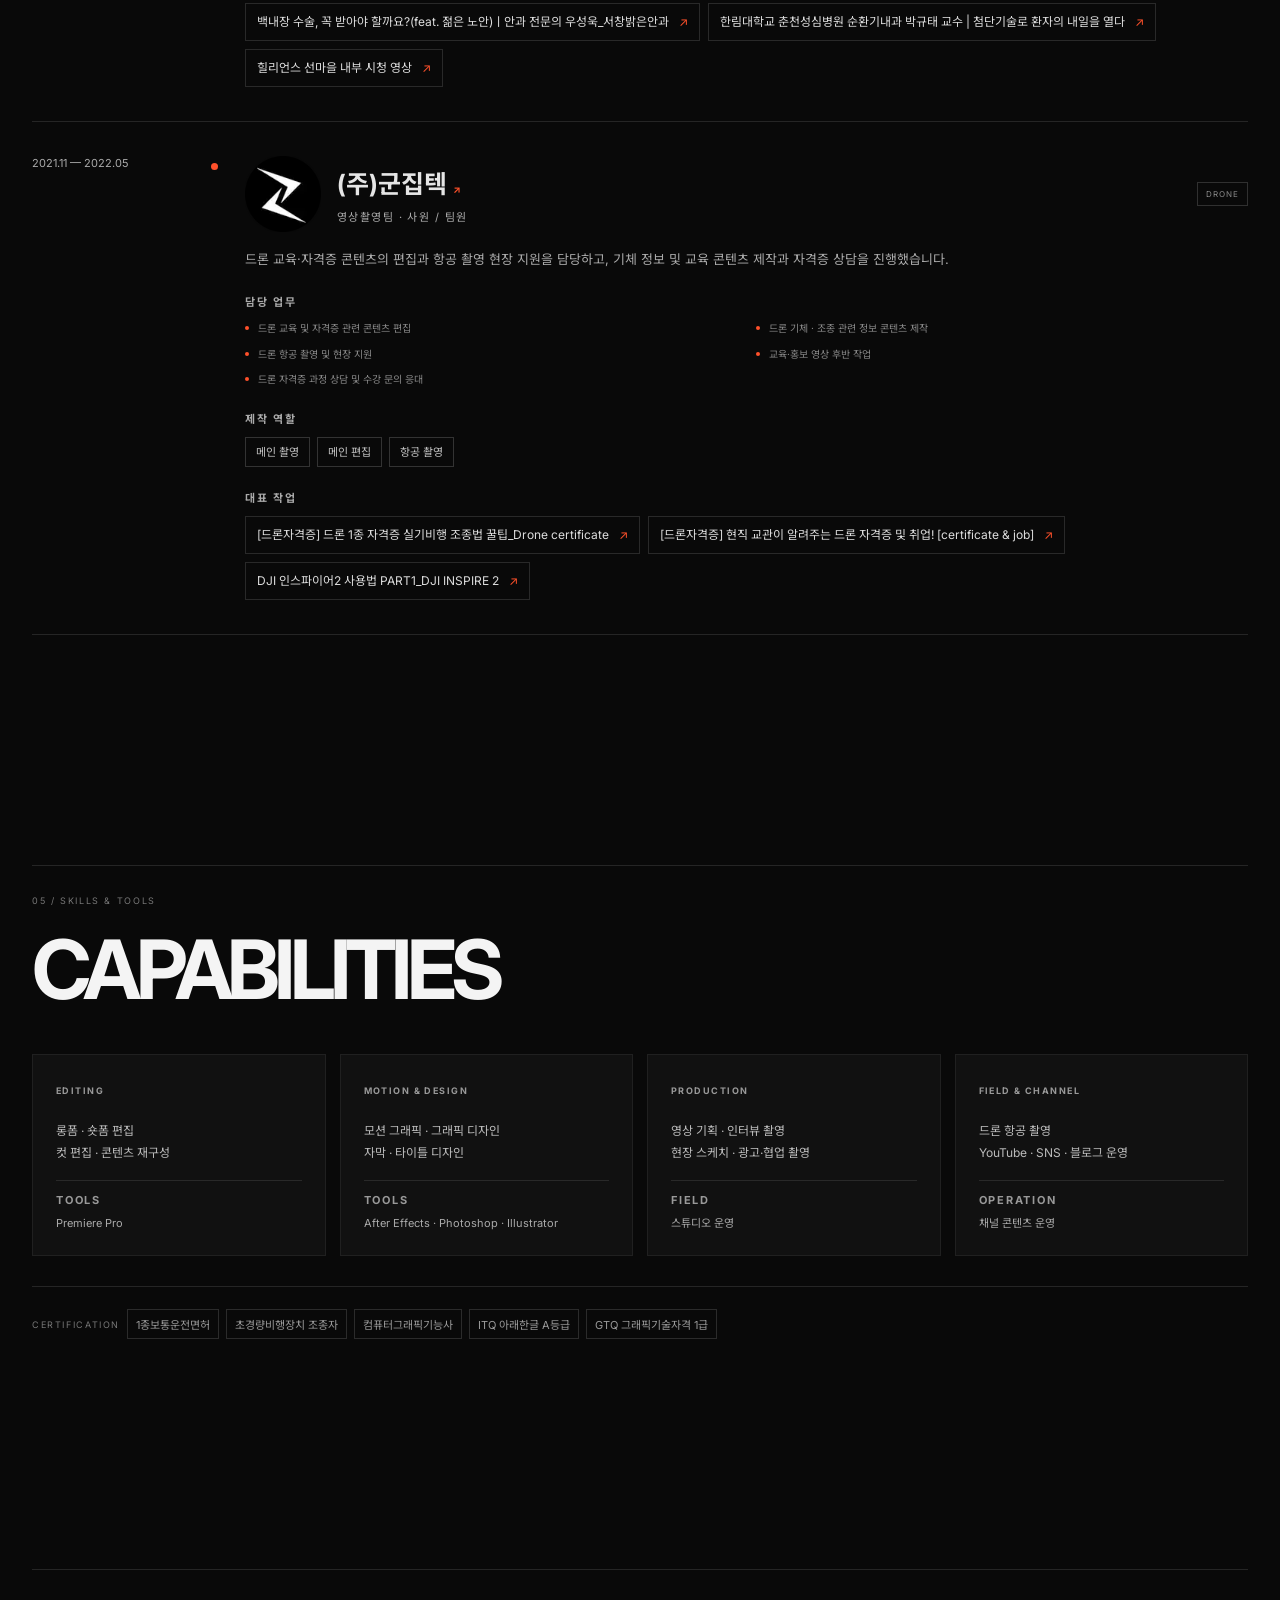
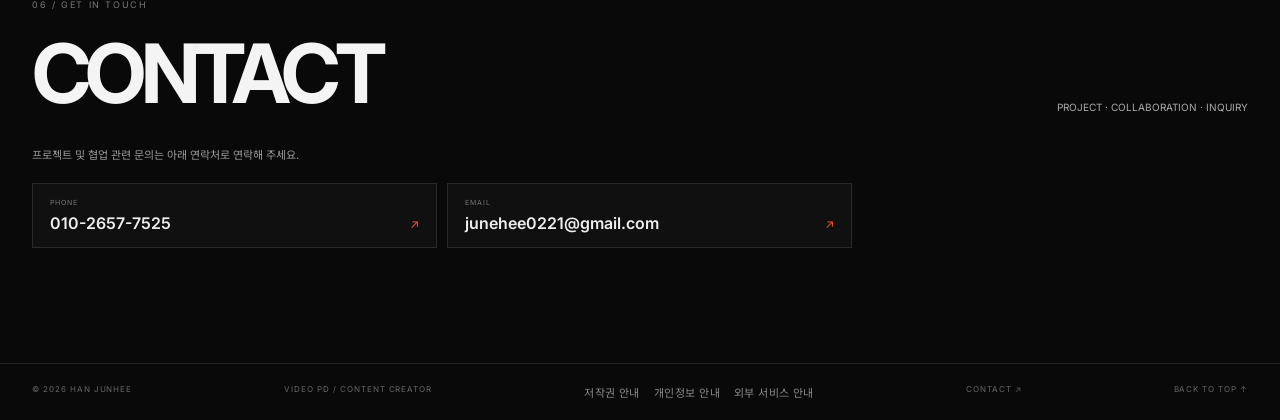
==== commit 010520dc: "Refresh CSS cache for featured project notes" ====
--- a/index.html
+++ b/index.html
@@ -1,4 +1,4 @@
-<!doctype html><html lang="ko"><head><meta charset="utf-8"><meta name="viewport" content="width=device-width,initial-scale=1"><title>HAN JUNHEE — VIDEO PD</title><meta name="description" content="한준희 Video PD portfolio"><link rel="stylesheet" href="style.css?v=20261118-02"></head><body><header><a href="#top"><b>HAN JUNHEE</b><small>VIDEO PD / CONTENT CREATOR</small></a><button type="button" class="menu-toggle" aria-controls="site-nav" aria-expanded="false" aria-label="메뉴 열기"><span></span><span></span><span></span></button><nav id="site-nav" aria-label="페이지 메뉴"><a href="#selected-work">SELECTED WORK</a><a href="#work">WORK</a><a href="#about">ABOUT</a><a href="#experience">EXPERIENCE</a><a href="#skills">SKILLS</a><a href="#contact">CONTACT</a></nav></header><main id="top"><section class="hero"><div class="hero-copy"><em>VIDEO PD · 5Y 1M+ PRACTICAL EXPERIENCE</em><h1>VIDEO<br><span>PRODUCER</span><i>.</i></h1><p>기획부터 촬영, 편집, 업로드 운영까지<br>콘텐츠 제작의 전 과정을 연결합니다.</p><div class="hero-specialties"><span>MEDICAL</span><span>INTERVIEW</span><span>AUTOMOTIVE</span><span>DRONE</span></div><a class="view" href="#selected-work">VIEW SELECTED WORK ↘</a></div><aside class="hero-aside" aria-label="페이지 목차"><div class="hero-aside-head"><span>CONTENTS</span><span>01 — 05</span></div><div class="hero-index-list"><a class="hero-index-item" href="#selected-work"><span class="hero-index-number">01</span><strong>SELECTED WORK</strong><i aria-hidden="true">↘</i></a><a class="hero-index-item" href="#work"><span class="hero-index-number">02</span><strong>WORK</strong><i aria-hidden="true">↘</i></a><a class="hero-index-item" href="#about"><span class="hero-index-number">03</span><strong>ABOUT</strong><i aria-hidden="true">↘</i></a><a class="hero-index-item" href="#experience"><span class="hero-index-number">04</span><strong>EXPERIENCE</strong><i aria-hidden="true">↘</i></a><a class="hero-index-item" href="#skills"><span class="hero-index-number">05</span><strong>SKILLS</strong><i aria-hidden="true">↘</i></a></div></aside></section><section id="selected-work"><div class="section-head"><div><em>01 / FEATURED PROJECTS</em><h2>SELECTED WORK</h2></div><p>분야별 대표 작업 4편 · 클릭 시 영상 재생</p></div><div id="selected-work-grid" class="selected-work-grid" aria-label="대표 작업 영상"></div>
+<!doctype html><html lang="ko"><head><meta charset="utf-8"><meta name="viewport" content="width=device-width,initial-scale=1"><title>HAN JUNHEE — VIDEO PD</title><meta name="description" content="한준희 Video PD portfolio"><link rel="stylesheet" href="style.css?v=20261118-03"></head><body><header><a href="#top"><b>HAN JUNHEE</b><small>VIDEO PD / CONTENT CREATOR</small></a><button type="button" class="menu-toggle" aria-controls="site-nav" aria-expanded="false" aria-label="메뉴 열기"><span></span><span></span><span></span></button><nav id="site-nav" aria-label="페이지 메뉴"><a href="#selected-work">SELECTED WORK</a><a href="#work">WORK</a><a href="#about">ABOUT</a><a href="#experience">EXPERIENCE</a><a href="#skills">SKILLS</a><a href="#contact">CONTACT</a></nav></header><main id="top"><section class="hero"><div class="hero-copy"><em>VIDEO PD · 5Y 1M+ PRACTICAL EXPERIENCE</em><h1>VIDEO<br><span>PRODUCER</span><i>.</i></h1><p>기획부터 촬영, 편집, 업로드 운영까지<br>콘텐츠 제작의 전 과정을 연결합니다.</p><div class="hero-specialties"><span>MEDICAL</span><span>INTERVIEW</span><span>AUTOMOTIVE</span><span>DRONE</span></div><a class="view" href="#selected-work">VIEW SELECTED WORK ↘</a></div><aside class="hero-aside" aria-label="페이지 목차"><div class="hero-aside-head"><span>CONTENTS</span><span>01 — 05</span></div><div class="hero-index-list"><a class="hero-index-item" href="#selected-work"><span class="hero-index-number">01</span><strong>SELECTED WORK</strong><i aria-hidden="true">↘</i></a><a class="hero-index-item" href="#work"><span class="hero-index-number">02</span><strong>WORK</strong><i aria-hidden="true">↘</i></a><a class="hero-index-item" href="#about"><span class="hero-index-number">03</span><strong>ABOUT</strong><i aria-hidden="true">↘</i></a><a class="hero-index-item" href="#experience"><span class="hero-index-number">04</span><strong>EXPERIENCE</strong><i aria-hidden="true">↘</i></a><a class="hero-index-item" href="#skills"><span class="hero-index-number">05</span><strong>SKILLS</strong><i aria-hidden="true">↘</i></a></div></aside></section><section id="selected-work"><div class="section-head"><div><em>01 / FEATURED PROJECTS</em><h2>SELECTED WORK</h2></div><p>분야별 대표 작업 4편 · 클릭 시 영상 재생</p></div><div id="selected-work-grid" class="selected-work-grid" aria-label="대표 작업 영상"></div>
 <noscript><p>대표 작업 재생 목록: <a href="https://www.youtube.com/watch?v=X7_JhaVq3TU">의료 분야</a> · <a href="https://www.youtube.com/watch?v=CSBLaXRrd7U">브랜드 분야</a> · <a href="https://www.youtube.com/watch?v=GPAFu57FTog">매거진 분야</a> · <a href="https://www.youtube.com/watch?v=22GGFnOV1M8">자동차 분야</a></p></noscript>
 </section><section id="work"><div class="section-head"><div><em>02 / COMPANY & CATEGORY WORK</em><h2>WORK</h2></div><p>회사별 가로 슬라이더 · 클릭 시 영상 재생</p></div><div id="work-filters" class="work-filters" role="group" aria-label="분야별 영상 필터"></div><p id="work-count" class="work-count" aria-live="polite"></p><div id="companies"></div></section><section id="about" class="about"><div class="about-art"><iframe src="https://www.youtube-nocookie.com/embed/ONNxg5ozPZU?autoplay=1&amp;mute=1&amp;loop=1&amp;playlist=ONNxg5ozPZU&amp;controls=0&amp;modestbranding=1&amp;rel=0&amp;playsinline=1" title="ABOUT ME — muted showreel" allow="autoplay; encrypted-media; picture-in-picture; web-share" referrerpolicy="strict-origin-when-cross-origin" loading="lazy"></iframe></div><div><em>03 / ABOUT ME</em><h2>영상을 만들고,<br><span>전달 방식을 설계합니다.</span></h2><p>의료 정보, 인터뷰·매거진, 자동차 정비, 드론 교육 및 항공 촬영까지 다양한 현장에서 콘텐츠를 제작해온 영상 PD입니다. 기획 의도를 촬영 구성과 편집 방향으로 연결하며 롱폼·숏폼·브랜디드 콘텐츠를 제작했습니다.</p><p>Premiere Pro를 중심으로 편집하고 After Effects, Photoshop, Illustrator를 활용해 자막·그래픽 작업을 수행합니다. 촬영 현장 운영부터 업로드와 채널 관리까지 콘텐츠 제작 전 과정을 고려합니다.</p><div class="process" aria-label="제작 과정"><div><b>01</b>기획</div><div><b>02</b>촬영</div><div><b>03</b>편집</div><div><b>04</b>운영</div></div><div class="about-strengths" aria-label="핵심 제작 역량"><div><strong>END-TO-END</strong><span>기획 · 촬영 · 편집 · 업로드 운영</span></div><div><strong>MULTI-INDUSTRY</strong><span>의료 · 자동차 · 매거진 · 드론</span></div><div><strong>CONTENT PRODUCTION</strong><span>롱폼 · 숏폼 · 인터뷰 · 브랜드 콘텐츠</span></div><div><strong>FIELD EXPERIENCE</strong><span>스튜디오 · 외부 현장 · 항공 촬영</span></div></div></div></section><section id="experience"><div class="section-head"><div><em>04 / EXPERIENCE</em><h2>CAREER</h2></div><p>약 5년 1개월의 실무 경험</p></div><div class="timeline"><article><div class="career-date"><span>2025.08 — PRESENT</span></div><div class="timeline-marker"><i></i></div><div class="career-detail"><div class="career-heading"><div class="career-company"><div class="career-logo career-logo--car123tech"><img loading="lazy" alt="카123테크 로고" src="[data-uri]"></div><div><h3>카123테크 (가좌점)</h3><small>영상촬영팀 · 사원 / 팀원</small></div></div><span class="career-field">AUTOMOTIVE</span></div><p class="career-summary">자동차 정비 현장과 수리 과정을 영상으로 기록하고, 정비 정보와 제품 시연을 시청자가 이해하기 쉬운 콘텐츠로 제작합니다.</p><div class="career-section"><div class="career-section-title">담당 업무</div><ul class="career-tasks"><li>자동차 정비 현장 및 수리 과정 촬영·편집</li><li>정비 정보 · 공구 소개 · 작업 흐름 콘텐츠 제작</li><li>자동차 명장 박병일 콜라보 촬영</li><li>특허 제품 시연 영상 촬영</li><li>YouTube 롱폼 및 숏폼 영상 편집·재구성</li><li>블로그 콘텐츠 및 네이버 스마트플레이스 운영</li></ul></div><div class="career-section"><div class="career-section-title">제작 역할</div><div class="career-role-tags"><span>메인 촬영</span><span>메인 편집</span></div></div><div class="career-section"><div class="career-section-title">대표 작업</div><div class="career-featured-links"><a href="https://youtu.be/22GGFnOV1M8" data-video-id="22GGFnOV1M8" target="_blank" rel="noopener noreferrer"><span class="career-video-title">영상 보기</span><span aria-hidden="true">↗</span></a><a href="https://youtu.be/xni0p0FyI4w" data-video-id="xni0p0FyI4w" target="_blank" rel="noopener noreferrer"><span class="career-video-title">영상 보기</span><span aria-hidden="true">↗</span></a></div></div></div></article><article><div class="career-date"><span>2022.06 — 2025.07</span></div><div class="timeline-marker"><i></i></div><div class="career-detail"><div class="career-heading"><div class="career-company"><div class="career-logo career-logo--hidoc"><img loading="lazy" alt="하이닥 로고" src="assets/hidoc-logo.png"></div><div><h3><a class="career-brand-link" href="https://www.mcircle.co.kr/" target="_blank" rel="noopener noreferrer">(주)엠서클 <span aria-hidden="true">↗</span></a></h3><small>영상촬영팀 · 사원 / 팀원</small></div></div><span class="career-field">MEDICAL · MAGAZINE</span></div><p class="career-summary">하이닥을 주력 제작 채널로, 대웅제약 및 관계 브랜드·플랫폼의 의료·문화·라이프스타일 콘텐츠를 기획·촬영·편집했습니다.</p><div class="career-section"><div class="career-section-title">주요 제작 채널</div><div class="career-brand-grid career-brand-grid--primary">
 <div><a class="career-brand-link" href="https://news.hidoc.co.kr/" target="_blank" rel="noopener noreferrer"><strong>하이닥 <span aria-hidden="true">↗</span></strong></a><p>건강의학 전문 미디어 · 주력 유튜브 채널. 전문가 대담과 의료 정보 콘텐츠, 광고·홍보·콜라보 영상 제작</p></div>
--- a/style.css
+++ b/style.css
@@ -302,8 +302,8 @@
 .company[hidden]{display:none!important}
 .featured-explain{margin-top:13px;padding-top:11px;border-top:1px solid #303030;display:grid;gap:8px}
 .featured-explain p{margin:0;display:grid;gap:4px;line-height:1.55}
-.featured-explain strong{color:#aaa;font-size:10px;font-weight:700}
-.featured-explain span{color:#d2d2d2;font-size:11px}
+.featured-explain strong{color:#aaa;font-size:9px;font-weight:700}
+.featured-explain span{color:#d2d2d2;font-size:10px}
 .selected-work-grid .role{font-size:11px}
 .selected-work-grid .meta{font-size:10px;color:#aaa}
 .career-featured-links a .career-video-title{color:#ddd;min-width:0;overflow-wrap:anywhere}
@@ -333,7 +333,7 @@
  .work-filter{font-size:11px;padding:10px 12px}
  .selected-work-grid .role{font-size:11px}
  .selected-work-grid .meta{font-size:10px}
- .featured-explain span{font-size:11px}
+ .featured-explain span{font-size:10px}
  .footer-legal a,.cert span{font-size:11px}
  .career-featured-links a,.career-brand-grid p{font-size:12px}
  .career-role-tags span{font-size:11px}
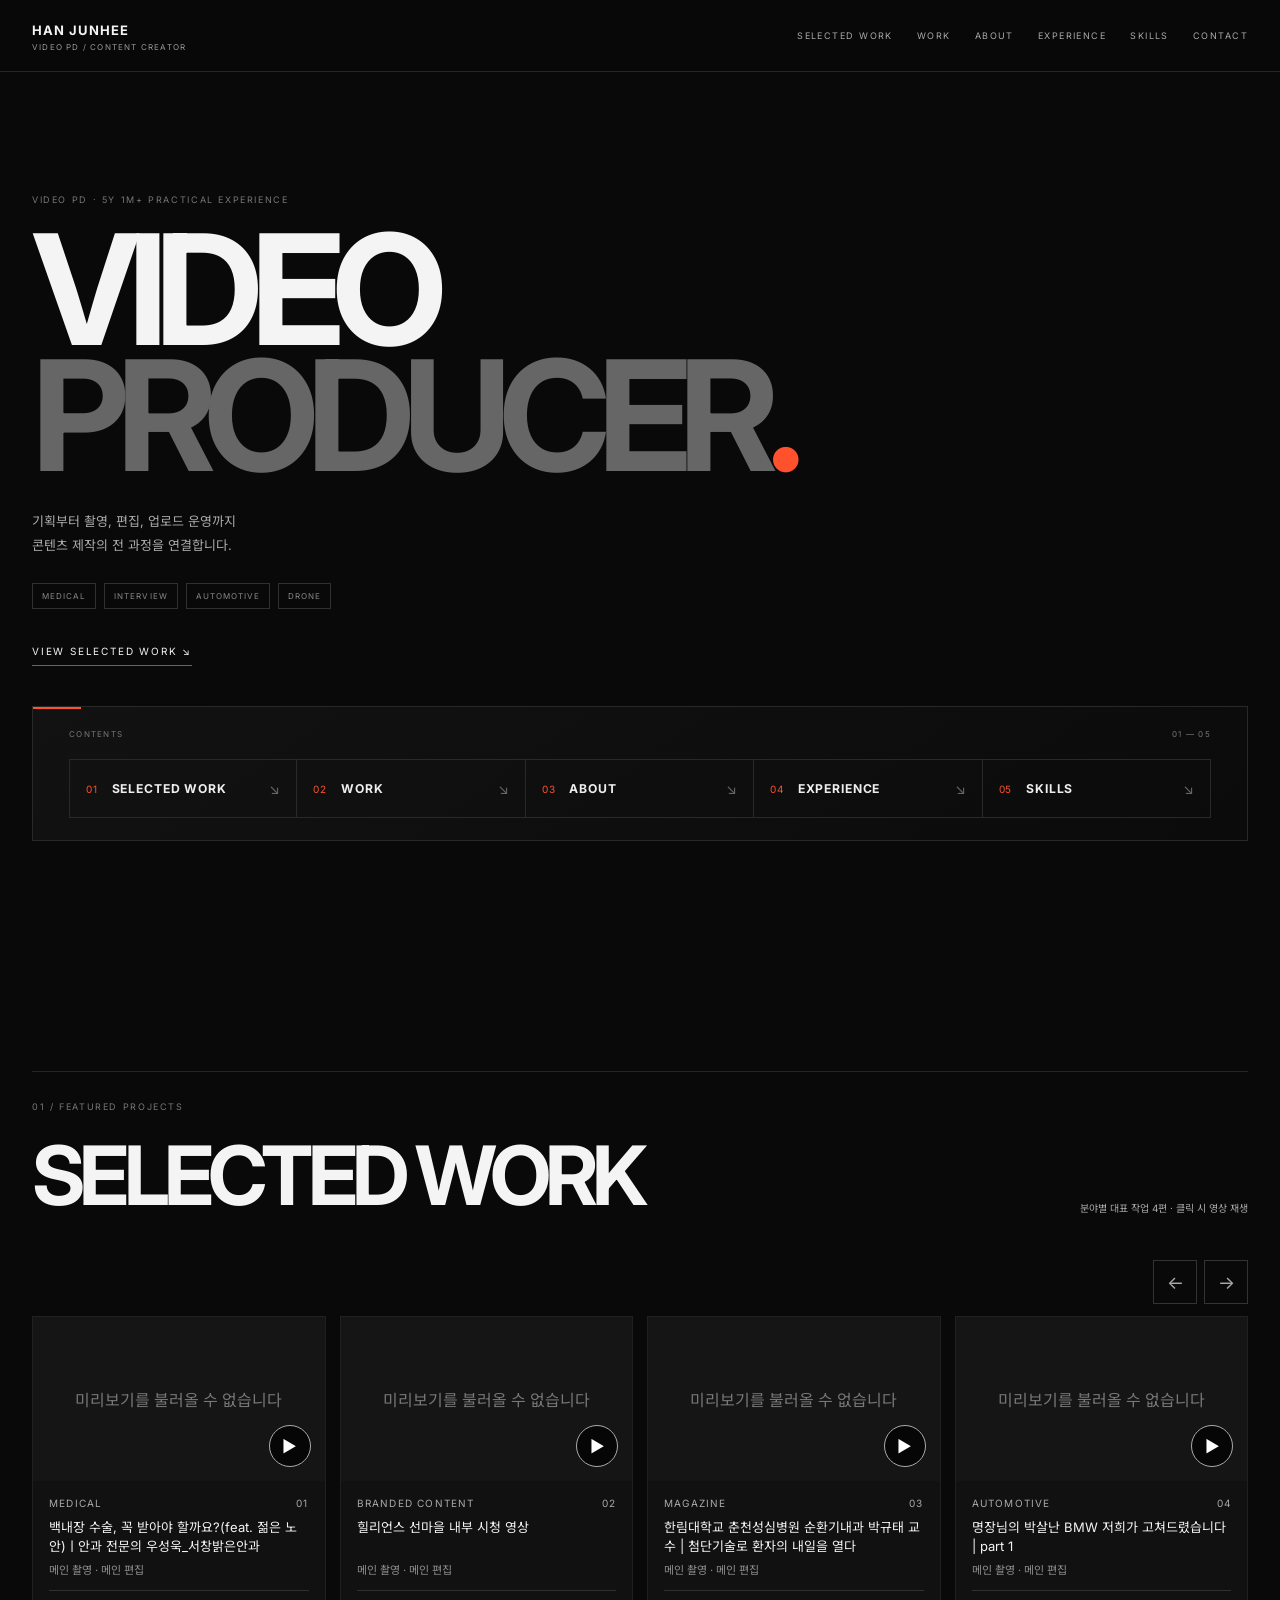
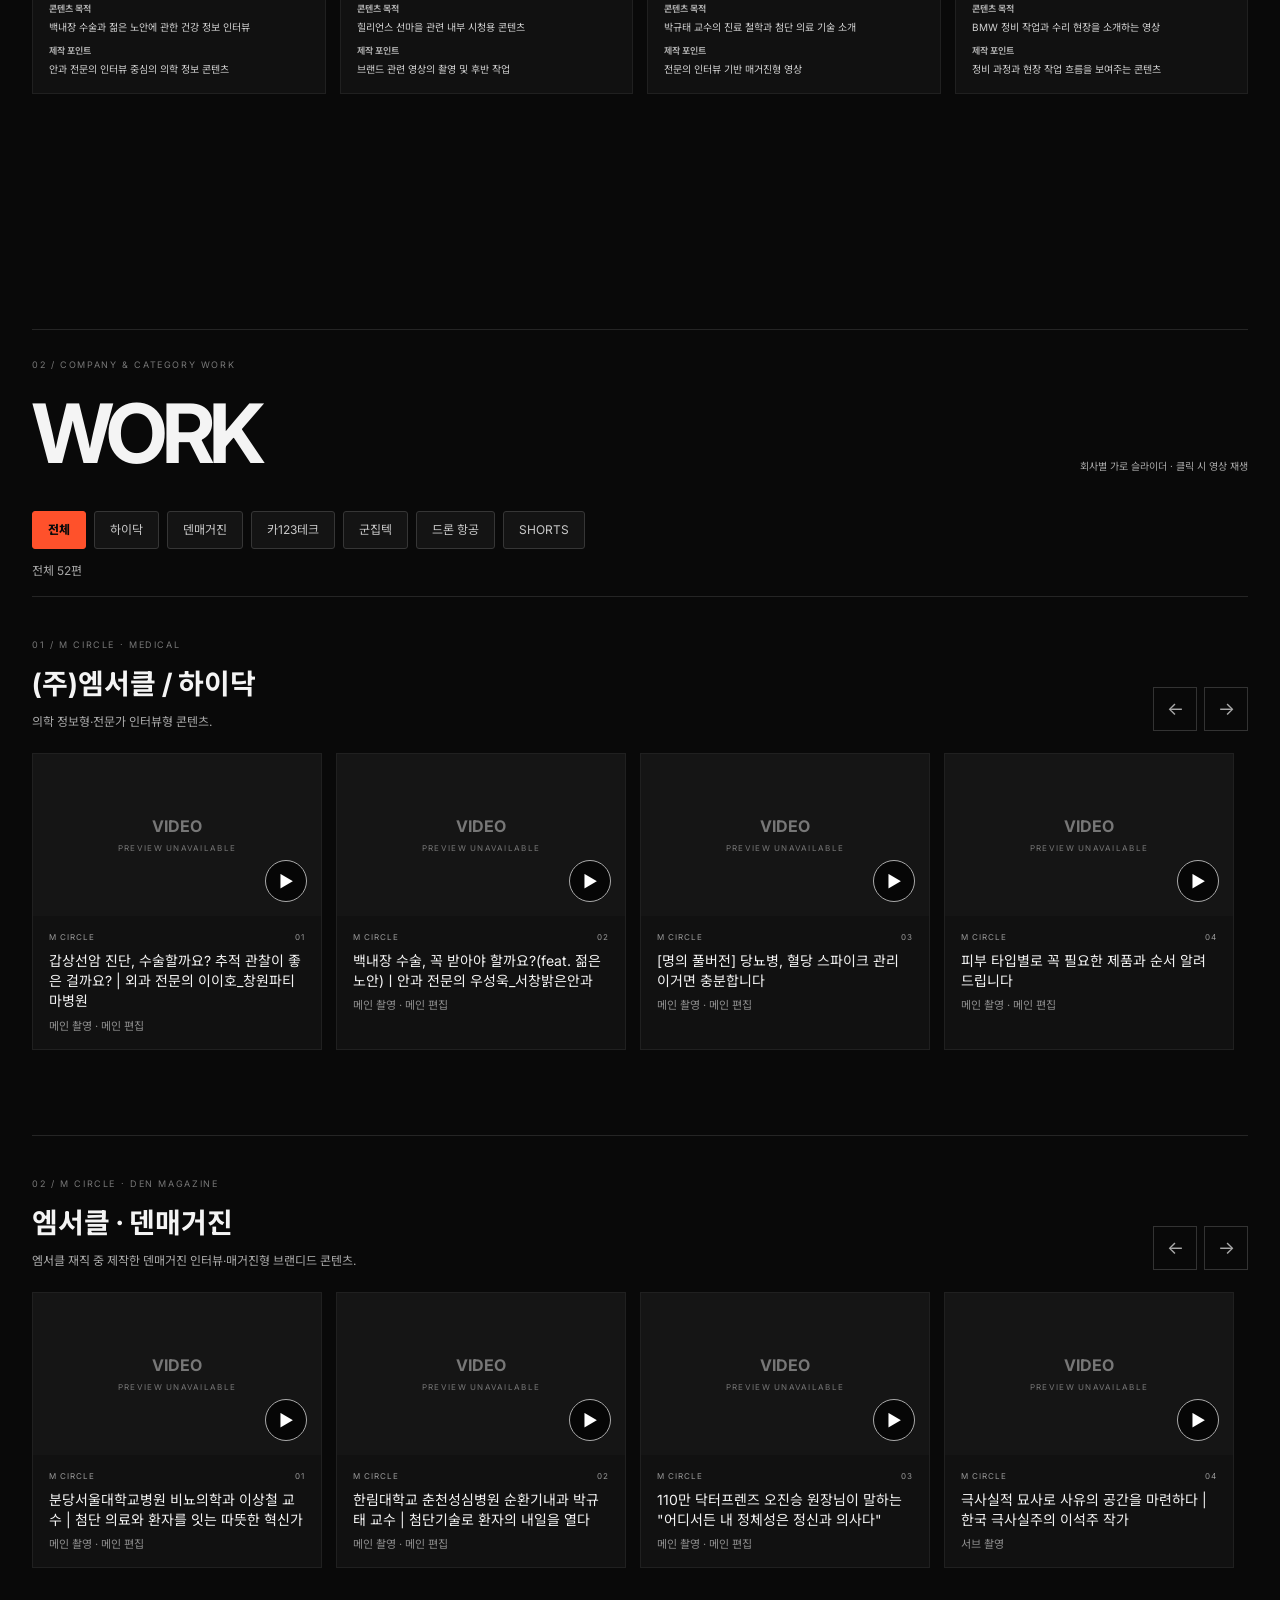
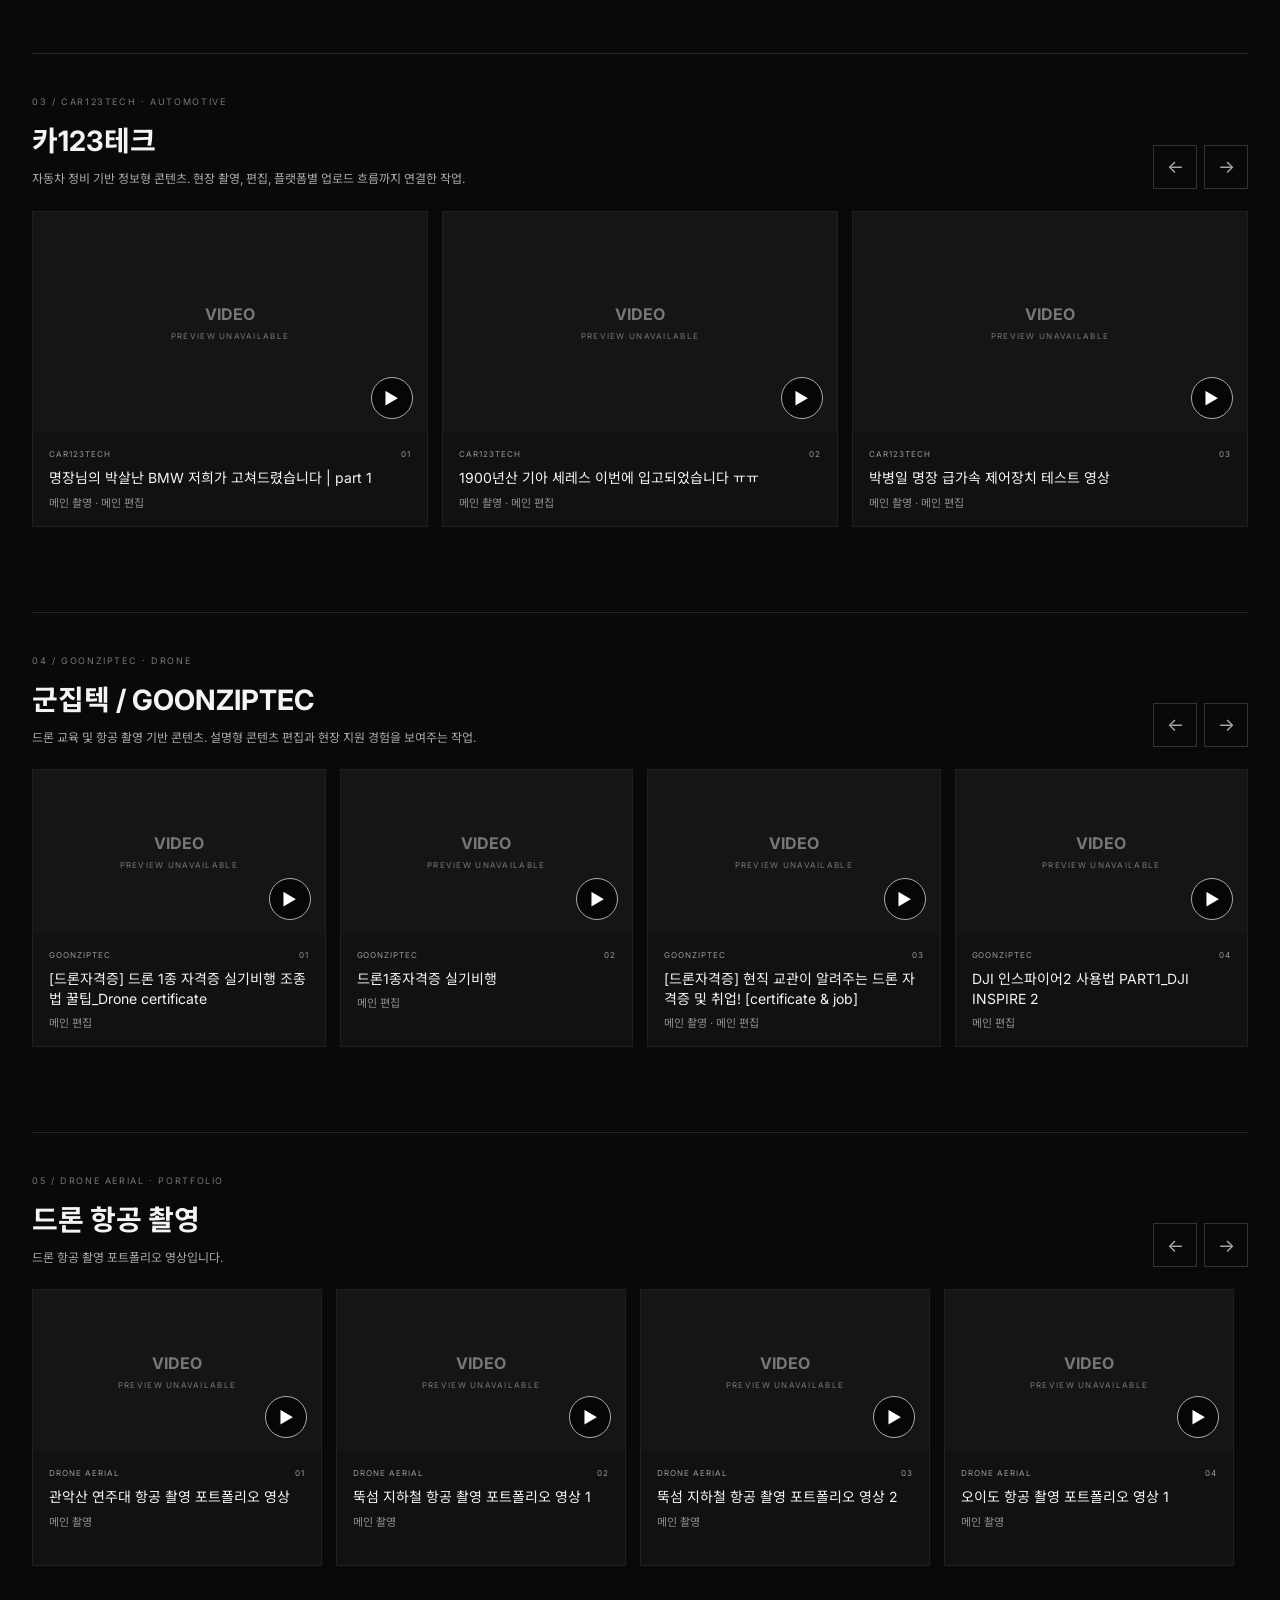
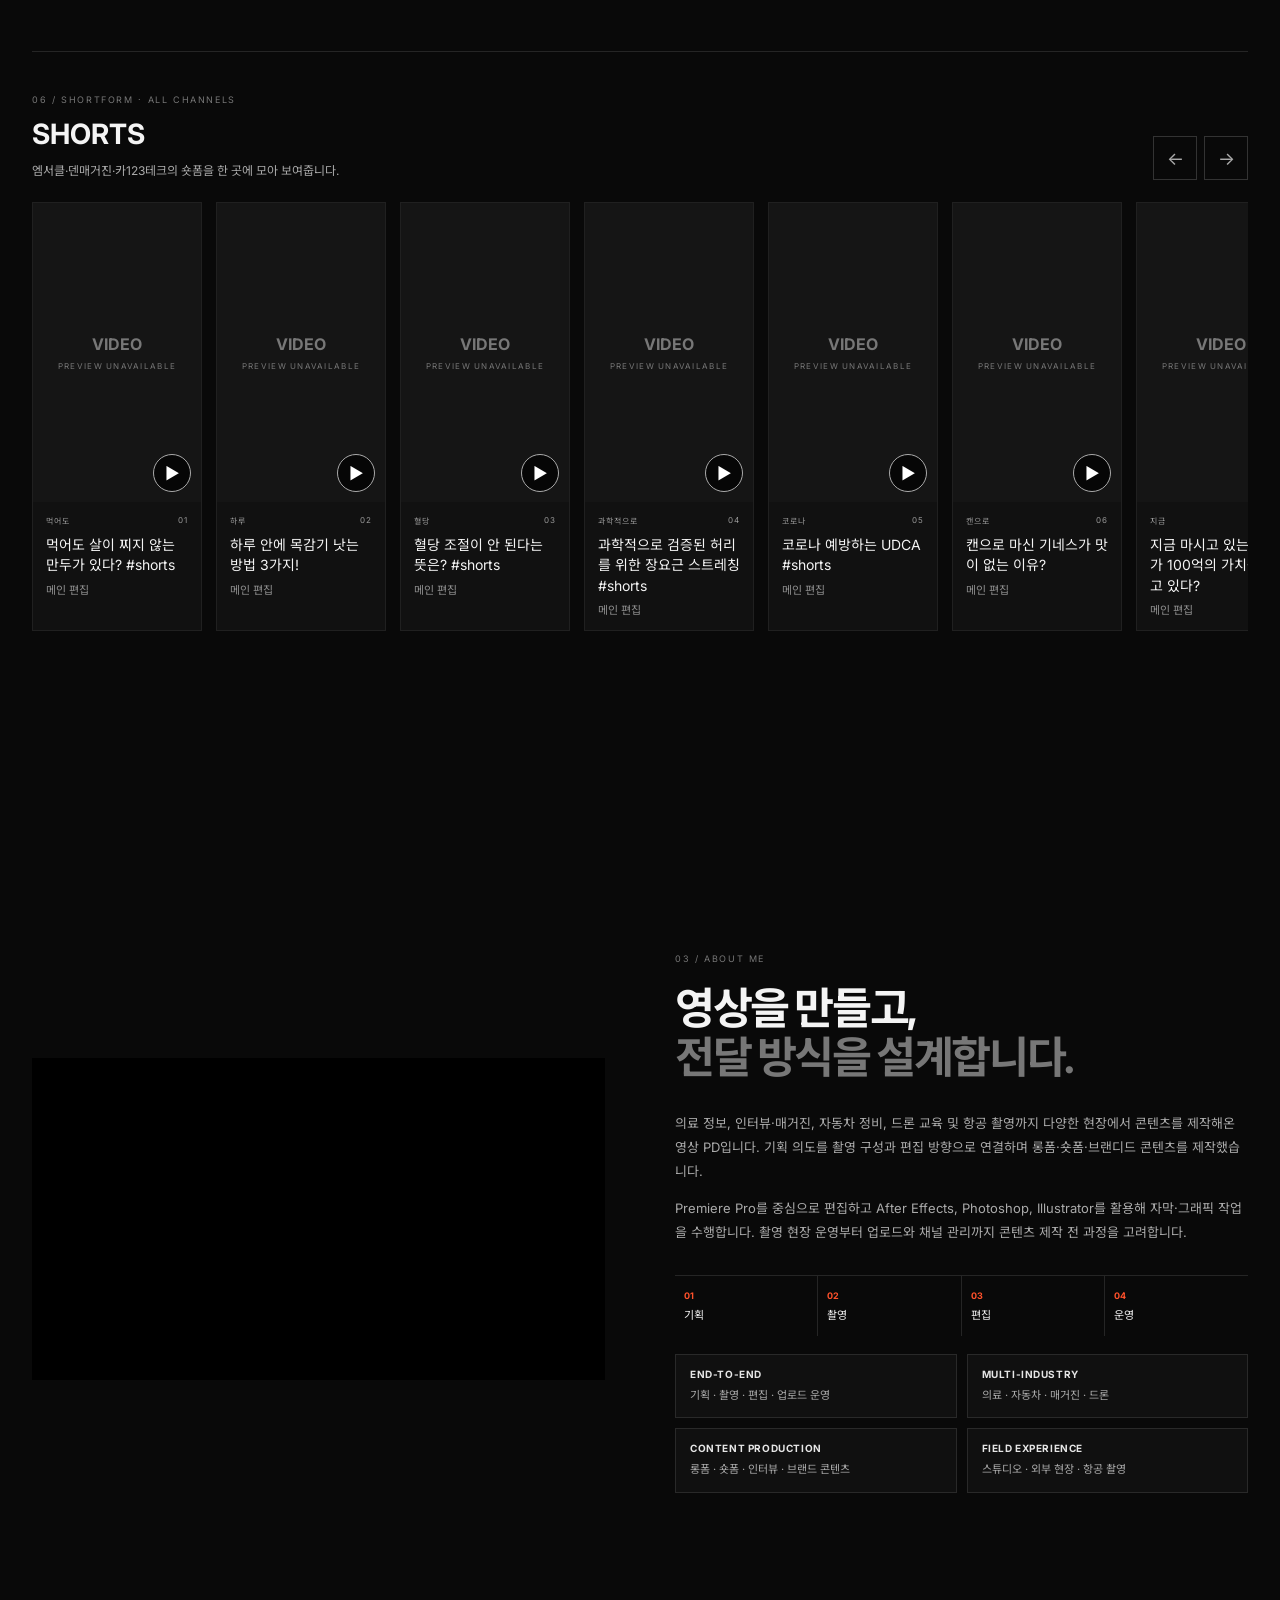
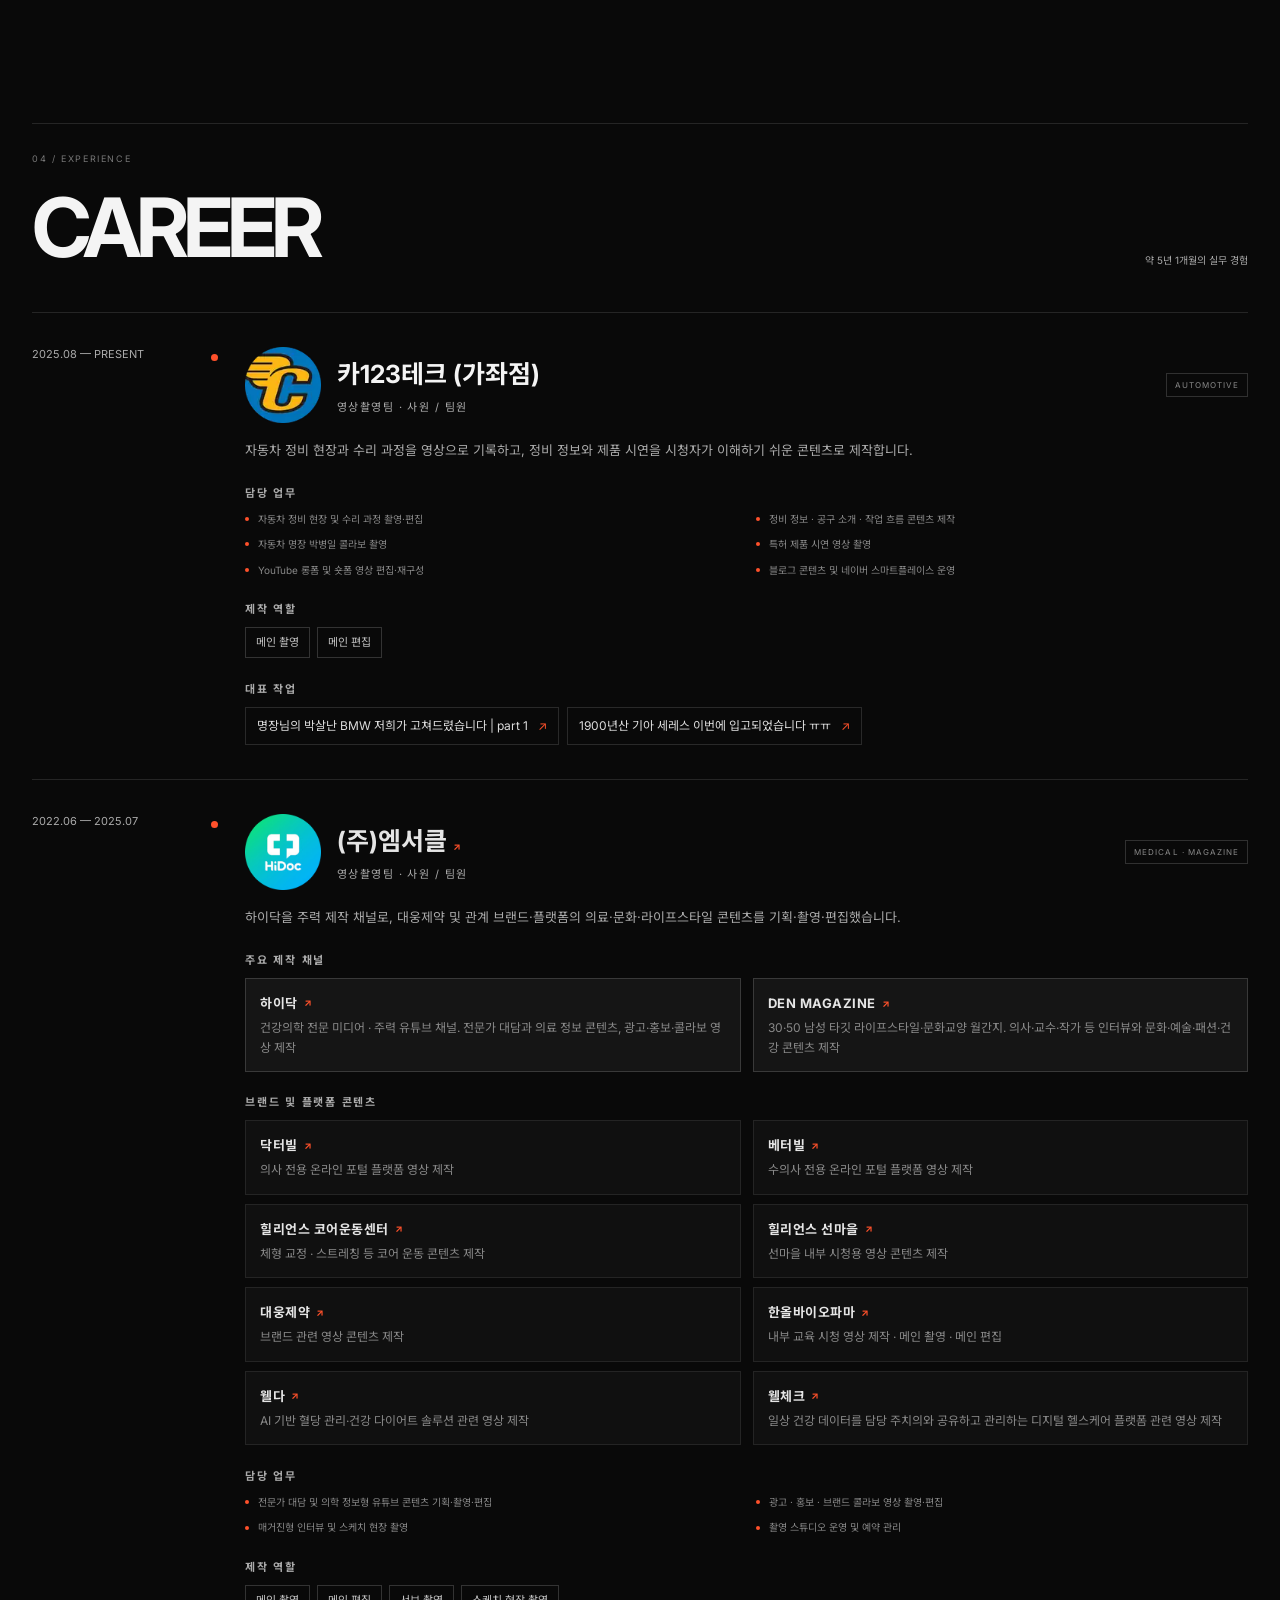
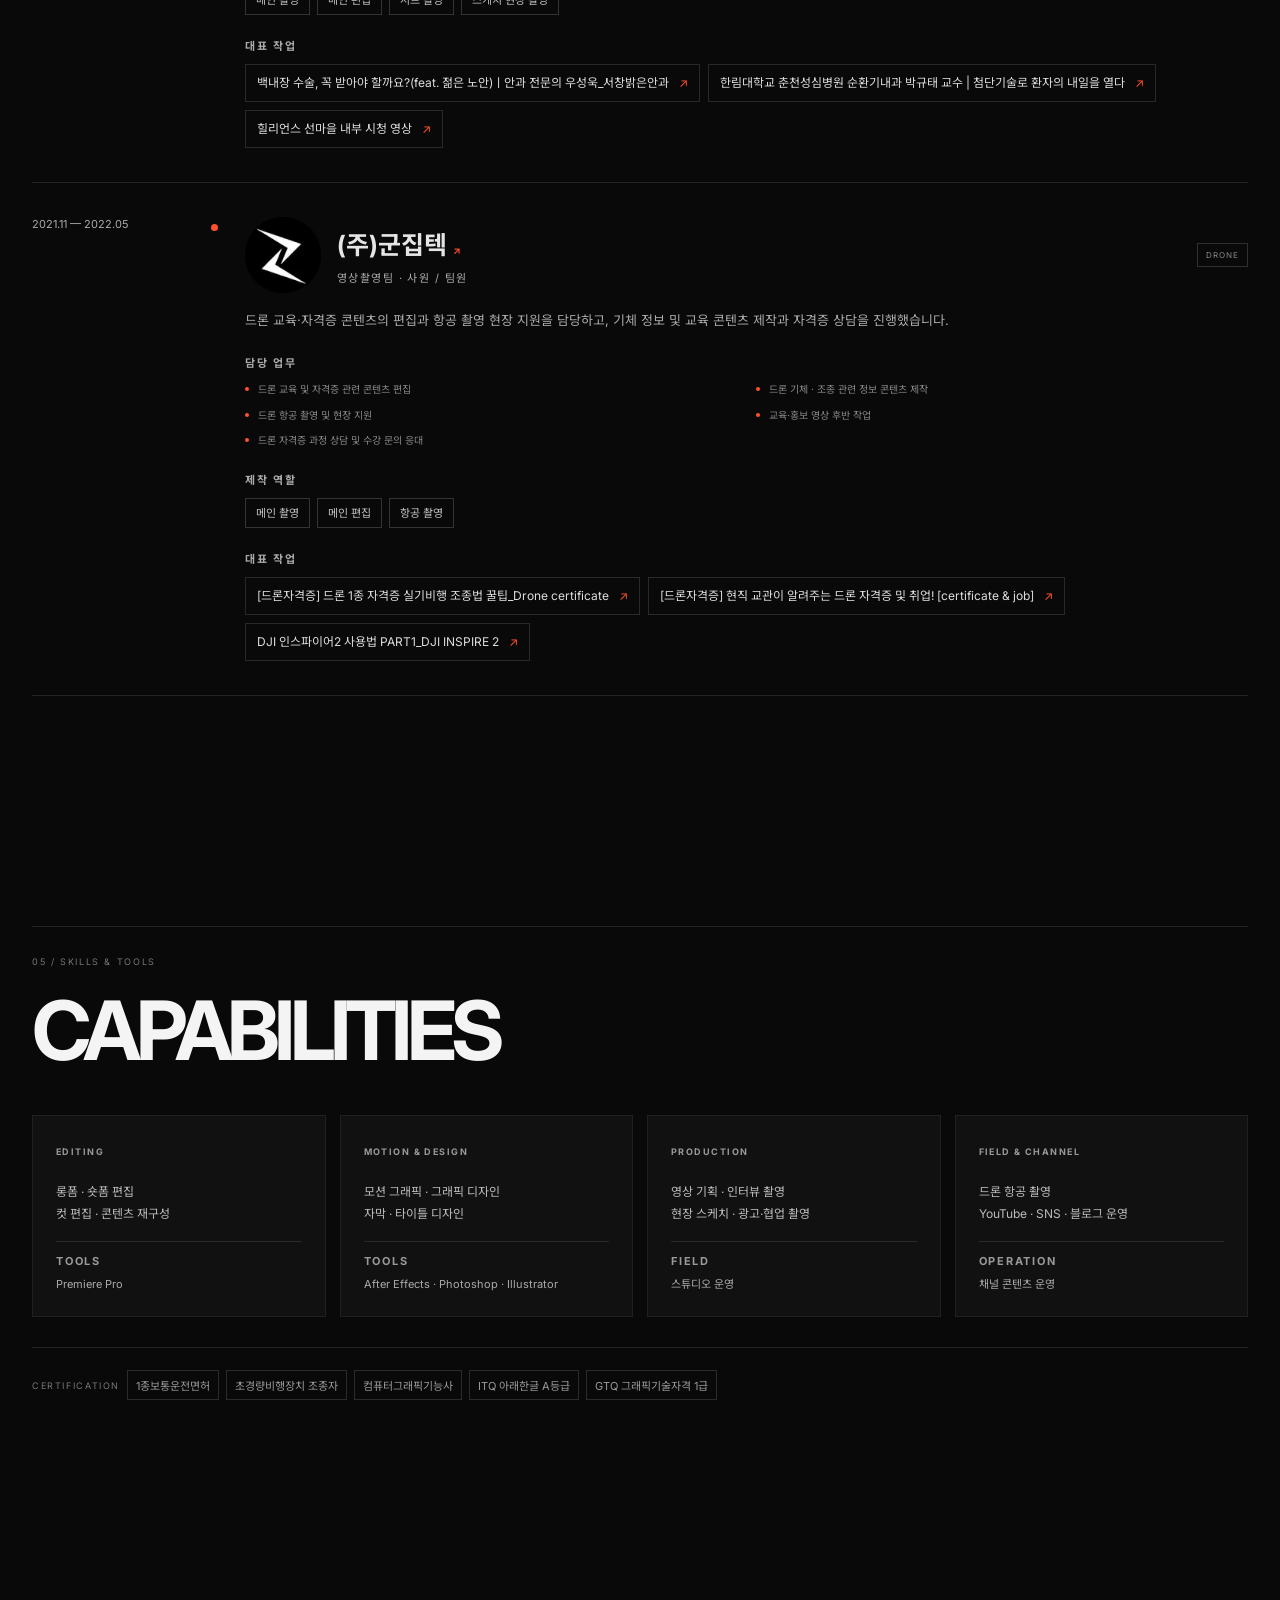
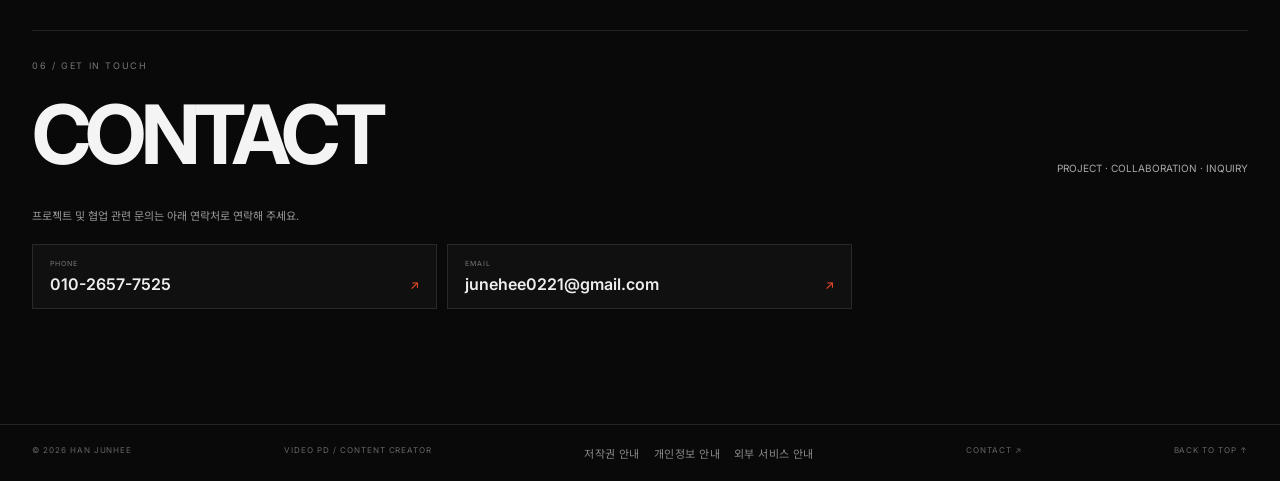
==== commit 08211d36: "Show selected projects in a horizontal scrolling gallery" ====
--- a/index.html
+++ b/index.html
@@ -1,4 +1,9 @@
-<!doctype html><html lang="ko"><head><meta charset="utf-8"><meta name="viewport" content="width=device-width,initial-scale=1"><title>HAN JUNHEE — VIDEO PD</title><meta name="description" content="한준희 Video PD portfolio"><link rel="stylesheet" href="style.css?v=20261118-03"></head><body><header><a href="#top"><b>HAN JUNHEE</b><small>VIDEO PD / CONTENT CREATOR</small></a><button type="button" class="menu-toggle" aria-controls="site-nav" aria-expanded="false" aria-label="메뉴 열기"><span></span><span></span><span></span></button><nav id="site-nav" aria-label="페이지 메뉴"><a href="#selected-work">SELECTED WORK</a><a href="#work">WORK</a><a href="#about">ABOUT</a><a href="#experience">EXPERIENCE</a><a href="#skills">SKILLS</a><a href="#contact">CONTACT</a></nav></header><main id="top"><section class="hero"><div class="hero-copy"><em>VIDEO PD · 5Y 1M+ PRACTICAL EXPERIENCE</em><h1>VIDEO<br><span>PRODUCER</span><i>.</i></h1><p>기획부터 촬영, 편집, 업로드 운영까지<br>콘텐츠 제작의 전 과정을 연결합니다.</p><div class="hero-specialties"><span>MEDICAL</span><span>INTERVIEW</span><span>AUTOMOTIVE</span><span>DRONE</span></div><a class="view" href="#selected-work">VIEW SELECTED WORK ↘</a></div><aside class="hero-aside" aria-label="페이지 목차"><div class="hero-aside-head"><span>CONTENTS</span><span>01 — 05</span></div><div class="hero-index-list"><a class="hero-index-item" href="#selected-work"><span class="hero-index-number">01</span><strong>SELECTED WORK</strong><i aria-hidden="true">↘</i></a><a class="hero-index-item" href="#work"><span class="hero-index-number">02</span><strong>WORK</strong><i aria-hidden="true">↘</i></a><a class="hero-index-item" href="#about"><span class="hero-index-number">03</span><strong>ABOUT</strong><i aria-hidden="true">↘</i></a><a class="hero-index-item" href="#experience"><span class="hero-index-number">04</span><strong>EXPERIENCE</strong><i aria-hidden="true">↘</i></a><a class="hero-index-item" href="#skills"><span class="hero-index-number">05</span><strong>SKILLS</strong><i aria-hidden="true">↘</i></a></div></aside></section><section id="selected-work"><div class="section-head"><div><em>01 / FEATURED PROJECTS</em><h2>SELECTED WORK</h2></div><p>분야별 대표 작업 4편 · 클릭 시 영상 재생</p></div><div id="selected-work-grid" class="selected-work-grid" aria-label="대표 작업 영상"></div>
+<!doctype html><html lang="ko"><head><meta charset="utf-8"><meta name="viewport" content="width=device-width,initial-scale=1"><title>HAN JUNHEE — VIDEO PD</title><meta name="description" content="한준희 Video PD portfolio"><link rel="stylesheet" href="style.css?v=featured-rail-1"></head><body><header><a href="#top"><b>HAN JUNHEE</b><small>VIDEO PD / CONTENT CREATOR</small></a><button type="button" class="menu-toggle" aria-controls="site-nav" aria-expanded="false" aria-label="메뉴 열기"><span></span><span></span><span></span></button><nav id="site-nav" aria-label="페이지 메뉴"><a href="#selected-work">SELECTED WORK</a><a href="#work">WORK</a><a href="#about">ABOUT</a><a href="#experience">EXPERIENCE</a><a href="#skills">SKILLS</a><a href="#contact">CONTACT</a></nav></header><main id="top"><section class="hero"><div class="hero-copy"><em>VIDEO PD · 5Y 1M+ PRACTICAL EXPERIENCE</em><h1>VIDEO<br><span>PRODUCER</span><i>.</i></h1><p>기획부터 촬영, 편집, 업로드 운영까지<br>콘텐츠 제작의 전 과정을 연결합니다.</p><div class="hero-specialties"><span>MEDICAL</span><span>INTERVIEW</span><span>AUTOMOTIVE</span><span>DRONE</span></div><a class="view" href="#selected-work">VIEW SELECTED WORK ↘</a></div><aside class="hero-aside" aria-label="페이지 목차"><div class="hero-aside-head"><span>CONTENTS</span><span>01 — 05</span></div><div class="hero-index-list"><a class="hero-index-item" href="#selected-work"><span class="hero-index-number">01</span><strong>SELECTED WORK</strong><i aria-hidden="true">↘</i></a><a class="hero-index-item" href="#work"><span class="hero-index-number">02</span><strong>WORK</strong><i aria-hidden="true">↘</i></a><a class="hero-index-item" href="#about"><span class="hero-index-number">03</span><strong>ABOUT</strong><i aria-hidden="true">↘</i></a><a class="hero-index-item" href="#experience"><span class="hero-index-number">04</span><strong>EXPERIENCE</strong><i aria-hidden="true">↘</i></a><a class="hero-index-item" href="#skills"><span class="hero-index-number">05</span><strong>SKILLS</strong><i aria-hidden="true">↘</i></a></div></aside></section><section id="selected-work"><div class="section-head"><div><em>01 / FEATURED PROJECTS</em><h2>SELECTED WORK</h2></div><p>분야별 대표 작업 4편 · 클릭 시 영상 재생</p></div>
+<div class="arrows featured-arrows">
+  <button type="button" aria-controls="selected-work-grid" aria-label="이전 대표작" data-step="-1">←</button>
+  <button type="button" aria-controls="selected-work-grid" aria-label="다음 대표작" data-step="1">→</button>
+</div>
+<div id="selected-work-grid" class="selected-work-grid rail" aria-label="대표 작업 영상"></div>
 <noscript><p>대표 작업 재생 목록: <a href="https://www.youtube.com/watch?v=X7_JhaVq3TU">의료 분야</a> · <a href="https://www.youtube.com/watch?v=CSBLaXRrd7U">브랜드 분야</a> · <a href="https://www.youtube.com/watch?v=GPAFu57FTog">매거진 분야</a> · <a href="https://www.youtube.com/watch?v=22GGFnOV1M8">자동차 분야</a></p></noscript>
 </section><section id="work"><div class="section-head"><div><em>02 / COMPANY & CATEGORY WORK</em><h2>WORK</h2></div><p>회사별 가로 슬라이더 · 클릭 시 영상 재생</p></div><div id="work-filters" class="work-filters" role="group" aria-label="분야별 영상 필터"></div><p id="work-count" class="work-count" aria-live="polite"></p><div id="companies"></div></section><section id="about" class="about"><div class="about-art"><iframe src="https://www.youtube-nocookie.com/embed/ONNxg5ozPZU?autoplay=1&amp;mute=1&amp;loop=1&amp;playlist=ONNxg5ozPZU&amp;controls=0&amp;modestbranding=1&amp;rel=0&amp;playsinline=1" title="ABOUT ME — muted showreel" allow="autoplay; encrypted-media; picture-in-picture; web-share" referrerpolicy="strict-origin-when-cross-origin" loading="lazy"></iframe></div><div><em>03 / ABOUT ME</em><h2>영상을 만들고,<br><span>전달 방식을 설계합니다.</span></h2><p>의료 정보, 인터뷰·매거진, 자동차 정비, 드론 교육 및 항공 촬영까지 다양한 현장에서 콘텐츠를 제작해온 영상 PD입니다. 기획 의도를 촬영 구성과 편집 방향으로 연결하며 롱폼·숏폼·브랜디드 콘텐츠를 제작했습니다.</p><p>Premiere Pro를 중심으로 편집하고 After Effects, Photoshop, Illustrator를 활용해 자막·그래픽 작업을 수행합니다. 촬영 현장 운영부터 업로드와 채널 관리까지 콘텐츠 제작 전 과정을 고려합니다.</p><div class="process" aria-label="제작 과정"><div><b>01</b>기획</div><div><b>02</b>촬영</div><div><b>03</b>편집</div><div><b>04</b>운영</div></div><div class="about-strengths" aria-label="핵심 제작 역량"><div><strong>END-TO-END</strong><span>기획 · 촬영 · 편집 · 업로드 운영</span></div><div><strong>MULTI-INDUSTRY</strong><span>의료 · 자동차 · 매거진 · 드론</span></div><div><strong>CONTENT PRODUCTION</strong><span>롱폼 · 숏폼 · 인터뷰 · 브랜드 콘텐츠</span></div><div><strong>FIELD EXPERIENCE</strong><span>스튜디오 · 외부 현장 · 항공 촬영</span></div></div></div></section><section id="experience"><div class="section-head"><div><em>04 / EXPERIENCE</em><h2>CAREER</h2></div><p>약 5년 1개월의 실무 경험</p></div><div class="timeline"><article><div class="career-date"><span>2025.08 — PRESENT</span></div><div class="timeline-marker"><i></i></div><div class="career-detail"><div class="career-heading"><div class="career-company"><div class="career-logo career-logo--car123tech"><img loading="lazy" alt="카123테크 로고" src="[data-uri]"></div><div><h3>카123테크 (가좌점)</h3><small>영상촬영팀 · 사원 / 팀원</small></div></div><span class="career-field">AUTOMOTIVE</span></div><p class="career-summary">자동차 정비 현장과 수리 과정을 영상으로 기록하고, 정비 정보와 제품 시연을 시청자가 이해하기 쉬운 콘텐츠로 제작합니다.</p><div class="career-section"><div class="career-section-title">담당 업무</div><ul class="career-tasks"><li>자동차 정비 현장 및 수리 과정 촬영·편집</li><li>정비 정보 · 공구 소개 · 작업 흐름 콘텐츠 제작</li><li>자동차 명장 박병일 콜라보 촬영</li><li>특허 제품 시연 영상 촬영</li><li>YouTube 롱폼 및 숏폼 영상 편집·재구성</li><li>블로그 콘텐츠 및 네이버 스마트플레이스 운영</li></ul></div><div class="career-section"><div class="career-section-title">제작 역할</div><div class="career-role-tags"><span>메인 촬영</span><span>메인 편집</span></div></div><div class="career-section"><div class="career-section-title">대표 작업</div><div class="career-featured-links"><a href="https://youtu.be/22GGFnOV1M8" data-video-id="22GGFnOV1M8" target="_blank" rel="noopener noreferrer"><span class="career-video-title">영상 보기</span><span aria-hidden="true">↗</span></a><a href="https://youtu.be/xni0p0FyI4w" data-video-id="xni0p0FyI4w" target="_blank" rel="noopener noreferrer"><span class="career-video-title">영상 보기</span><span aria-hidden="true">↗</span></a></div></div></div></article><article><div class="career-date"><span>2022.06 — 2025.07</span></div><div class="timeline-marker"><i></i></div><div class="career-detail"><div class="career-heading"><div class="career-company"><div class="career-logo career-logo--hidoc"><img loading="lazy" alt="하이닥 로고" src="assets/hidoc-logo.png"></div><div><h3><a class="career-brand-link" href="https://www.mcircle.co.kr/" target="_blank" rel="noopener noreferrer">(주)엠서클 <span aria-hidden="true">↗</span></a></h3><small>영상촬영팀 · 사원 / 팀원</small></div></div><span class="career-field">MEDICAL · MAGAZINE</span></div><p class="career-summary">하이닥을 주력 제작 채널로, 대웅제약 및 관계 브랜드·플랫폼의 의료·문화·라이프스타일 콘텐츠를 기획·촬영·편집했습니다.</p><div class="career-section"><div class="career-section-title">주요 제작 채널</div><div class="career-brand-grid career-brand-grid--primary">
 <div><a class="career-brand-link" href="https://news.hidoc.co.kr/" target="_blank" rel="noopener noreferrer"><strong>하이닥 <span aria-hidden="true">↗</span></strong></a><p>건강의학 전문 미디어 · 주력 유튜브 채널. 전문가 대담과 의료 정보 콘텐츠, 광고·홍보·콜라보 영상 제작</p></div>
@@ -16,4 +21,4 @@
 <div><b>MOTION & DESIGN</b><p>모션 그래픽 · 그래픽 디자인<br>자막 · 타이틀 디자인</p><small class="skill-tools"><strong>TOOLS</strong>After Effects · Photoshop · Illustrator</small></div>
 <div><b>PRODUCTION</b><p>영상 기획 · 인터뷰 촬영<br>현장 스케치 · 광고·협업 촬영</p><small class="skill-tools"><strong>FIELD</strong>스튜디오 운영</small></div>
 <div><b>FIELD & CHANNEL</b><p>드론 항공 촬영<br>YouTube · SNS · 블로그 운영</p><small class="skill-tools"><strong>OPERATION</strong>채널 콘텐츠 운영</small></div>
-</div><div class="cert"><em>CERTIFICATION</em><span>1종보통운전면허</span><span>초경량비행장치 조종자</span><span>컴퓨터그래픽기능사</span><span>ITQ 아래한글 A등급</span><span>GTQ 그래픽기술자격 1급</span></div></section><section id="contact" class="contact-section"><div class="section-head"><div><em>06 / GET IN TOUCH</em><h2>CONTACT</h2></div><p>PROJECT · COLLABORATION · INQUIRY</p></div><p class="contact-intro">프로젝트 및 협업 관련 문의는 아래 연락처로 연락해 주세요.</p><div class="contact-links"><a class="contact-link" href="tel:01026577525"><span>PHONE</span><strong>010-2657-7525</strong><i aria-hidden="true">↗</i></a><a class="contact-link" href="mailto:junehee0221@gmail.com"><span>EMAIL</span><strong>junehee0221@gmail.com</strong><i aria-hidden="true">↗</i></a></div></section></main><footer>© 2026 HAN JUNHEE <span>VIDEO PD / CONTENT CREATOR</span><div class="footer-legal" aria-label="법적 안내"><a href="legal.html#copyright">저작권 안내</a><a href="legal.html#privacy">개인정보 안내</a><a href="legal.html#external">외부 서비스 안내</a></div><a href="#contact">CONTACT ↗</a><a href="#top">BACK TO TOP ↑</a></footer><div id="modal" class="modal" role="dialog" aria-modal="true" aria-labelledby="m-title" aria-describedby="m-role" aria-hidden="true"><div class="backdrop" data-close></div><div class="modal-box" tabindex="-1"><button type="button" data-close aria-label="영상 닫기">×</button><div id="player"></div><div><h3 id="m-title"></h3><p id="m-role"></p><a id="m-youtube" class="modal-youtube-link" href="https://www.youtube.com/" target="_blank" rel="noopener noreferrer">YouTube에서 원본 보기 ↗</a></div></div></div><script src="app.js?v=20261118-01"></script></body></html>+</div><div class="cert"><em>CERTIFICATION</em><span>1종보통운전면허</span><span>초경량비행장치 조종자</span><span>컴퓨터그래픽기능사</span><span>ITQ 아래한글 A등급</span><span>GTQ 그래픽기술자격 1급</span></div></section><section id="contact" class="contact-section"><div class="section-head"><div><em>06 / GET IN TOUCH</em><h2>CONTACT</h2></div><p>PROJECT · COLLABORATION · INQUIRY</p></div><p class="contact-intro">프로젝트 및 협업 관련 문의는 아래 연락처로 연락해 주세요.</p><div class="contact-links"><a class="contact-link" href="tel:01026577525"><span>PHONE</span><strong>010-2657-7525</strong><i aria-hidden="true">↗</i></a><a class="contact-link" href="mailto:junehee0221@gmail.com"><span>EMAIL</span><strong>junehee0221@gmail.com</strong><i aria-hidden="true">↗</i></a></div></section></main><footer>© 2026 HAN JUNHEE <span>VIDEO PD / CONTENT CREATOR</span><div class="footer-legal" aria-label="법적 안내"><a href="legal.html#copyright">저작권 안내</a><a href="legal.html#privacy">개인정보 안내</a><a href="legal.html#external">외부 서비스 안내</a></div><a href="#contact">CONTACT ↗</a><a href="#top">BACK TO TOP ↑</a></footer><div id="modal" class="modal" role="dialog" aria-modal="true" aria-labelledby="m-title" aria-describedby="m-role" aria-hidden="true"><div class="backdrop" data-close></div><div class="modal-box" tabindex="-1"><button type="button" data-close aria-label="영상 닫기">×</button><div id="player"></div><div><h3 id="m-title"></h3><p id="m-role"></p><a id="m-youtube" class="modal-youtube-link" href="https://www.youtube.com/" target="_blank" rel="noopener noreferrer">YouTube에서 원본 보기 ↗</a></div></div></div><script src="app.js?v=featured-rail-1"></script></body></html>
--- a/style.css
+++ b/style.css
@@ -157,19 +157,19 @@
 .selected-work-head>div{display:flex;align-items:baseline;gap:14px;min-width:0}
 .selected-work-head h3{margin:0;color:#eee;font-size:clamp(23px,3vw,34px);letter-spacing:-.045em}
 .selected-work-head>p{margin:0;color:#777;font-size:10px}
-.selected-work-grid{display:grid;grid-template-columns:repeat(4,minmax(0,1fr));gap:14px}
+.featured-arrows{justify-content:flex-end;margin-bottom:12px}
 .selected-work-grid .card{min-width:0;cursor:pointer}
 .selected-work-grid .thumb{aspect-ratio:16/9}
 .selected-work-grid .title{display:-webkit-box;-webkit-box-orient:vertical;-webkit-line-clamp:2;overflow:hidden;min-height:2.9em;font-size:13px}
 .selected-work-grid .card:focus-visible{outline:1px solid var(--red);outline-offset:3px}
-@media(max-width:900px){.selected-work-grid{grid-template-columns:repeat(2,minmax(0,1fr))}}
+
 @media(max-width:600px){
   .selected-work{margin-bottom:52px;padding-top:20px}
   .selected-work-head{align-items:start}
   .selected-work-head>div{display:block}
   .selected-work-head h3{margin-top:7px;font-size:25px}
   .selected-work-head>p{font-size:9px;text-align:right;padding-top:4px}
-  .selected-work-grid{grid-template-columns:repeat(2,minmax(0,1fr));gap:9px}
+  
   .selected-work-grid .info{padding:11px}
   .selected-work-grid .title{font-size:11px;min-height:3em}
   .selected-work-grid .role{font-size:8px}
@@ -279,7 +279,7 @@
 header small,.meta,.skills b,.skill-tools strong{color:#999}
 .section-head>p,.company-desc,.career-section-title,.timeline small{color:#aaa}
 @media(max-width:600px){
- .selected-work-grid{grid-template-columns:1fr;gap:13px}
+ 
  .selected-work-grid .info{padding:14px}
  .selected-work-grid .title{font-size:14px;min-height:0}
  .selected-work-grid .role{font-size:10px}
